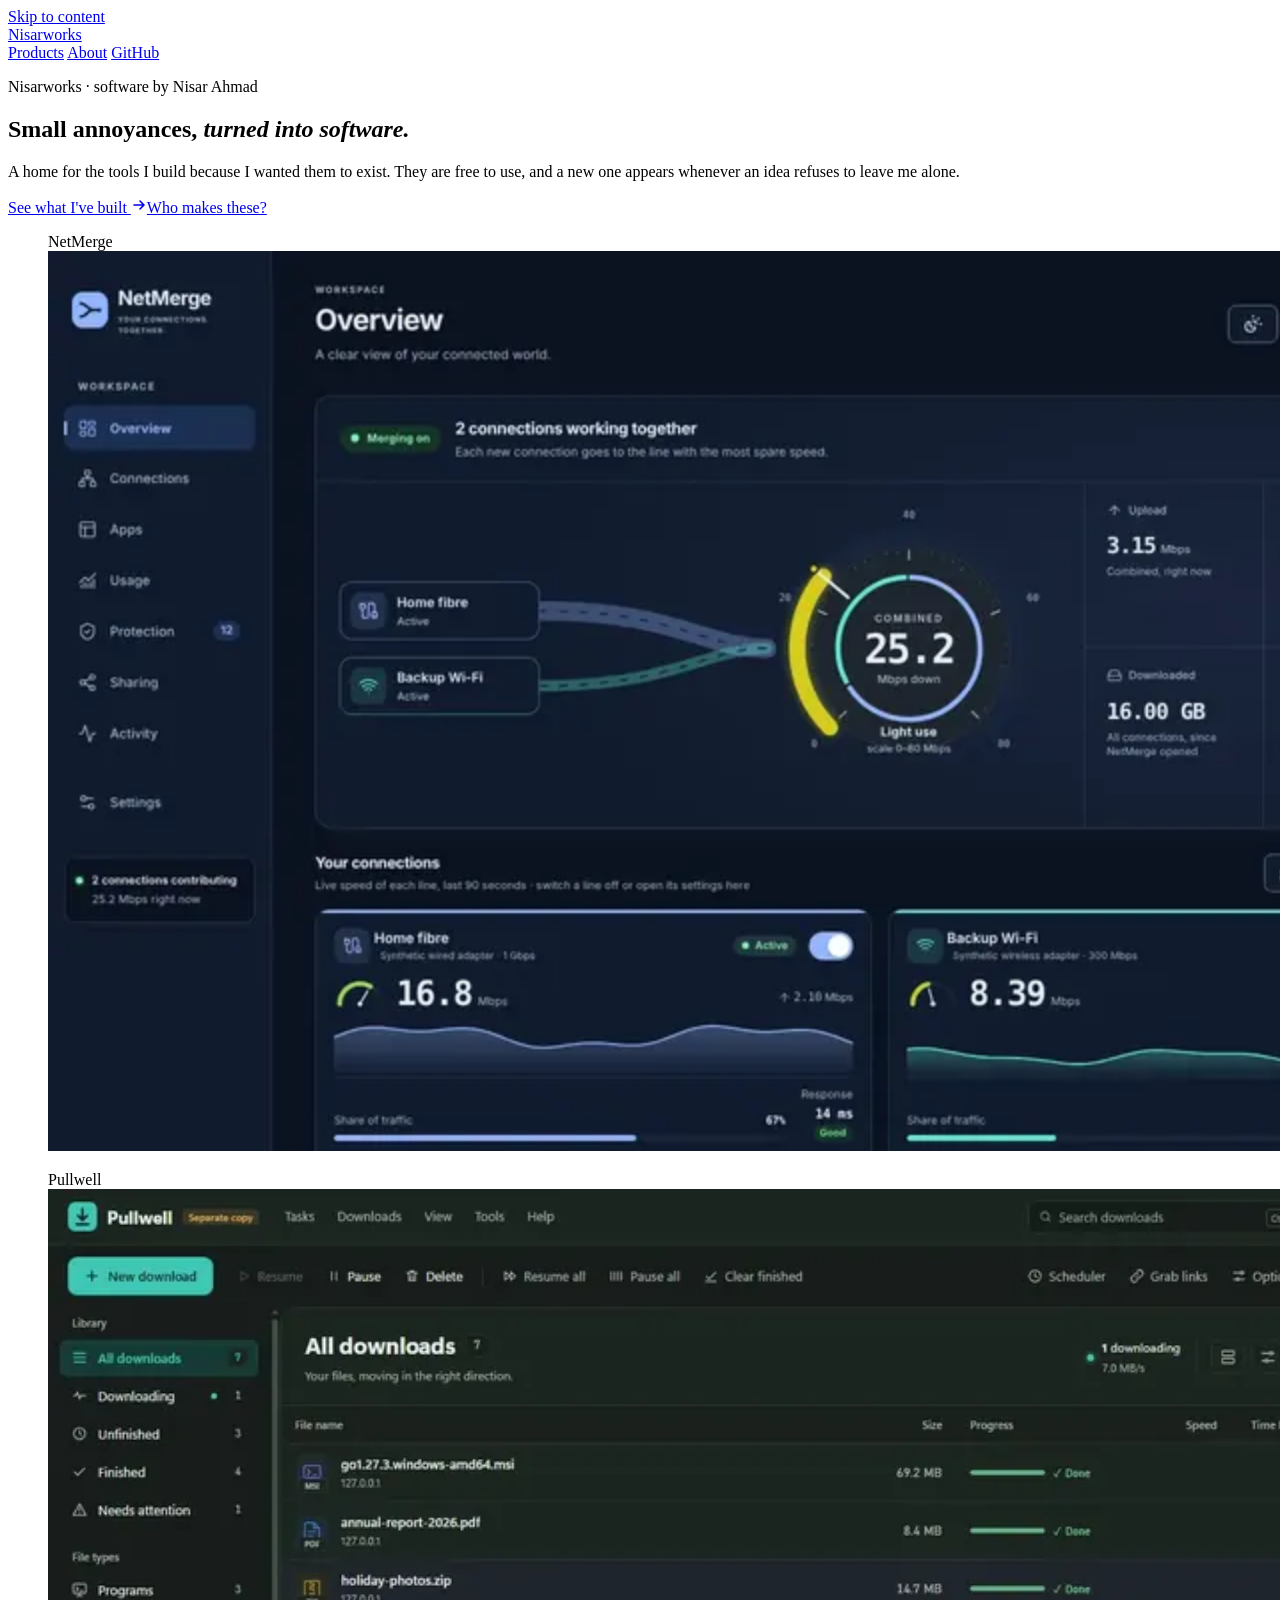
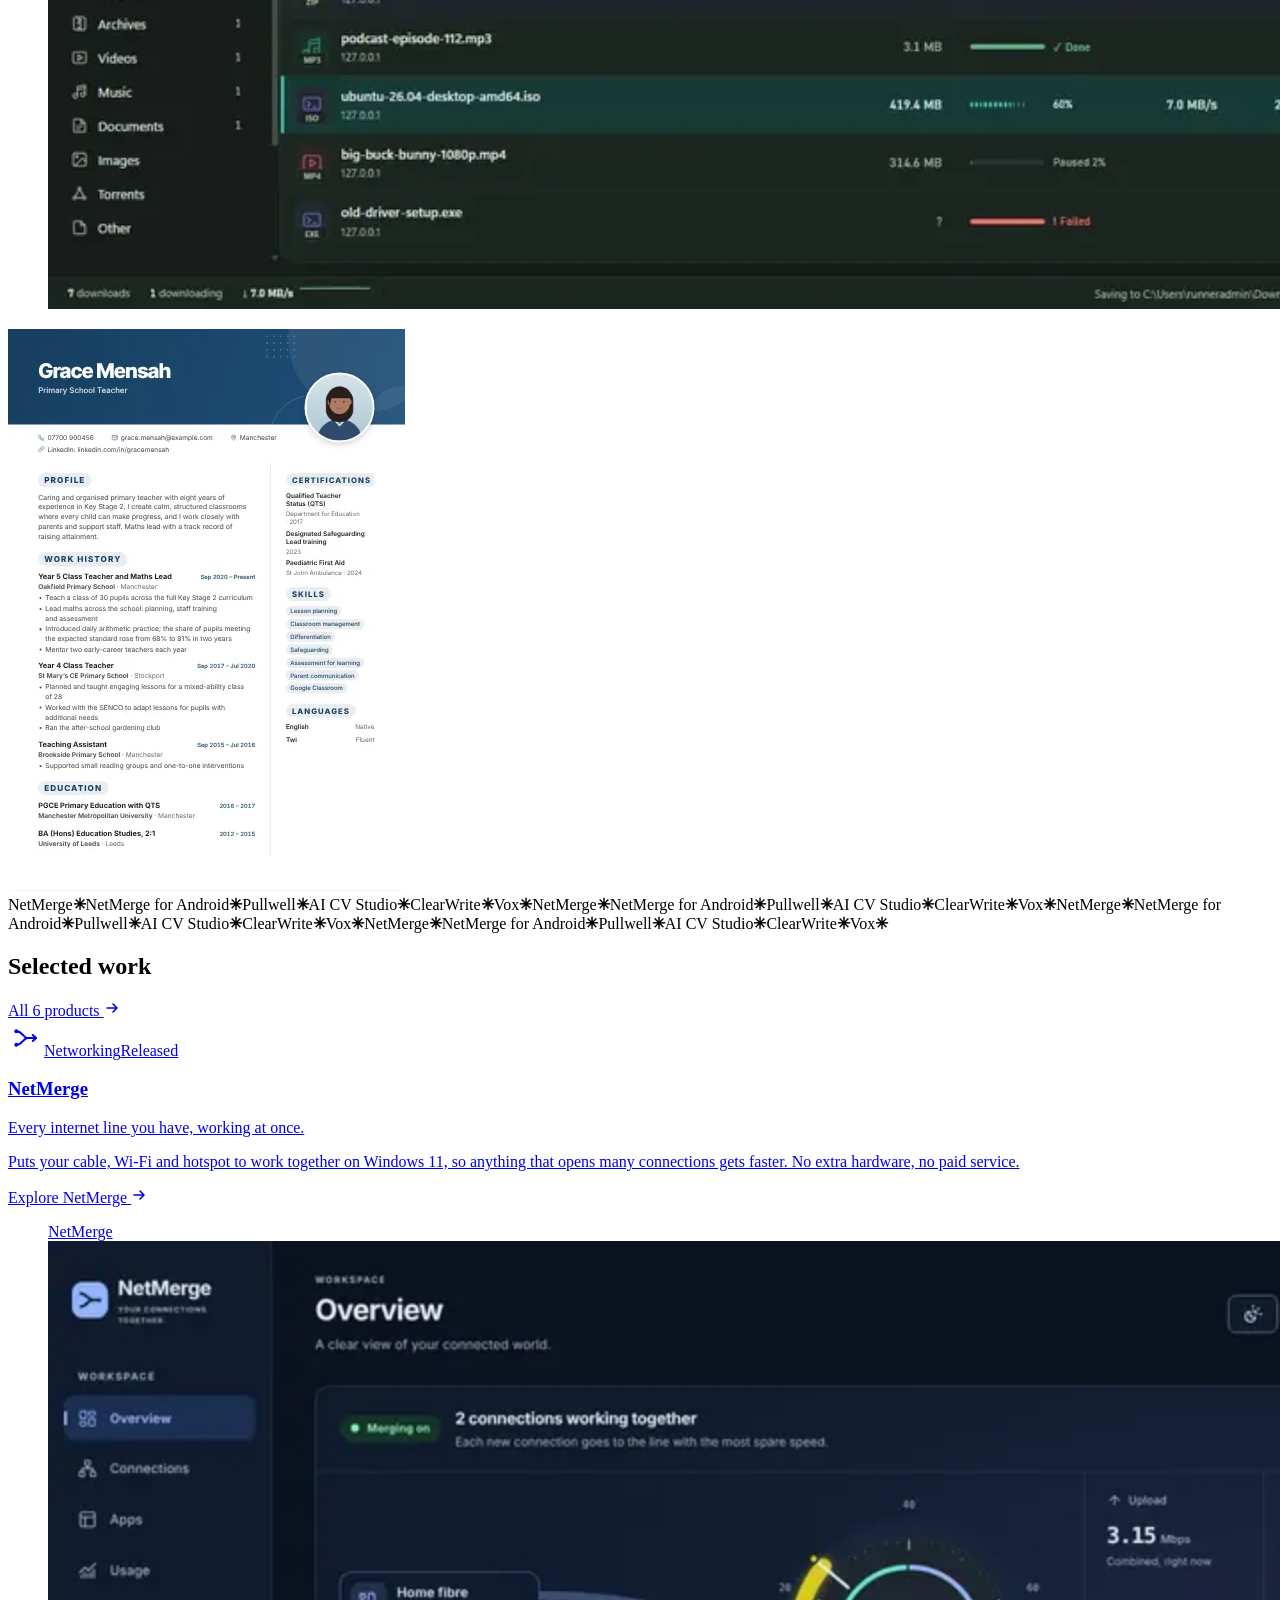
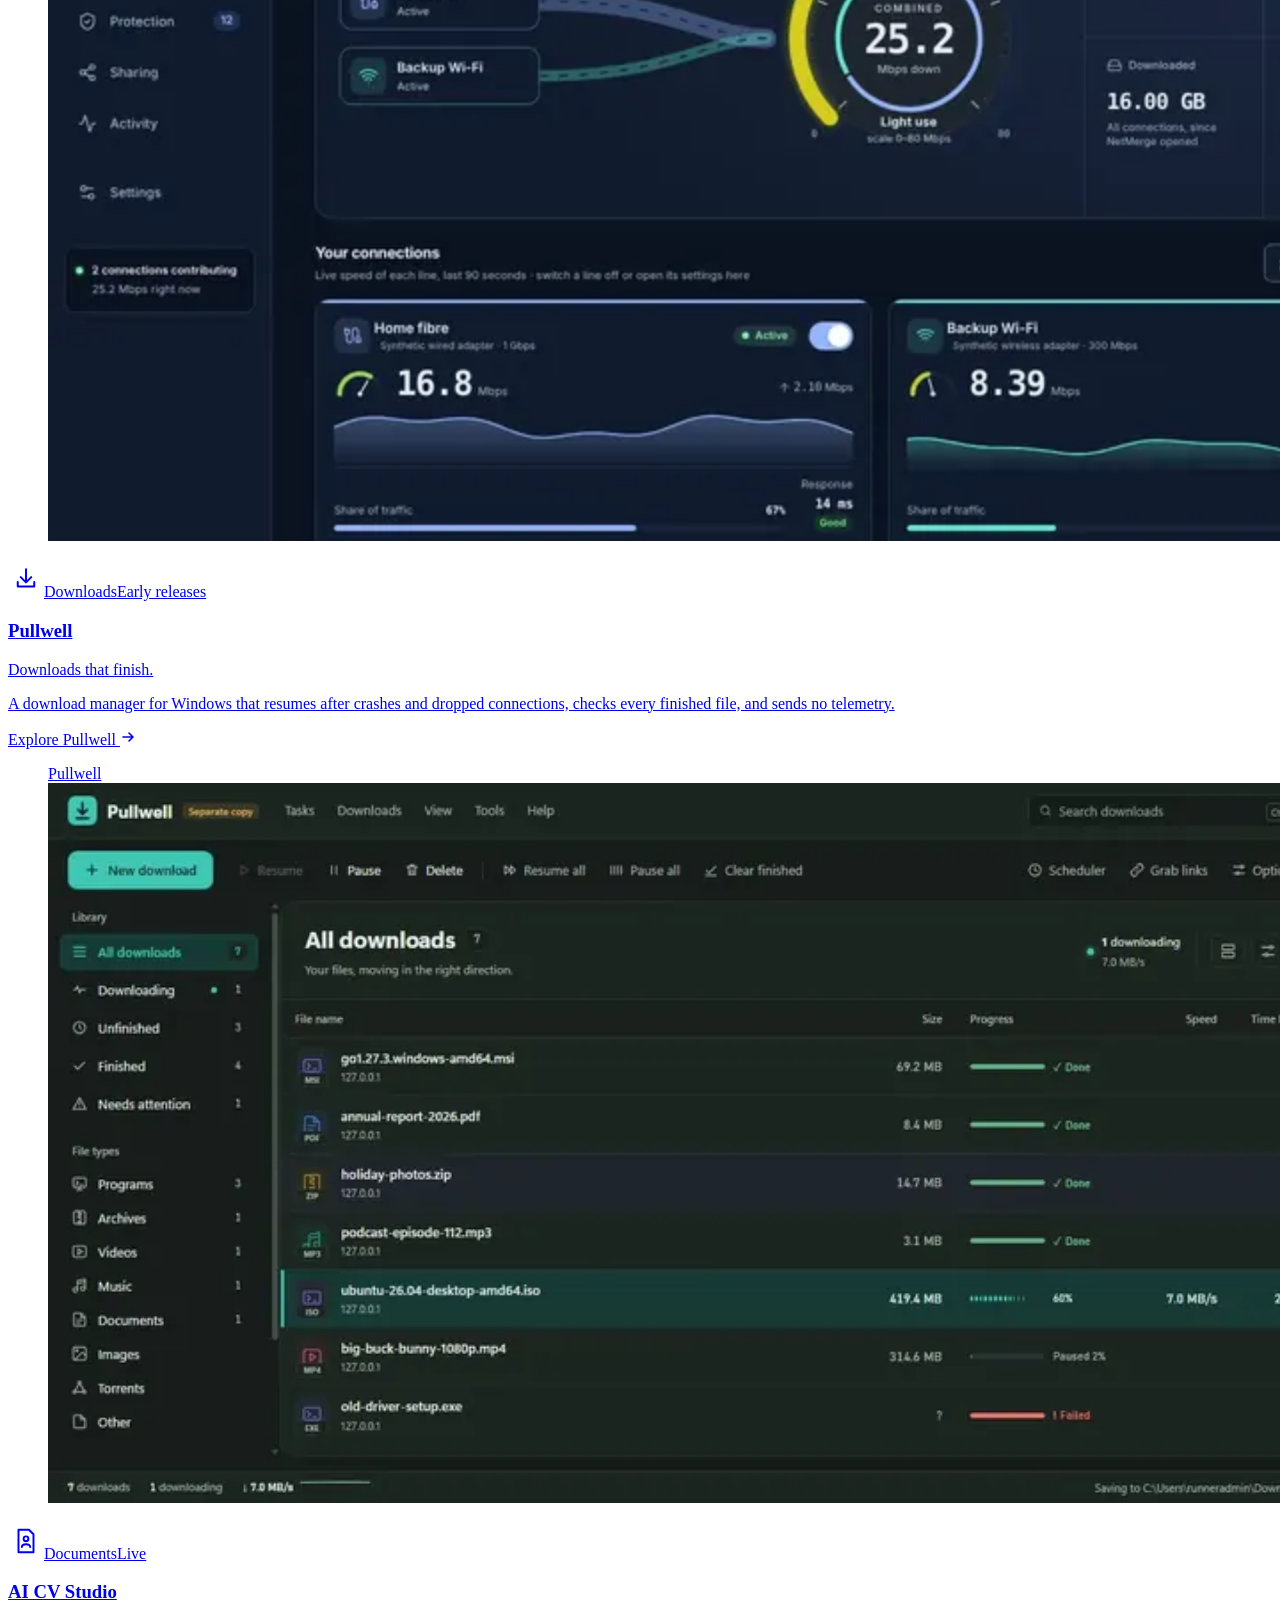
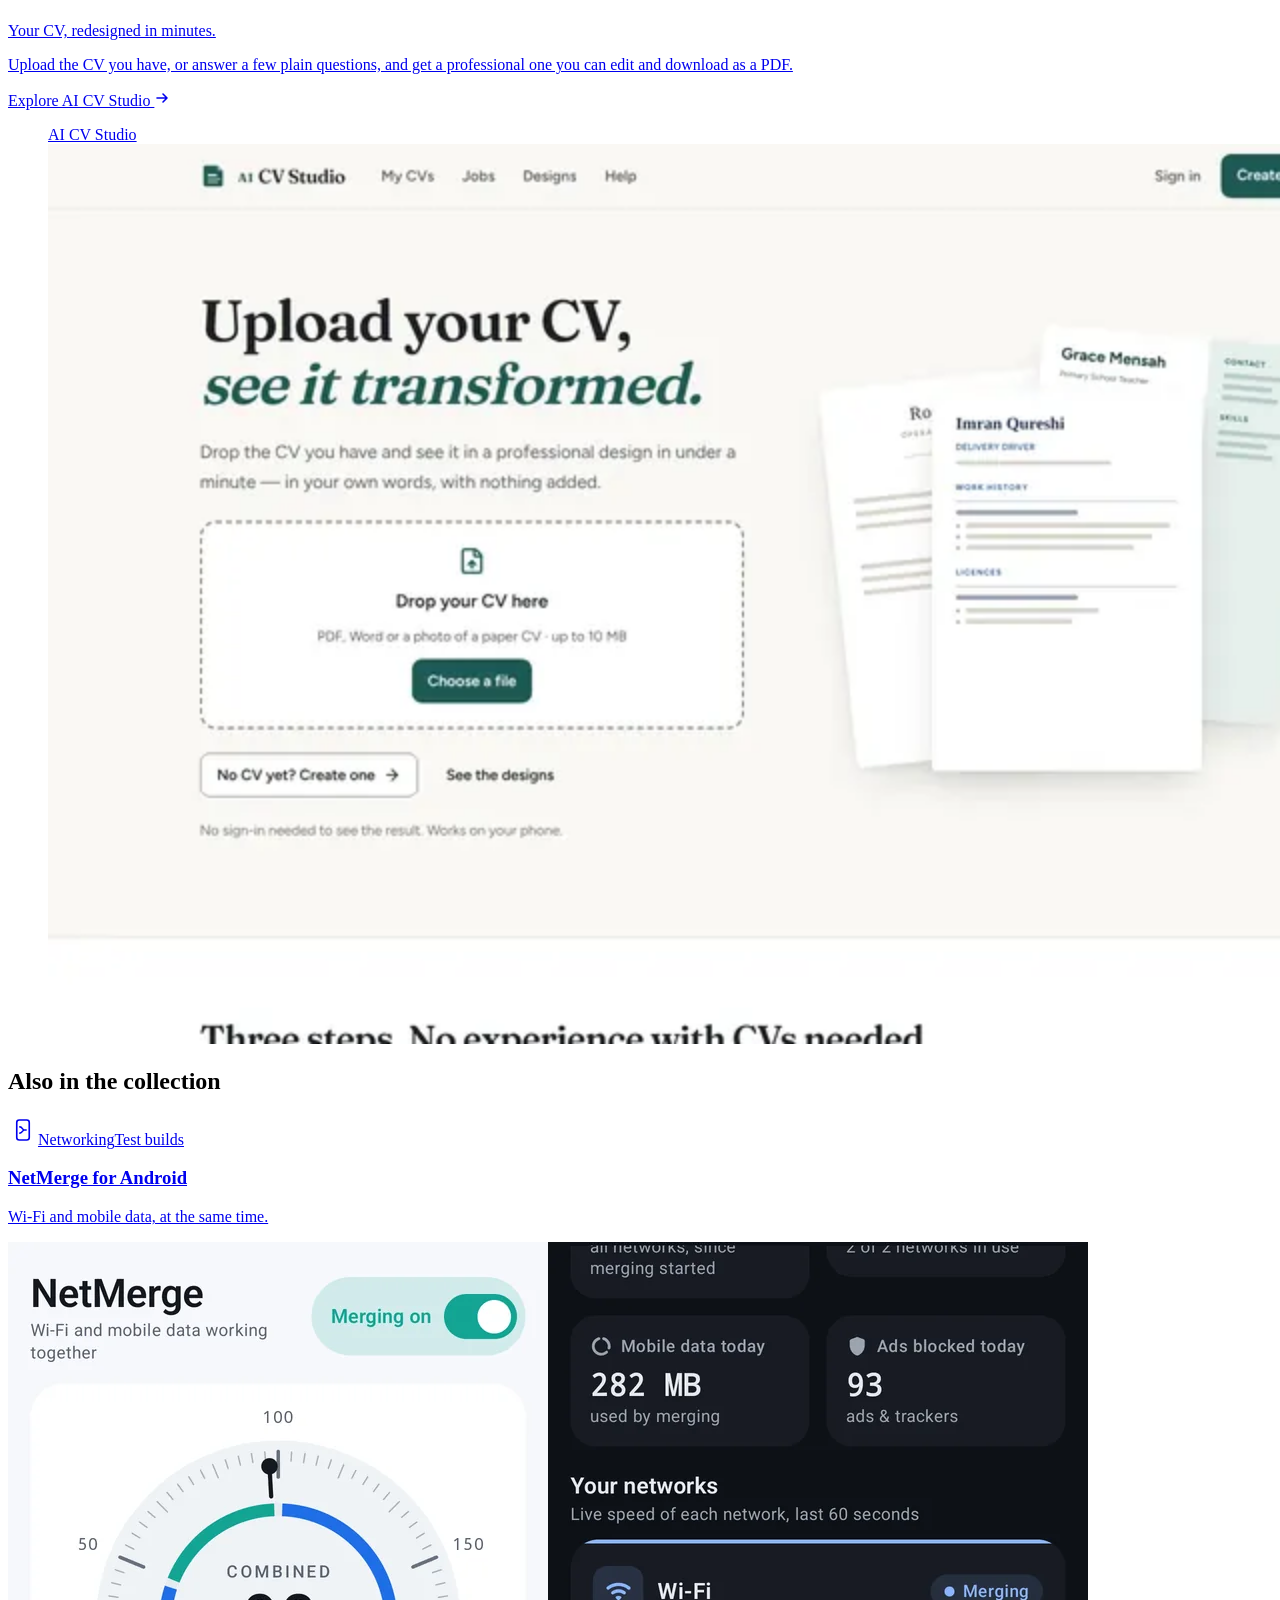
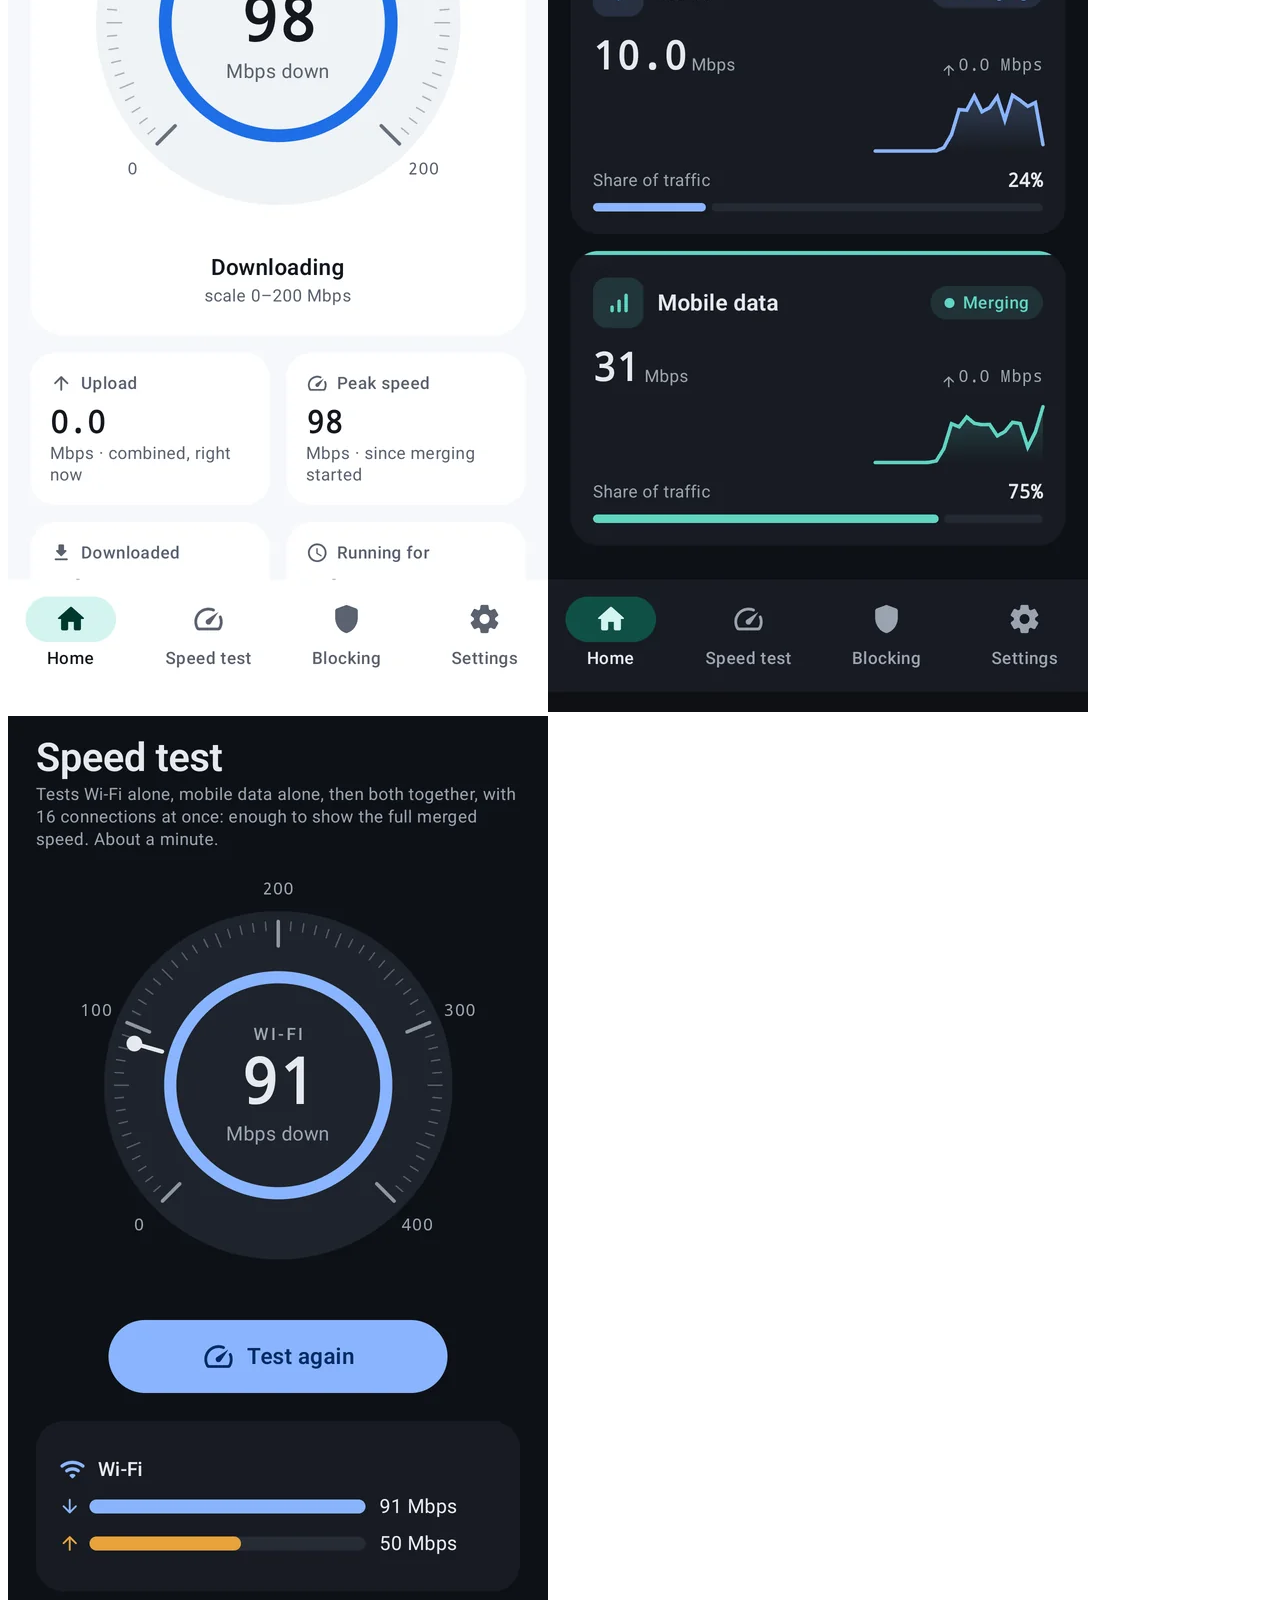
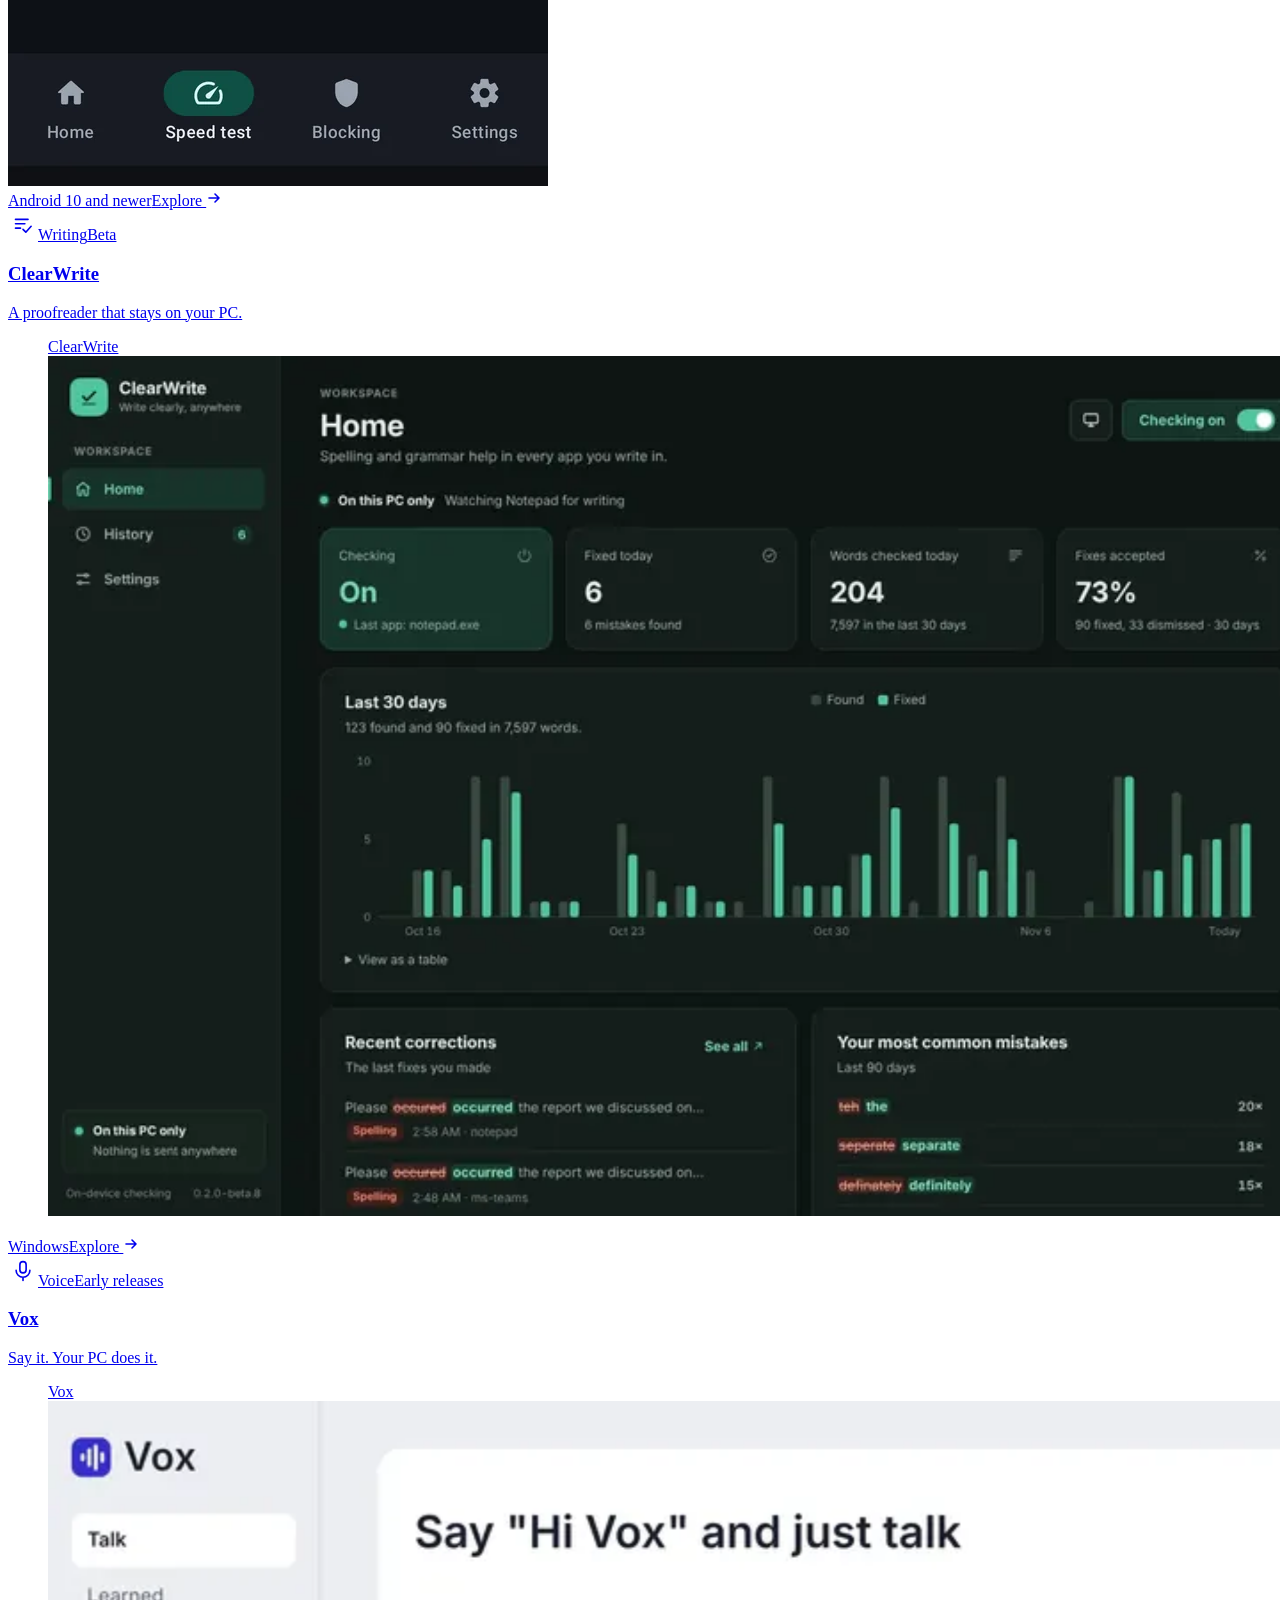
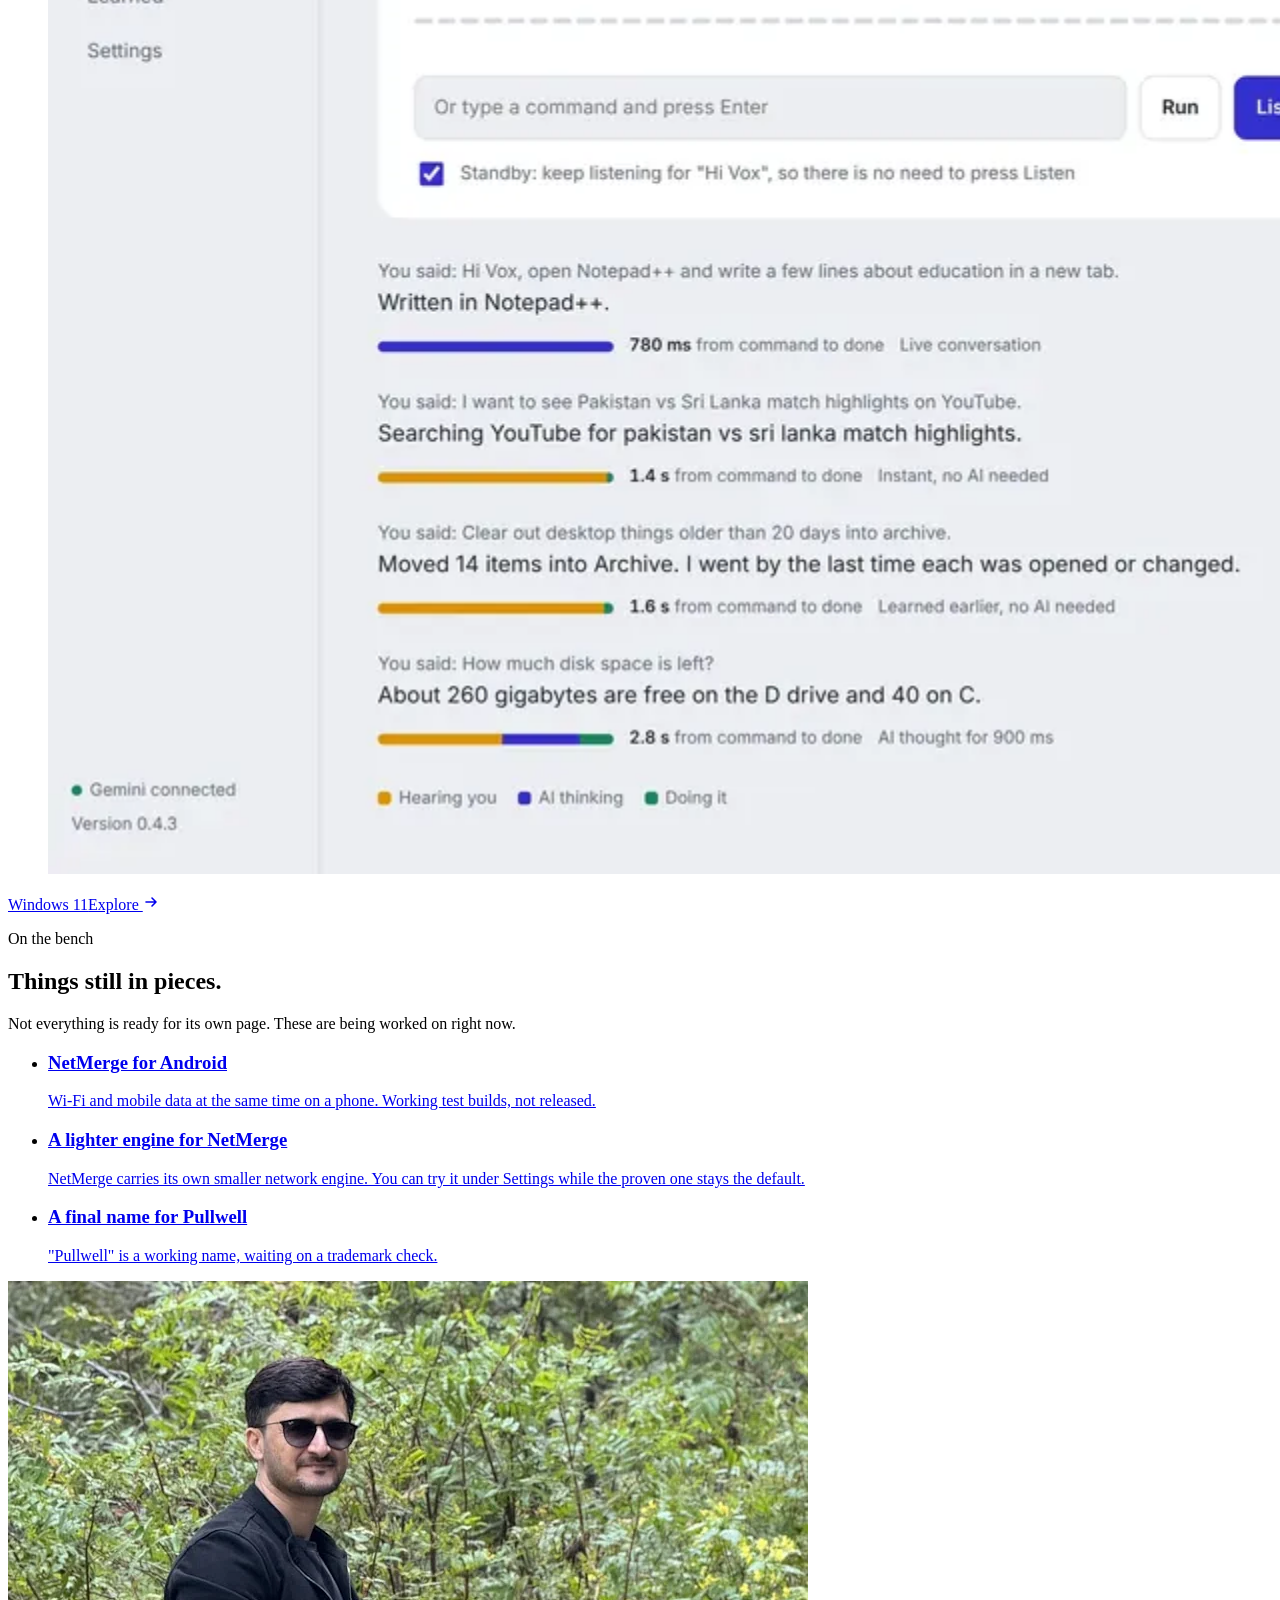
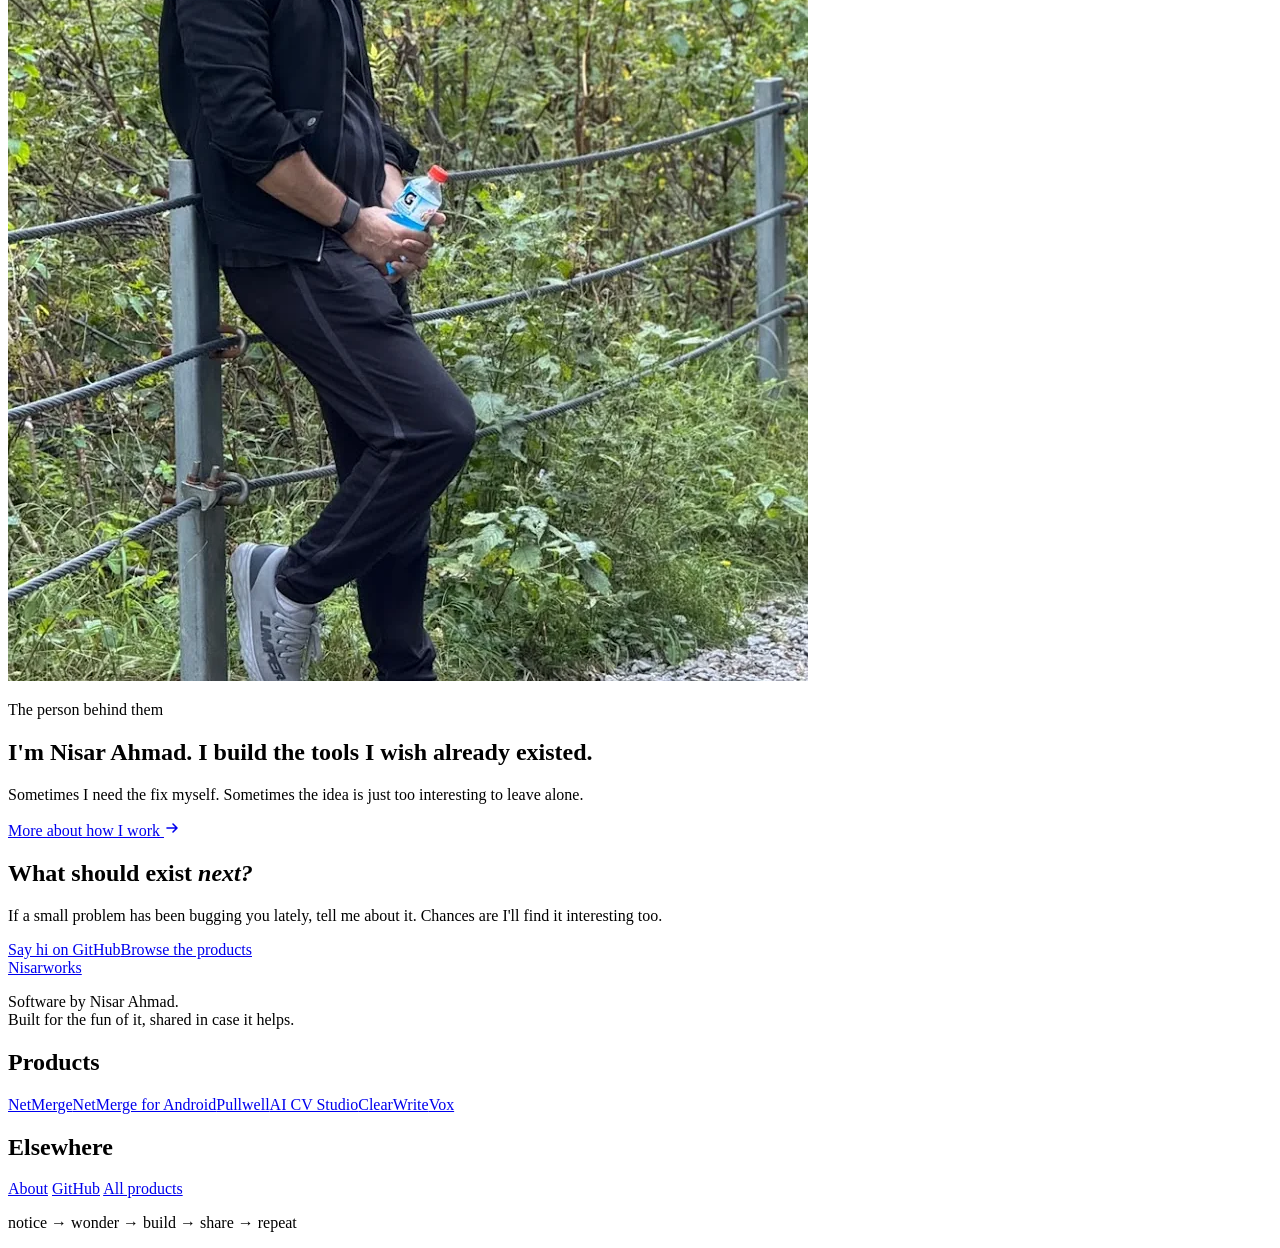
==== public/index.html @ a2be862e "Audit refinements: accessibility, media, accuracy and per-product storytelling - Contrast, touch tar" ====
<!DOCTYPE html>
<html lang="en">
<head>
<meta charset="utf-8">
<meta name="viewport" content="width=device-width, initial-scale=1">
<title>Nisarworks · Software by Nisar Ahmad</title>
<meta name="description" content="Nisarworks is the home of the software Nisar Ahmad builds: NetMerge, Pullwell, ClearWrite, Vox and AI CV Studio.">
<link rel="canonical" href="https://nisarworks.com/">
<meta property="og:title" content="Nisarworks · Software by Nisar Ahmad">
<meta property="og:description" content="Nisarworks is the home of the software Nisar Ahmad builds: NetMerge, Pullwell, ClearWrite, Vox and AI CV Studio.">
<meta property="og:type" content="website">
<meta property="og:url" content="https://nisarworks.com/">
<meta property="og:image" content="https://nisarworks.com/media/og/home.jpg">
<meta property="og:image:width" content="1200">
<meta property="og:image:height" content="630">
<meta name="twitter:card" content="summary_large_image">
<meta property="og:site_name" content="Nisarworks">
<meta name="theme-color" content="#0d0c0a">
<link rel="icon" href="/favicon.svg" type="image/svg+xml">
<link rel="preload" href="/fonts/instrument-serif-latin-400-normal.woff2" as="font" type="font/woff2" crossorigin>
<link rel="preload" href="/fonts/geist-latin-wght-normal.woff2" as="font" type="font/woff2" crossorigin>
<link rel="stylesheet" href="/assets/styles.ff5c0680.css">
<script type="application/ld+json">{"@context":"https://schema.org","@type":"WebSite","name":"Nisarworks","url":"https://nisarworks.com","description":"Nisarworks is the home of the software Nisar Ahmad builds: NetMerge, Pullwell, ClearWrite, Vox and AI CV Studio.","author":{"@type":"Person","name":"Nisar Ahmad","url":"https://nisarworks.com/about/"}}</script>
<script>document.documentElement.classList.add('js')</script>
</head>
<body>
<a class="skip" href="#main">Skip to content</a>
<div class="glow" aria-hidden="true"></div>

<header class="top">
  <a class="brand" href="/" aria-label="Nisarworks home"><span class="dot"></span>Nisarworks</a>
  <nav aria-label="Main">
    <a href="/products/">Products</a>
    <a href="/about/">About</a>
    <a href="https://github.com/nisar87">GitHub</a>
  </nav>
</header>
<main id="main">

<section class="hero">
  <div class="hero-text">
    <p class="eyebrow"><span class="dot"></span>Nisarworks · software by Nisar Ahmad</p>
    <h1>Small annoyances, <em>turned into software.</em></h1>
    <p class="hero-sub">A home for the tools I build because I wanted them to exist. They are free to use, and a new one appears whenever an idea refuses to leave me alone.</p>
    <div class="actions"><a class="btn btn-p" href="/products/">See what I've built <svg class="arr" viewBox="0 0 16 16" width="16" height="16" fill="none" stroke="currentColor" stroke-width="1.6" stroke-linecap="round" stroke-linejoin="round" aria-hidden="true"><path d="M3 8h10M9 4l4 4-4 4"/></svg></a><a class="btn" href="/about/">Who makes these?</a></div>
  </div>
  <div class="hero-stage" aria-hidden="true">
    <div class="stage-a">
<figure class="frame ">
  <div class="frame-bar" aria-hidden="true"><i></i><i></i><i></i><span>NetMerge</span></div>
  <img src="/media/netmerge/overview-cover.webp" srcset="/media/netmerge/overview-cover-720.webp 720w, /media/netmerge/overview-cover.webp 1440w" sizes="(max-width: 980px) 92vw, 640px" width="1440" height="900" alt="NetMerge overview in dark mode: two lines merged, a combined speed gauge and live traffic." fetchpriority="high">
</figure></div>
    <div class="stage-b">
<figure class="frame ">
  <div class="frame-bar" aria-hidden="true"><i></i><i></i><i></i><span>Pullwell</span></div>
  <img src="/media/pullwell/main-dark.webp" srcset="/media/pullwell/main-dark-720.webp 720w, /media/pullwell/main-dark.webp 1440w" sizes="(max-width: 980px) 92vw, 640px" width="1280" height="720" alt="Pullwell main window in dark mode with a list of downloads, one in progress." loading="lazy">
</figure></div>
    <img class="stage-c" src="/media/ai-cv-studio/vivid.webp" width="397" height="562" alt="" loading="lazy">
  </div>
</section>

<div class="ticker" aria-hidden="true"><div><span>NetMerge</span><b>✳</b><span>NetMerge for Android</span><b>✳</b><span>Pullwell</span><b>✳</b><span>AI CV Studio</span><b>✳</b><span>ClearWrite</span><b>✳</b><span>Vox</span><b>✳</b><span>NetMerge</span><b>✳</b><span>NetMerge for Android</span><b>✳</b><span>Pullwell</span><b>✳</b><span>AI CV Studio</span><b>✳</b><span>ClearWrite</span><b>✳</b><span>Vox</span><b>✳</b><span>NetMerge</span><b>✳</b><span>NetMerge for Android</span><b>✳</b><span>Pullwell</span><b>✳</b><span>AI CV Studio</span><b>✳</b><span>ClearWrite</span><b>✳</b><span>Vox</span><b>✳</b><span>NetMerge</span><b>✳</b><span>NetMerge for Android</span><b>✳</b><span>Pullwell</span><b>✳</b><span>AI CV Studio</span><b>✳</b><span>ClearWrite</span><b>✳</b><span>Vox</span><b>✳</b></div></div>

<section class="s features-home">
  <div class="s-head"><h2 class="h2">Selected work</h2><a class="link" href="/products/">All 6 products <svg class="arr" viewBox="0 0 16 16" width="16" height="16" fill="none" stroke="currentColor" stroke-width="1.6" stroke-linecap="round" stroke-linejoin="round" aria-hidden="true"><path d="M3 8h10M9 4l4 4-4 4"/></svg></a></div>
  
  <a class="showcase reveal" href="/products/netmerge/" style="--p:#7396ff;--p2:#f2c14e">
    <div class="showcase-text">
      <div class="p-id"><span class="mark" style="--p:#7396ff" aria-hidden="true"><svg viewBox="0 0 48 48" width="36" height="36" fill="none" stroke="currentColor" stroke-width="2.6" stroke-linecap="round" stroke-linejoin="round"><path d="M11 15C20 15 20 24 26 24M11 33C20 33 20 24 26 24H37"/><path d="M33 20l4.5 4-4.5 4"/><circle cx="11" cy="15" r="2.6" fill="currentColor" stroke="none"/><circle cx="11" cy="33" r="2.6" fill="currentColor" stroke="none"/></svg></span><span>Networking</span><span class="status status-released"><i></i>Released</span></div>
      <h3>NetMerge</h3>
      <p class="p-tag">Every internet line you have, working at once.</p>
      <p class="p-sum">Puts your cable, Wi-Fi and hotspot to work together on Windows 11, so anything that opens many connections gets faster. No extra hardware, no paid service.</p>
      <span class="go">Explore NetMerge <svg class="arr" viewBox="0 0 16 16" width="16" height="16" fill="none" stroke="currentColor" stroke-width="1.6" stroke-linecap="round" stroke-linejoin="round" aria-hidden="true"><path d="M3 8h10M9 4l4 4-4 4"/></svg></span>
    </div>
    <div class="showcase-art">
<figure class="frame ">
  <div class="frame-bar" aria-hidden="true"><i></i><i></i><i></i><span>NetMerge</span></div>
  <img src="/media/netmerge/overview-cover.webp" srcset="/media/netmerge/overview-cover-720.webp 720w, /media/netmerge/overview-cover.webp 1440w" sizes="(max-width: 980px) 92vw, 640px" width="1440" height="900" alt="NetMerge overview in dark mode: two lines merged, a combined speed gauge and live traffic." loading="lazy">
</figure></div>
  </a>
  <a class="showcase reveal flip" href="/products/pullwell/" style="--p:#35d2bd;--p2:#d9f27a">
    <div class="showcase-text">
      <div class="p-id"><span class="mark" style="--p:#35d2bd" aria-hidden="true"><svg viewBox="0 0 48 48" width="36" height="36" fill="none" stroke="currentColor" stroke-width="2.6" stroke-linecap="round" stroke-linejoin="round"><path d="M24 11v17M17 21.5l7 7 7-7"/><path d="M13 28v6h22v-6"/></svg></span><span>Downloads</span><span class="status status-early"><i></i>Early releases</span></div>
      <h3>Pullwell</h3>
      <p class="p-tag">Downloads that finish.</p>
      <p class="p-sum">A download manager for Windows that resumes after crashes and dropped connections, checks every finished file, and sends no telemetry.</p>
      <span class="go">Explore Pullwell <svg class="arr" viewBox="0 0 16 16" width="16" height="16" fill="none" stroke="currentColor" stroke-width="1.6" stroke-linecap="round" stroke-linejoin="round" aria-hidden="true"><path d="M3 8h10M9 4l4 4-4 4"/></svg></span>
    </div>
    <div class="showcase-art">
<figure class="frame ">
  <div class="frame-bar" aria-hidden="true"><i></i><i></i><i></i><span>Pullwell</span></div>
  <img src="/media/pullwell/main-dark.webp" srcset="/media/pullwell/main-dark-720.webp 720w, /media/pullwell/main-dark.webp 1440w" sizes="(max-width: 980px) 92vw, 640px" width="1280" height="720" alt="Pullwell main window in dark mode with a list of downloads, one in progress." loading="lazy">
</figure></div>
  </a>
  <a class="showcase reveal" href="/products/ai-cv-studio/" style="--p:#ecdcb8;--p2:#58b596">
    <div class="showcase-text">
      <div class="p-id"><span class="mark" style="--p:#ecdcb8" aria-hidden="true"><svg viewBox="0 0 48 48" width="36" height="36" fill="none" stroke="currentColor" stroke-width="2.6" stroke-linecap="round" stroke-linejoin="round"><path d="M14 9h14l6 6v24H14z"/><circle cx="24" cy="21" r="3.2"/><path d="M18.5 32c0-5 11-5 11 0"/></svg></span><span>Documents</span><span class="status status-live"><i></i>Live</span></div>
      <h3>AI CV Studio</h3>
      <p class="p-tag">Your CV, redesigned in minutes.</p>
      <p class="p-sum">Upload the CV you have, or answer a few plain questions, and get a professional one you can edit and download as a PDF.</p>
      <span class="go">Explore AI CV Studio <svg class="arr" viewBox="0 0 16 16" width="16" height="16" fill="none" stroke="currentColor" stroke-width="1.6" stroke-linecap="round" stroke-linejoin="round" aria-hidden="true"><path d="M3 8h10M9 4l4 4-4 4"/></svg></span>
    </div>
    <div class="showcase-art">
<figure class="frame ">
  <div class="frame-bar" aria-hidden="true"><i></i><i></i><i></i><span>AI CV Studio</span></div>
  <img src="/media/ai-cv-studio/home.webp" srcset="/media/ai-cv-studio/home-720.webp 720w, /media/ai-cv-studio/home.webp 1440w" sizes="(max-width: 980px) 92vw, 640px" width="1440" height="900" alt="AI CV Studio home page with an upload box and the line: Upload your CV, see it transformed." loading="lazy">
</figure></div>
  </a>
</section>

<section class="s">
  <div class="s-head"><h2 class="h2">Also in the collection</h2></div>
  <div class="grid grid-3">
<a class="card " href="/products/netmerge-android/" style="--p:#8ab4ff;--p2:#5fd4c4" data-platforms="android">
  <div class="card-top"><span class="mark" style="--p:#8ab4ff" aria-hidden="true"><svg viewBox="0 0 48 48" width="30" height="30" fill="none" stroke="currentColor" stroke-width="2.6" stroke-linecap="round" stroke-linejoin="round"><rect x="14" y="8" width="20" height="32" rx="4"/><path d="M19 19c4 0 4 5 7 5M19 29c4 0 4-5 7-5h3"/></svg></span><span class="card-cat">Networking</span><span class="status status-lab"><i></i>Test builds</span></div>
  <h3>NetMerge for Android</h3>
  <p>Wi-Fi and mobile data, at the same time.</p>
  <div class="card-cover"><div class="phones" role="img" aria-label="NetMerge for Android on a phone: the combined speed gauge, live speed per network, and the speed test."><img src="/media/netmerge-android/home-merging.webp" width="540" height="1070" alt="" loading="lazy"><img src="/media/netmerge-android/home-networks-dark.webp" width="540" height="1070" alt="" loading="lazy"><img src="/media/netmerge-android/speed-test.webp" width="540" height="1070" alt="" loading="lazy"></div></div>
  <span class="card-foot"><span>Android 10 and newer</span><span class="go">Explore <svg class="arr" viewBox="0 0 16 16" width="16" height="16" fill="none" stroke="currentColor" stroke-width="1.6" stroke-linecap="round" stroke-linejoin="round" aria-hidden="true"><path d="M3 8h10M9 4l4 4-4 4"/></svg></span></span>
</a>
<a class="card " href="/products/clearwrite/" style="--p:#5fd79f;--p2:#ff9d9d" data-platforms="windows">
  <div class="card-top"><span class="mark" style="--p:#5fd79f" aria-hidden="true"><svg viewBox="0 0 48 48" width="30" height="30" fill="none" stroke="currentColor" stroke-width="2.6" stroke-linecap="round" stroke-linejoin="round"><path d="M12 15h20M12 22h15M12 29h8"/><path d="M24 31l4.5 4.5L37 26"/></svg></span><span class="card-cat">Writing</span><span class="status status-beta"><i></i>Beta</span></div>
  <h3>ClearWrite</h3>
  <p>A proofreader that stays on your PC.</p>
  <div class="card-cover">
<figure class="frame ">
  <div class="frame-bar" aria-hidden="true"><i></i><i></i><i></i><span>ClearWrite</span></div>
  <img src="/media/clearwrite/home-dark.webp" srcset="/media/clearwrite/home-dark-720.webp 720w, /media/clearwrite/home-dark.webp 1440w" sizes="(max-width: 980px) 92vw, 640px" width="1280" height="860" alt="ClearWrite home in dark mode with mistakes fixed today and a 30-day chart." loading="lazy">
</figure></div>
  <span class="card-foot"><span>Windows</span><span class="go">Explore <svg class="arr" viewBox="0 0 16 16" width="16" height="16" fill="none" stroke="currentColor" stroke-width="1.6" stroke-linecap="round" stroke-linejoin="round" aria-hidden="true"><path d="M3 8h10M9 4l4 4-4 4"/></svg></span></span>
</a>
<a class="card " href="/products/vox/" style="--p:#a08fff;--p2:#f5a742" data-platforms="windows">
  <div class="card-top"><span class="mark" style="--p:#a08fff" aria-hidden="true"><svg viewBox="0 0 48 48" width="30" height="30" fill="none" stroke="currentColor" stroke-width="2.6" stroke-linecap="round" stroke-linejoin="round"><rect x="19" y="9" width="10" height="18" rx="5"/><path d="M13 23a11 11 0 0 0 22 0M24 34v5"/></svg></span><span class="card-cat">Voice</span><span class="status status-early"><i></i>Early releases</span></div>
  <h3>Vox</h3>
  <p>Say it. Your PC does it.</p>
  <div class="card-cover">
<figure class="frame ">
  <div class="frame-bar" aria-hidden="true"><i></i><i></i><i></i><span>Vox</span></div>
  <img src="/media/vox/talk.webp" srcset="/media/vox/talk-720.webp 720w, /media/vox/talk.webp 1440w" sizes="(max-width: 980px) 92vw, 640px" width="1440" height="1073" alt="The Vox Talk screen listing spoken commands, what Vox did and how long each took." loading="lazy">
</figure></div>
  <span class="card-foot"><span>Windows 11</span><span class="go">Explore <svg class="arr" viewBox="0 0 16 16" width="16" height="16" fill="none" stroke="currentColor" stroke-width="1.6" stroke-linecap="round" stroke-linejoin="round" aria-hidden="true"><path d="M3 8h10M9 4l4 4-4 4"/></svg></span></span>
</a></div>
</section>

<section class="s s-lab reveal">
  <div class="lab-head"><p class="eyebrow">On the bench</p><h2 class="h2">Things still in pieces.</h2><p class="lede">Not everything is ready for its own page. These are being worked on right now.</p></div>
  <ul class="lab"><li><a href="/products/netmerge-android/"><h3>NetMerge for Android</h3><p>Wi-Fi and mobile data at the same time on a phone. Working test builds, not released.</p></a></li><li><a href="/products/netmerge/"><h3>A lighter engine for NetMerge</h3><p>NetMerge carries its own smaller network engine. You can try it under Settings while the proven one stays the default.</p></a></li><li><a href="/products/pullwell/"><h3>A final name for Pullwell</h3><p>&quot;Pullwell&quot; is a working name, waiting on a trademark check.</p></a></li></ul>
</section>

<section class="s s-person reveal">
  <img src="/media/about/nisar-ahmad.webp" width="800" height="1000" alt="Nisar Ahmad leaning on a railing on a forest path." loading="lazy" decoding="async">
  <div>
    <p class="eyebrow">The person behind them</p>
    <h2 class="big">I'm Nisar Ahmad. I build the tools I wish already existed.</h2>
    <p class="lede">Sometimes I need the fix myself. Sometimes the idea is just too interesting to leave alone.</p>
    <a class="link" href="/about/">More about how I work <svg class="arr" viewBox="0 0 16 16" width="16" height="16" fill="none" stroke="currentColor" stroke-width="1.6" stroke-linecap="round" stroke-linejoin="round" aria-hidden="true"><path d="M3 8h10M9 4l4 4-4 4"/></svg></a>
  </div>
</section>

<section class="s s-end reveal">
  <h2>What should exist <em>next?</em></h2>
  <p class="lede">If a small problem has been bugging you lately, tell me about it. Chances are I'll find it interesting too.</p>
  <div class="actions"><a class="btn btn-p" href="https://github.com/nisar87">Say hi on GitHub</a><a class="btn" href="/products/">Browse the products</a></div>
</section>
</main>

<footer class="foot">
  <div class="foot-in">
    <div class="foot-brand">
      <a class="brand" href="/"><span class="dot"></span>Nisarworks</a>
      <p>Software by Nisar Ahmad.<br>Built for the fun of it, shared in case it helps.</p>
    </div>
    <nav aria-label="Products">
      <h2>Products</h2>
      <a href="/products/netmerge/">NetMerge</a><a href="/products/netmerge-android/">NetMerge for Android</a><a href="/products/pullwell/">Pullwell</a><a href="/products/ai-cv-studio/">AI CV Studio</a><a href="/products/clearwrite/">ClearWrite</a><a href="/products/vox/">Vox</a>
    </nav>
    <nav aria-label="Elsewhere">
      <h2>Elsewhere</h2>
      <a href="/about/">About</a>
      <a href="https://github.com/nisar87">GitHub</a>
      <a href="/products/">All products</a>
    </nav>
  </div>
  <p class="foot-loop" aria-hidden="true">notice <b>→</b> wonder <b>→</b> build <b>→</b> share <b>→</b> repeat</p>
</footer>
<script src="/assets/app.aa3befc7.js" defer></script>
</body>
</html>
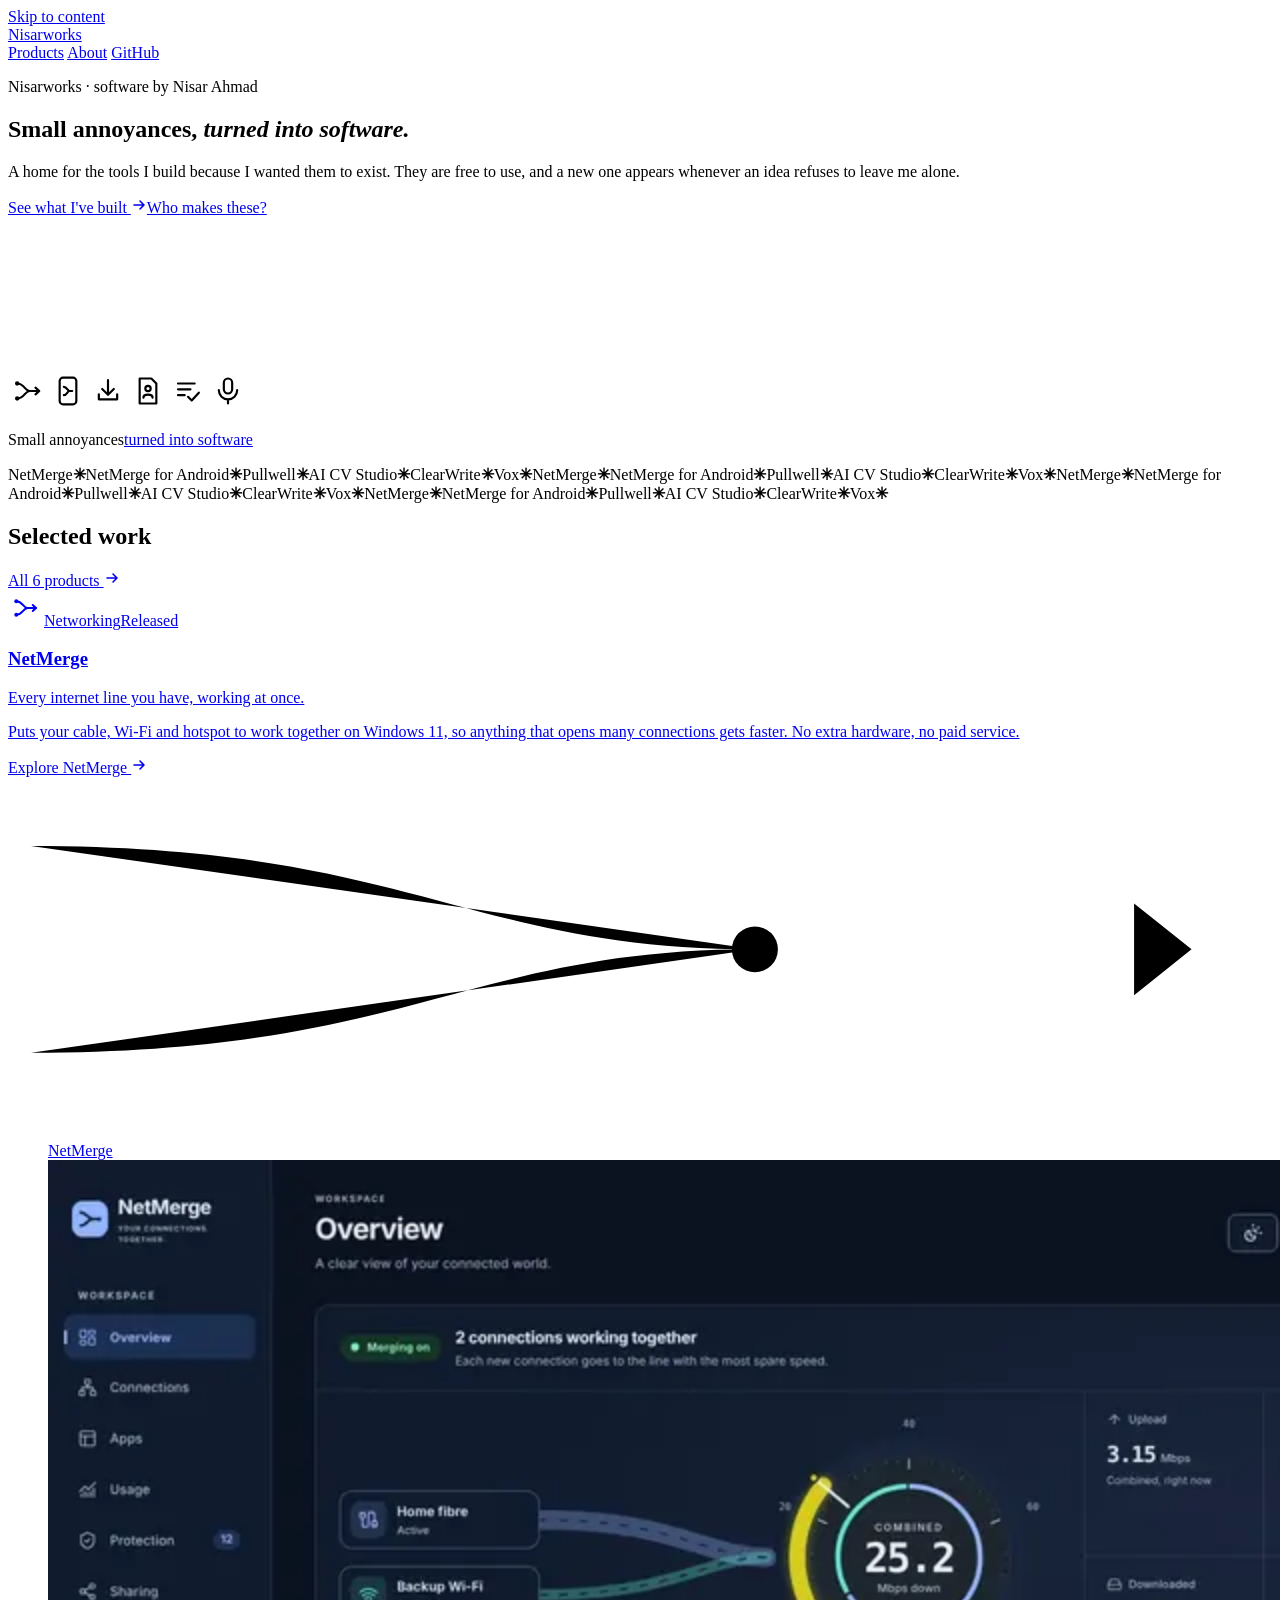
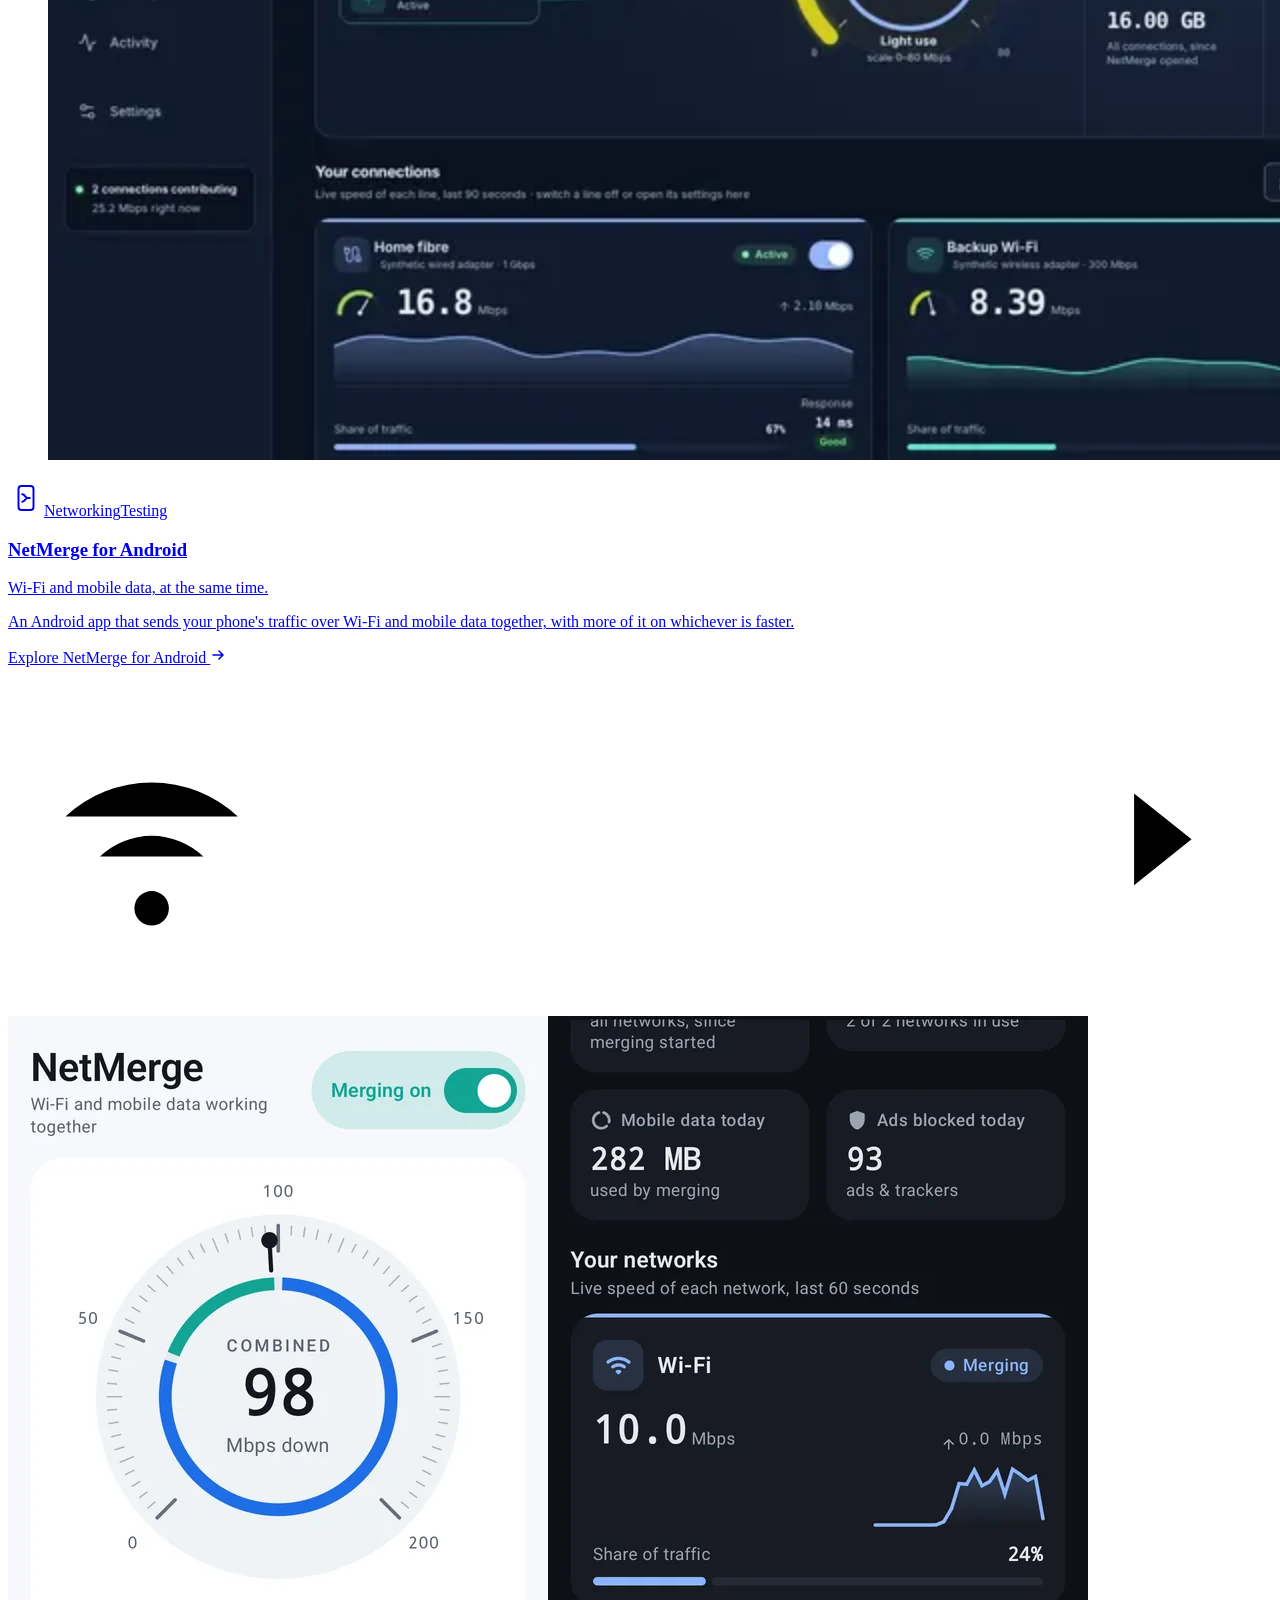
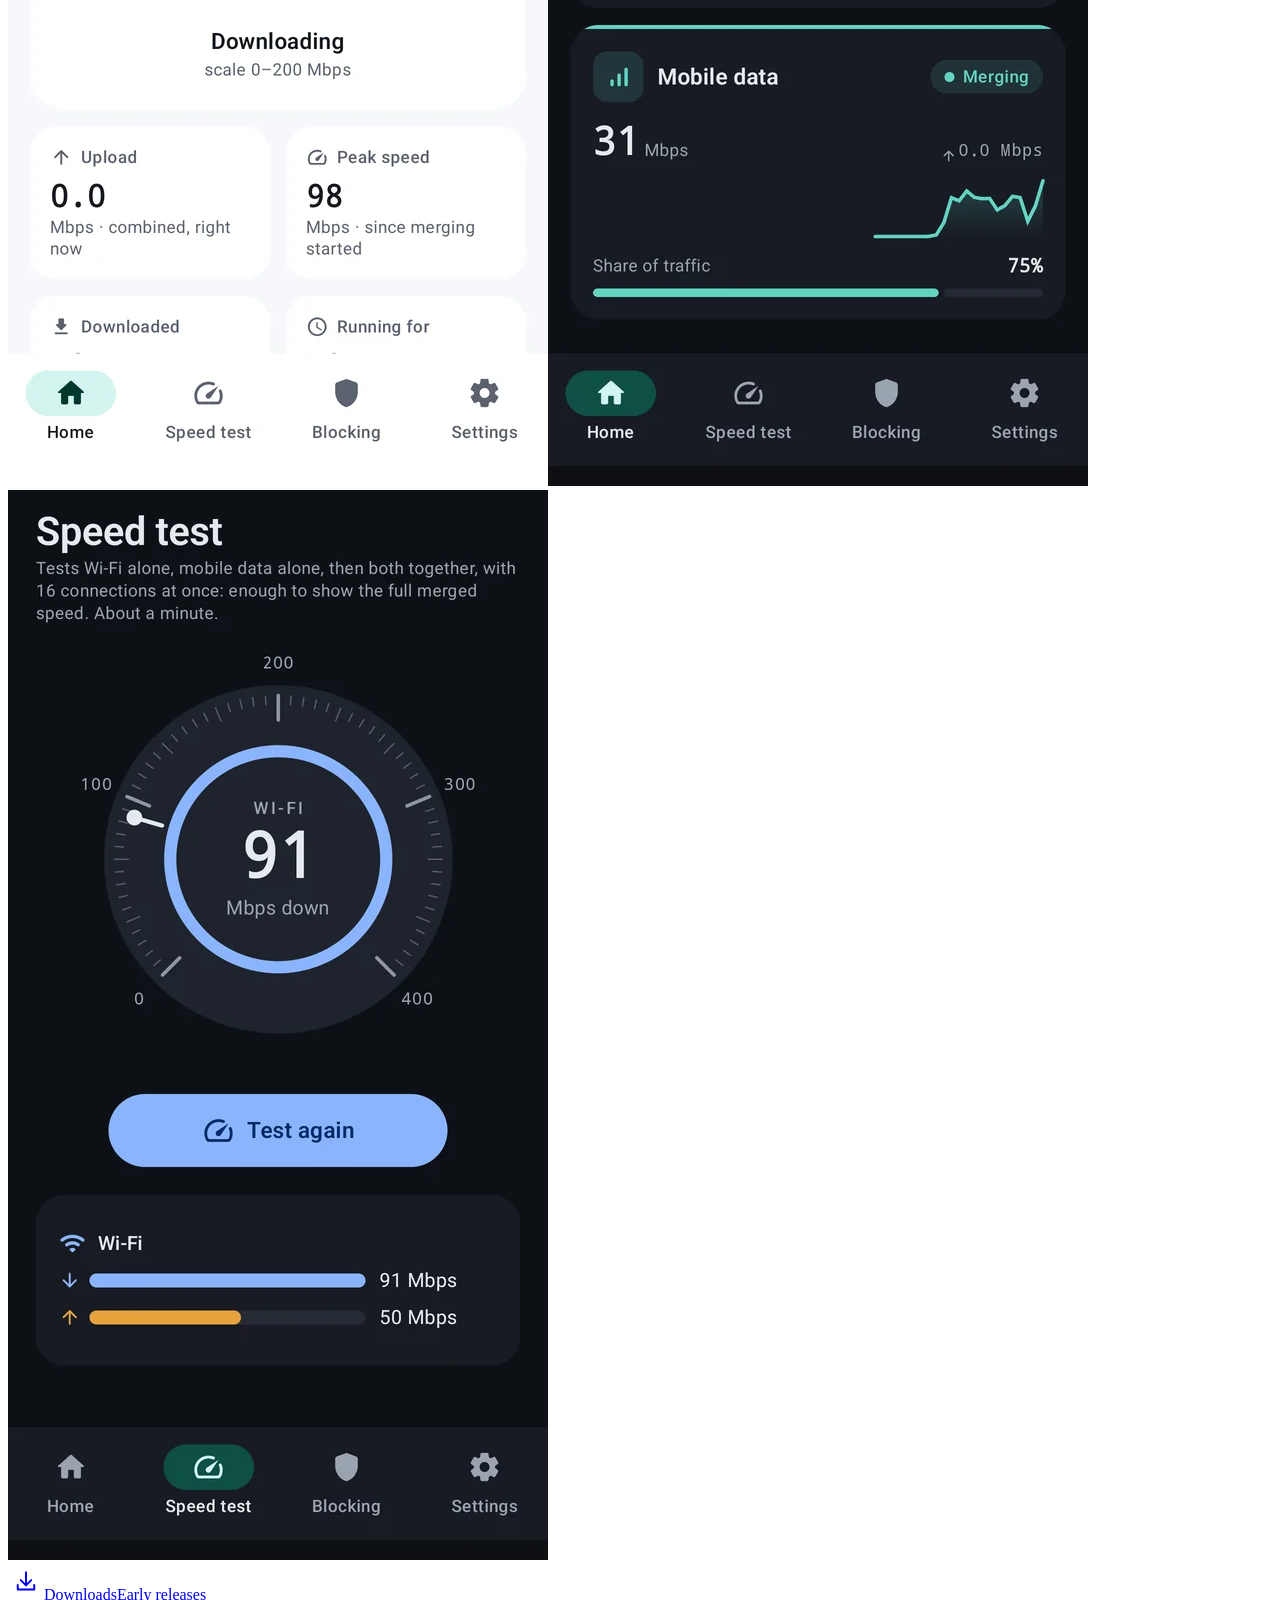
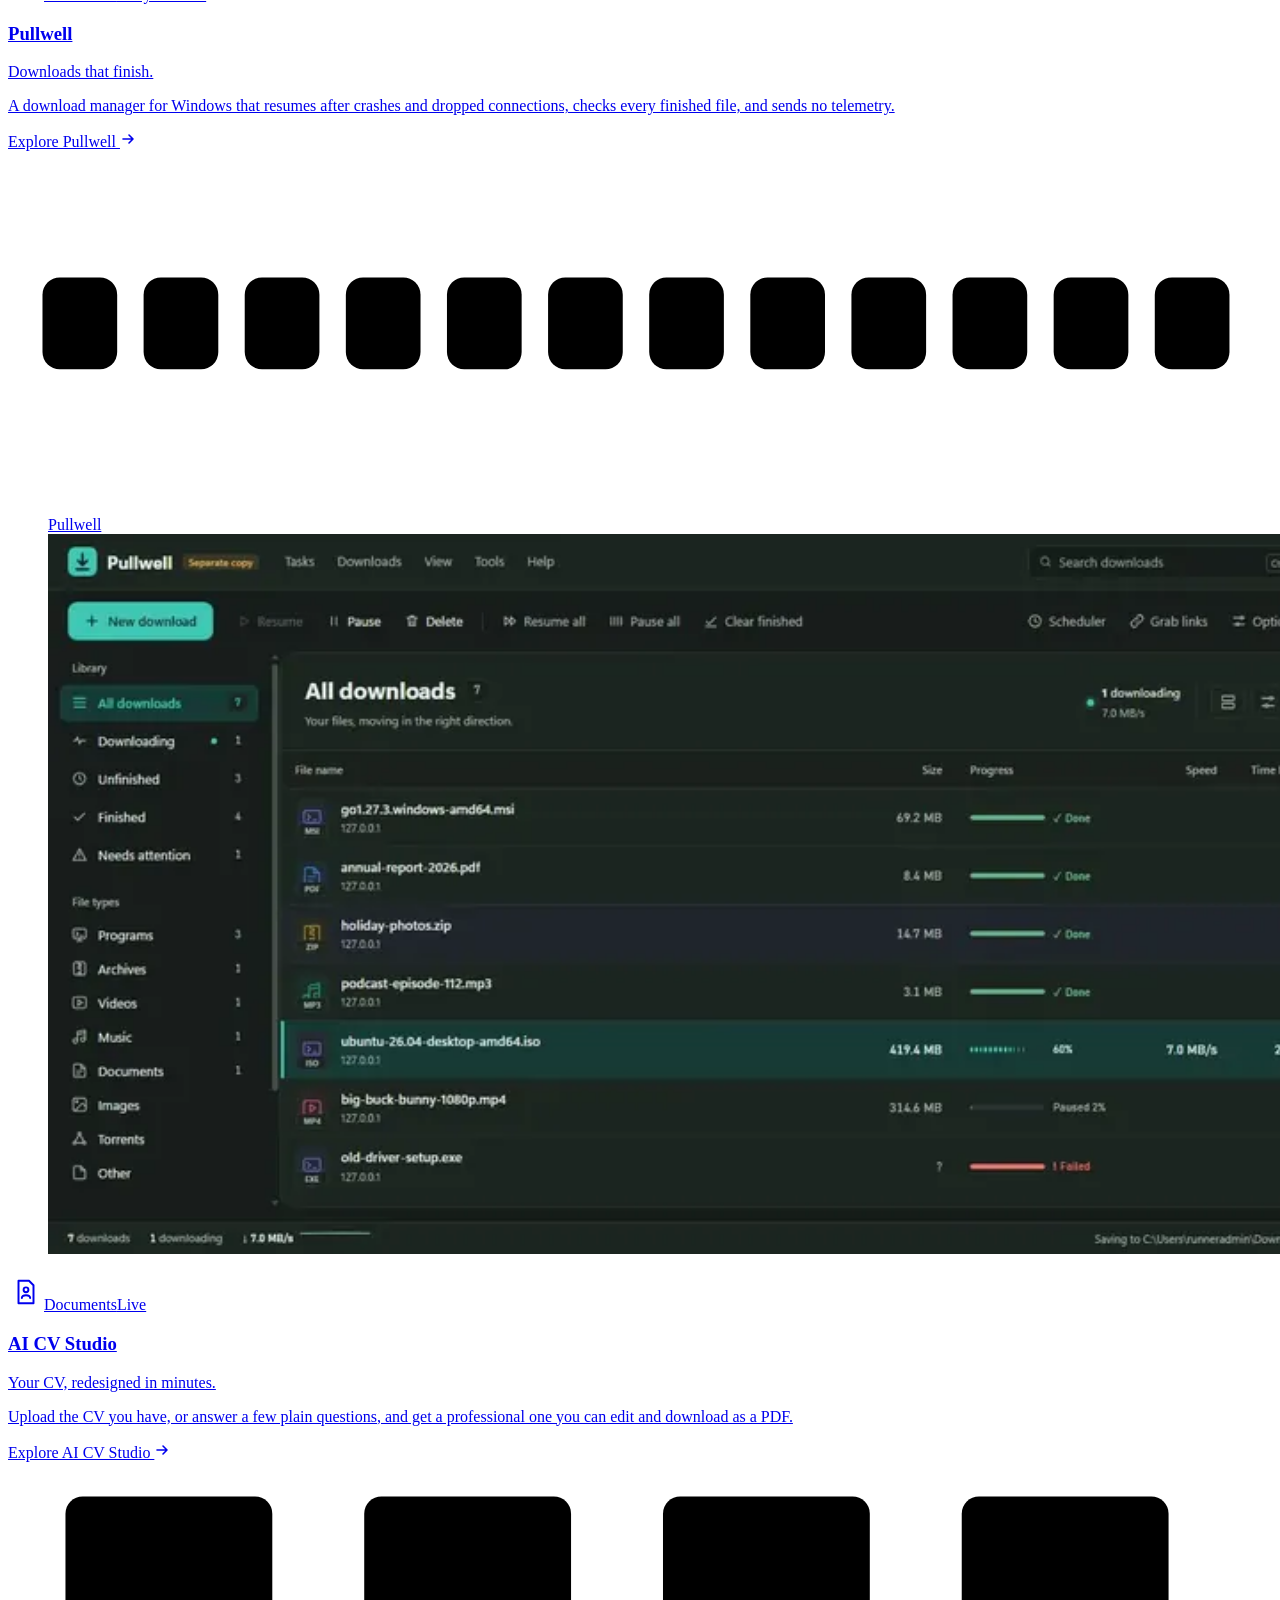
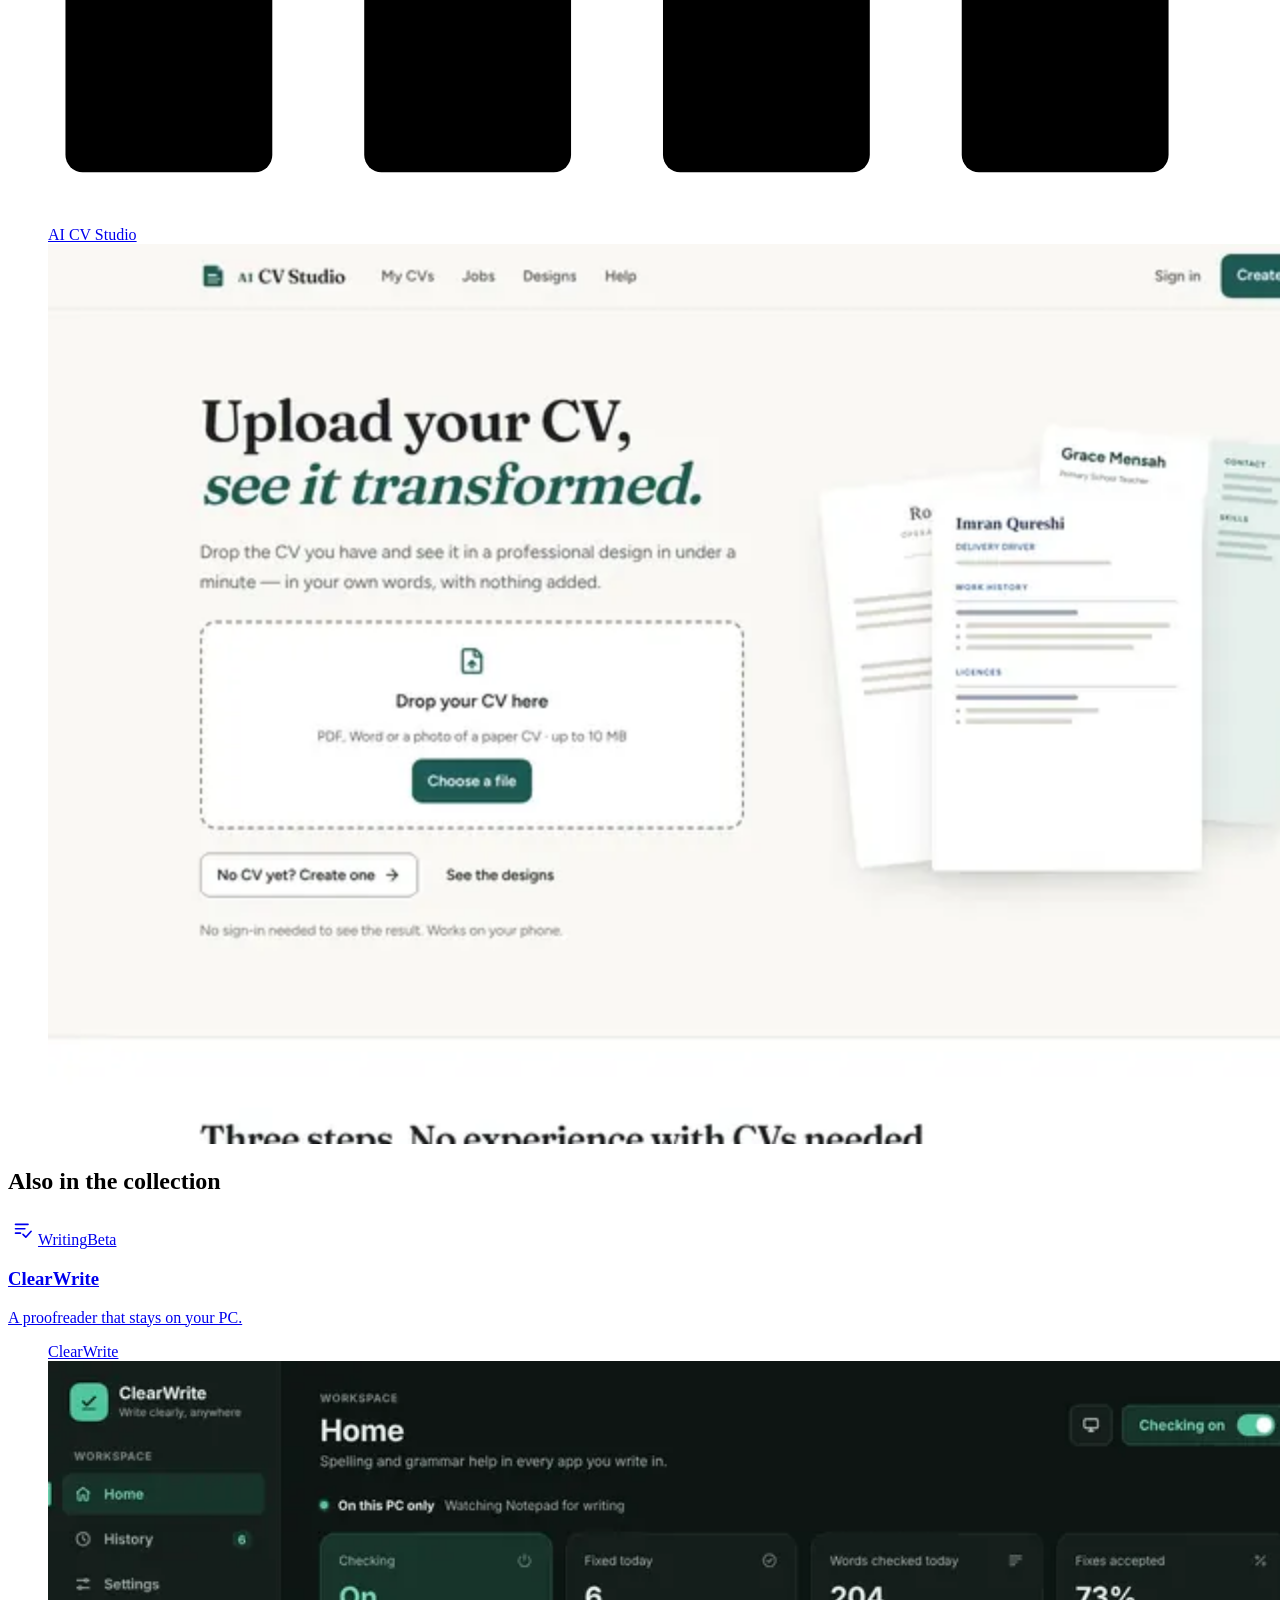
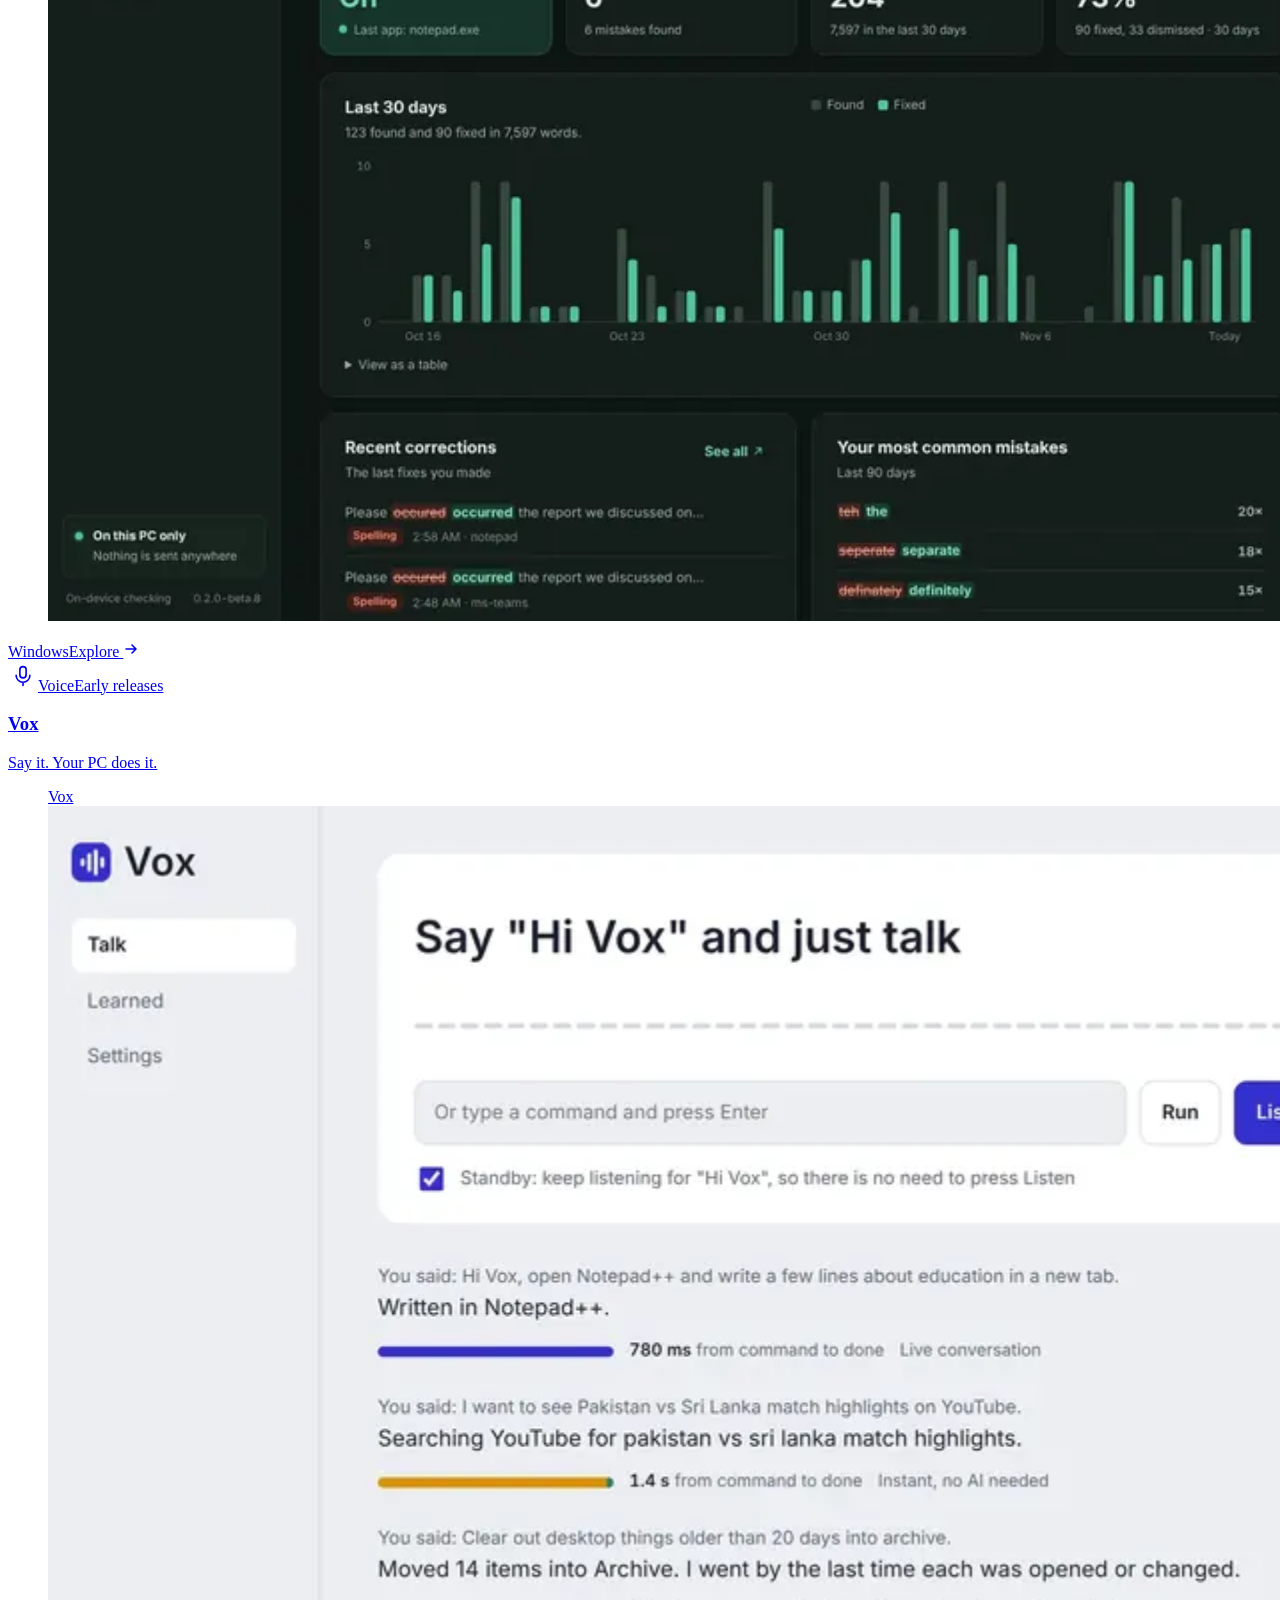
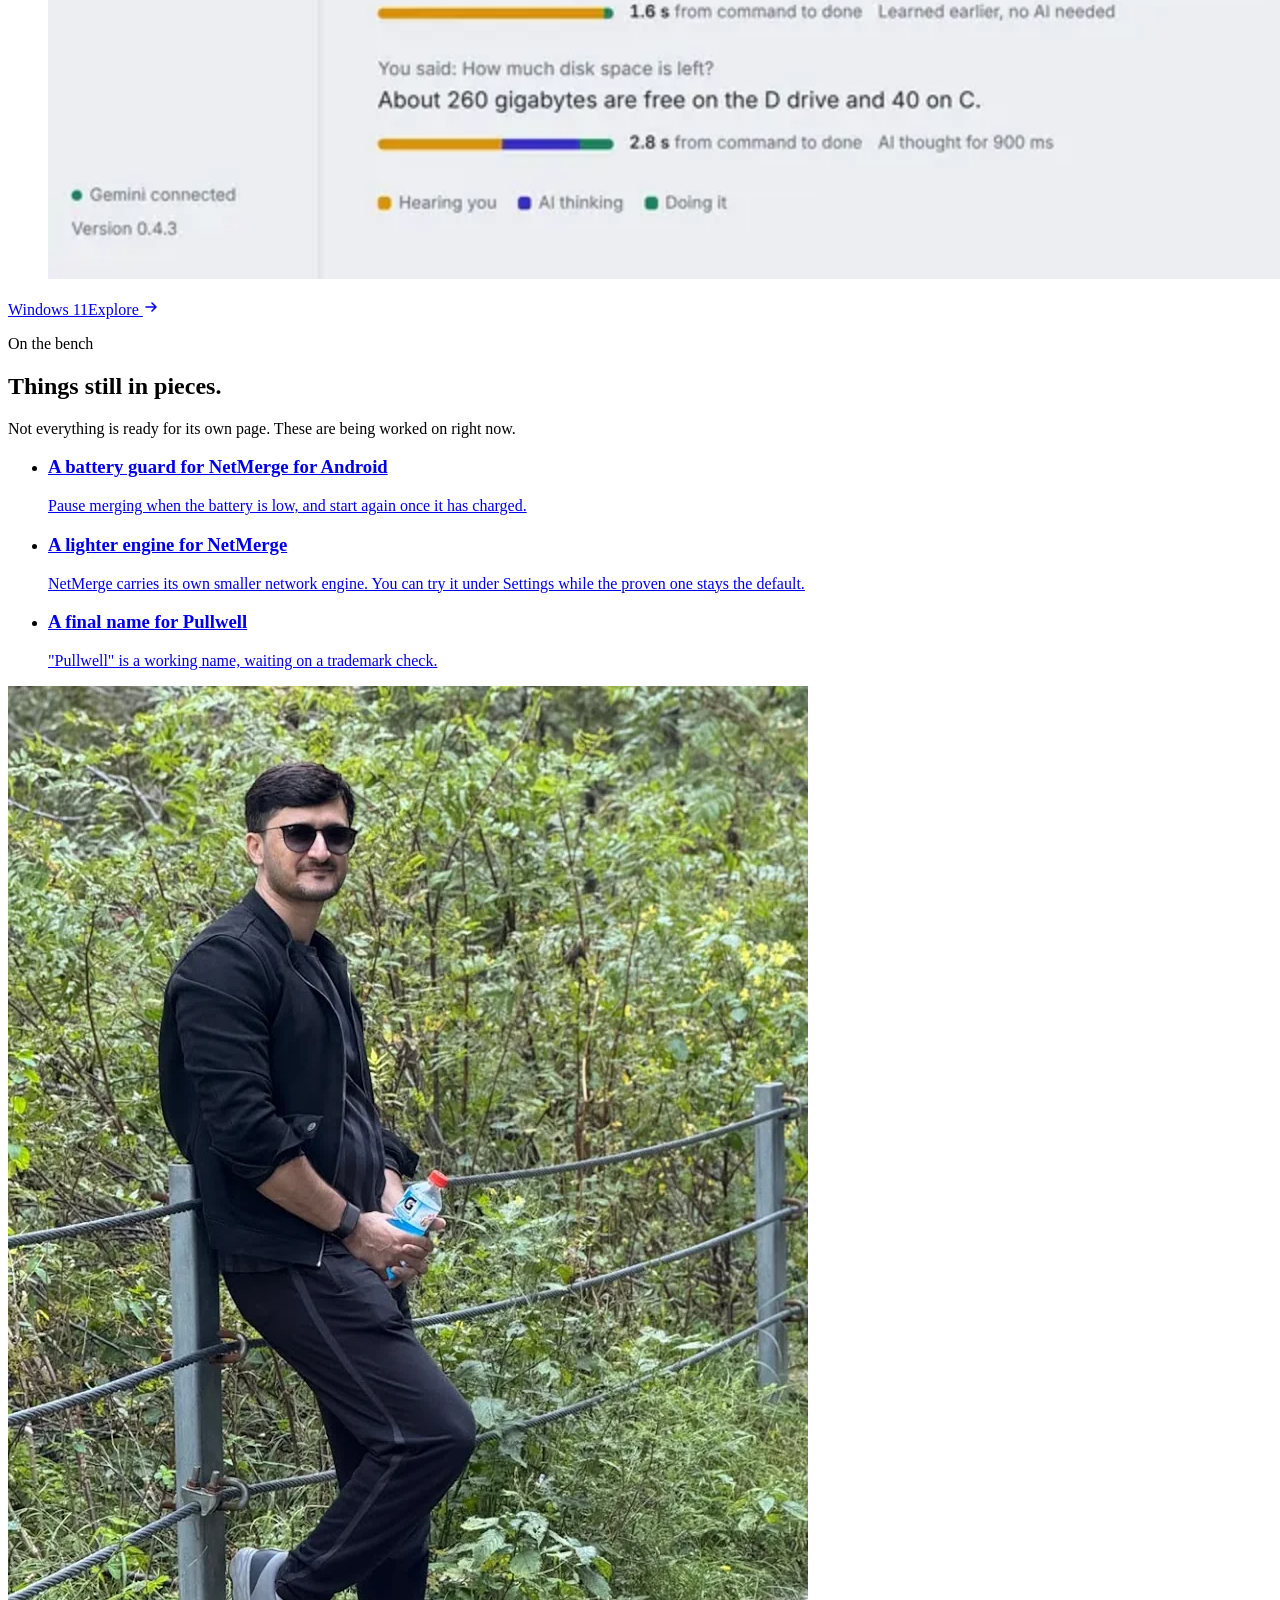
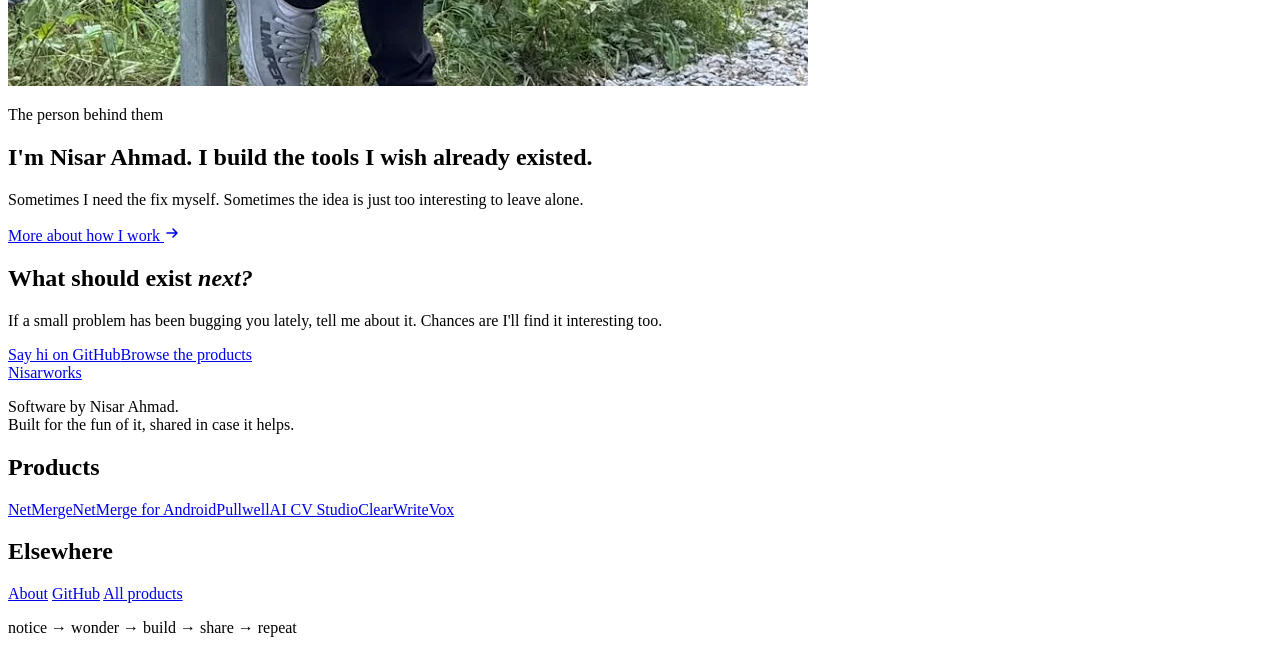
==== commit 565c62b0: "Creative upgrade: hero formation, About story, product motifs, Android promoted - Hero: loose specks" ====
--- a/public/index.html
+++ b/public/index.html
@@ -19,7 +19,7 @@
 <link rel="icon" href="/favicon.svg" type="image/svg+xml">
 <link rel="preload" href="/fonts/instrument-serif-latin-400-normal.woff2" as="font" type="font/woff2" crossorigin>
 <link rel="preload" href="/fonts/geist-latin-wght-normal.woff2" as="font" type="font/woff2" crossorigin>
-<link rel="stylesheet" href="/assets/styles.ff5c0680.css">
+<link rel="stylesheet" href="/assets/styles.6c14c39e.css">
 <script type="application/ld+json">{"@context":"https://schema.org","@type":"WebSite","name":"Nisarworks","url":"https://nisarworks.com","description":"Nisarworks is the home of the software Nisar Ahmad builds: NetMerge, Pullwell, ClearWrite, Vox and AI CV Studio.","author":{"@type":"Person","name":"Nisar Ahmad","url":"https://nisarworks.com/about/"}}</script>
 <script>document.documentElement.classList.add('js')</script>
 </head>
@@ -44,33 +44,27 @@
     <p class="hero-sub">A home for the tools I build because I wanted them to exist. They are free to use, and a new one appears whenever an idea refuses to leave me alone.</p>
     <div class="actions"><a class="btn btn-p" href="/products/">See what I've built <svg class="arr" viewBox="0 0 16 16" width="16" height="16" fill="none" stroke="currentColor" stroke-width="1.6" stroke-linecap="round" stroke-linejoin="round" aria-hidden="true"><path d="M3 8h10M9 4l4 4-4 4"/></svg></a><a class="btn" href="/about/">Who makes these?</a></div>
   </div>
-  <div class="hero-stage" aria-hidden="true">
-    <div class="stage-a">
-<figure class="frame ">
-  <div class="frame-bar" aria-hidden="true"><i></i><i></i><i></i><span>NetMerge</span></div>
-  <img src="/media/netmerge/overview-cover.webp" srcset="/media/netmerge/overview-cover-720.webp 720w, /media/netmerge/overview-cover.webp 1440w" sizes="(max-width: 980px) 92vw, 640px" width="1440" height="900" alt="NetMerge overview in dark mode: two lines merged, a combined speed gauge and live traffic." fetchpriority="high">
-</figure></div>
-    <div class="stage-b">
-<figure class="frame ">
-  <div class="frame-bar" aria-hidden="true"><i></i><i></i><i></i><span>Pullwell</span></div>
-  <img src="/media/pullwell/main-dark.webp" srcset="/media/pullwell/main-dark-720.webp 720w, /media/pullwell/main-dark.webp 1440w" sizes="(max-width: 980px) 92vw, 640px" width="1280" height="720" alt="Pullwell main window in dark mode with a list of downloads, one in progress." loading="lazy">
-</figure></div>
-    <img class="stage-c" src="/media/ai-cv-studio/vivid.webp" width="397" height="562" alt="" loading="lazy">
+  <div class="forge-wrap">
+    <div class="forge" aria-hidden="true"><canvas></canvas></div>
+    <div class="forge-fallback" aria-hidden="true"><span class="mark" style="--p:#7396ff" aria-hidden="true"><svg viewBox="0 0 48 48" width="40" height="40" fill="none" stroke="currentColor" stroke-width="2.6" stroke-linecap="round" stroke-linejoin="round"><path d="M11 15C20 15 20 24 26 24M11 33C20 33 20 24 26 24H37"/><path d="M33 20l4.5 4-4.5 4"/><circle cx="11" cy="15" r="2.6" fill="currentColor" stroke="none"/><circle cx="11" cy="33" r="2.6" fill="currentColor" stroke="none"/></svg></span><span class="mark" style="--p:#8ab4ff" aria-hidden="true"><svg viewBox="0 0 48 48" width="40" height="40" fill="none" stroke="currentColor" stroke-width="2.6" stroke-linecap="round" stroke-linejoin="round"><rect x="14" y="8" width="20" height="32" rx="4"/><path d="M19 19c4 0 4 5 7 5M19 29c4 0 4-5 7-5h3"/></svg></span><span class="mark" style="--p:#35d2bd" aria-hidden="true"><svg viewBox="0 0 48 48" width="40" height="40" fill="none" stroke="currentColor" stroke-width="2.6" stroke-linecap="round" stroke-linejoin="round"><path d="M24 11v17M17 21.5l7 7 7-7"/><path d="M13 28v6h22v-6"/></svg></span><span class="mark" style="--p:#ecdcb8" aria-hidden="true"><svg viewBox="0 0 48 48" width="40" height="40" fill="none" stroke="currentColor" stroke-width="2.6" stroke-linecap="round" stroke-linejoin="round"><path d="M14 9h14l6 6v24H14z"/><circle cx="24" cy="21" r="3.2"/><path d="M18.5 32c0-5 11-5 11 0"/></svg></span><span class="mark" style="--p:#5fd79f" aria-hidden="true"><svg viewBox="0 0 48 48" width="40" height="40" fill="none" stroke="currentColor" stroke-width="2.6" stroke-linecap="round" stroke-linejoin="round"><path d="M12 15h20M12 22h15M12 29h8"/><path d="M24 31l4.5 4.5L37 26"/></svg></span><span class="mark" style="--p:#a08fff" aria-hidden="true"><svg viewBox="0 0 48 48" width="40" height="40" fill="none" stroke="currentColor" stroke-width="2.6" stroke-linecap="round" stroke-linejoin="round"><rect x="19" y="9" width="10" height="18" rx="5"/><path d="M13 23a11 11 0 0 0 22 0M24 34v5"/></svg></span></div>
+    <p class="forge-cap" aria-hidden="true"><span class="forge-q">Small annoyances</span><a class="forge-a" tabindex="-1" href="/products/">turned into software</a></p>
   </div>
+  <script type="application/json" id="forge-data">[{"name":"NetMerge","slug":"netmerge","accent":"#7396ff","mark":"\u003cpath d=\"M11 15C20 15 20 24 26 24M11 33C20 33 20 24 26 24H37\"/>\u003cpath d=\"M33 20l4.5 4-4.5 4\"/>\u003ccircle cx=\"11\" cy=\"15\" r=\"2.6\" fill=\"currentColor\" stroke=\"none\"/>\u003ccircle cx=\"11\" cy=\"33\" r=\"2.6\" fill=\"currentColor\" stroke=\"none\"/>","q":"Two connections at home. One doing all the work."},{"name":"NetMerge for Android","slug":"netmerge-android","accent":"#8ab4ff","mark":"\u003crect x=\"14\" y=\"8\" width=\"20\" height=\"32\" rx=\"4\"/>\u003cpath d=\"M19 19c4 0 4 5 7 5M19 29c4 0 4-5 7-5h3\"/>","q":"A phone with two ways online, using one."},{"name":"Pullwell","slug":"pullwell","accent":"#35d2bd","mark":"\u003cpath d=\"M24 11v17M17 21.5l7 7 7-7\"/>\u003cpath d=\"M13 28v6h22v-6\"/>","q":"A download that dies at 94%."},{"name":"AI CV Studio","slug":"ai-cv-studio","accent":"#ecdcb8","mark":"\u003cpath d=\"M14 9h14l6 6v24H14z\"/>\u003ccircle cx=\"24\" cy=\"21\" r=\"3.2\"/>\u003cpath d=\"M18.5 32c0-5 11-5 11 0\"/>","q":"Good experience, hidden behind a tired CV."},{"name":"ClearWrite","slug":"clearwrite","accent":"#5fd79f","mark":"\u003cpath d=\"M12 15h20M12 22h15M12 29h8\"/>\u003cpath d=\"M24 31l4.5 4.5L37 26\"/>","q":"A spell check that wants my writing sent away."},{"name":"Vox","slug":"vox","accent":"#a08fff","mark":"\u003crect x=\"19\" y=\"9\" width=\"10\" height=\"18\" rx=\"5\"/>\u003cpath d=\"M13 23a11 11 0 0 0 22 0M24 34v5\"/>","q":"Doing by hand what I could just say."}]</script>
 </section>
 
 <div class="ticker" aria-hidden="true"><div><span>NetMerge</span><b>✳</b><span>NetMerge for Android</span><b>✳</b><span>Pullwell</span><b>✳</b><span>AI CV Studio</span><b>✳</b><span>ClearWrite</span><b>✳</b><span>Vox</span><b>✳</b><span>NetMerge</span><b>✳</b><span>NetMerge for Android</span><b>✳</b><span>Pullwell</span><b>✳</b><span>AI CV Studio</span><b>✳</b><span>ClearWrite</span><b>✳</b><span>Vox</span><b>✳</b><span>NetMerge</span><b>✳</b><span>NetMerge for Android</span><b>✳</b><span>Pullwell</span><b>✳</b><span>AI CV Studio</span><b>✳</b><span>ClearWrite</span><b>✳</b><span>Vox</span><b>✳</b><span>NetMerge</span><b>✳</b><span>NetMerge for Android</span><b>✳</b><span>Pullwell</span><b>✳</b><span>AI CV Studio</span><b>✳</b><span>ClearWrite</span><b>✳</b><span>Vox</span><b>✳</b></div></div>
 
-<section class="s features-home">
+<section class="s features-home" style="--n:4">
   <div class="s-head"><h2 class="h2">Selected work</h2><a class="link" href="/products/">All 6 products <svg class="arr" viewBox="0 0 16 16" width="16" height="16" fill="none" stroke="currentColor" stroke-width="1.6" stroke-linecap="round" stroke-linejoin="round" aria-hidden="true"><path d="M3 8h10M9 4l4 4-4 4"/></svg></a></div>
   
-  <a class="showcase reveal" href="/products/netmerge/" style="--p:#7396ff;--p2:#f2c14e">
+  <a class="showcase reveal" href="/products/netmerge/" style="--p:#7396ff;--p2:#f2c14e;--i:0">
     <div class="showcase-text">
       <div class="p-id"><span class="mark" style="--p:#7396ff" aria-hidden="true"><svg viewBox="0 0 48 48" width="36" height="36" fill="none" stroke="currentColor" stroke-width="2.6" stroke-linecap="round" stroke-linejoin="round"><path d="M11 15C20 15 20 24 26 24M11 33C20 33 20 24 26 24H37"/><path d="M33 20l4.5 4-4.5 4"/><circle cx="11" cy="15" r="2.6" fill="currentColor" stroke="none"/><circle cx="11" cy="33" r="2.6" fill="currentColor" stroke="none"/></svg></span><span>Networking</span><span class="status status-released"><i></i>Released</span></div>
       <h3>NetMerge</h3>
       <p class="p-tag">Every internet line you have, working at once.</p>
       <p class="p-sum">Puts your cable, Wi-Fi and hotspot to work together on Windows 11, so anything that opens many connections gets faster. No extra hardware, no paid service.</p>
       <span class="go">Explore NetMerge <svg class="arr" viewBox="0 0 16 16" width="16" height="16" fill="none" stroke="currentColor" stroke-width="1.6" stroke-linecap="round" stroke-linejoin="round" aria-hidden="true"><path d="M3 8h10M9 4l4 4-4 4"/></svg></span>
+      <span class="motif" aria-hidden="true"><svg viewBox="0 0 220 60"><path class="m-dash" d="M4 12C70 12 80 30 130 30"/><path class="m-dash m-2" d="M4 48C70 48 80 30 130 30"/><path d="M130 30H206M196 22l10 8-10 8"/><circle cx="130" cy="30" r="4" class="m-fill"/></svg></span>
     </div>
     <div class="showcase-art">
 <figure class="frame ">
@@ -78,13 +72,25 @@
   <img src="/media/netmerge/overview-cover.webp" srcset="/media/netmerge/overview-cover-720.webp 720w, /media/netmerge/overview-cover.webp 1440w" sizes="(max-width: 980px) 92vw, 640px" width="1440" height="900" alt="NetMerge overview in dark mode: two lines merged, a combined speed gauge and live traffic." loading="lazy">
 </figure></div>
   </a>
-  <a class="showcase reveal flip" href="/products/pullwell/" style="--p:#35d2bd;--p2:#d9f27a">
+  <a class="showcase reveal flip" href="/products/netmerge-android/" style="--p:#8ab4ff;--p2:#5fd4c4;--i:1">
+    <div class="showcase-text">
+      <div class="p-id"><span class="mark" style="--p:#8ab4ff" aria-hidden="true"><svg viewBox="0 0 48 48" width="36" height="36" fill="none" stroke="currentColor" stroke-width="2.6" stroke-linecap="round" stroke-linejoin="round"><rect x="14" y="8" width="20" height="32" rx="4"/><path d="M19 19c4 0 4 5 7 5M19 29c4 0 4-5 7-5h3"/></svg></span><span>Networking</span><span class="status status-testing"><i></i>Testing</span></div>
+      <h3>NetMerge for Android</h3>
+      <p class="p-tag">Wi-Fi and mobile data, at the same time.</p>
+      <p class="p-sum">An Android app that sends your phone's traffic over Wi-Fi and mobile data together, with more of it on whichever is faster.</p>
+      <span class="go">Explore NetMerge for Android <svg class="arr" viewBox="0 0 16 16" width="16" height="16" fill="none" stroke="currentColor" stroke-width="1.6" stroke-linecap="round" stroke-linejoin="round" aria-hidden="true"><path d="M3 8h10M9 4l4 4-4 4"/></svg></span>
+      <span class="motif" aria-hidden="true"><svg viewBox="0 0 220 60"><path class="m-blink" d="M10 26a22 22 0 0 1 30 0M16 33a13 13 0 0 1 18 0"/><circle cx="25" cy="42" r="3" class="m-fill"/><path class="m-2 m-blink m-late" d="M62 46v-6M70 46V34M78 46V26M86 46V18"/><path class="m-dash" d="M100 30H206M196 22l10 8-10 8"/></svg></span>
+    </div>
+    <div class="showcase-art"><div class="phones" role="img" aria-label="NetMerge for Android on a phone: the combined speed gauge, live speed per network, and the speed test."><img src="/media/netmerge-android/home-merging.webp" width="540" height="1070" alt="" loading="lazy"><img src="/media/netmerge-android/home-networks-dark.webp" width="540" height="1070" alt="" loading="lazy"><img src="/media/netmerge-android/speed-test.webp" width="540" height="1070" alt="" loading="lazy"></div></div>
+  </a>
+  <a class="showcase reveal" href="/products/pullwell/" style="--p:#35d2bd;--p2:#d9f27a;--i:2">
     <div class="showcase-text">
       <div class="p-id"><span class="mark" style="--p:#35d2bd" aria-hidden="true"><svg viewBox="0 0 48 48" width="36" height="36" fill="none" stroke="currentColor" stroke-width="2.6" stroke-linecap="round" stroke-linejoin="round"><path d="M24 11v17M17 21.5l7 7 7-7"/><path d="M13 28v6h22v-6"/></svg></span><span>Downloads</span><span class="status status-early"><i></i>Early releases</span></div>
       <h3>Pullwell</h3>
       <p class="p-tag">Downloads that finish.</p>
       <p class="p-sum">A download manager for Windows that resumes after crashes and dropped connections, checks every finished file, and sends no telemetry.</p>
       <span class="go">Explore Pullwell <svg class="arr" viewBox="0 0 16 16" width="16" height="16" fill="none" stroke="currentColor" stroke-width="1.6" stroke-linecap="round" stroke-linejoin="round" aria-hidden="true"><path d="M3 8h10M9 4l4 4-4 4"/></svg></span>
+      <span class="motif" aria-hidden="true"><svg viewBox="0 0 220 60"><rect class="m-seg" style="--d:0.00s" x="6" y="22" width="13" height="16" rx="3"/><rect class="m-seg" style="--d:0.18s" x="23.6" y="22" width="13" height="16" rx="3"/><rect class="m-seg" style="--d:0.36s" x="41.2" y="22" width="13" height="16" rx="3"/><rect class="m-seg" style="--d:0.54s" x="58.800000000000004" y="22" width="13" height="16" rx="3"/><rect class="m-seg" style="--d:0.72s" x="76.4" y="22" width="13" height="16" rx="3"/><rect class="m-seg" style="--d:0.90s" x="94" y="22" width="13" height="16" rx="3"/><rect class="m-seg" style="--d:1.08s" x="111.60000000000001" y="22" width="13" height="16" rx="3"/><rect class="m-seg" style="--d:1.26s" x="129.20000000000002" y="22" width="13" height="16" rx="3"/><rect class="m-seg" style="--d:1.44s" x="146.8" y="22" width="13" height="16" rx="3"/><rect class="m-seg" style="--d:1.62s" x="164.4" y="22" width="13" height="16" rx="3"/><rect class="m-seg" style="--d:1.80s" x="182" y="22" width="13" height="16" rx="3"/><rect class="m-seg" style="--d:1.98s" x="199.60000000000002" y="22" width="13" height="16" rx="3"/></svg></span>
     </div>
     <div class="showcase-art">
 <figure class="frame ">
@@ -92,13 +98,14 @@
   <img src="/media/pullwell/main-dark.webp" srcset="/media/pullwell/main-dark-720.webp 720w, /media/pullwell/main-dark.webp 1440w" sizes="(max-width: 980px) 92vw, 640px" width="1280" height="720" alt="Pullwell main window in dark mode with a list of downloads, one in progress." loading="lazy">
 </figure></div>
   </a>
-  <a class="showcase reveal" href="/products/ai-cv-studio/" style="--p:#ecdcb8;--p2:#58b596">
+  <a class="showcase reveal flip" href="/products/ai-cv-studio/" style="--p:#ecdcb8;--p2:#58b596;--i:3">
     <div class="showcase-text">
       <div class="p-id"><span class="mark" style="--p:#ecdcb8" aria-hidden="true"><svg viewBox="0 0 48 48" width="36" height="36" fill="none" stroke="currentColor" stroke-width="2.6" stroke-linecap="round" stroke-linejoin="round"><path d="M14 9h14l6 6v24H14z"/><circle cx="24" cy="21" r="3.2"/><path d="M18.5 32c0-5 11-5 11 0"/></svg></span><span>Documents</span><span class="status status-live"><i></i>Live</span></div>
       <h3>AI CV Studio</h3>
       <p class="p-tag">Your CV, redesigned in minutes.</p>
       <p class="p-sum">Upload the CV you have, or answer a few plain questions, and get a professional one you can edit and download as a PDF.</p>
       <span class="go">Explore AI CV Studio <svg class="arr" viewBox="0 0 16 16" width="16" height="16" fill="none" stroke="currentColor" stroke-width="1.6" stroke-linecap="round" stroke-linejoin="round" aria-hidden="true"><path d="M3 8h10M9 4l4 4-4 4"/></svg></span>
+      <span class="motif" aria-hidden="true"><svg viewBox="0 0 220 60"><g class="m-page" style="--d:0s"><rect x="10" y="6" width="36" height="48" rx="3"/><path d="M17 18h22M17 26h22M17 34h14"/></g><g class="m-page m-2" style="--d:.5s"><rect x="62" y="6" width="36" height="48" rx="3"/><path d="M69 16h10v10H69zM84 18h8M84 24h8M69 34h22M69 42h16"/></g><g class="m-page" style="--d:1s"><rect x="114" y="6" width="36" height="48" rx="3"/><path d="M114 20h36M121 30h22M121 38h22M121 46h12"/></g><g class="m-page m-2" style="--d:1.5s"><rect x="166" y="6" width="36" height="48" rx="3"/><path d="M178 6v48M184 18h12M184 26h12M184 34h8"/></g></svg></span>
     </div>
     <div class="showcase-art">
 <figure class="frame ">
@@ -110,14 +117,7 @@
 
 <section class="s">
   <div class="s-head"><h2 class="h2">Also in the collection</h2></div>
-  <div class="grid grid-3">
-<a class="card " href="/products/netmerge-android/" style="--p:#8ab4ff;--p2:#5fd4c4" data-platforms="android">
-  <div class="card-top"><span class="mark" style="--p:#8ab4ff" aria-hidden="true"><svg viewBox="0 0 48 48" width="30" height="30" fill="none" stroke="currentColor" stroke-width="2.6" stroke-linecap="round" stroke-linejoin="round"><rect x="14" y="8" width="20" height="32" rx="4"/><path d="M19 19c4 0 4 5 7 5M19 29c4 0 4-5 7-5h3"/></svg></span><span class="card-cat">Networking</span><span class="status status-lab"><i></i>Test builds</span></div>
-  <h3>NetMerge for Android</h3>
-  <p>Wi-Fi and mobile data, at the same time.</p>
-  <div class="card-cover"><div class="phones" role="img" aria-label="NetMerge for Android on a phone: the combined speed gauge, live speed per network, and the speed test."><img src="/media/netmerge-android/home-merging.webp" width="540" height="1070" alt="" loading="lazy"><img src="/media/netmerge-android/home-networks-dark.webp" width="540" height="1070" alt="" loading="lazy"><img src="/media/netmerge-android/speed-test.webp" width="540" height="1070" alt="" loading="lazy"></div></div>
-  <span class="card-foot"><span>Android 10 and newer</span><span class="go">Explore <svg class="arr" viewBox="0 0 16 16" width="16" height="16" fill="none" stroke="currentColor" stroke-width="1.6" stroke-linecap="round" stroke-linejoin="round" aria-hidden="true"><path d="M3 8h10M9 4l4 4-4 4"/></svg></span></span>
-</a>
+  <div class="grid grid-2">
 <a class="card " href="/products/clearwrite/" style="--p:#5fd79f;--p2:#ff9d9d" data-platforms="windows">
   <div class="card-top"><span class="mark" style="--p:#5fd79f" aria-hidden="true"><svg viewBox="0 0 48 48" width="30" height="30" fill="none" stroke="currentColor" stroke-width="2.6" stroke-linecap="round" stroke-linejoin="round"><path d="M12 15h20M12 22h15M12 29h8"/><path d="M24 31l4.5 4.5L37 26"/></svg></span><span class="card-cat">Writing</span><span class="status status-beta"><i></i>Beta</span></div>
   <h3>ClearWrite</h3>
@@ -144,7 +144,7 @@
 
 <section class="s s-lab reveal">
   <div class="lab-head"><p class="eyebrow">On the bench</p><h2 class="h2">Things still in pieces.</h2><p class="lede">Not everything is ready for its own page. These are being worked on right now.</p></div>
-  <ul class="lab"><li><a href="/products/netmerge-android/"><h3>NetMerge for Android</h3><p>Wi-Fi and mobile data at the same time on a phone. Working test builds, not released.</p></a></li><li><a href="/products/netmerge/"><h3>A lighter engine for NetMerge</h3><p>NetMerge carries its own smaller network engine. You can try it under Settings while the proven one stays the default.</p></a></li><li><a href="/products/pullwell/"><h3>A final name for Pullwell</h3><p>&quot;Pullwell&quot; is a working name, waiting on a trademark check.</p></a></li></ul>
+  <ul class="lab"><li><a href="/products/netmerge-android/"><h3>A battery guard for NetMerge for Android</h3><p>Pause merging when the battery is low, and start again once it has charged.</p></a></li><li><a href="/products/netmerge/"><h3>A lighter engine for NetMerge</h3><p>NetMerge carries its own smaller network engine. You can try it under Settings while the proven one stays the default.</p></a></li><li><a href="/products/pullwell/"><h3>A final name for Pullwell</h3><p>&quot;Pullwell&quot; is a working name, waiting on a trademark check.</p></a></li></ul>
 </section>
 
 <section class="s s-person reveal">
@@ -183,6 +183,6 @@
   </div>
   <p class="foot-loop" aria-hidden="true">notice <b>→</b> wonder <b>→</b> build <b>→</b> share <b>→</b> repeat</p>
 </footer>
-<script src="/assets/app.aa3befc7.js" defer></script>
+<script src="/assets/app.a8a23ed9.js" defer></script>
 </body>
 </html>
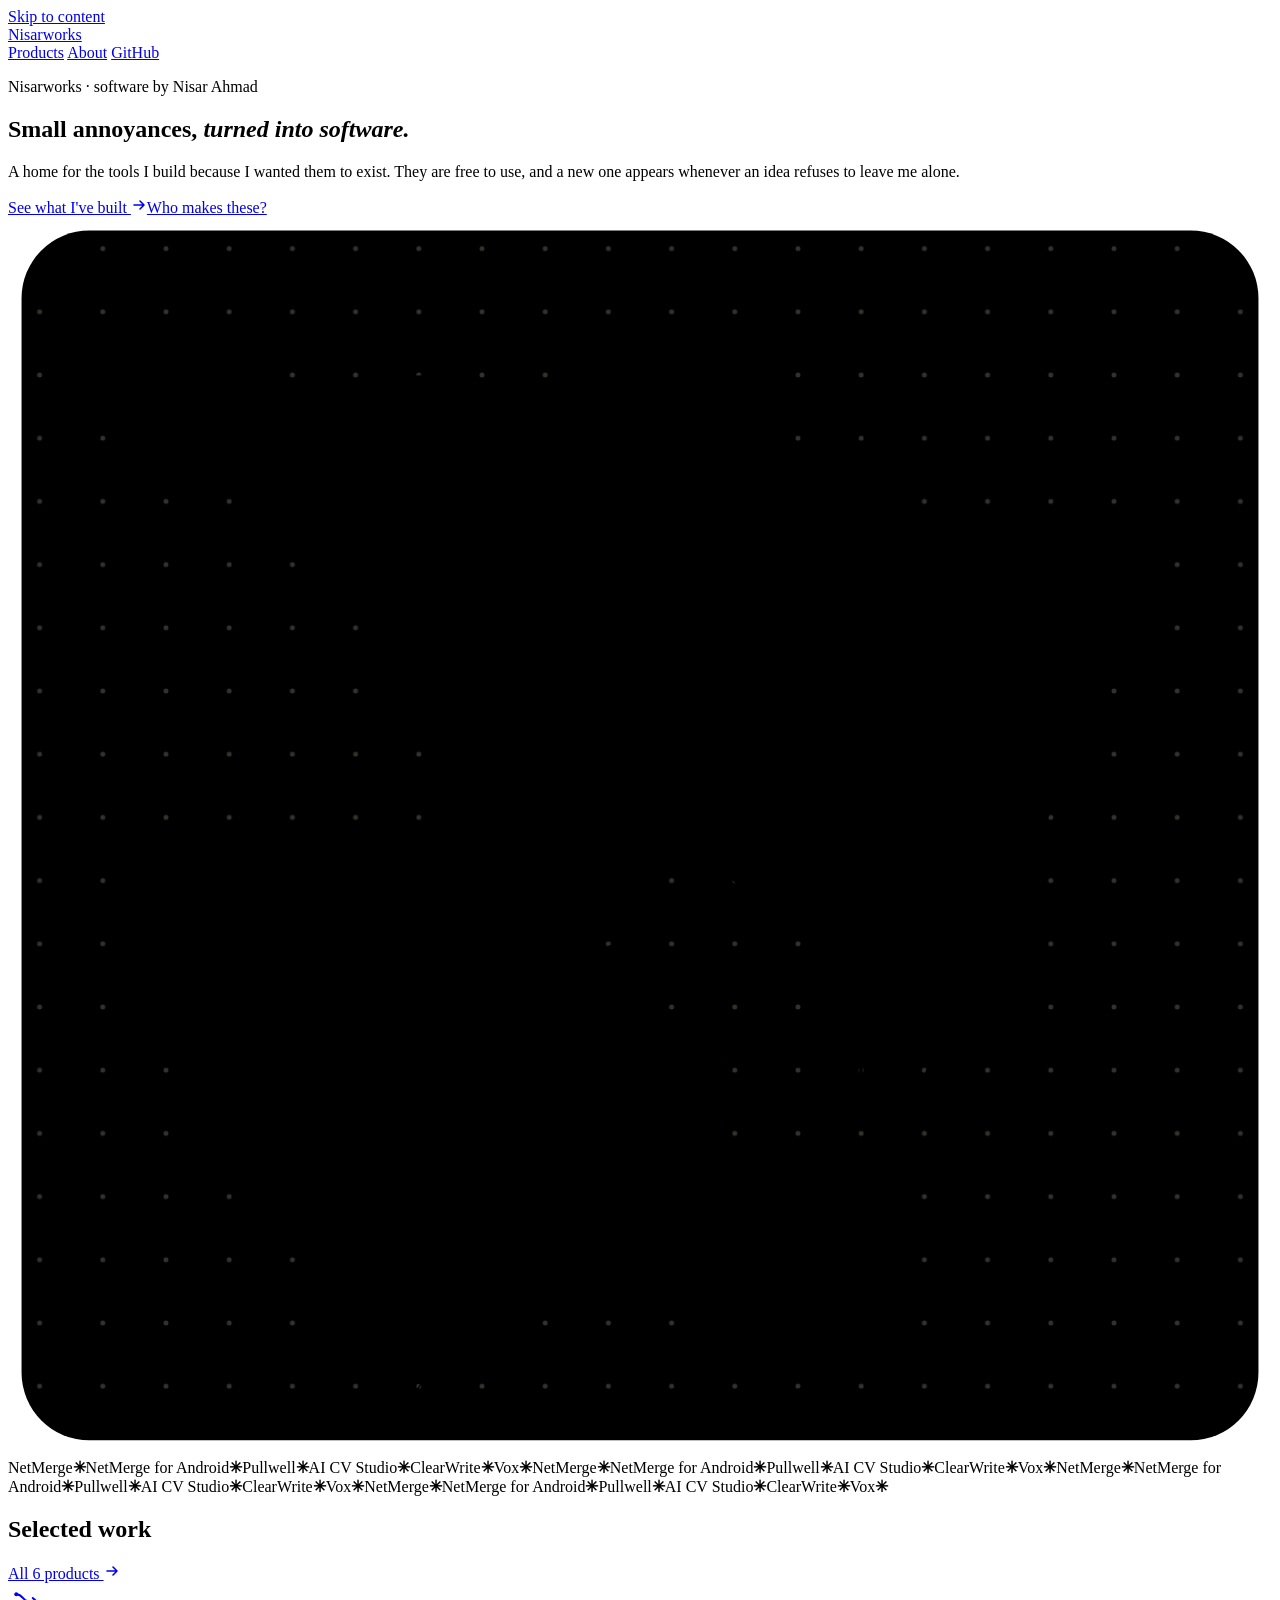
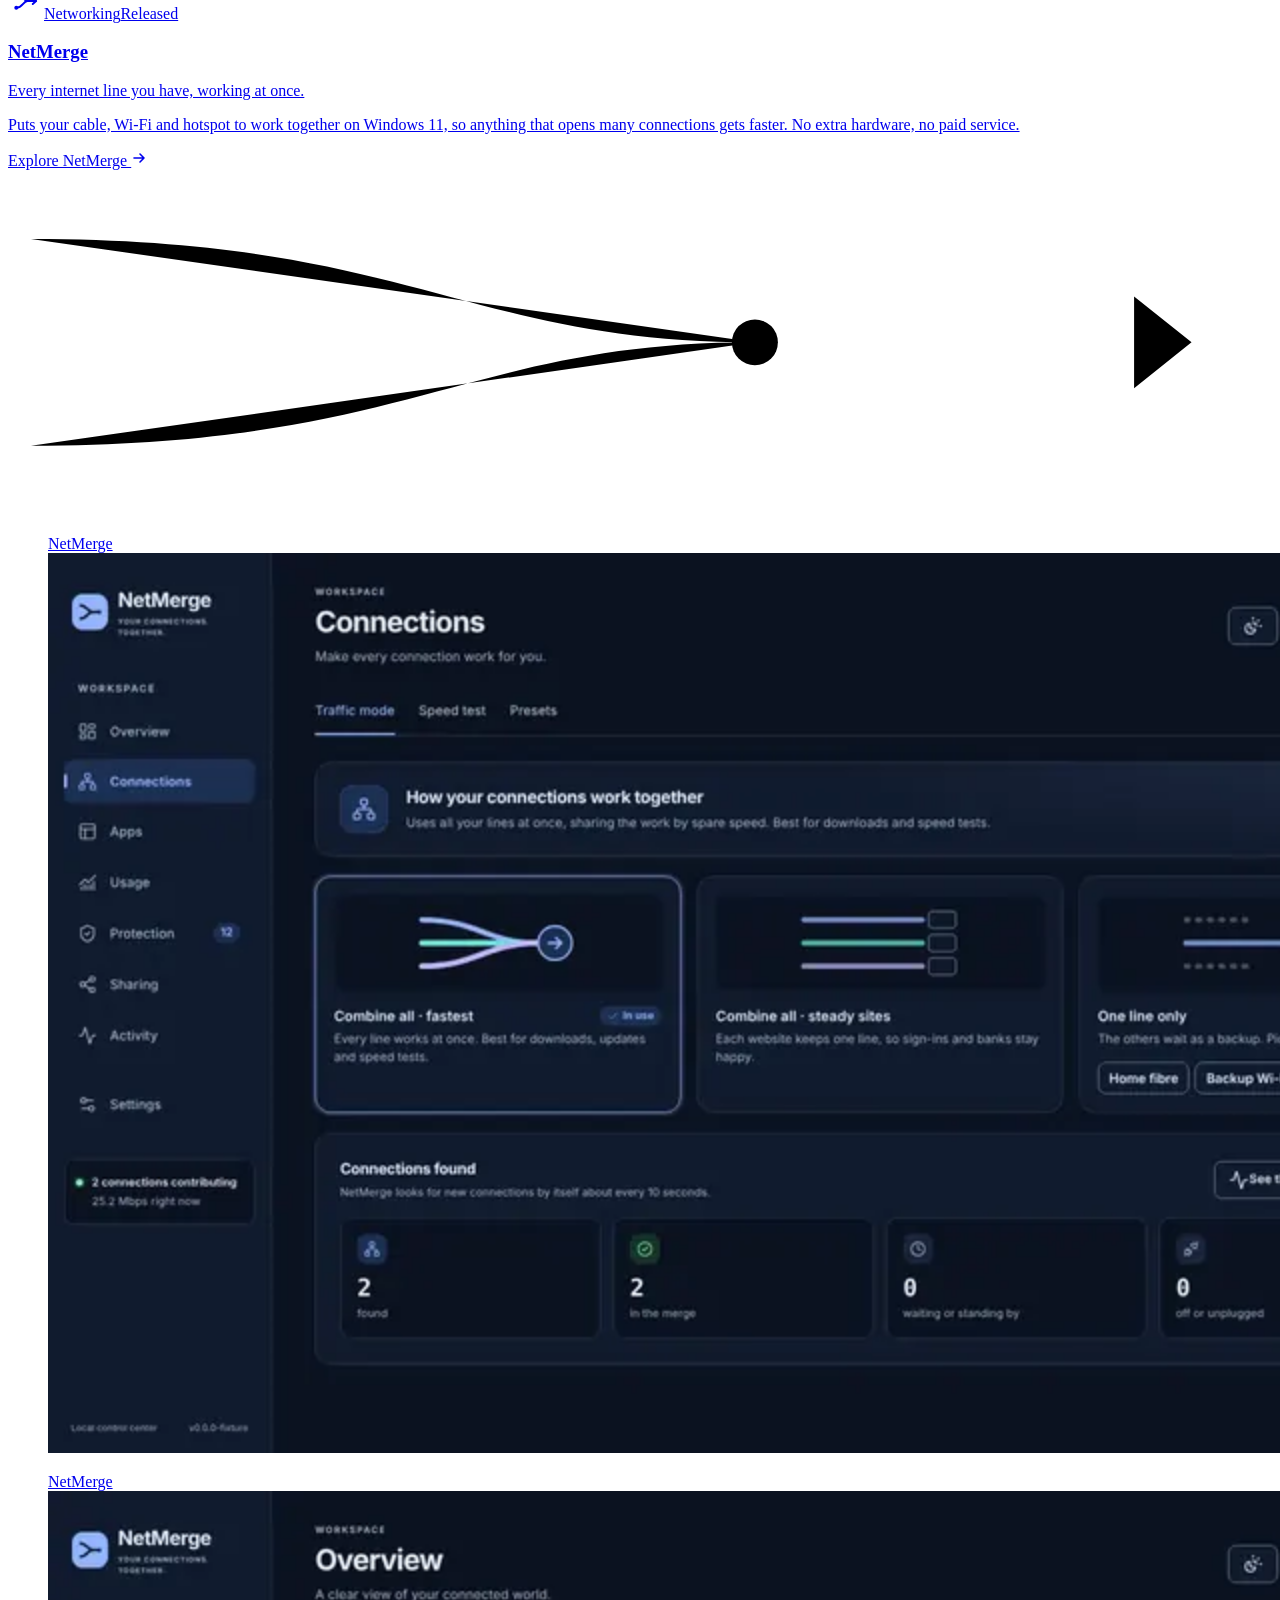
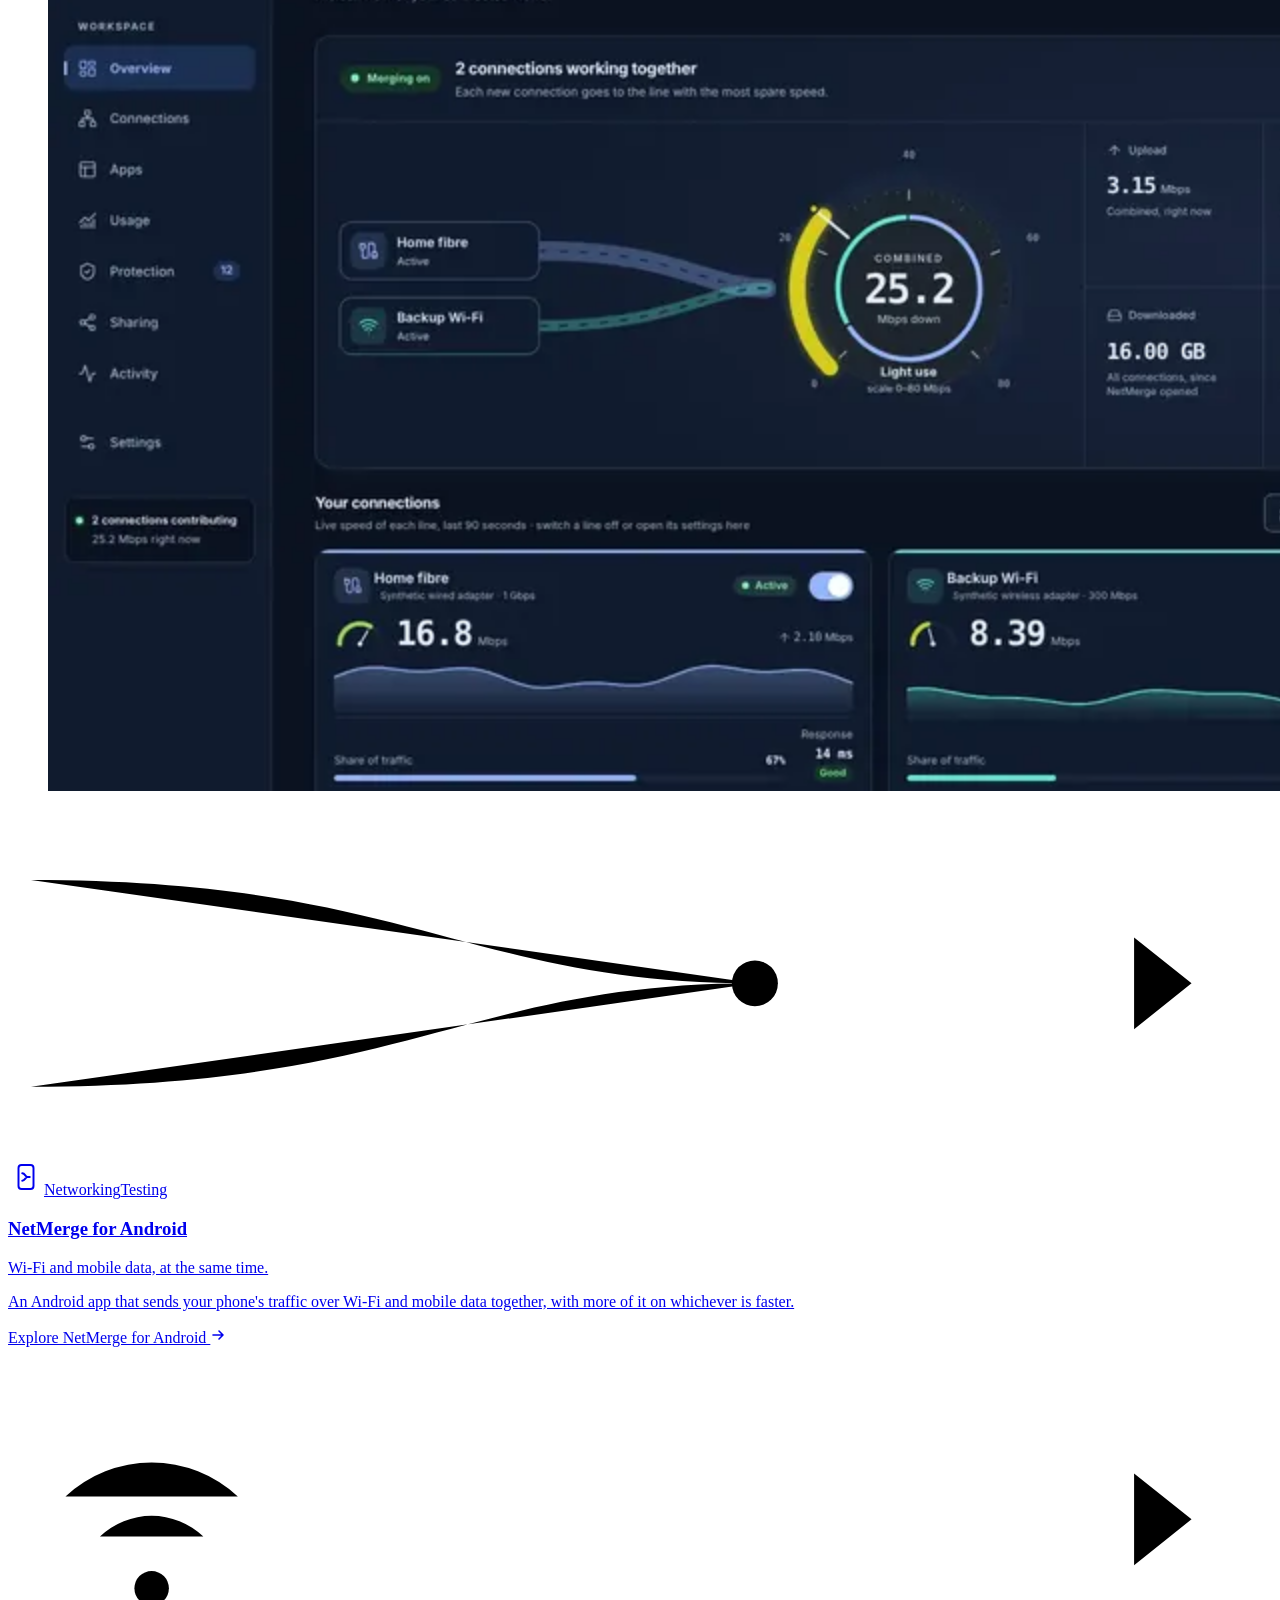
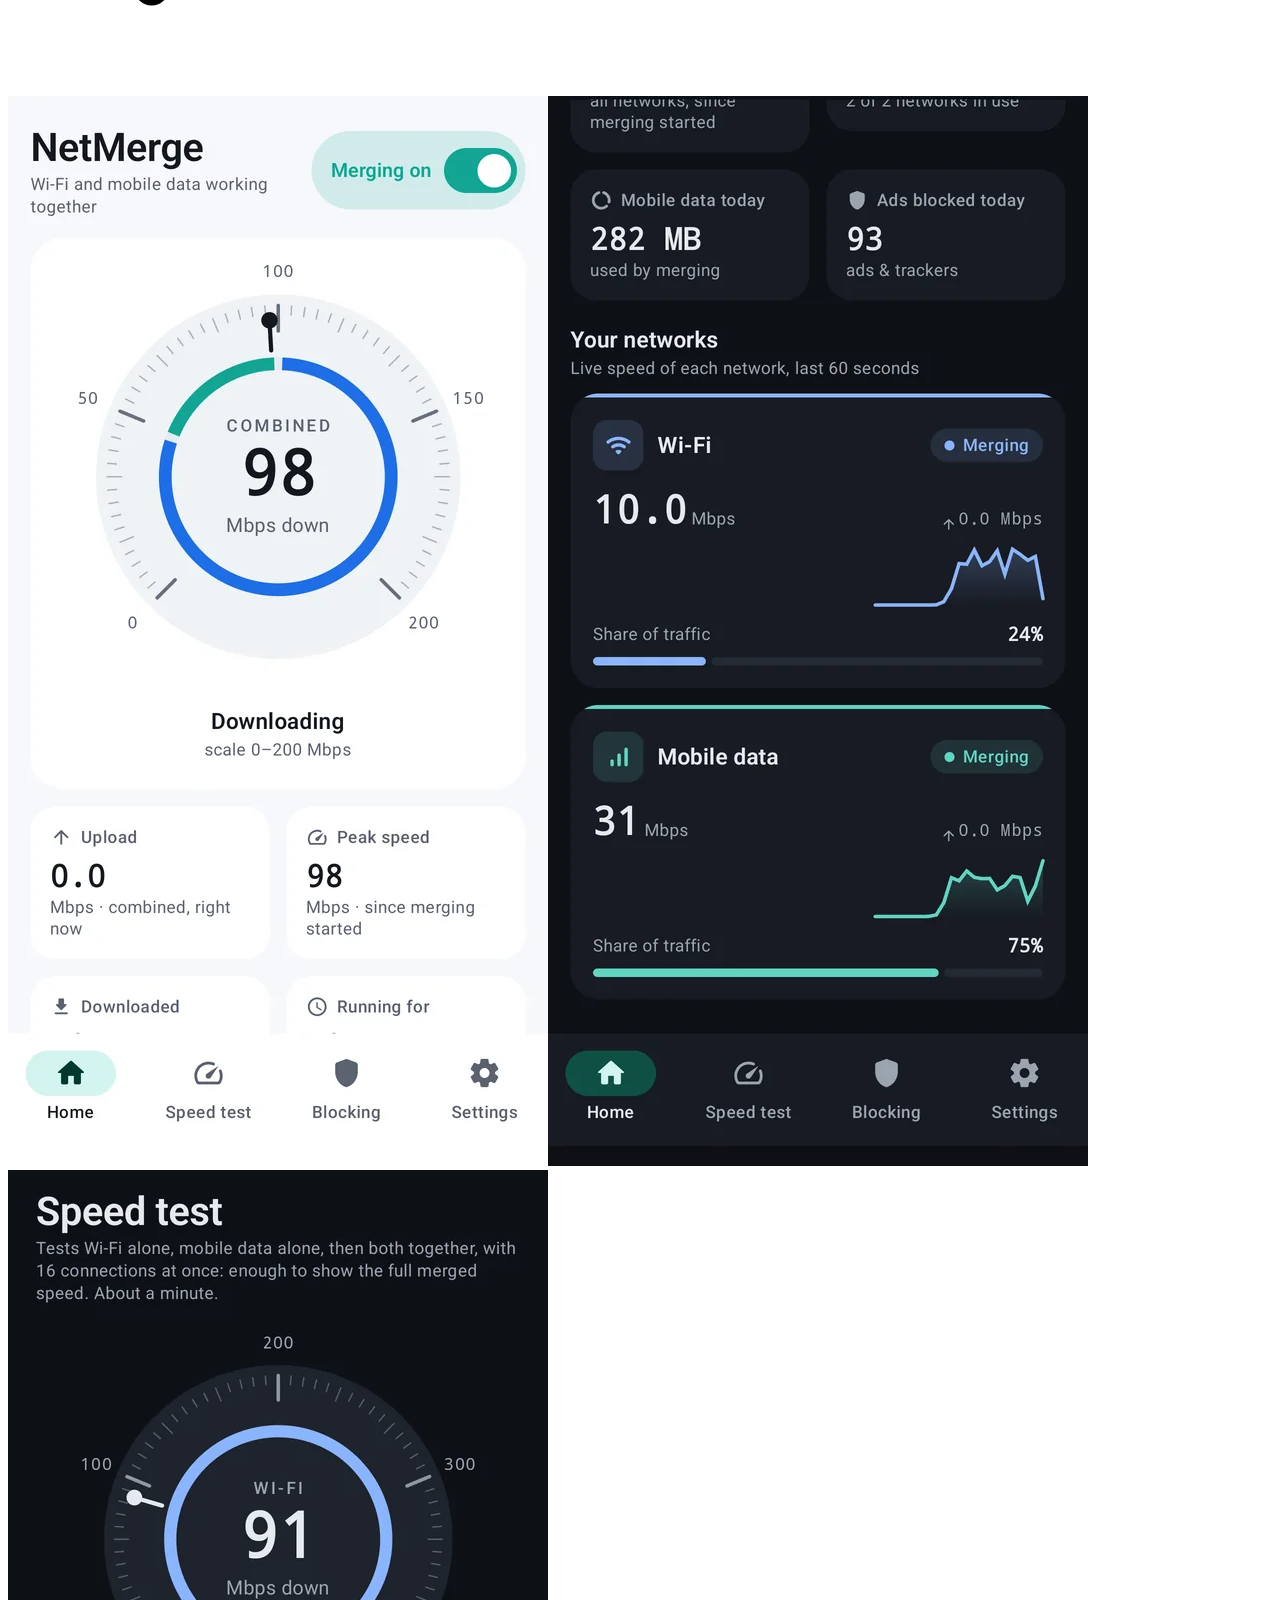
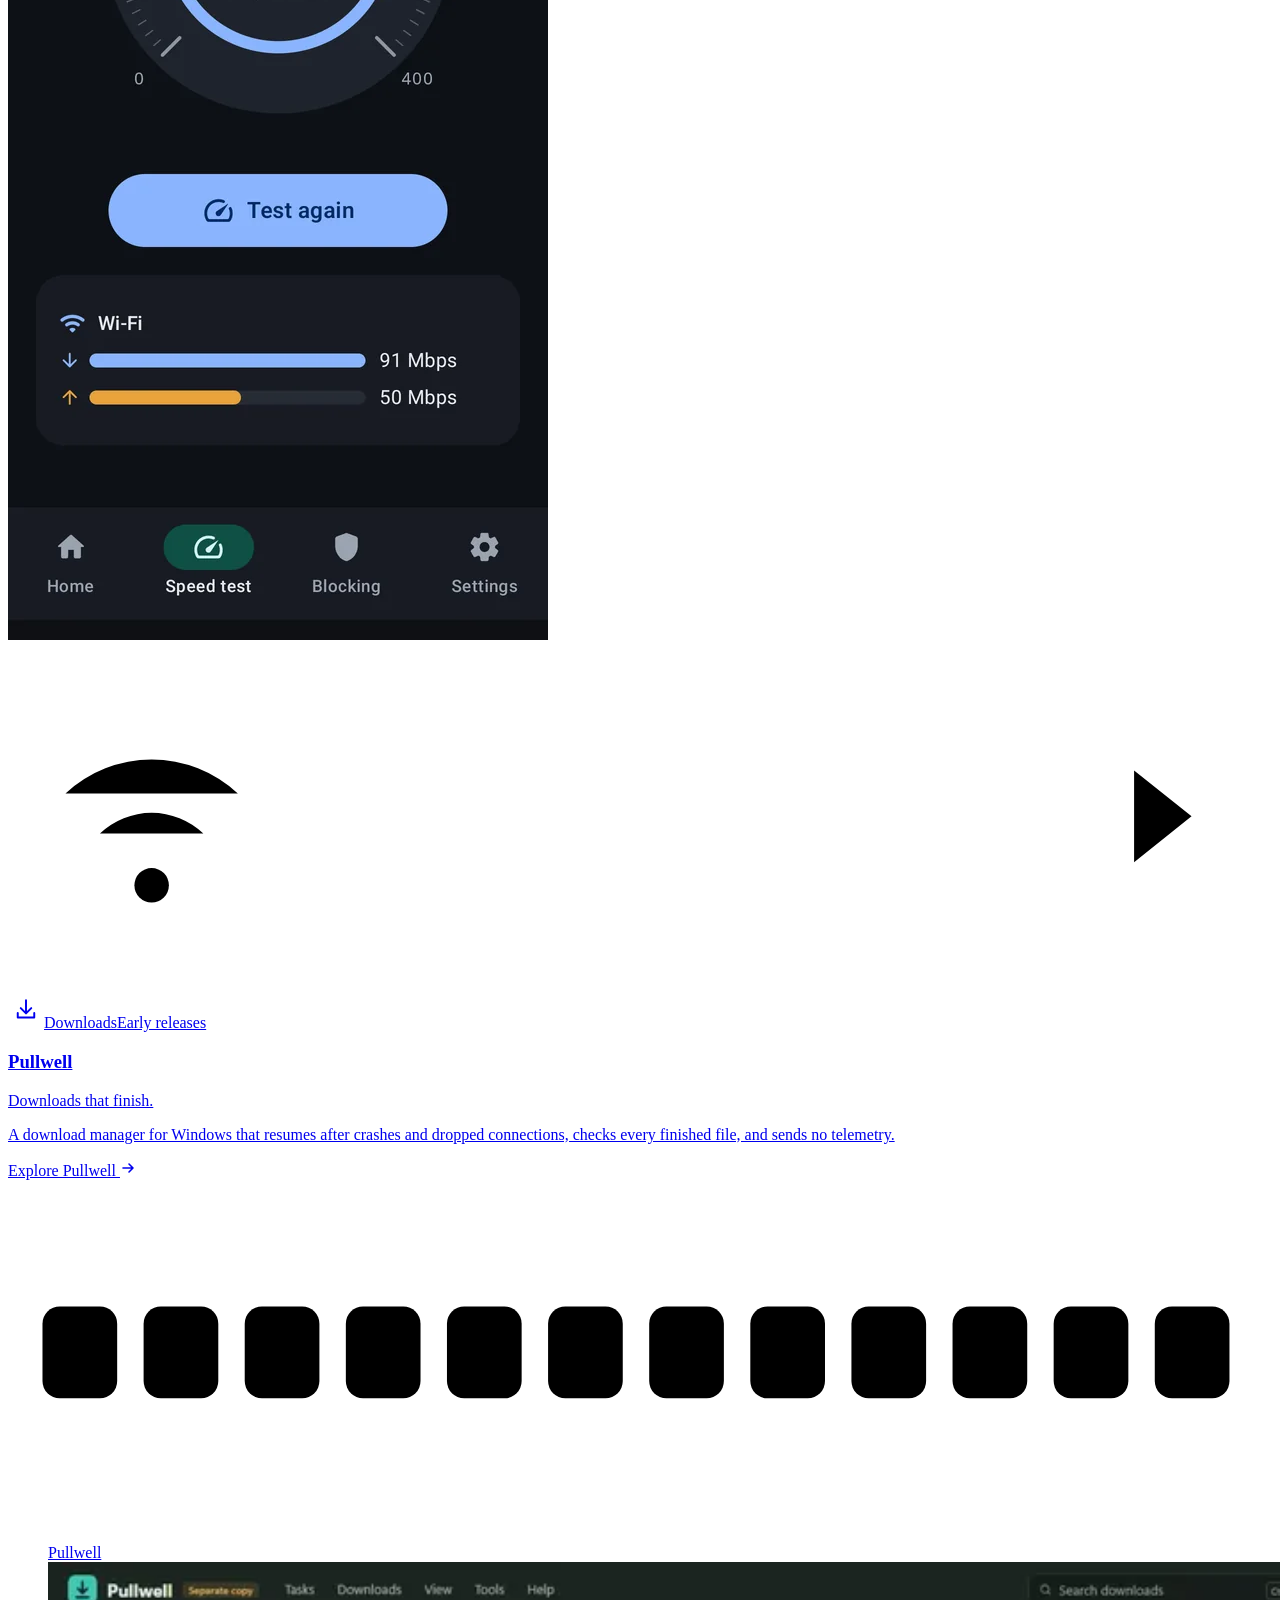
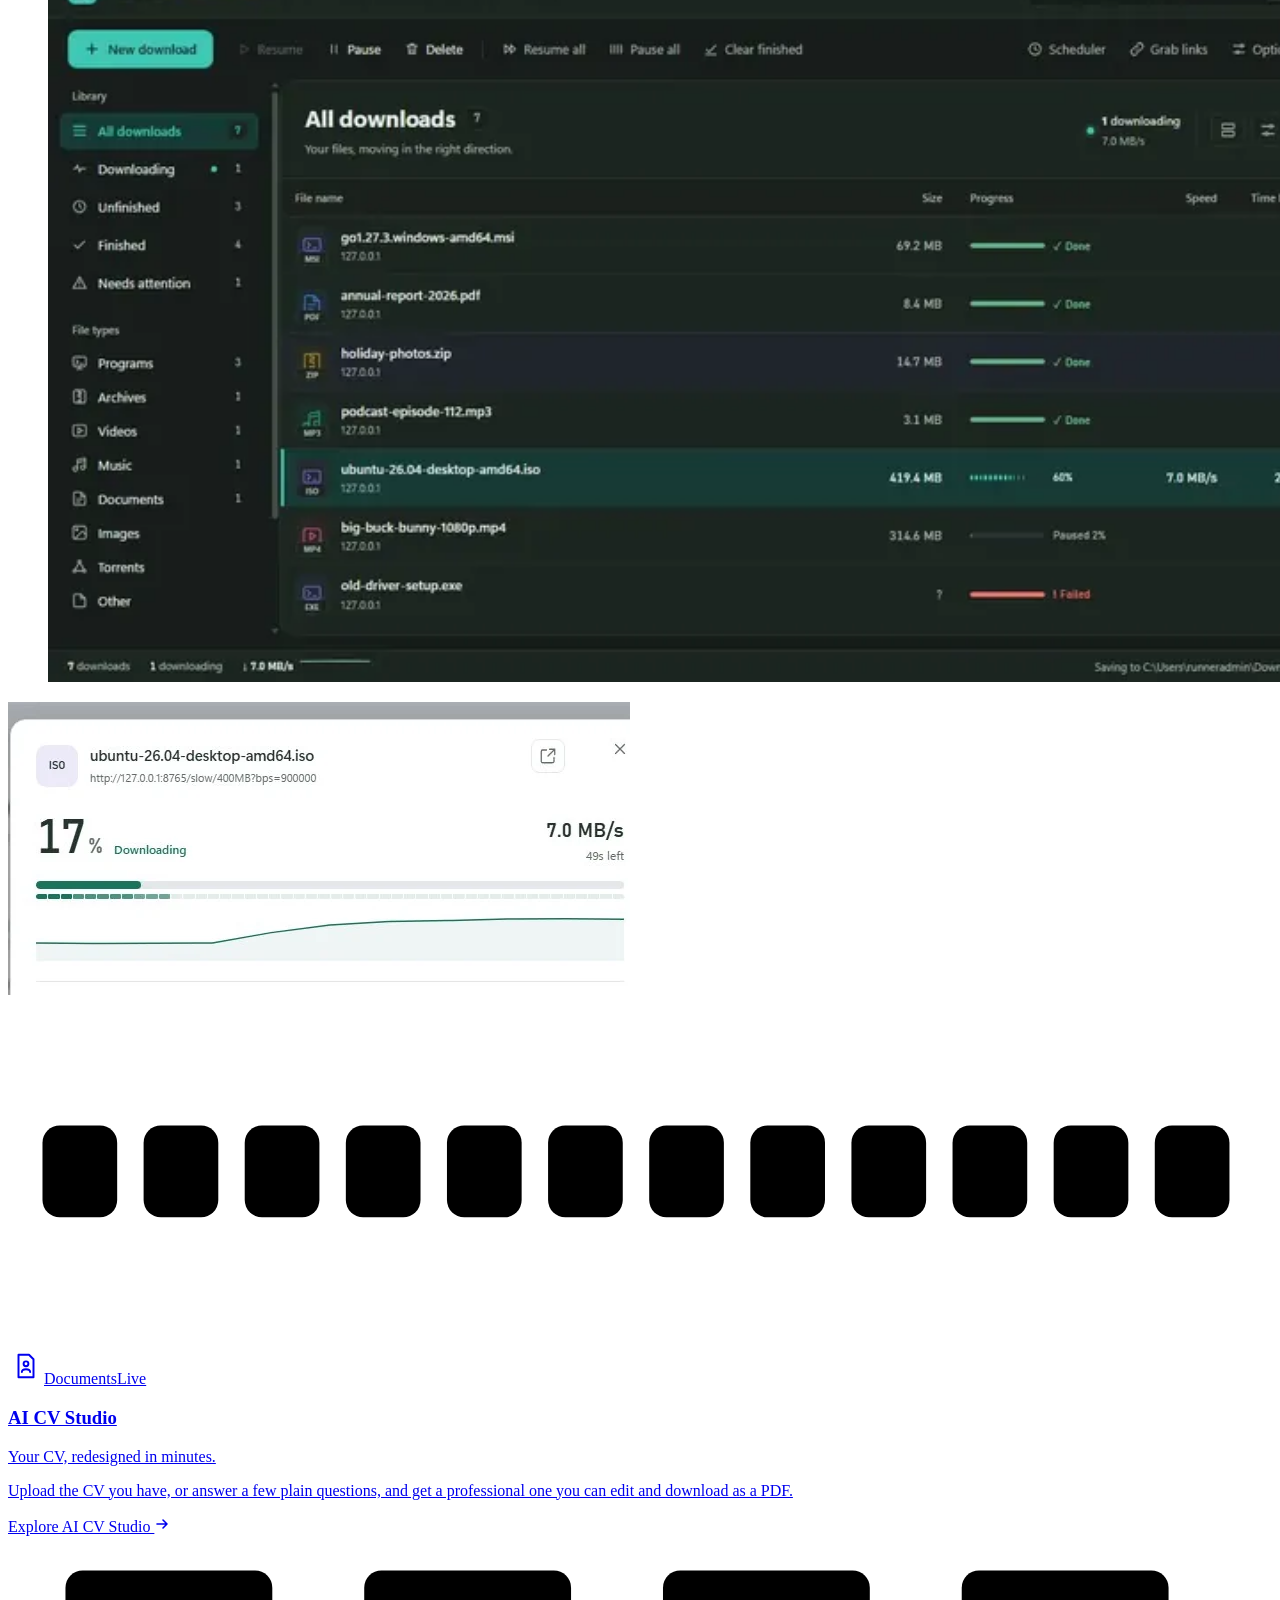
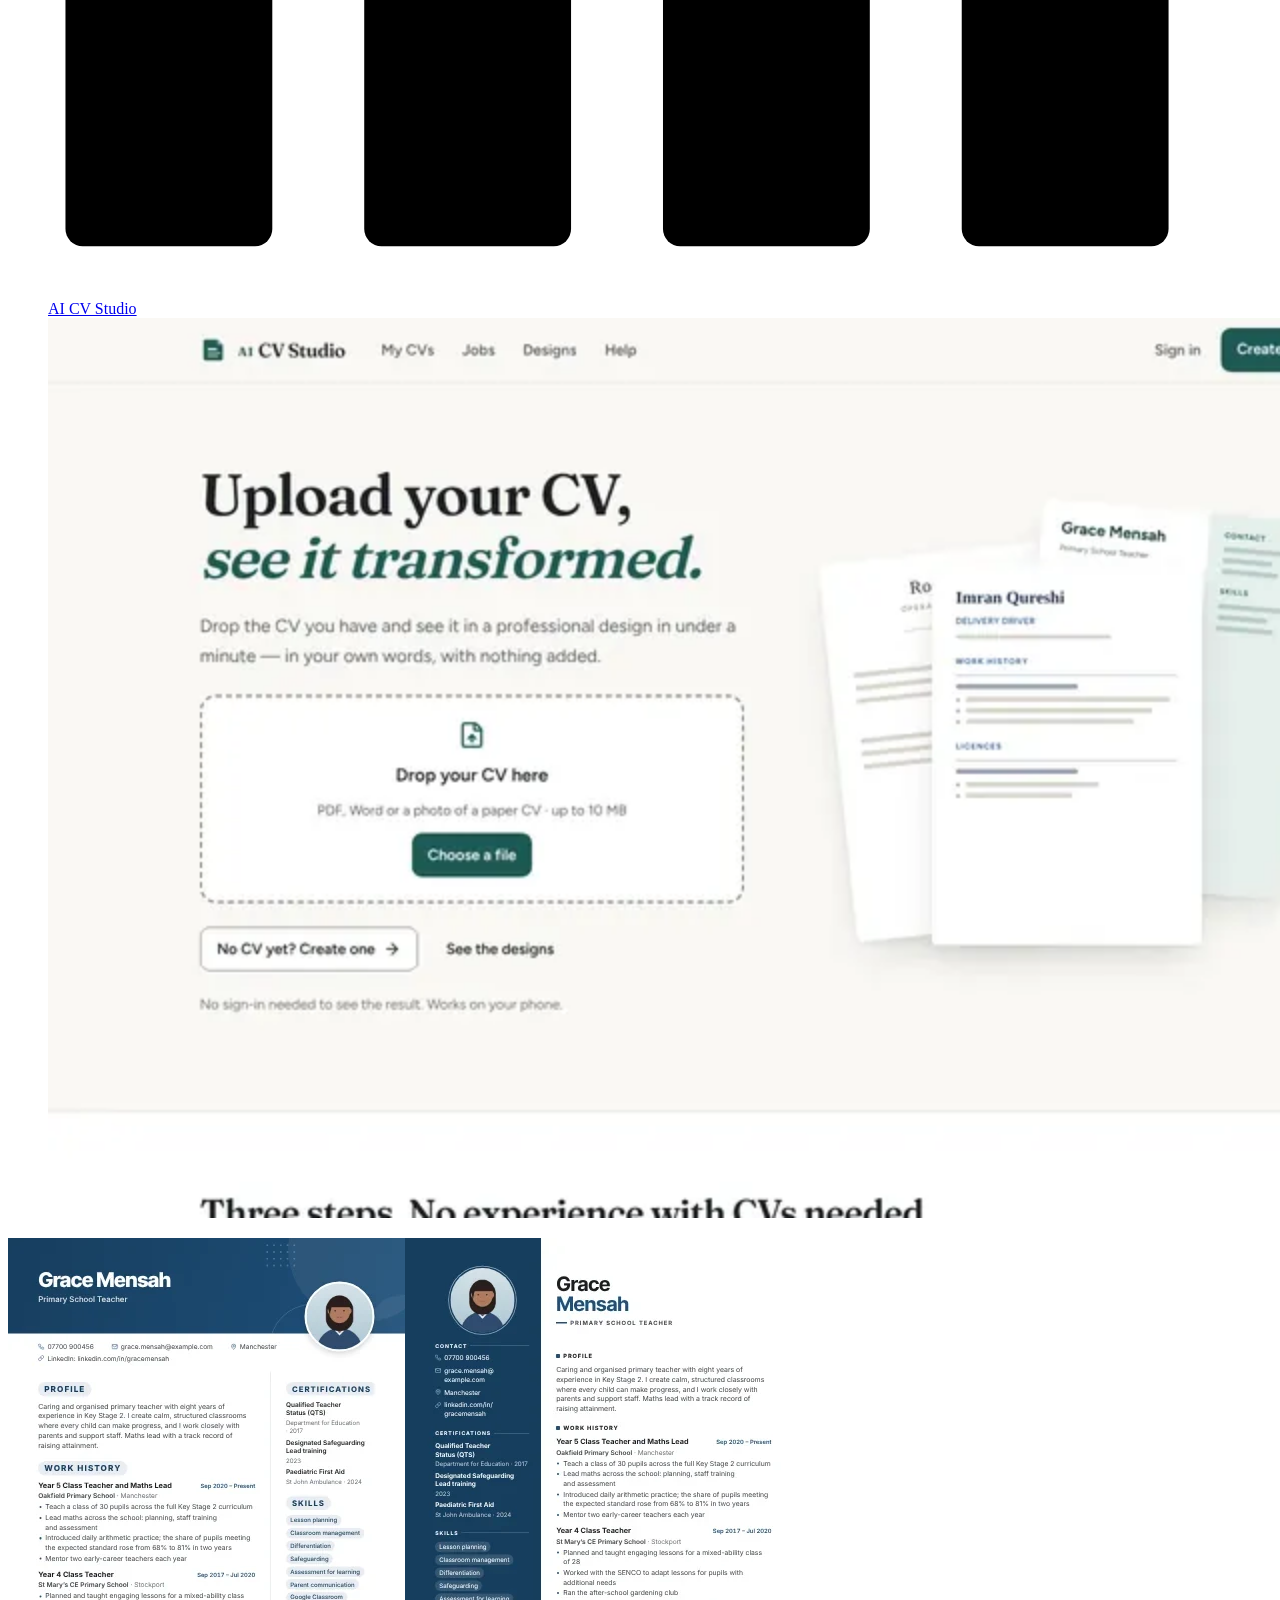
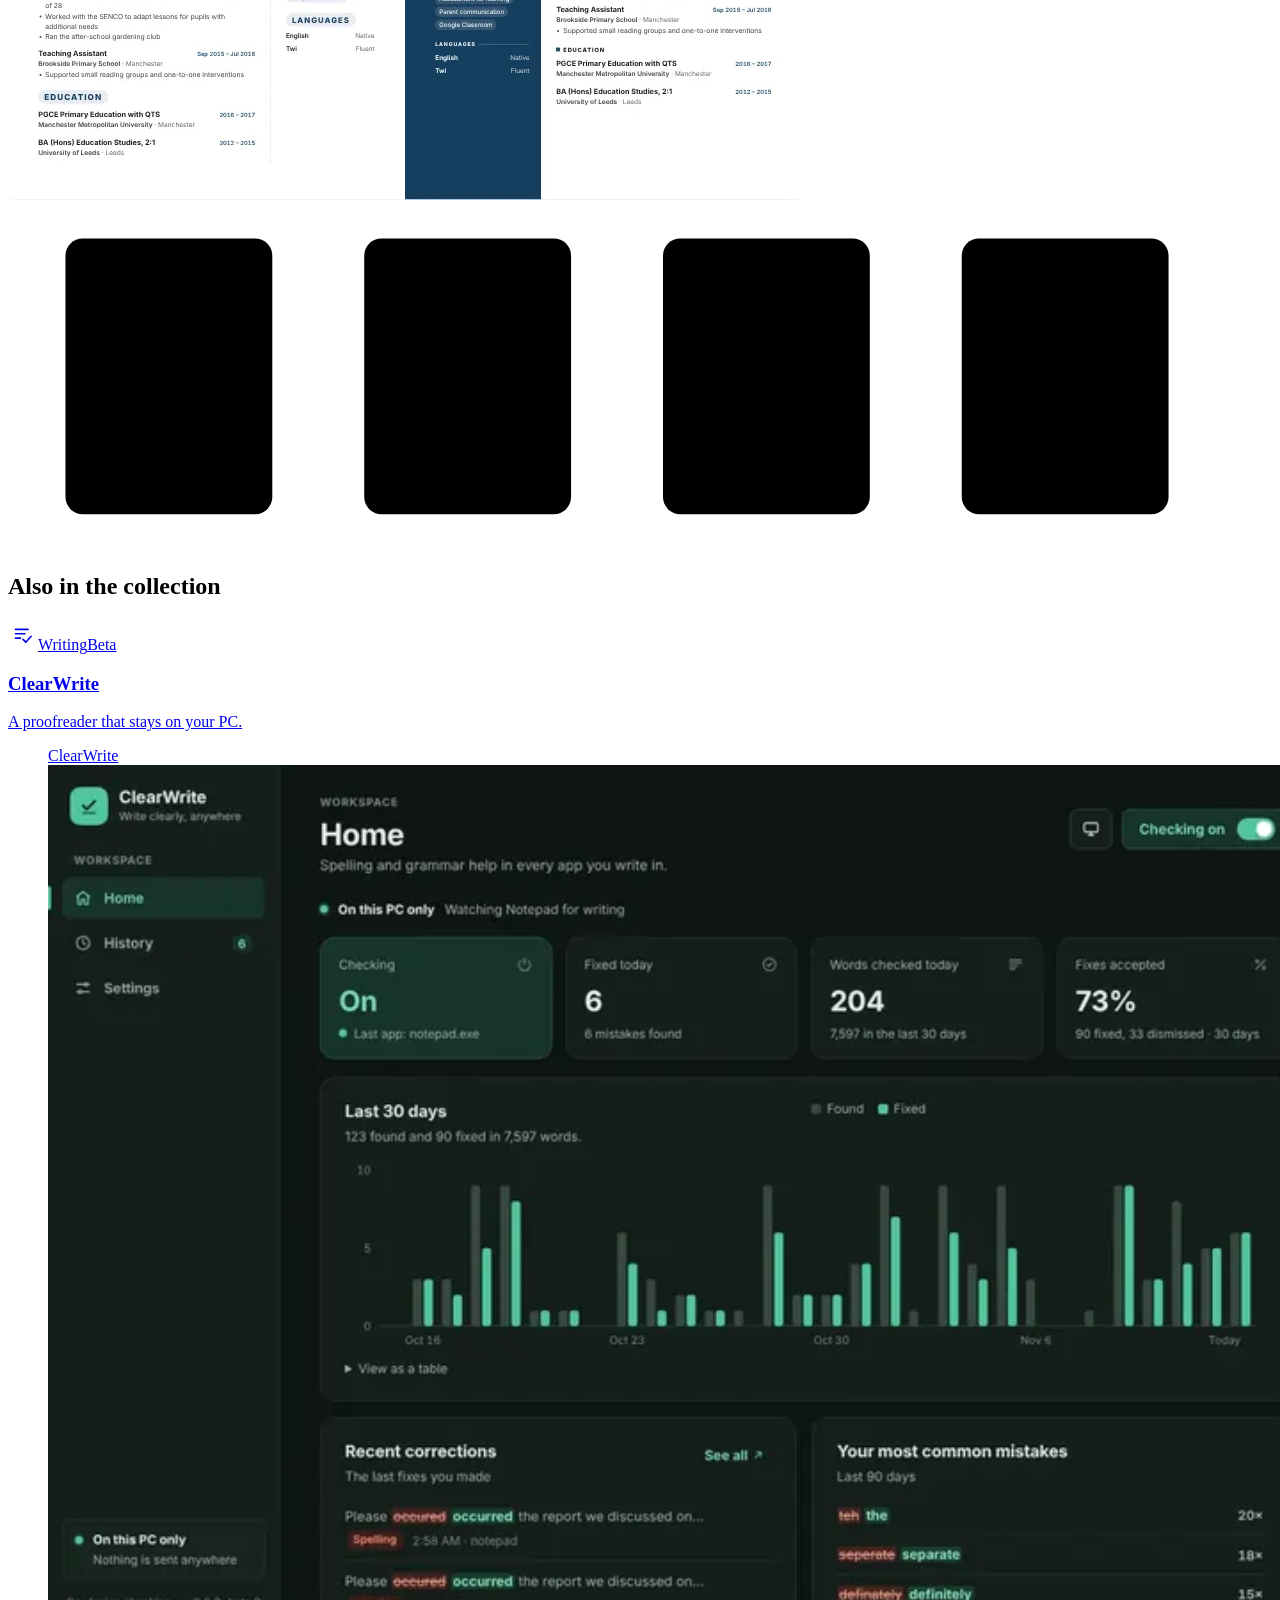
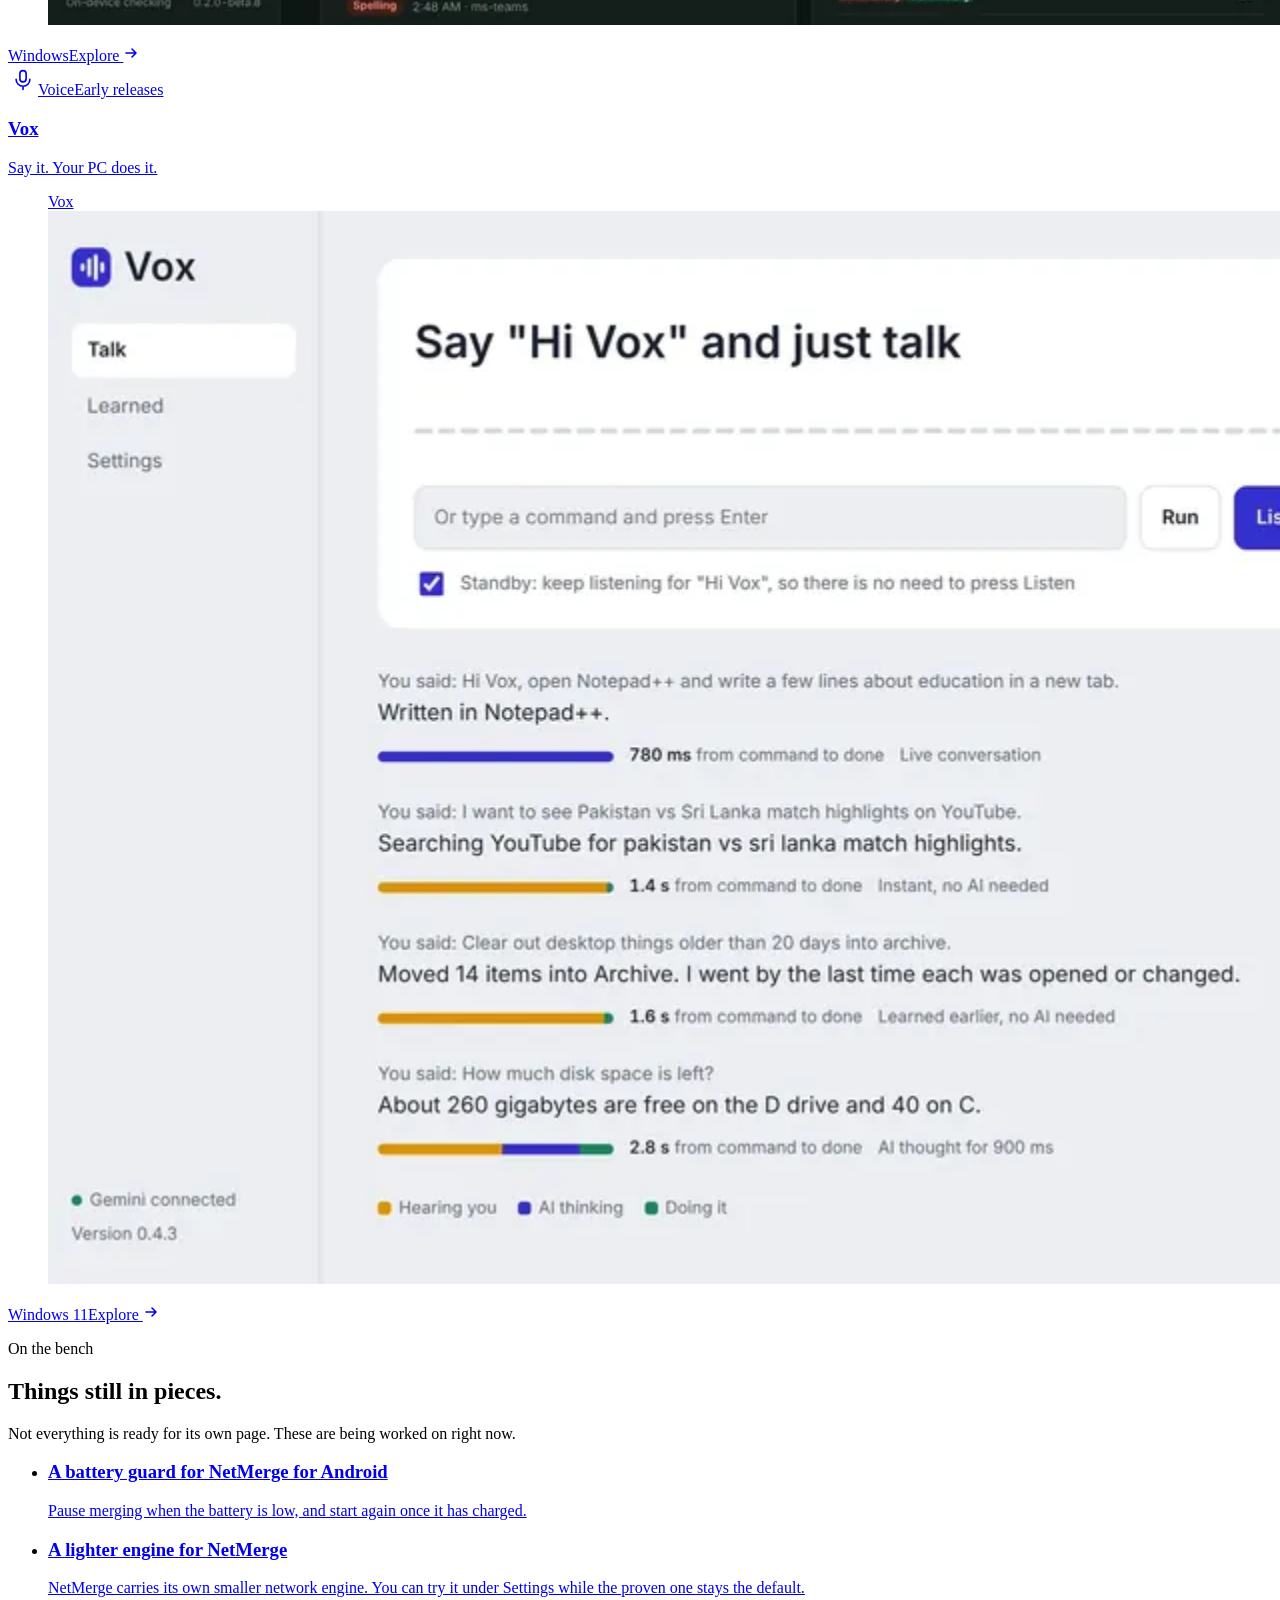
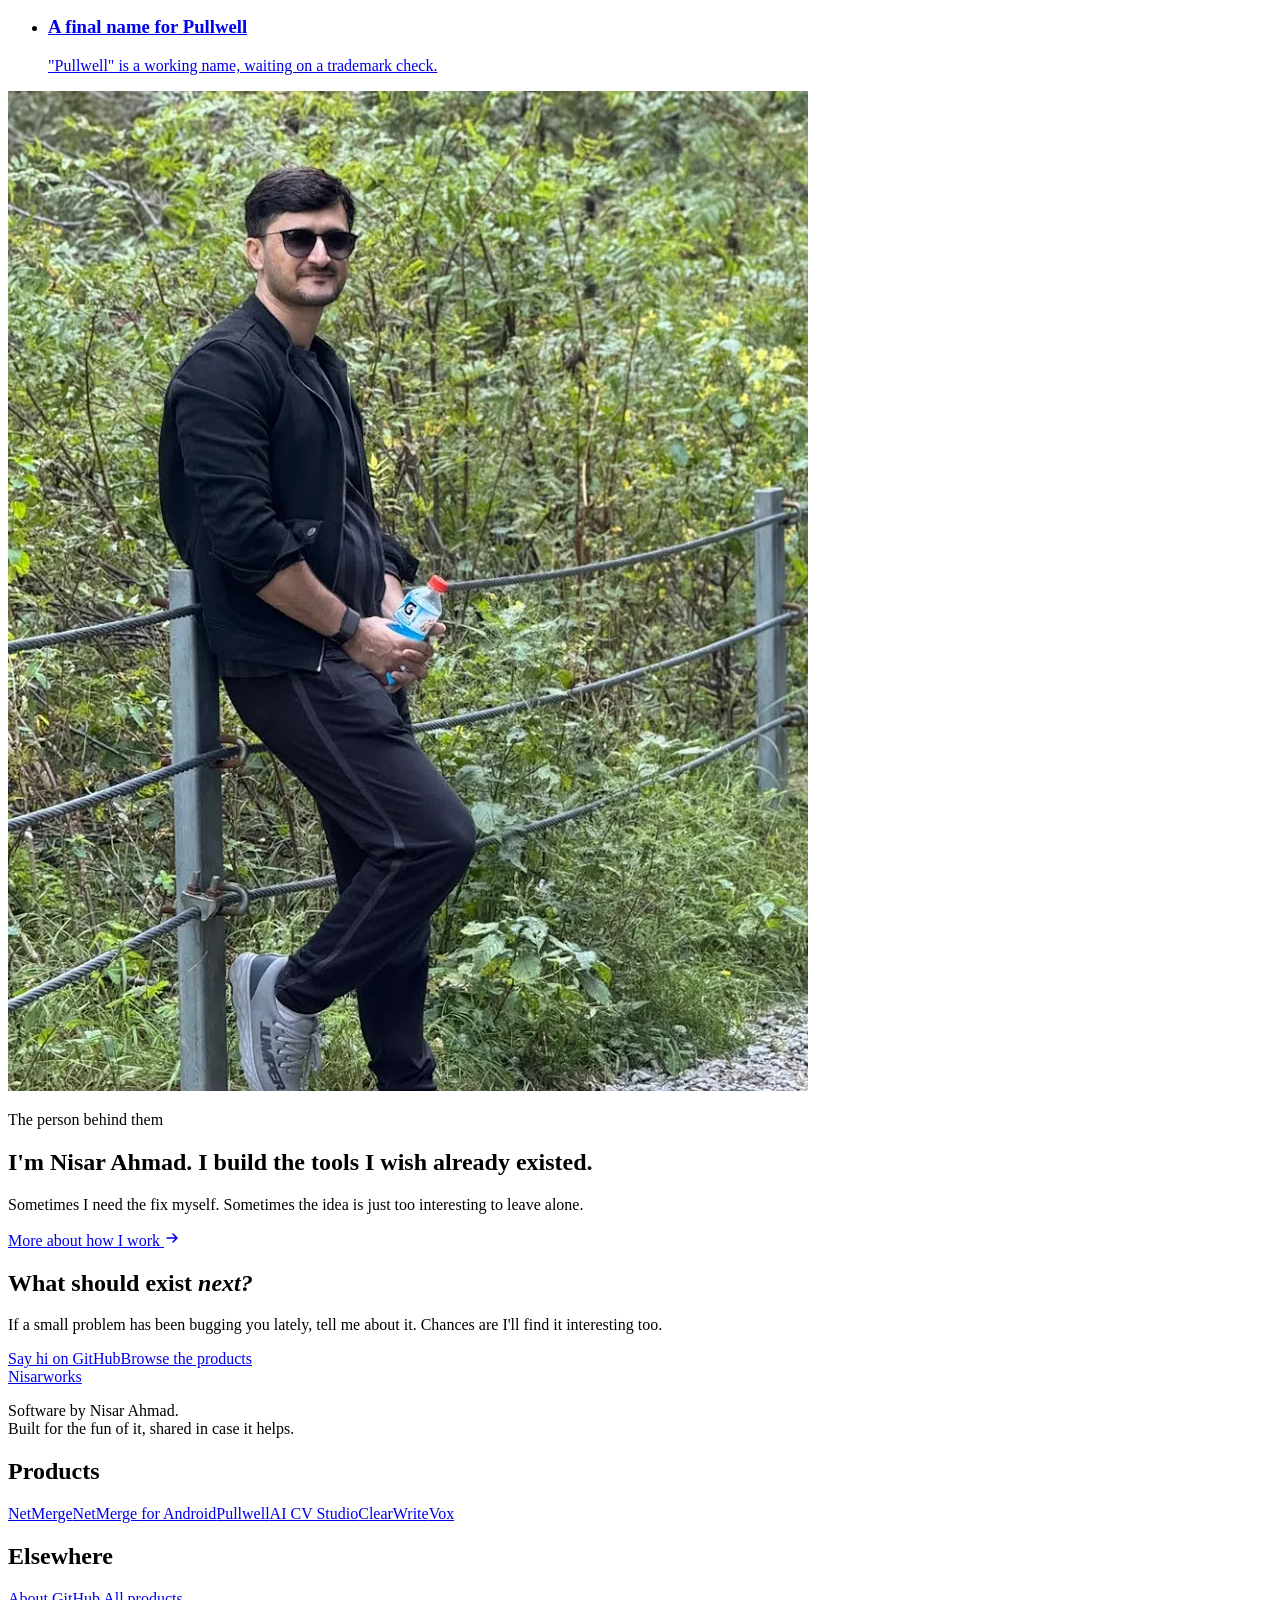
==== commit d29be9d4: "Final refinement pass on the review branch - Hero: a drawn workbench where a tangle unwinds into a t" ====
--- a/public/index.html
+++ b/public/index.html
@@ -19,7 +19,7 @@
 <link rel="icon" href="/favicon.svg" type="image/svg+xml">
 <link rel="preload" href="/fonts/instrument-serif-latin-400-normal.woff2" as="font" type="font/woff2" crossorigin>
 <link rel="preload" href="/fonts/geist-latin-wght-normal.woff2" as="font" type="font/woff2" crossorigin>
-<link rel="stylesheet" href="/assets/styles.6c14c39e.css">
+<link rel="stylesheet" href="/assets/styles.c71067a8.css">
 <script type="application/ld+json">{"@context":"https://schema.org","@type":"WebSite","name":"Nisarworks","url":"https://nisarworks.com","description":"Nisarworks is the home of the software Nisar Ahmad builds: NetMerge, Pullwell, ClearWrite, Vox and AI CV Studio.","author":{"@type":"Person","name":"Nisar Ahmad","url":"https://nisarworks.com/about/"}}</script>
 <script>document.documentElement.classList.add('js')</script>
 </head>
@@ -44,12 +44,45 @@
     <p class="hero-sub">A home for the tools I build because I wanted them to exist. They are free to use, and a new one appears whenever an idea refuses to leave me alone.</p>
     <div class="actions"><a class="btn btn-p" href="/products/">See what I've built <svg class="arr" viewBox="0 0 16 16" width="16" height="16" fill="none" stroke="currentColor" stroke-width="1.6" stroke-linecap="round" stroke-linejoin="round" aria-hidden="true"><path d="M3 8h10M9 4l4 4-4 4"/></svg></a><a class="btn" href="/about/">Who makes these?</a></div>
   </div>
-  <div class="forge-wrap">
-    <div class="forge" aria-hidden="true"><canvas></canvas></div>
-    <div class="forge-fallback" aria-hidden="true"><span class="mark" style="--p:#7396ff" aria-hidden="true"><svg viewBox="0 0 48 48" width="40" height="40" fill="none" stroke="currentColor" stroke-width="2.6" stroke-linecap="round" stroke-linejoin="round"><path d="M11 15C20 15 20 24 26 24M11 33C20 33 20 24 26 24H37"/><path d="M33 20l4.5 4-4.5 4"/><circle cx="11" cy="15" r="2.6" fill="currentColor" stroke="none"/><circle cx="11" cy="33" r="2.6" fill="currentColor" stroke="none"/></svg></span><span class="mark" style="--p:#8ab4ff" aria-hidden="true"><svg viewBox="0 0 48 48" width="40" height="40" fill="none" stroke="currentColor" stroke-width="2.6" stroke-linecap="round" stroke-linejoin="round"><rect x="14" y="8" width="20" height="32" rx="4"/><path d="M19 19c4 0 4 5 7 5M19 29c4 0 4-5 7-5h3"/></svg></span><span class="mark" style="--p:#35d2bd" aria-hidden="true"><svg viewBox="0 0 48 48" width="40" height="40" fill="none" stroke="currentColor" stroke-width="2.6" stroke-linecap="round" stroke-linejoin="round"><path d="M24 11v17M17 21.5l7 7 7-7"/><path d="M13 28v6h22v-6"/></svg></span><span class="mark" style="--p:#ecdcb8" aria-hidden="true"><svg viewBox="0 0 48 48" width="40" height="40" fill="none" stroke="currentColor" stroke-width="2.6" stroke-linecap="round" stroke-linejoin="round"><path d="M14 9h14l6 6v24H14z"/><circle cx="24" cy="21" r="3.2"/><path d="M18.5 32c0-5 11-5 11 0"/></svg></span><span class="mark" style="--p:#5fd79f" aria-hidden="true"><svg viewBox="0 0 48 48" width="40" height="40" fill="none" stroke="currentColor" stroke-width="2.6" stroke-linecap="round" stroke-linejoin="round"><path d="M12 15h20M12 22h15M12 29h8"/><path d="M24 31l4.5 4.5L37 26"/></svg></span><span class="mark" style="--p:#a08fff" aria-hidden="true"><svg viewBox="0 0 48 48" width="40" height="40" fill="none" stroke="currentColor" stroke-width="2.6" stroke-linecap="round" stroke-linejoin="round"><rect x="19" y="9" width="10" height="18" rx="5"/><path d="M13 23a11 11 0 0 0 22 0M24 34v5"/></svg></span></div>
-    <p class="forge-cap" aria-hidden="true"><span class="forge-q">Small annoyances</span><a class="forge-a" tabindex="-1" href="/products/">turned into software</a></p>
-  </div>
-  <script type="application/json" id="forge-data">[{"name":"NetMerge","slug":"netmerge","accent":"#7396ff","mark":"\u003cpath d=\"M11 15C20 15 20 24 26 24M11 33C20 33 20 24 26 24H37\"/>\u003cpath d=\"M33 20l4.5 4-4.5 4\"/>\u003ccircle cx=\"11\" cy=\"15\" r=\"2.6\" fill=\"currentColor\" stroke=\"none\"/>\u003ccircle cx=\"11\" cy=\"33\" r=\"2.6\" fill=\"currentColor\" stroke=\"none\"/>","q":"Two connections at home. One doing all the work."},{"name":"NetMerge for Android","slug":"netmerge-android","accent":"#8ab4ff","mark":"\u003crect x=\"14\" y=\"8\" width=\"20\" height=\"32\" rx=\"4\"/>\u003cpath d=\"M19 19c4 0 4 5 7 5M19 29c4 0 4-5 7-5h3\"/>","q":"A phone with two ways online, using one."},{"name":"Pullwell","slug":"pullwell","accent":"#35d2bd","mark":"\u003cpath d=\"M24 11v17M17 21.5l7 7 7-7\"/>\u003cpath d=\"M13 28v6h22v-6\"/>","q":"A download that dies at 94%."},{"name":"AI CV Studio","slug":"ai-cv-studio","accent":"#ecdcb8","mark":"\u003cpath d=\"M14 9h14l6 6v24H14z\"/>\u003ccircle cx=\"24\" cy=\"21\" r=\"3.2\"/>\u003cpath d=\"M18.5 32c0-5 11-5 11 0\"/>","q":"Good experience, hidden behind a tired CV."},{"name":"ClearWrite","slug":"clearwrite","accent":"#5fd79f","mark":"\u003cpath d=\"M12 15h20M12 22h15M12 29h8\"/>\u003cpath d=\"M24 31l4.5 4.5L37 26\"/>","q":"A spell check that wants my writing sent away."},{"name":"Vox","slug":"vox","accent":"#a08fff","mark":"\u003crect x=\"19\" y=\"9\" width=\"10\" height=\"18\" rx=\"5\"/>\u003cpath d=\"M13 23a11 11 0 0 0 22 0M24 34v5\"/>","q":"Doing by hand what I could just say."}]</script>
+  
+<div class="bench-wrap">
+<svg class="bench" viewBox="0 0 560 548" aria-label="A tangle of thread unwinds and runs through each finished tool, with one empty place left for the next.">
+  <defs><pattern id="pegs" width="28" height="28" patternUnits="userSpaceOnUse"><circle cx="14" cy="14" r="1.1" fill="#34302a"/></pattern></defs>
+  <rect class="b-board" x="6" y="6" width="548" height="536" rx="30"/>
+  <rect x="6" y="6" width="548" height="536" rx="30" fill="url(#pegs)"/>
+  <path class="b-tangle" d="M28 84C22 44 84 30 92 66S44 112 38 78 96 40 104 76 60 122 52 92 84 78 96 96"/>
+  <path class="b-thread" pathLength="1" d="M96 96C170 56 228 66 290 100S426 104 452 172 470 294 402 322 300 230 240 268 128 252 100 332 94 444 172 462 306 502 358 462"/>
+  <circle class="b-spark" r="4.5" style="offset-path:path('M96 96C170 56 228 66 290 100S426 104 452 172 470 294 402 322 300 230 240 268 128 252 100 332 94 444 172 462 306 502 358 462')"/>
+  
+  <a href="/products/netmerge/" aria-label="NetMerge: Every internet line you have, working at once." style="--p:#7396ff;--d:0">
+    <g transform="translate(248 58)"><g class="b-tile"><rect width="84" height="84" rx="22"/><g class="b-mark" transform="translate(18 18)" fill="none" stroke="currentColor" stroke-width="2.6" stroke-linecap="round" stroke-linejoin="round"><path d="M11 15C20 15 20 24 26 24M11 33C20 33 20 24 26 24H37"/><path d="M33 20l4.5 4-4.5 4"/><circle cx="11" cy="15" r="2.6" fill="currentColor" stroke="none"/><circle cx="11" cy="33" r="2.6" fill="currentColor" stroke="none"/></g></g></g>
+    <text x="290" y="162" text-anchor="middle">NetMerge</text>
+  </a>
+  <a href="/products/netmerge-android/" aria-label="NetMerge for Android: Wi-Fi and mobile data, at the same time." style="--p:#8ab4ff;--d:1">
+    <g transform="translate(410 130)"><g class="b-tile"><rect width="84" height="84" rx="22"/><g class="b-mark" transform="translate(18 18)" fill="none" stroke="currentColor" stroke-width="2.6" stroke-linecap="round" stroke-linejoin="round"><rect x="14" y="8" width="20" height="32" rx="4"/><path d="M19 19c4 0 4 5 7 5M19 29c4 0 4-5 7-5h3"/></g></g></g>
+    <text x="452" y="234" text-anchor="middle">NetMerge for Android</text>
+  </a>
+  <a href="/products/pullwell/" aria-label="Pullwell: Downloads that finish." style="--p:#35d2bd;--d:2">
+    <g transform="translate(360 280)"><g class="b-tile"><rect width="84" height="84" rx="22"/><g class="b-mark" transform="translate(18 18)" fill="none" stroke="currentColor" stroke-width="2.6" stroke-linecap="round" stroke-linejoin="round"><path d="M24 11v17M17 21.5l7 7 7-7"/><path d="M13 28v6h22v-6"/></g></g></g>
+    <text x="402" y="384" text-anchor="middle">Pullwell</text>
+  </a>
+  <a href="/products/ai-cv-studio/" aria-label="AI CV Studio: Your CV, redesigned in minutes." style="--p:#ecdcb8;--d:3">
+    <g transform="translate(198 226)"><g class="b-tile"><rect width="84" height="84" rx="22"/><g class="b-mark" transform="translate(18 18)" fill="none" stroke="currentColor" stroke-width="2.6" stroke-linecap="round" stroke-linejoin="round"><path d="M14 9h14l6 6v24H14z"/><circle cx="24" cy="21" r="3.2"/><path d="M18.5 32c0-5 11-5 11 0"/></g></g></g>
+    <text x="240" y="330" text-anchor="middle">AI CV Studio</text>
+  </a>
+  <a href="/products/clearwrite/" aria-label="ClearWrite: A proofreader that stays on your PC." style="--p:#5fd79f;--d:4">
+    <g transform="translate(58 290)"><g class="b-tile"><rect width="84" height="84" rx="22"/><g class="b-mark" transform="translate(18 18)" fill="none" stroke="currentColor" stroke-width="2.6" stroke-linecap="round" stroke-linejoin="round"><path d="M12 15h20M12 22h15M12 29h8"/><path d="M24 31l4.5 4.5L37 26"/></g></g></g>
+    <text x="100" y="394" text-anchor="middle">ClearWrite</text>
+  </a>
+  <a href="/products/vox/" aria-label="Vox: Say it. Your PC does it." style="--p:#a08fff;--d:5">
+    <g transform="translate(130 420)"><g class="b-tile"><rect width="84" height="84" rx="22"/><g class="b-mark" transform="translate(18 18)" fill="none" stroke="currentColor" stroke-width="2.6" stroke-linecap="round" stroke-linejoin="round"><rect x="19" y="9" width="10" height="18" rx="5"/><path d="M13 23a11 11 0 0 0 22 0M24 34v5"/></g></g></g>
+    <text x="172" y="524" text-anchor="middle">Vox</text>
+  </a>
+  <g transform="translate(316 420)"><rect class="b-next" width="84" height="84" rx="22"/><text class="b-q" x="42" y="55" text-anchor="middle">?</text></g>
+  <text class="b-note" x="26" y="150">a small annoyance</text>
+  <text class="b-note" x="358" y="526" text-anchor="middle">next?</text>
+</svg>
+</div>
 </section>
 
 <div class="ticker" aria-hidden="true"><div><span>NetMerge</span><b>✳</b><span>NetMerge for Android</span><b>✳</b><span>Pullwell</span><b>✳</b><span>AI CV Studio</span><b>✳</b><span>ClearWrite</span><b>✳</b><span>Vox</span><b>✳</b><span>NetMerge</span><b>✳</b><span>NetMerge for Android</span><b>✳</b><span>Pullwell</span><b>✳</b><span>AI CV Studio</span><b>✳</b><span>ClearWrite</span><b>✳</b><span>Vox</span><b>✳</b><span>NetMerge</span><b>✳</b><span>NetMerge for Android</span><b>✳</b><span>Pullwell</span><b>✳</b><span>AI CV Studio</span><b>✳</b><span>ClearWrite</span><b>✳</b><span>Vox</span><b>✳</b><span>NetMerge</span><b>✳</b><span>NetMerge for Android</span><b>✳</b><span>Pullwell</span><b>✳</b><span>AI CV Studio</span><b>✳</b><span>ClearWrite</span><b>✳</b><span>Vox</span><b>✳</b></div></div>
@@ -66,11 +99,16 @@
       <span class="go">Explore NetMerge <svg class="arr" viewBox="0 0 16 16" width="16" height="16" fill="none" stroke="currentColor" stroke-width="1.6" stroke-linecap="round" stroke-linejoin="round" aria-hidden="true"><path d="M3 8h10M9 4l4 4-4 4"/></svg></span>
       <span class="motif" aria-hidden="true"><svg viewBox="0 0 220 60"><path class="m-dash" d="M4 12C70 12 80 30 130 30"/><path class="m-dash m-2" d="M4 48C70 48 80 30 130 30"/><path d="M130 30H206M196 22l10 8-10 8"/><circle cx="130" cy="30" r="4" class="m-fill"/></svg></span>
     </div>
-    <div class="showcase-art">
+    <div class="showcase-art"><div class="stage stage-behind"><div class="st-behind">
+<figure class="frame ">
+  <div class="frame-bar" aria-hidden="true"><i></i><i></i><i></i><span>NetMerge</span></div>
+  <img src="/media/netmerge/connections-dark.webp" srcset="/media/netmerge/connections-dark-720.webp 720w, /media/netmerge/connections-dark.webp 1440w" sizes="(max-width: 980px) 92vw, 640px" width="1440" height="900" alt="" loading="lazy">
+</figure></div>
 <figure class="frame ">
   <div class="frame-bar" aria-hidden="true"><i></i><i></i><i></i><span>NetMerge</span></div>
   <img src="/media/netmerge/overview-cover.webp" srcset="/media/netmerge/overview-cover-720.webp 720w, /media/netmerge/overview-cover.webp 1440w" sizes="(max-width: 980px) 92vw, 640px" width="1440" height="900" alt="NetMerge overview in dark mode: two lines merged, a combined speed gauge and live traffic." loading="lazy">
-</figure></div>
+</figure></div></div>
+    <span class="motif-bg" aria-hidden="true"><svg viewBox="0 0 220 60"><path class="m-dash" d="M4 12C70 12 80 30 130 30"/><path class="m-dash m-2" d="M4 48C70 48 80 30 130 30"/><path d="M130 30H206M196 22l10 8-10 8"/><circle cx="130" cy="30" r="4" class="m-fill"/></svg></span>
   </a>
   <a class="showcase reveal flip" href="/products/netmerge-android/" style="--p:#8ab4ff;--p2:#5fd4c4;--i:1">
     <div class="showcase-text">
@@ -82,6 +120,7 @@
       <span class="motif" aria-hidden="true"><svg viewBox="0 0 220 60"><path class="m-blink" d="M10 26a22 22 0 0 1 30 0M16 33a13 13 0 0 1 18 0"/><circle cx="25" cy="42" r="3" class="m-fill"/><path class="m-2 m-blink m-late" d="M62 46v-6M70 46V34M78 46V26M86 46V18"/><path class="m-dash" d="M100 30H206M196 22l10 8-10 8"/></svg></span>
     </div>
     <div class="showcase-art"><div class="phones" role="img" aria-label="NetMerge for Android on a phone: the combined speed gauge, live speed per network, and the speed test."><img src="/media/netmerge-android/home-merging.webp" width="540" height="1070" alt="" loading="lazy"><img src="/media/netmerge-android/home-networks-dark.webp" width="540" height="1070" alt="" loading="lazy"><img src="/media/netmerge-android/speed-test.webp" width="540" height="1070" alt="" loading="lazy"></div></div>
+    <span class="motif-bg" aria-hidden="true"><svg viewBox="0 0 220 60"><path class="m-blink" d="M10 26a22 22 0 0 1 30 0M16 33a13 13 0 0 1 18 0"/><circle cx="25" cy="42" r="3" class="m-fill"/><path class="m-2 m-blink m-late" d="M62 46v-6M70 46V34M78 46V26M86 46V18"/><path class="m-dash" d="M100 30H206M196 22l10 8-10 8"/></svg></span>
   </a>
   <a class="showcase reveal" href="/products/pullwell/" style="--p:#35d2bd;--p2:#d9f27a;--i:2">
     <div class="showcase-text">
@@ -92,11 +131,12 @@
       <span class="go">Explore Pullwell <svg class="arr" viewBox="0 0 16 16" width="16" height="16" fill="none" stroke="currentColor" stroke-width="1.6" stroke-linecap="round" stroke-linejoin="round" aria-hidden="true"><path d="M3 8h10M9 4l4 4-4 4"/></svg></span>
       <span class="motif" aria-hidden="true"><svg viewBox="0 0 220 60"><rect class="m-seg" style="--d:0.00s" x="6" y="22" width="13" height="16" rx="3"/><rect class="m-seg" style="--d:0.18s" x="23.6" y="22" width="13" height="16" rx="3"/><rect class="m-seg" style="--d:0.36s" x="41.2" y="22" width="13" height="16" rx="3"/><rect class="m-seg" style="--d:0.54s" x="58.800000000000004" y="22" width="13" height="16" rx="3"/><rect class="m-seg" style="--d:0.72s" x="76.4" y="22" width="13" height="16" rx="3"/><rect class="m-seg" style="--d:0.90s" x="94" y="22" width="13" height="16" rx="3"/><rect class="m-seg" style="--d:1.08s" x="111.60000000000001" y="22" width="13" height="16" rx="3"/><rect class="m-seg" style="--d:1.26s" x="129.20000000000002" y="22" width="13" height="16" rx="3"/><rect class="m-seg" style="--d:1.44s" x="146.8" y="22" width="13" height="16" rx="3"/><rect class="m-seg" style="--d:1.62s" x="164.4" y="22" width="13" height="16" rx="3"/><rect class="m-seg" style="--d:1.80s" x="182" y="22" width="13" height="16" rx="3"/><rect class="m-seg" style="--d:1.98s" x="199.60000000000002" y="22" width="13" height="16" rx="3"/></svg></span>
     </div>
-    <div class="showcase-art">
+    <div class="showcase-art"><div class="stage stage-inset">
 <figure class="frame ">
   <div class="frame-bar" aria-hidden="true"><i></i><i></i><i></i><span>Pullwell</span></div>
   <img src="/media/pullwell/main-dark.webp" srcset="/media/pullwell/main-dark-720.webp 720w, /media/pullwell/main-dark.webp 1440w" sizes="(max-width: 980px) 92vw, 640px" width="1280" height="720" alt="Pullwell main window in dark mode with a list of downloads, one in progress." loading="lazy">
-</figure></div>
+</figure><img class="st-inset" src="/media/pullwell/progress-crop.webp" width="622" height="293" alt="" loading="lazy"></div></div>
+    <span class="motif-bg" aria-hidden="true"><svg viewBox="0 0 220 60"><rect class="m-seg" style="--d:0.00s" x="6" y="22" width="13" height="16" rx="3"/><rect class="m-seg" style="--d:0.18s" x="23.6" y="22" width="13" height="16" rx="3"/><rect class="m-seg" style="--d:0.36s" x="41.2" y="22" width="13" height="16" rx="3"/><rect class="m-seg" style="--d:0.54s" x="58.800000000000004" y="22" width="13" height="16" rx="3"/><rect class="m-seg" style="--d:0.72s" x="76.4" y="22" width="13" height="16" rx="3"/><rect class="m-seg" style="--d:0.90s" x="94" y="22" width="13" height="16" rx="3"/><rect class="m-seg" style="--d:1.08s" x="111.60000000000001" y="22" width="13" height="16" rx="3"/><rect class="m-seg" style="--d:1.26s" x="129.20000000000002" y="22" width="13" height="16" rx="3"/><rect class="m-seg" style="--d:1.44s" x="146.8" y="22" width="13" height="16" rx="3"/><rect class="m-seg" style="--d:1.62s" x="164.4" y="22" width="13" height="16" rx="3"/><rect class="m-seg" style="--d:1.80s" x="182" y="22" width="13" height="16" rx="3"/><rect class="m-seg" style="--d:1.98s" x="199.60000000000002" y="22" width="13" height="16" rx="3"/></svg></span>
   </a>
   <a class="showcase reveal flip" href="/products/ai-cv-studio/" style="--p:#ecdcb8;--p2:#58b596;--i:3">
     <div class="showcase-text">
@@ -107,11 +147,12 @@
       <span class="go">Explore AI CV Studio <svg class="arr" viewBox="0 0 16 16" width="16" height="16" fill="none" stroke="currentColor" stroke-width="1.6" stroke-linecap="round" stroke-linejoin="round" aria-hidden="true"><path d="M3 8h10M9 4l4 4-4 4"/></svg></span>
       <span class="motif" aria-hidden="true"><svg viewBox="0 0 220 60"><g class="m-page" style="--d:0s"><rect x="10" y="6" width="36" height="48" rx="3"/><path d="M17 18h22M17 26h22M17 34h14"/></g><g class="m-page m-2" style="--d:.5s"><rect x="62" y="6" width="36" height="48" rx="3"/><path d="M69 16h10v10H69zM84 18h8M84 24h8M69 34h22M69 42h16"/></g><g class="m-page" style="--d:1s"><rect x="114" y="6" width="36" height="48" rx="3"/><path d="M114 20h36M121 30h22M121 38h22M121 46h12"/></g><g class="m-page m-2" style="--d:1.5s"><rect x="166" y="6" width="36" height="48" rx="3"/><path d="M178 6v48M184 18h12M184 26h12M184 34h8"/></g></svg></span>
     </div>
-    <div class="showcase-art">
+    <div class="showcase-art"><div class="stage stage-sheets">
 <figure class="frame ">
   <div class="frame-bar" aria-hidden="true"><i></i><i></i><i></i><span>AI CV Studio</span></div>
   <img src="/media/ai-cv-studio/home.webp" srcset="/media/ai-cv-studio/home-720.webp 720w, /media/ai-cv-studio/home.webp 1440w" sizes="(max-width: 980px) 92vw, 640px" width="1440" height="900" alt="AI CV Studio home page with an upload box and the line: Upload your CV, see it transformed." loading="lazy">
-</figure></div>
+</figure><div class="st-sheets"><img src="/media/ai-cv-studio/vivid.webp" width="397" height="562" alt="" loading="lazy"><img src="/media/ai-cv-studio/atelier.webp" width="397" height="562" alt="" loading="lazy"></div></div></div>
+    <span class="motif-bg" aria-hidden="true"><svg viewBox="0 0 220 60"><g class="m-page" style="--d:0s"><rect x="10" y="6" width="36" height="48" rx="3"/><path d="M17 18h22M17 26h22M17 34h14"/></g><g class="m-page m-2" style="--d:.5s"><rect x="62" y="6" width="36" height="48" rx="3"/><path d="M69 16h10v10H69zM84 18h8M84 24h8M69 34h22M69 42h16"/></g><g class="m-page" style="--d:1s"><rect x="114" y="6" width="36" height="48" rx="3"/><path d="M114 20h36M121 30h22M121 38h22M121 46h12"/></g><g class="m-page m-2" style="--d:1.5s"><rect x="166" y="6" width="36" height="48" rx="3"/><path d="M178 6v48M184 18h12M184 26h12M184 34h8"/></g></svg></span>
   </a>
 </section>
 
@@ -183,6 +224,6 @@
   </div>
   <p class="foot-loop" aria-hidden="true">notice <b>→</b> wonder <b>→</b> build <b>→</b> share <b>→</b> repeat</p>
 </footer>
-<script src="/assets/app.a8a23ed9.js" defer></script>
+<script src="/assets/app.d4180721.js" defer></script>
 </body>
 </html>
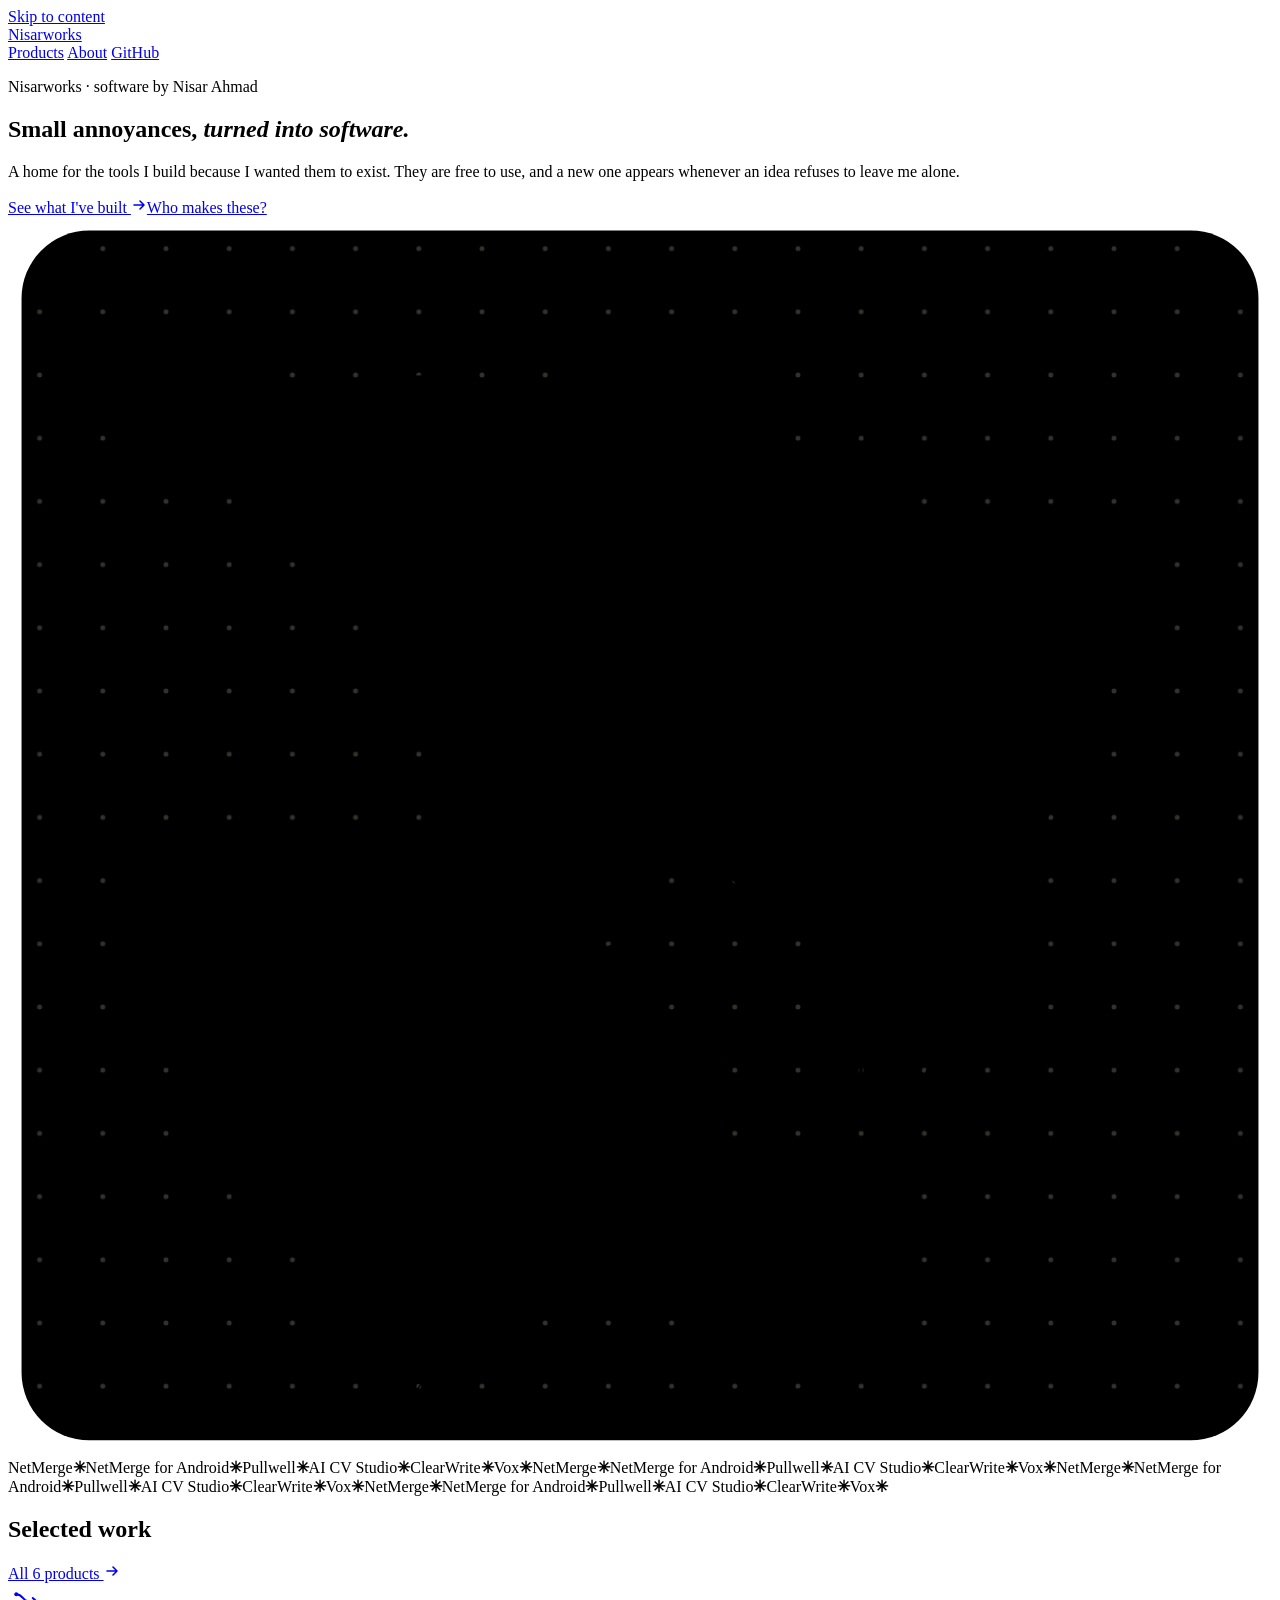
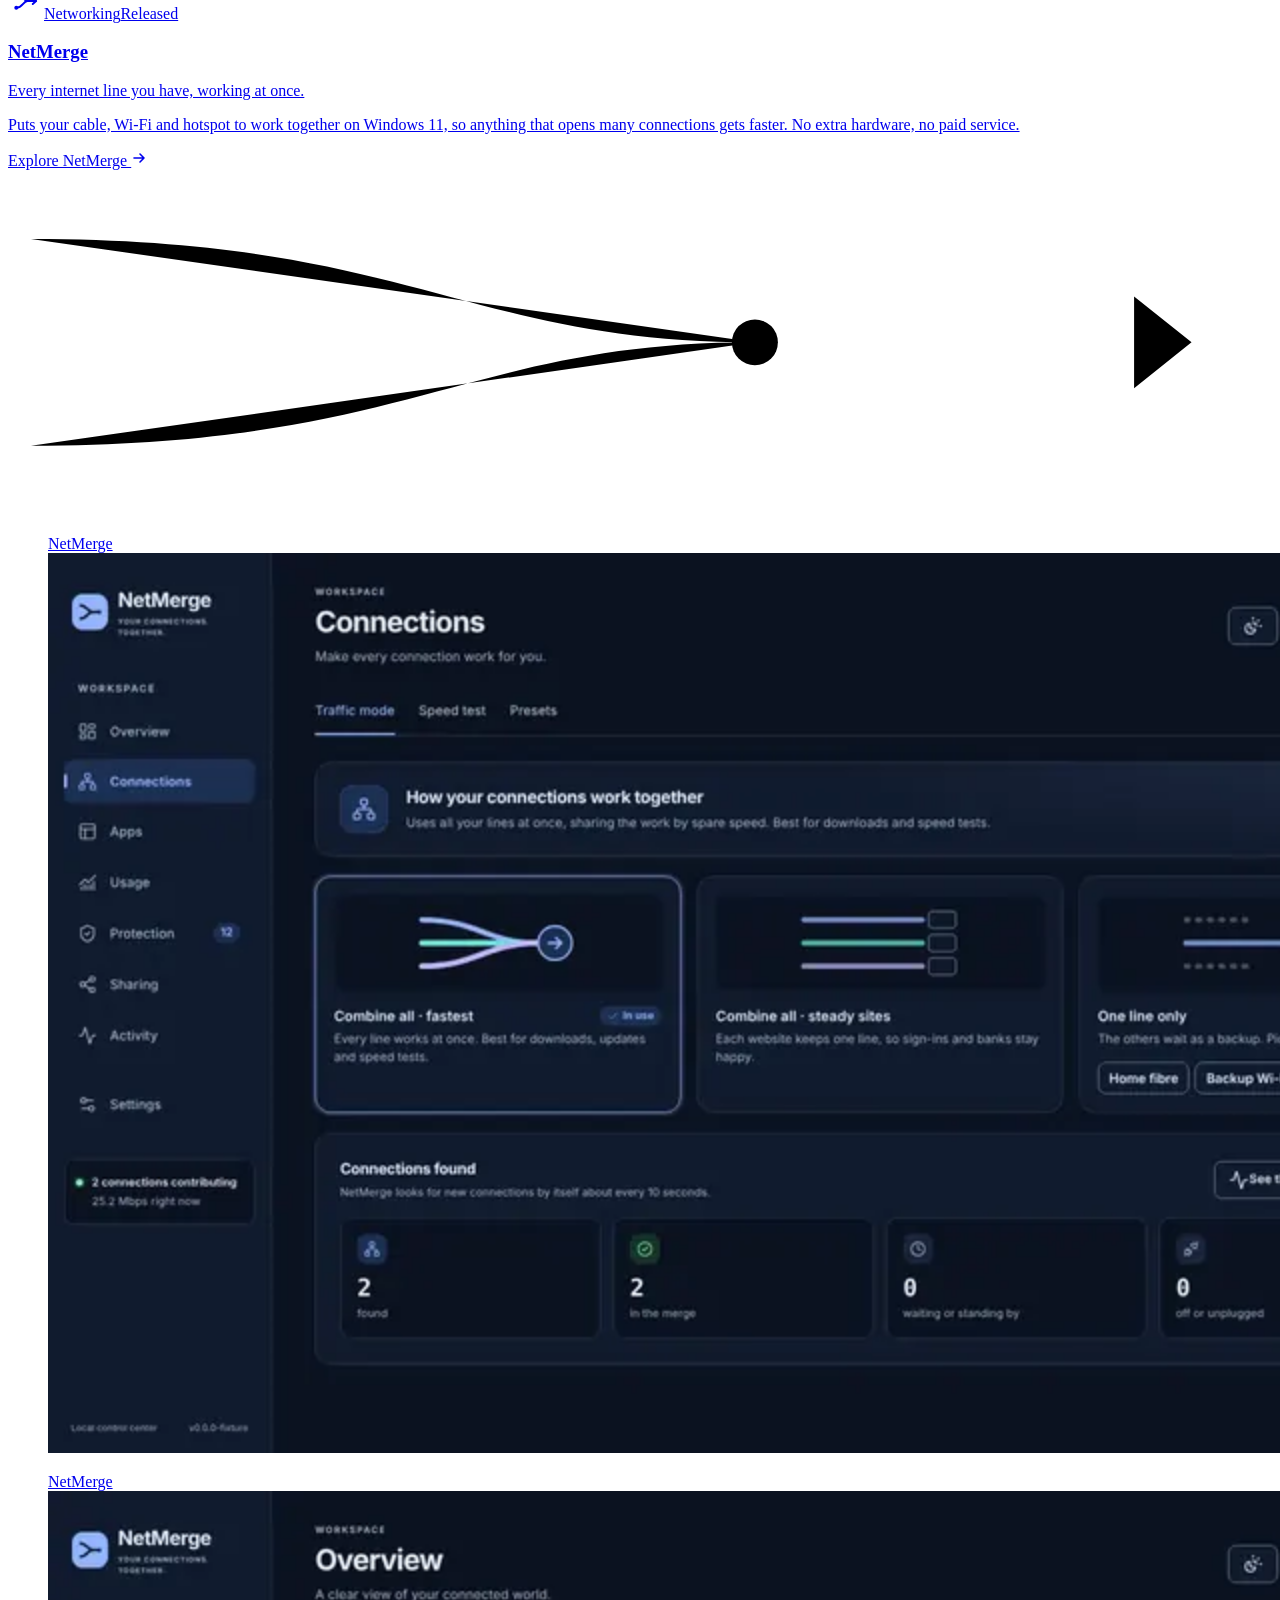
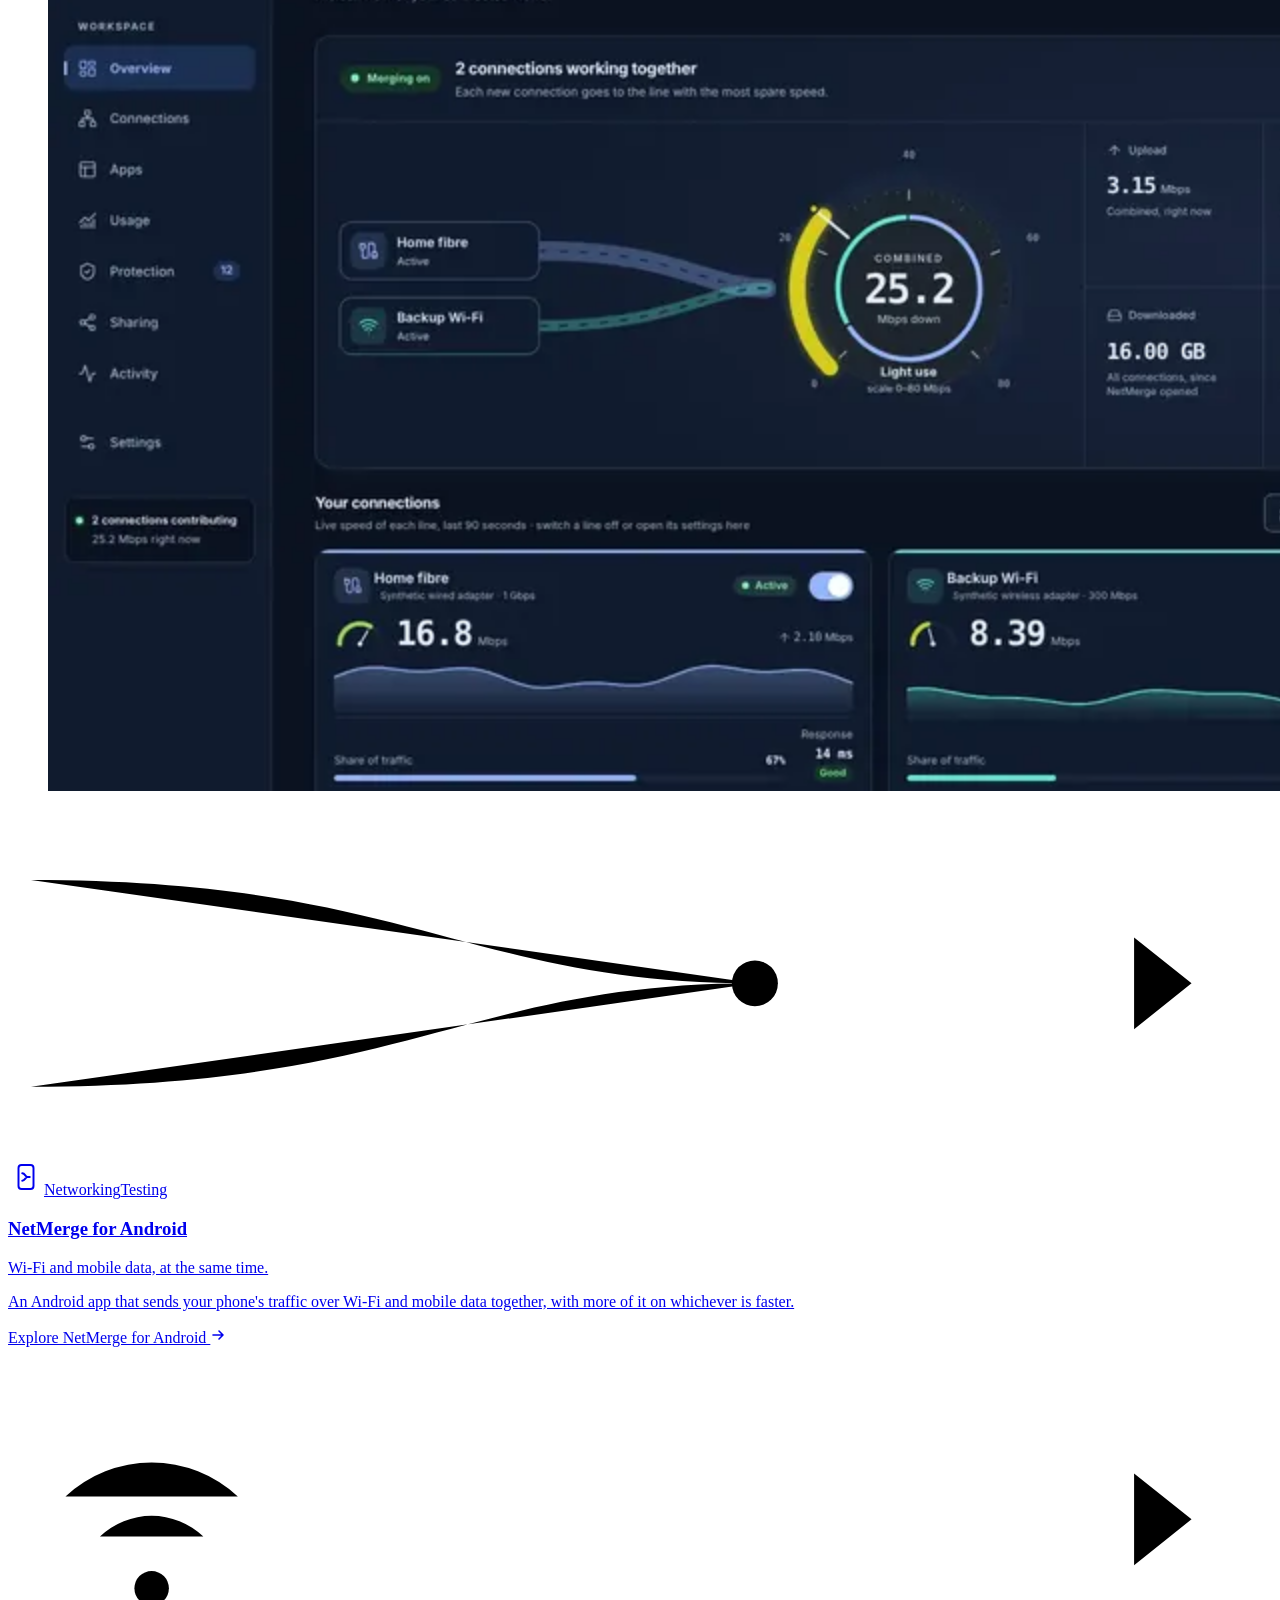
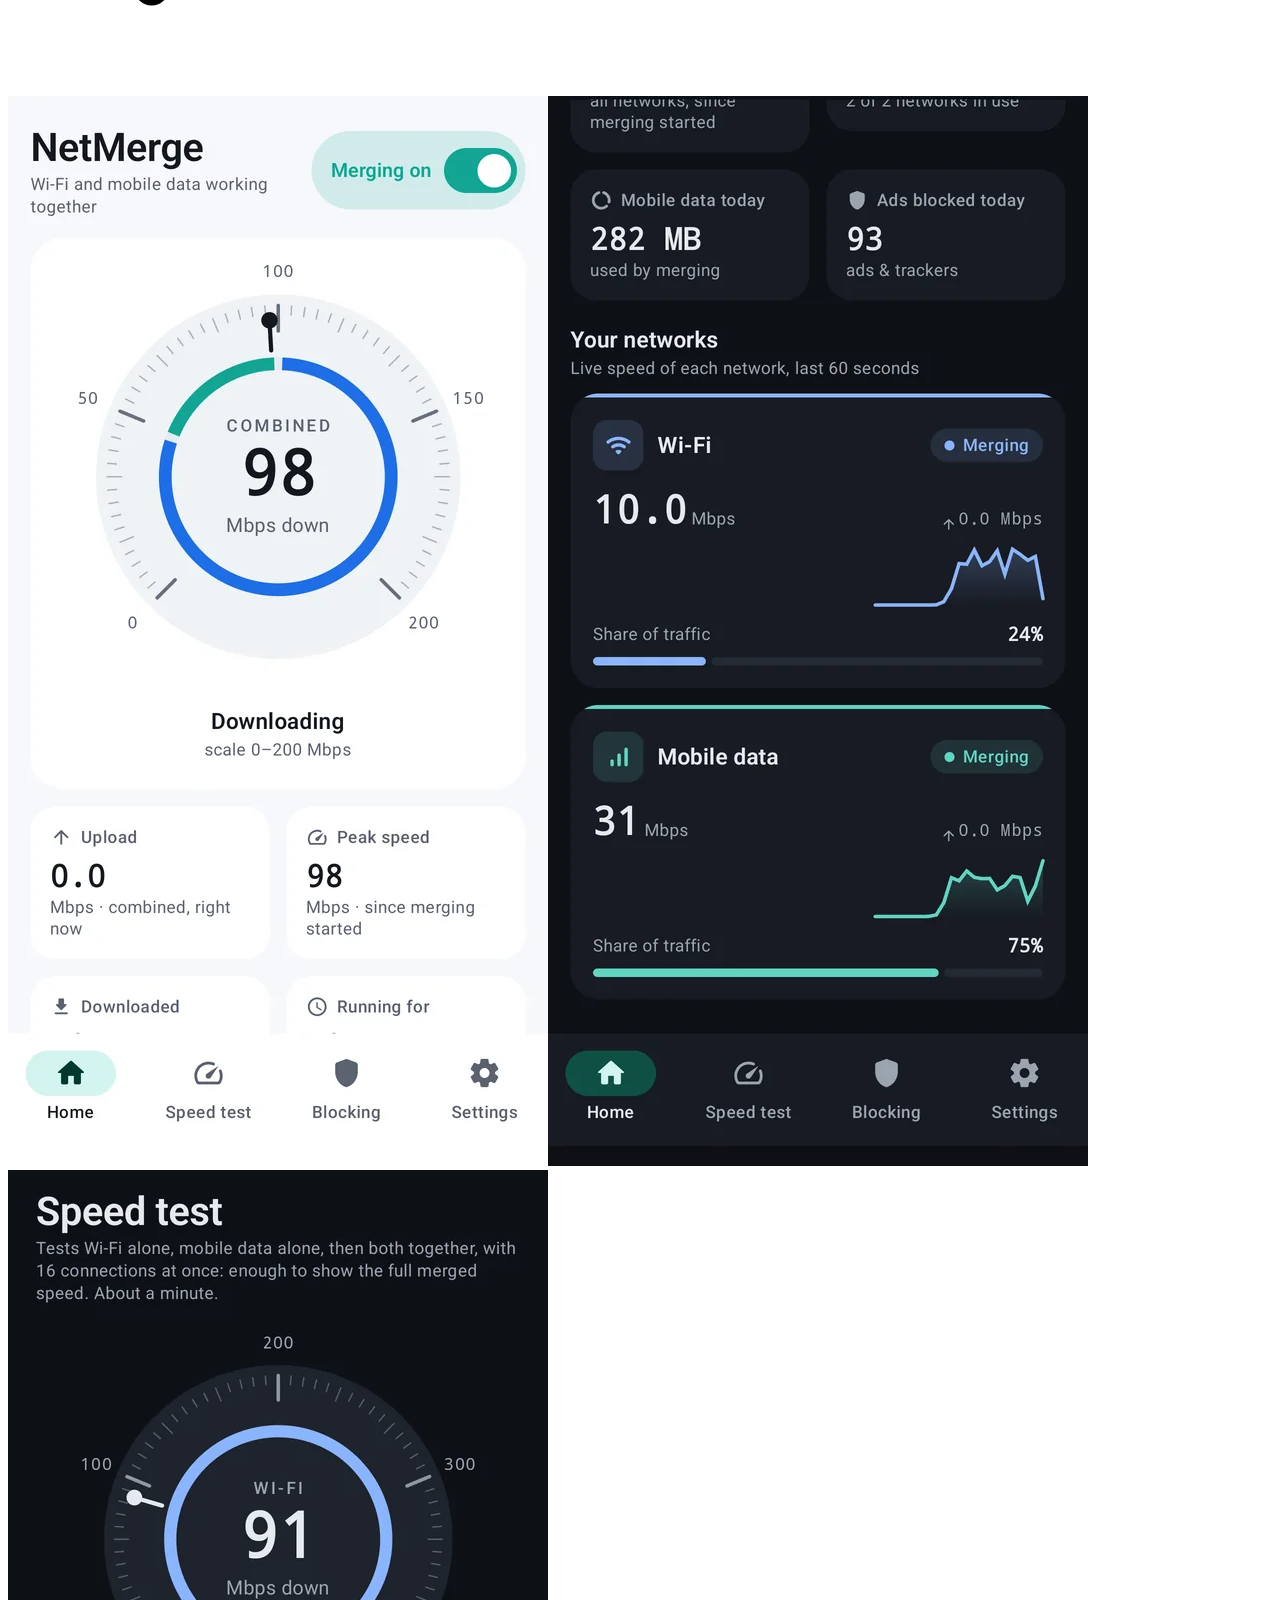
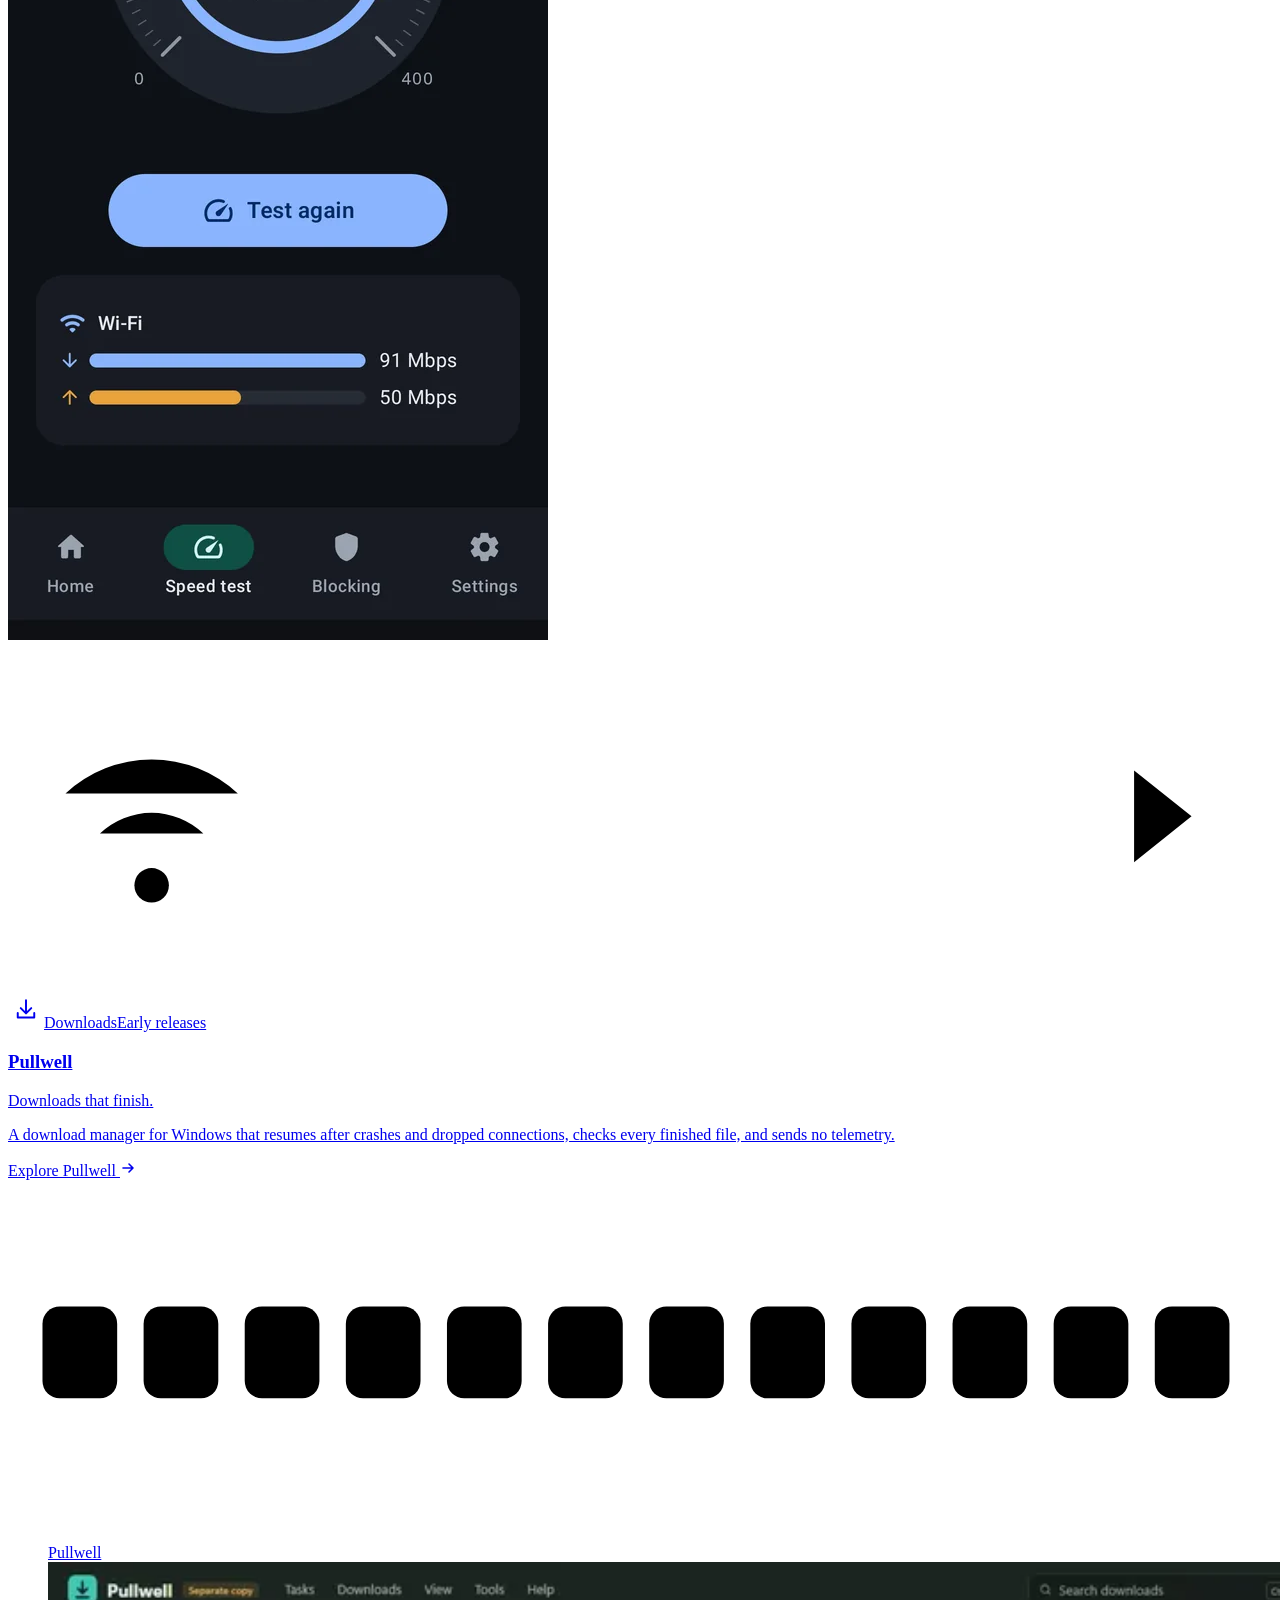
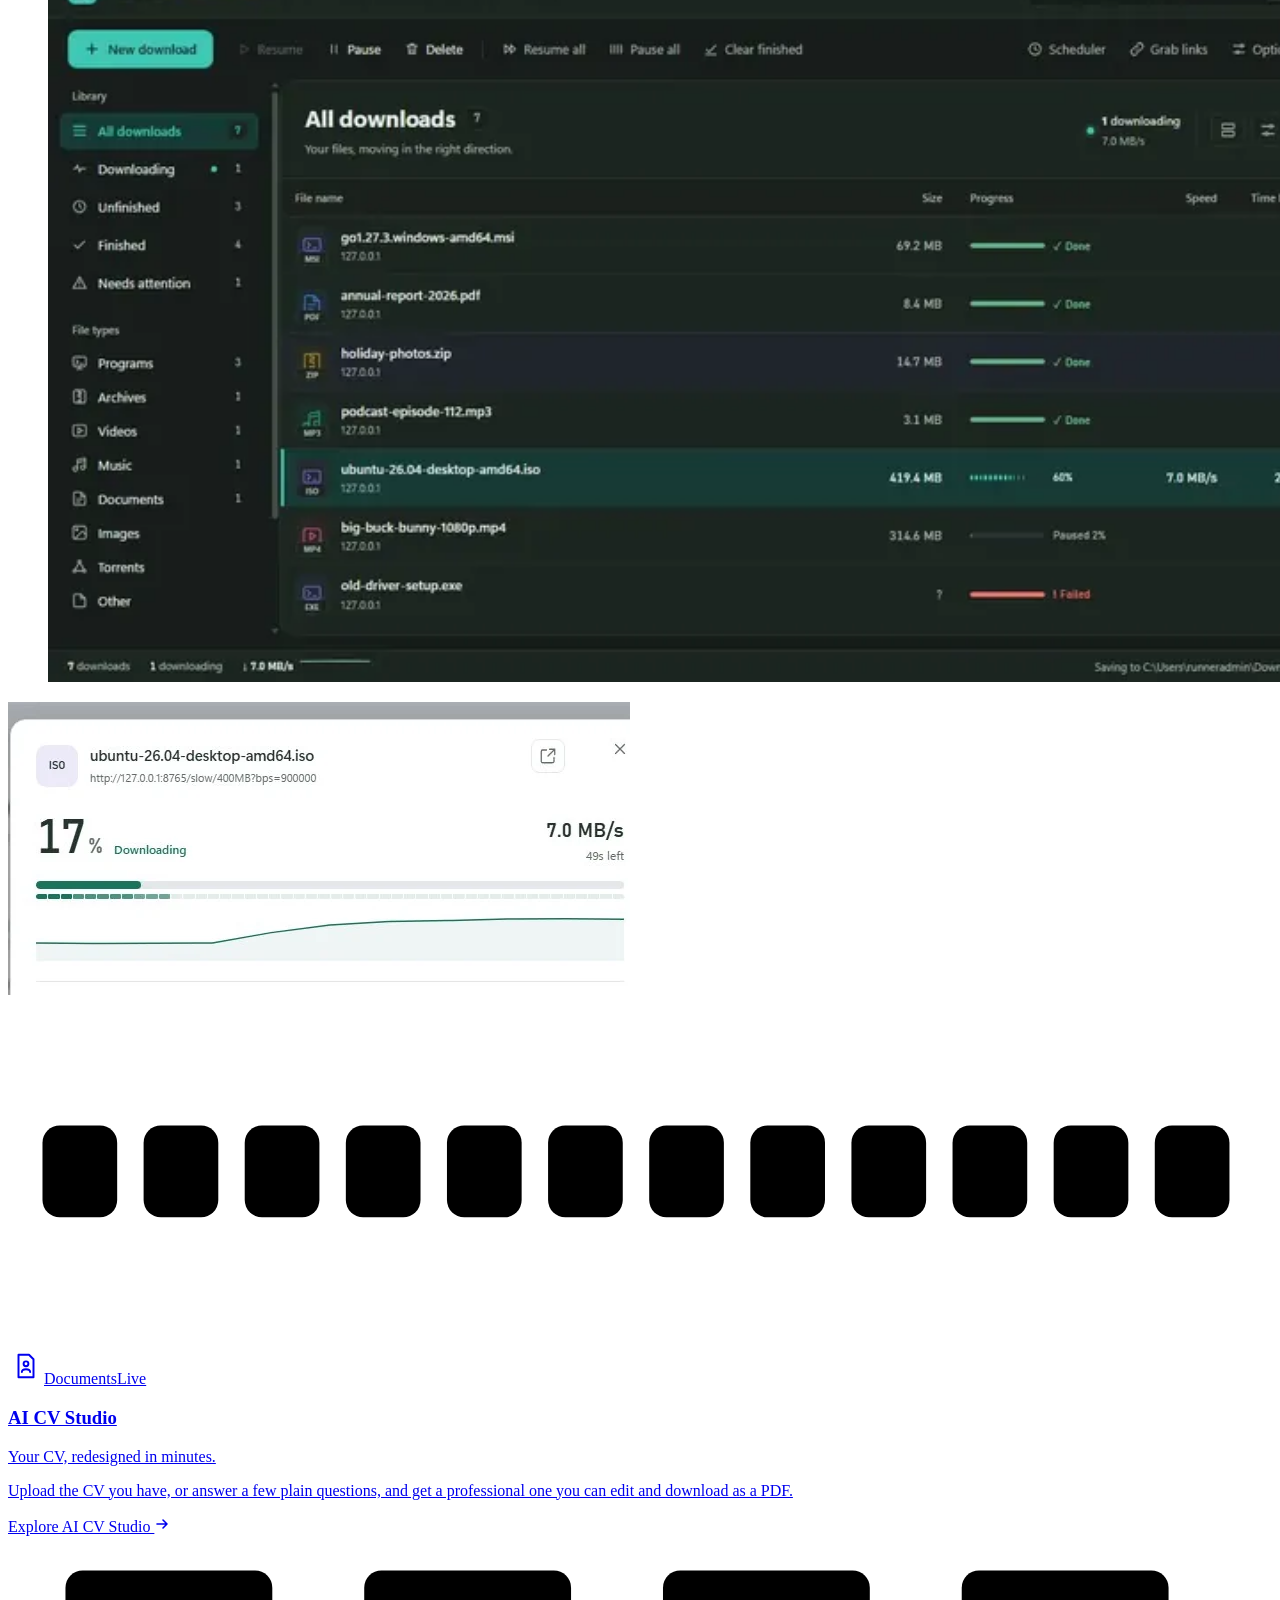
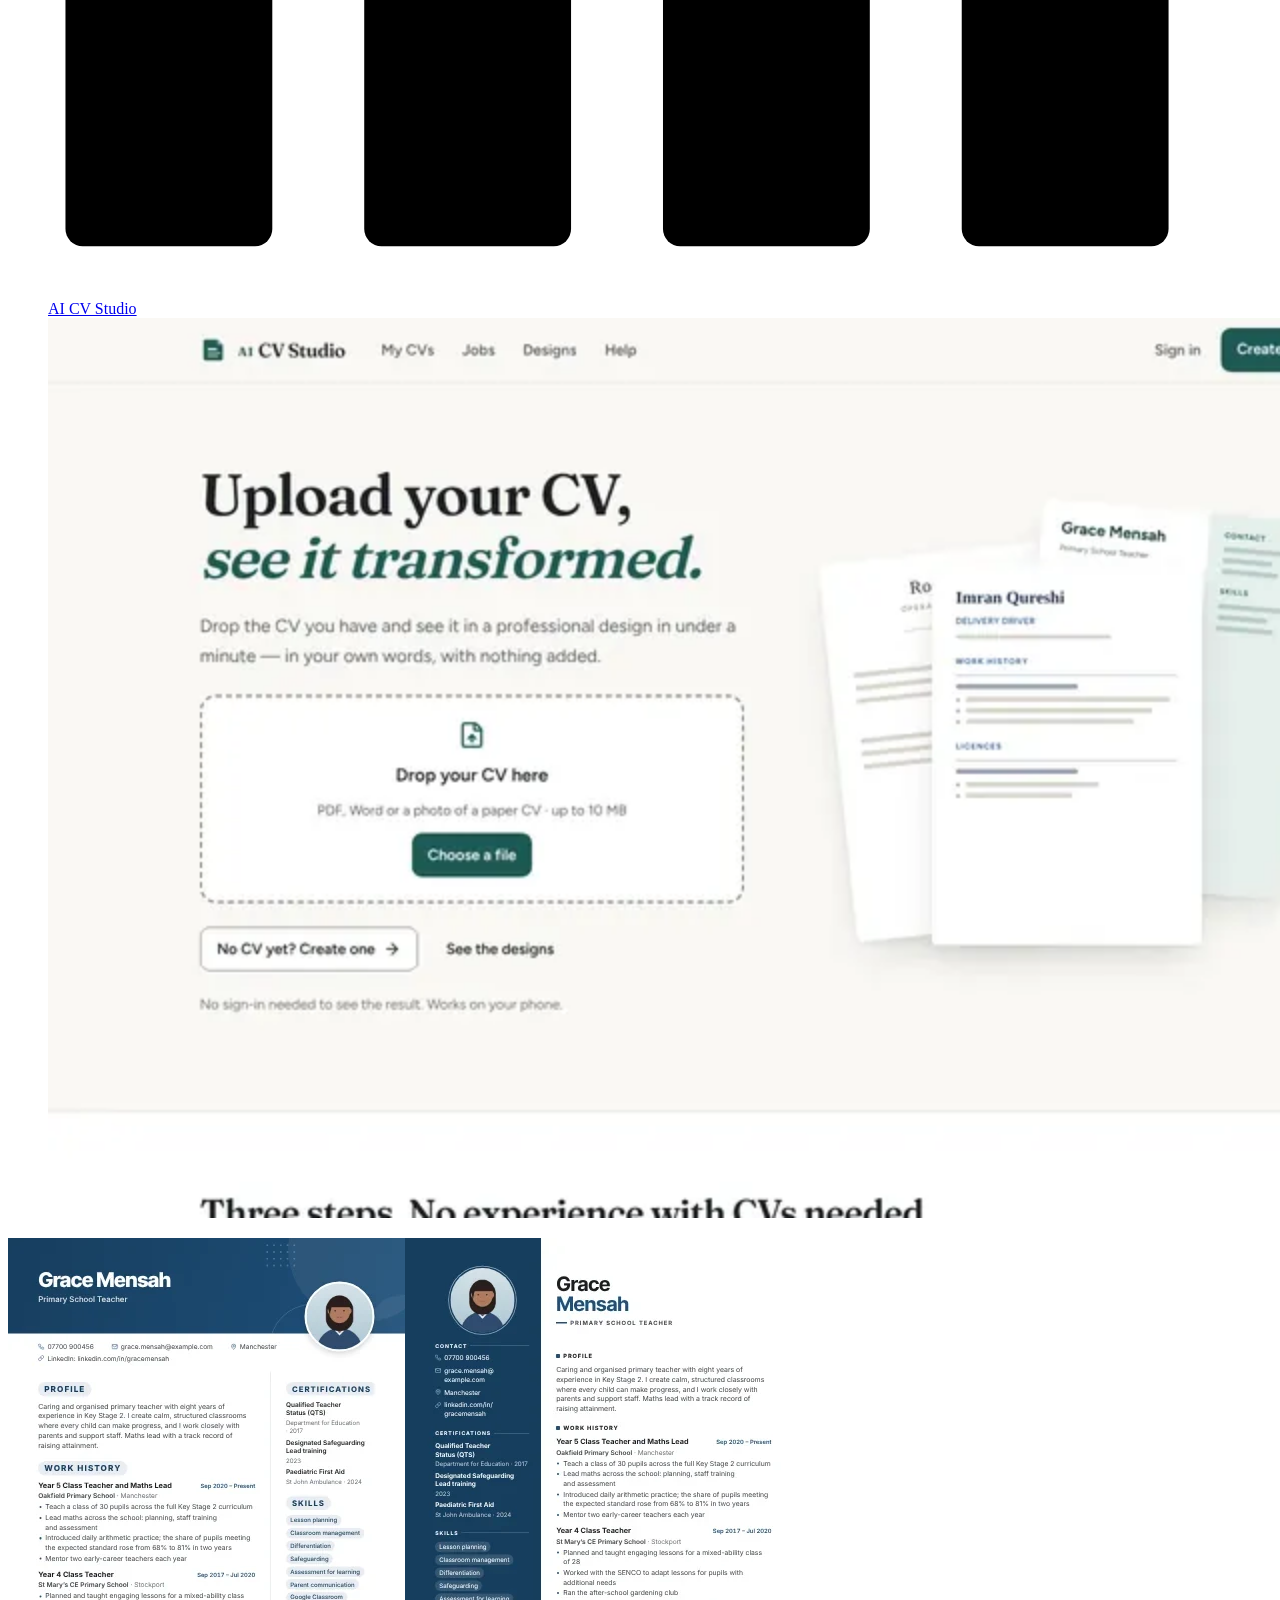
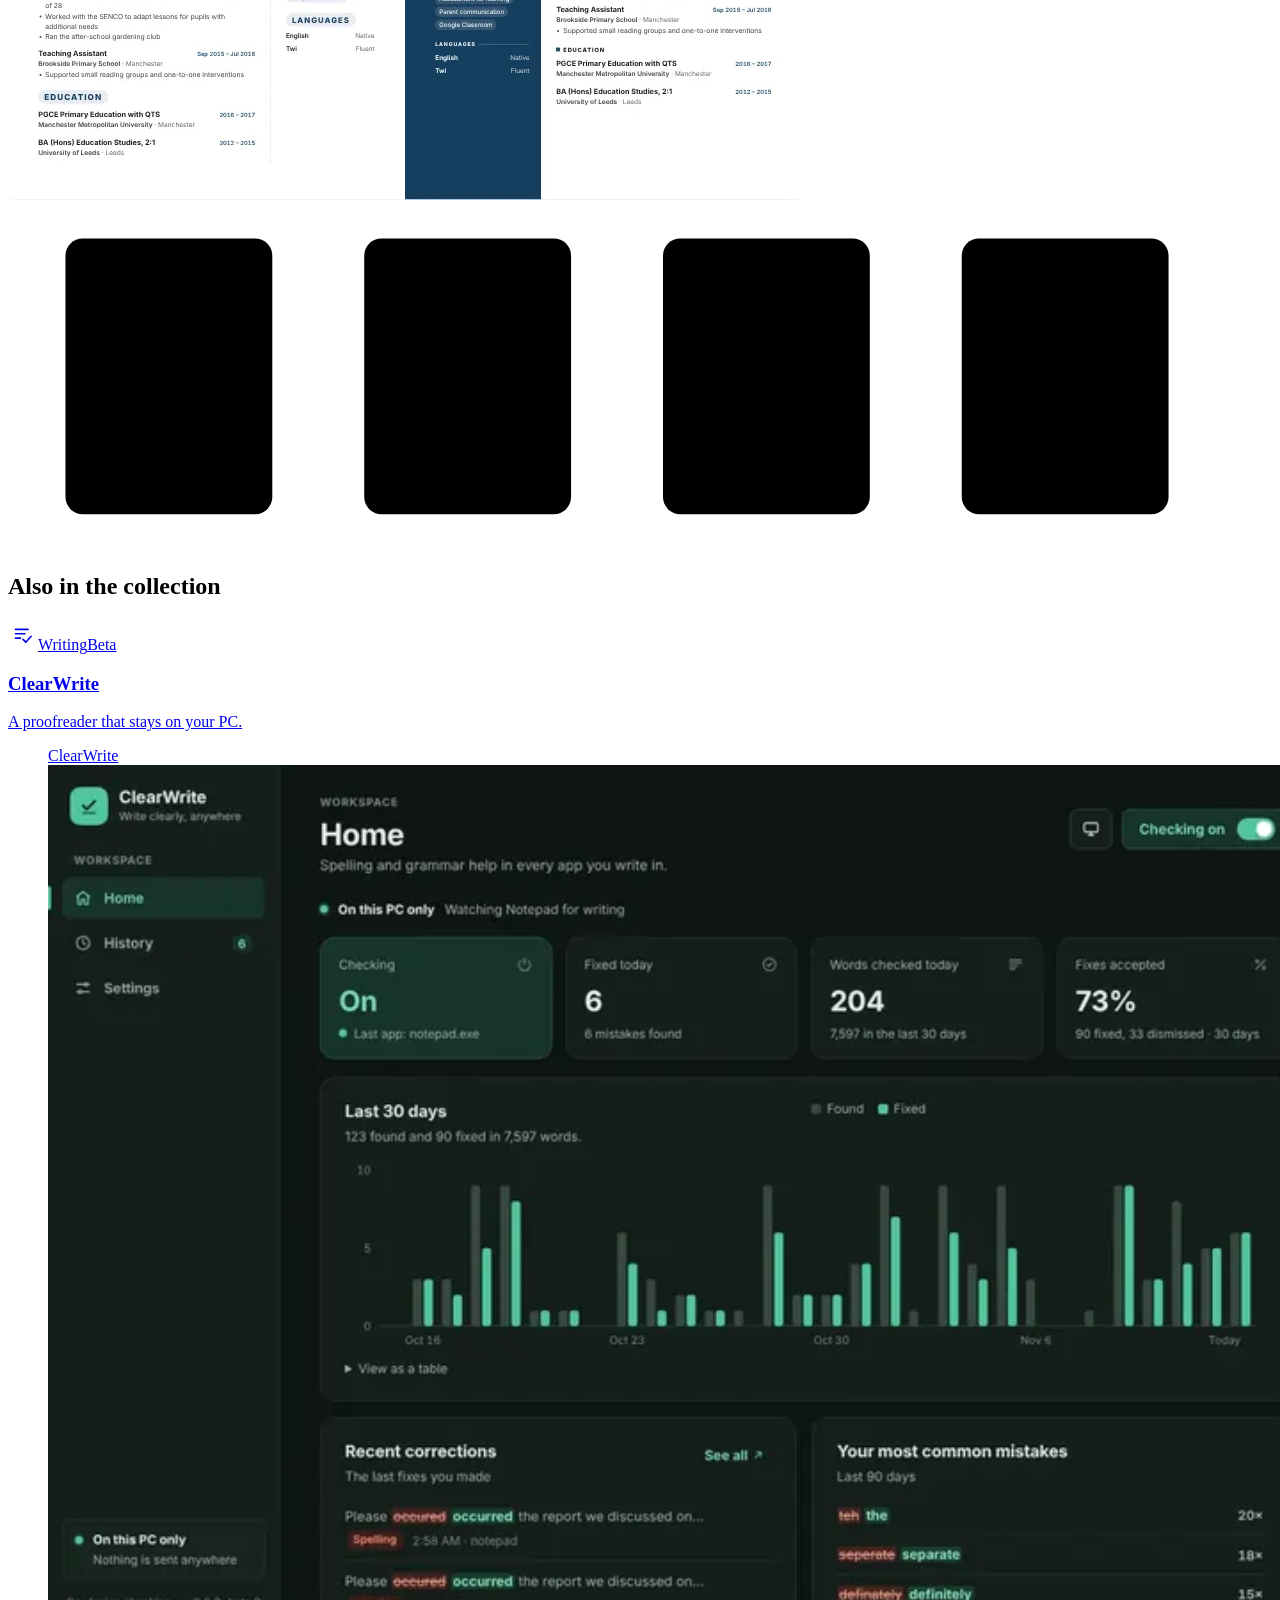
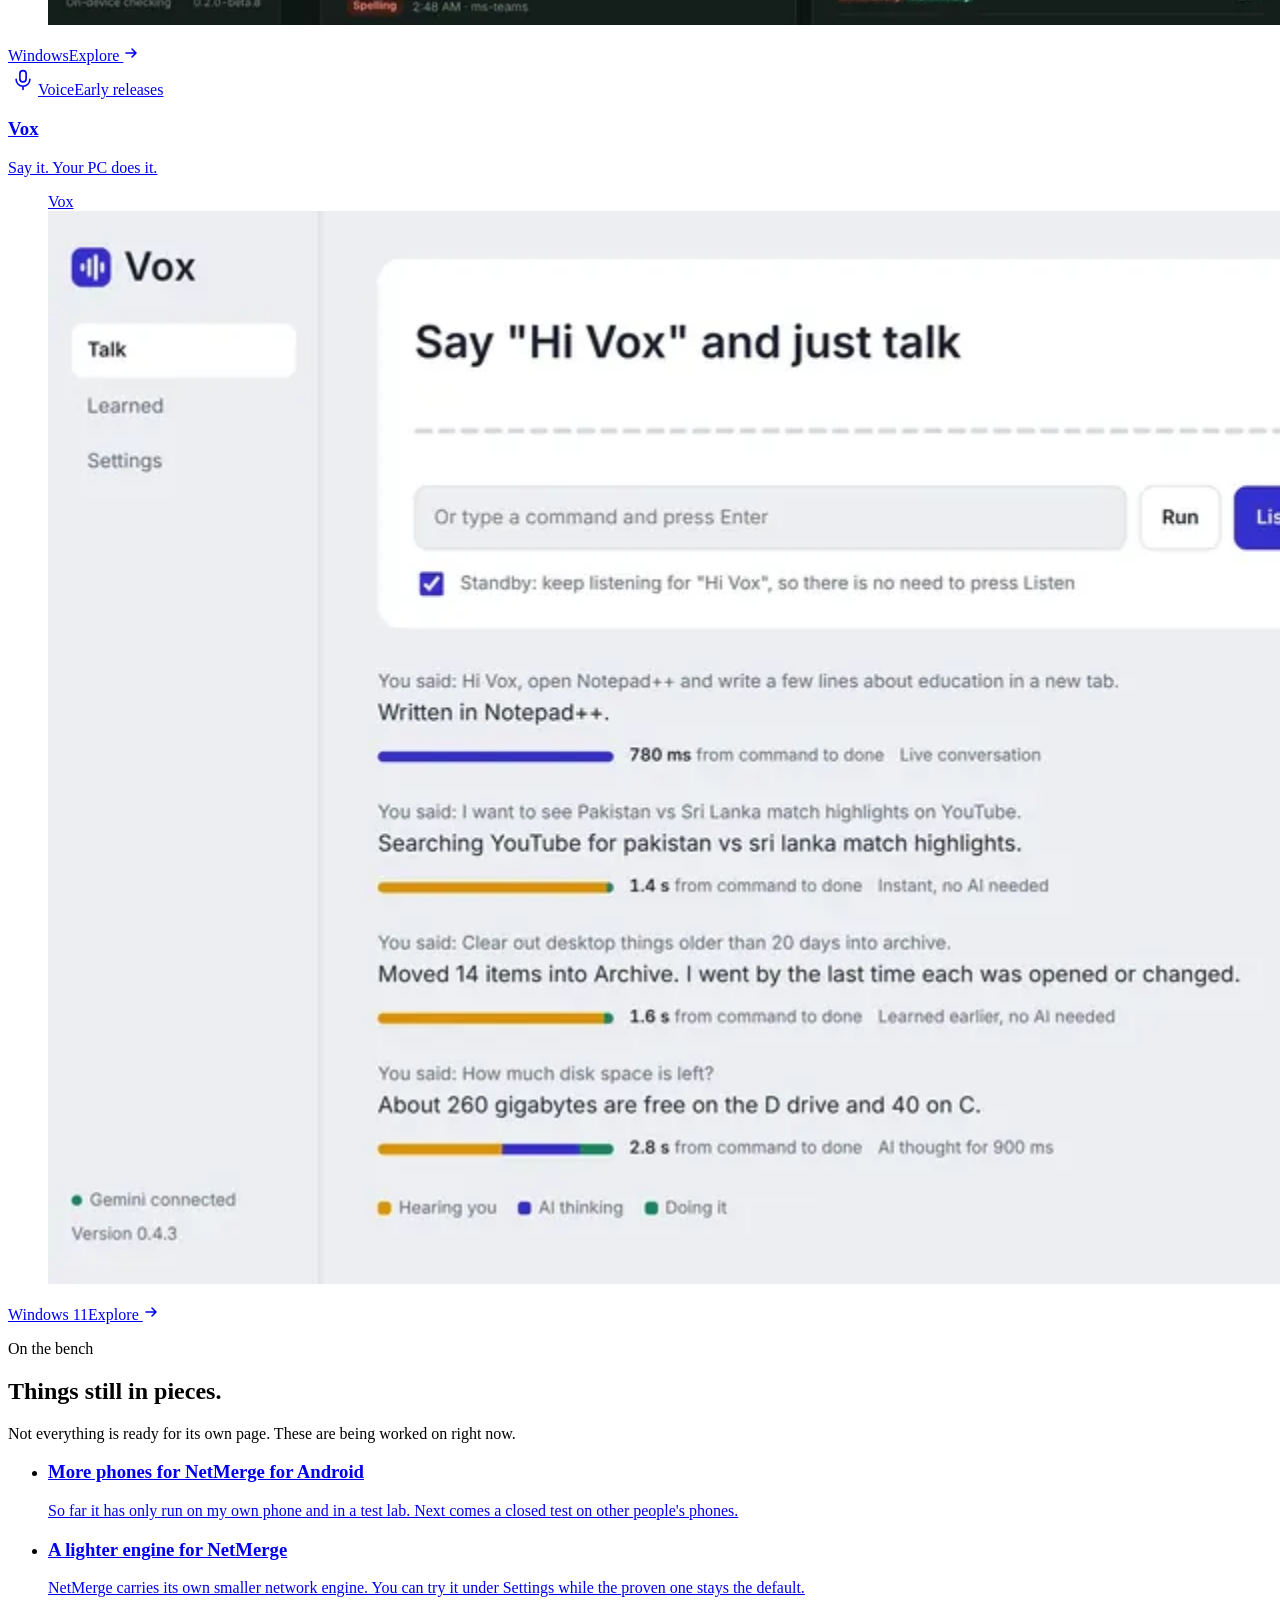
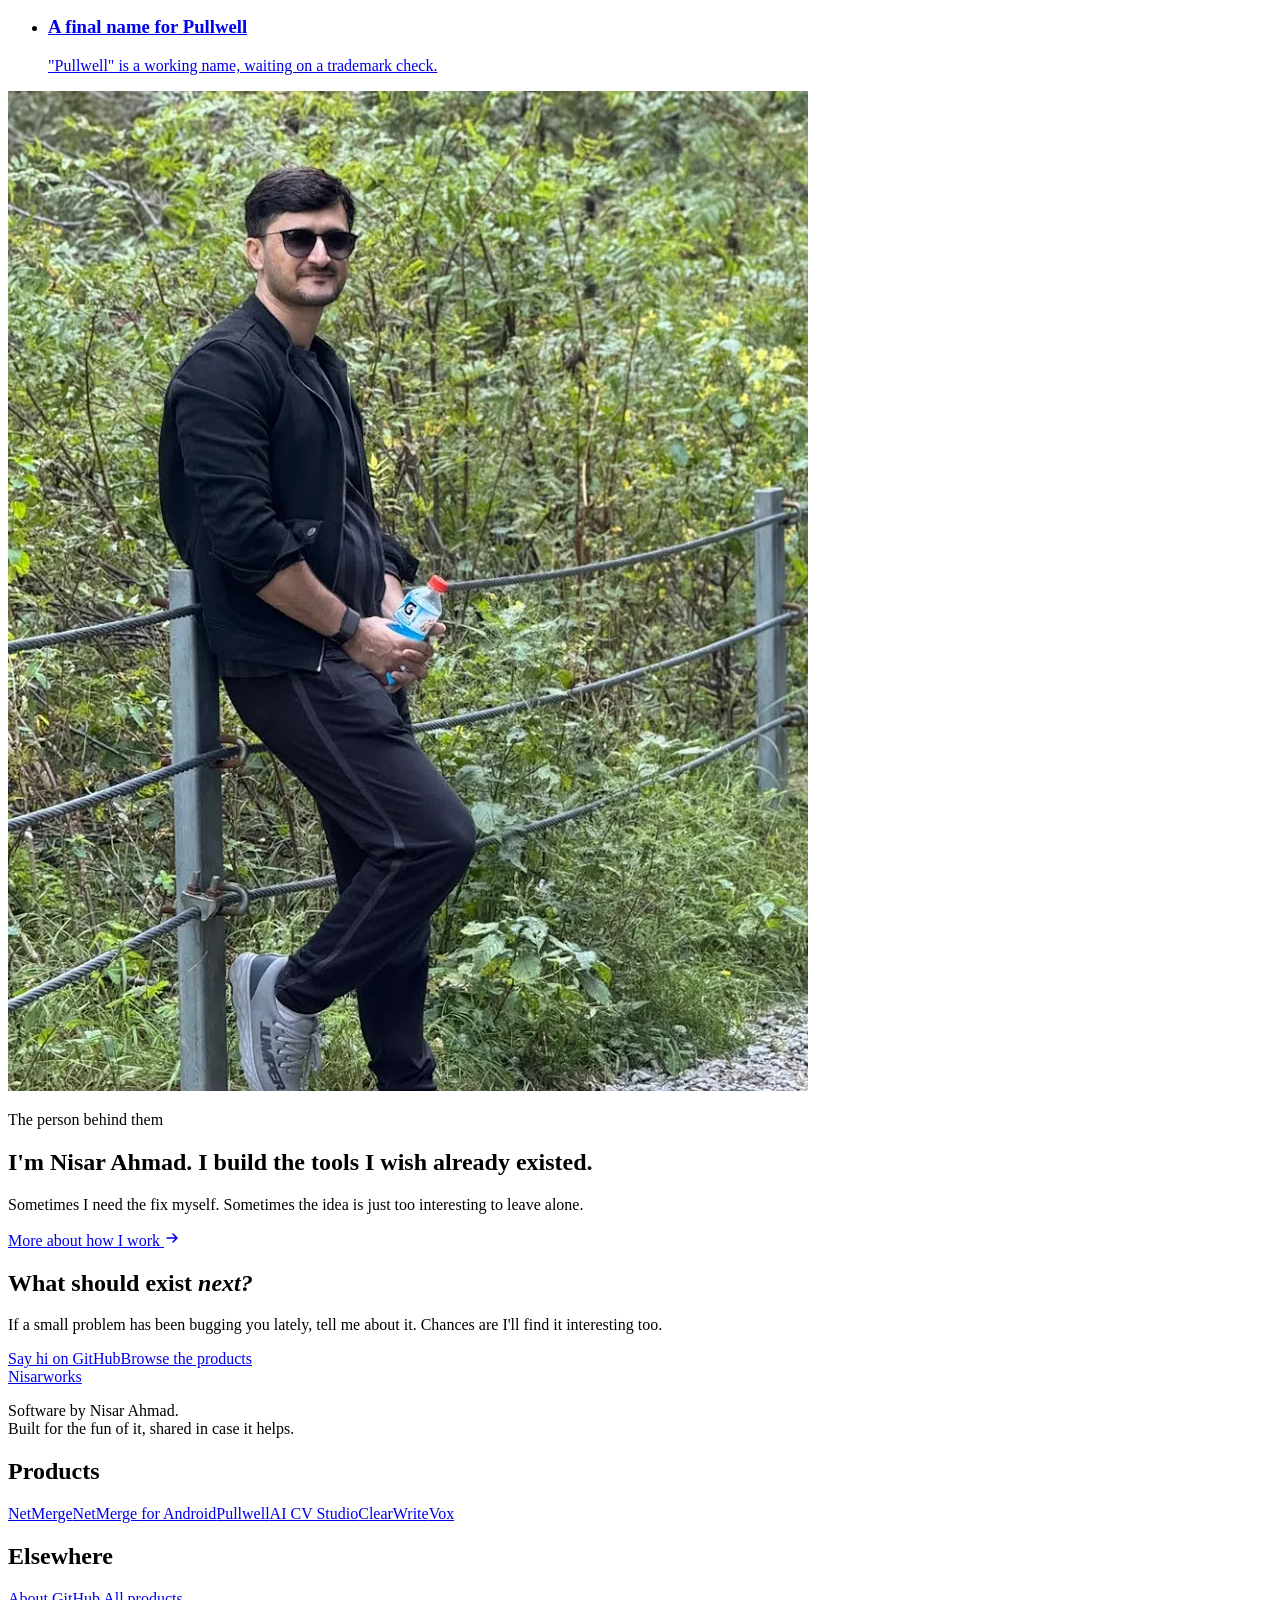
==== commit 96a0f81d: "NetMerge for Android: bring the page up to date with the repo Features, test coverage, limits and re" ====
--- a/public/index.html
+++ b/public/index.html
@@ -19,7 +19,7 @@
 <link rel="icon" href="/favicon.svg" type="image/svg+xml">
 <link rel="preload" href="/fonts/instrument-serif-latin-400-normal.woff2" as="font" type="font/woff2" crossorigin>
 <link rel="preload" href="/fonts/geist-latin-wght-normal.woff2" as="font" type="font/woff2" crossorigin>
-<link rel="stylesheet" href="/assets/styles.c71067a8.css">
+<link rel="stylesheet" href="/assets/styles.0420994c.css">
 <script type="application/ld+json">{"@context":"https://schema.org","@type":"WebSite","name":"Nisarworks","url":"https://nisarworks.com","description":"Nisarworks is the home of the software Nisar Ahmad builds: NetMerge, Pullwell, ClearWrite, Vox and AI CV Studio.","author":{"@type":"Person","name":"Nisar Ahmad","url":"https://nisarworks.com/about/"}}</script>
 <script>document.documentElement.classList.add('js')</script>
 </head>
@@ -119,7 +119,7 @@
       <span class="go">Explore NetMerge for Android <svg class="arr" viewBox="0 0 16 16" width="16" height="16" fill="none" stroke="currentColor" stroke-width="1.6" stroke-linecap="round" stroke-linejoin="round" aria-hidden="true"><path d="M3 8h10M9 4l4 4-4 4"/></svg></span>
       <span class="motif" aria-hidden="true"><svg viewBox="0 0 220 60"><path class="m-blink" d="M10 26a22 22 0 0 1 30 0M16 33a13 13 0 0 1 18 0"/><circle cx="25" cy="42" r="3" class="m-fill"/><path class="m-2 m-blink m-late" d="M62 46v-6M70 46V34M78 46V26M86 46V18"/><path class="m-dash" d="M100 30H206M196 22l10 8-10 8"/></svg></span>
     </div>
-    <div class="showcase-art"><div class="phones" role="img" aria-label="NetMerge for Android on a phone: the combined speed gauge, live speed per network, and the speed test."><img src="/media/netmerge-android/home-merging.webp" width="540" height="1070" alt="" loading="lazy"><img src="/media/netmerge-android/home-networks-dark.webp" width="540" height="1070" alt="" loading="lazy"><img src="/media/netmerge-android/speed-test.webp" width="540" height="1070" alt="" loading="lazy"></div></div>
+    <div class="showcase-art"><div class="phones" role="img" aria-label="NetMerge for Android on a phone: the combined speed gauge, live speed per network, and the speed test."><span class="device"><img src="/media/netmerge-android/home-merging.webp" width="540" height="1070" alt="" loading="lazy"></span><span class="device"><img src="/media/netmerge-android/home-networks-dark.webp" width="540" height="1070" alt="" loading="lazy"></span><span class="device"><img src="/media/netmerge-android/speed-test.webp" width="540" height="1070" alt="" loading="lazy"></span></div></div>
     <span class="motif-bg" aria-hidden="true"><svg viewBox="0 0 220 60"><path class="m-blink" d="M10 26a22 22 0 0 1 30 0M16 33a13 13 0 0 1 18 0"/><circle cx="25" cy="42" r="3" class="m-fill"/><path class="m-2 m-blink m-late" d="M62 46v-6M70 46V34M78 46V26M86 46V18"/><path class="m-dash" d="M100 30H206M196 22l10 8-10 8"/></svg></span>
   </a>
   <a class="showcase reveal" href="/products/pullwell/" style="--p:#35d2bd;--p2:#d9f27a;--i:2">
@@ -185,11 +185,11 @@
 
 <section class="s s-lab reveal">
   <div class="lab-head"><p class="eyebrow">On the bench</p><h2 class="h2">Things still in pieces.</h2><p class="lede">Not everything is ready for its own page. These are being worked on right now.</p></div>
-  <ul class="lab"><li><a href="/products/netmerge-android/"><h3>A battery guard for NetMerge for Android</h3><p>Pause merging when the battery is low, and start again once it has charged.</p></a></li><li><a href="/products/netmerge/"><h3>A lighter engine for NetMerge</h3><p>NetMerge carries its own smaller network engine. You can try it under Settings while the proven one stays the default.</p></a></li><li><a href="/products/pullwell/"><h3>A final name for Pullwell</h3><p>&quot;Pullwell&quot; is a working name, waiting on a trademark check.</p></a></li></ul>
+  <ul class="lab"><li><a href="/products/netmerge-android/"><h3>More phones for NetMerge for Android</h3><p>So far it has only run on my own phone and in a test lab. Next comes a closed test on other people's phones.</p></a></li><li><a href="/products/netmerge/"><h3>A lighter engine for NetMerge</h3><p>NetMerge carries its own smaller network engine. You can try it under Settings while the proven one stays the default.</p></a></li><li><a href="/products/pullwell/"><h3>A final name for Pullwell</h3><p>&quot;Pullwell&quot; is a working name, waiting on a trademark check.</p></a></li></ul>
 </section>
 
 <section class="s s-person reveal">
-  <img src="/media/about/nisar-ahmad.webp" width="800" height="1000" alt="Nisar Ahmad leaning on a railing on a forest path." loading="lazy" decoding="async">
+  <a class="arch arch-s" href="/about/" aria-label="About Nisar Ahmad"><img src="/media/about/nisar-ahmad.webp" width="800" height="1000" alt="Nisar Ahmad leaning on a railing on a forest path." loading="lazy"></a>
   <div>
     <p class="eyebrow">The person behind them</p>
     <h2 class="big">I'm Nisar Ahmad. I build the tools I wish already existed.</h2>
@@ -224,6 +224,6 @@
   </div>
   <p class="foot-loop" aria-hidden="true">notice <b>→</b> wonder <b>→</b> build <b>→</b> share <b>→</b> repeat</p>
 </footer>
-<script src="/assets/app.d4180721.js" defer></script>
+<script src="/assets/app.8113954e.js" defer></script>
 </body>
 </html>
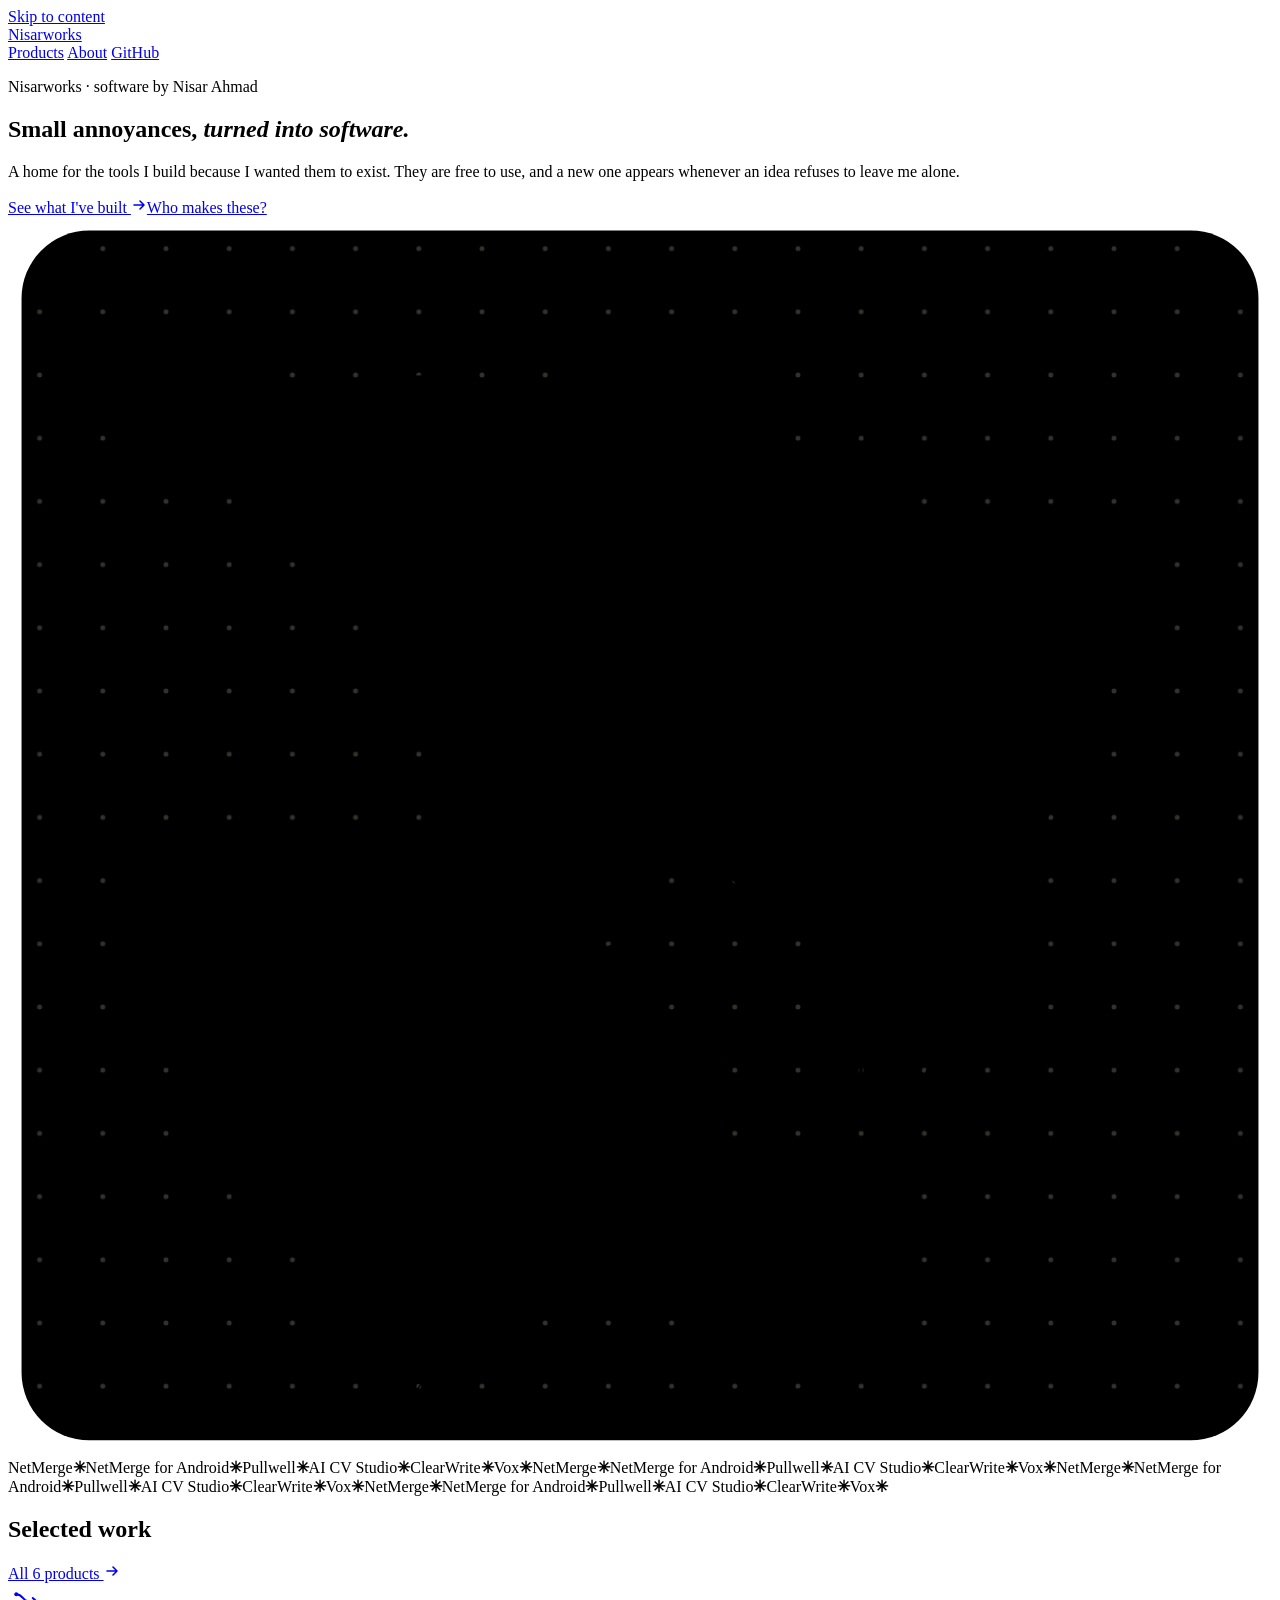
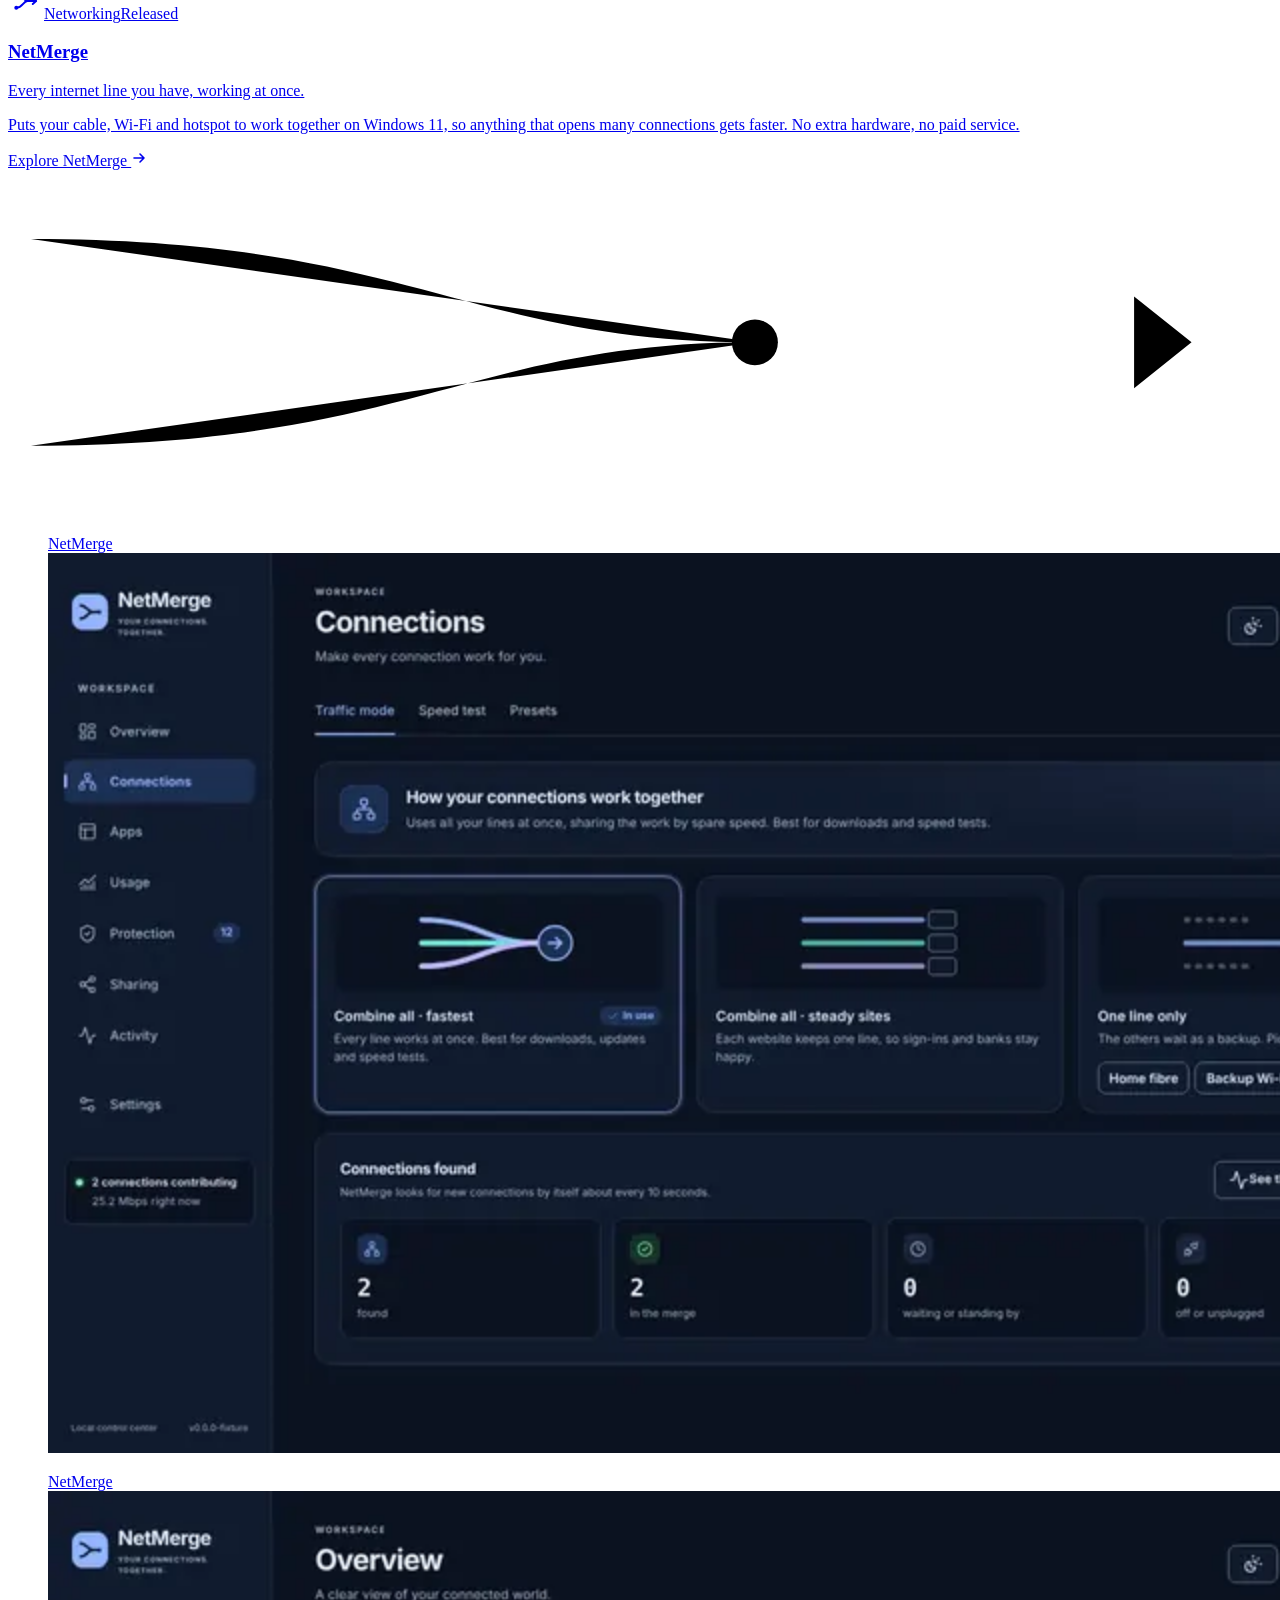
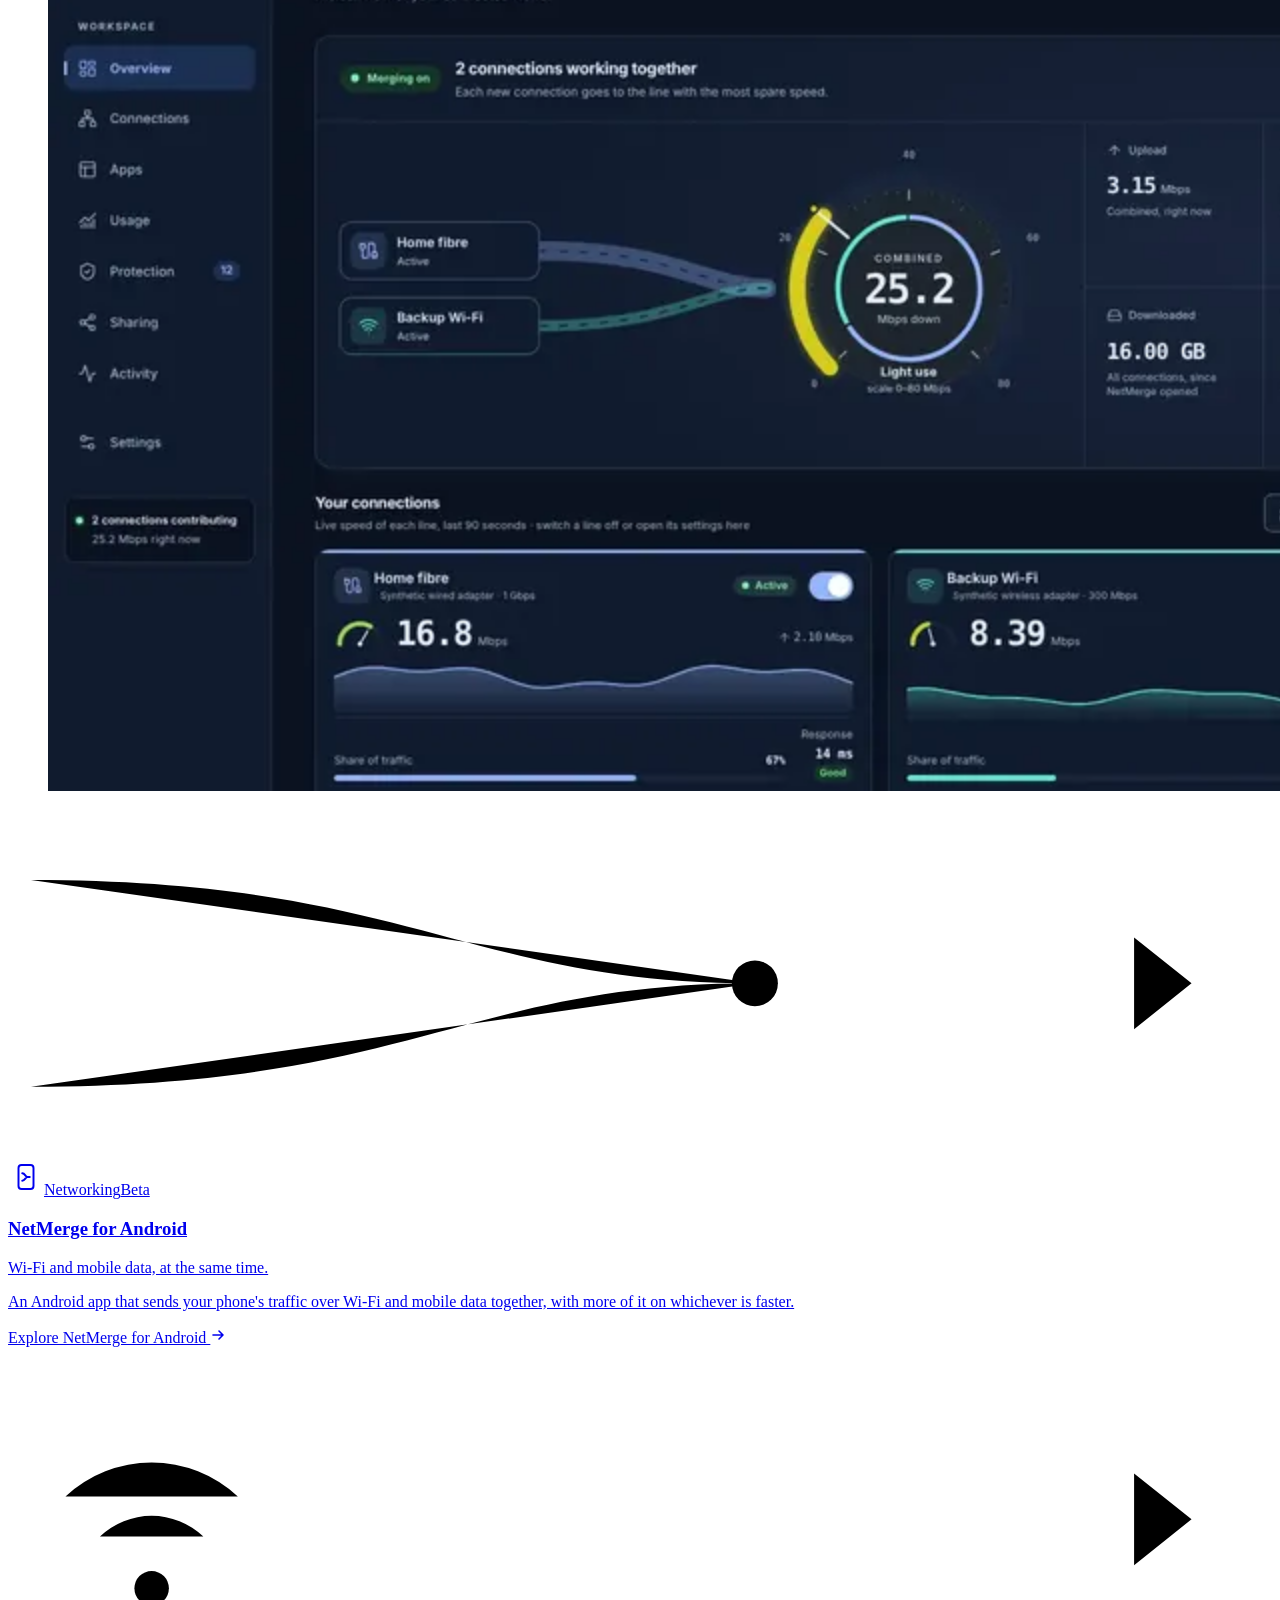
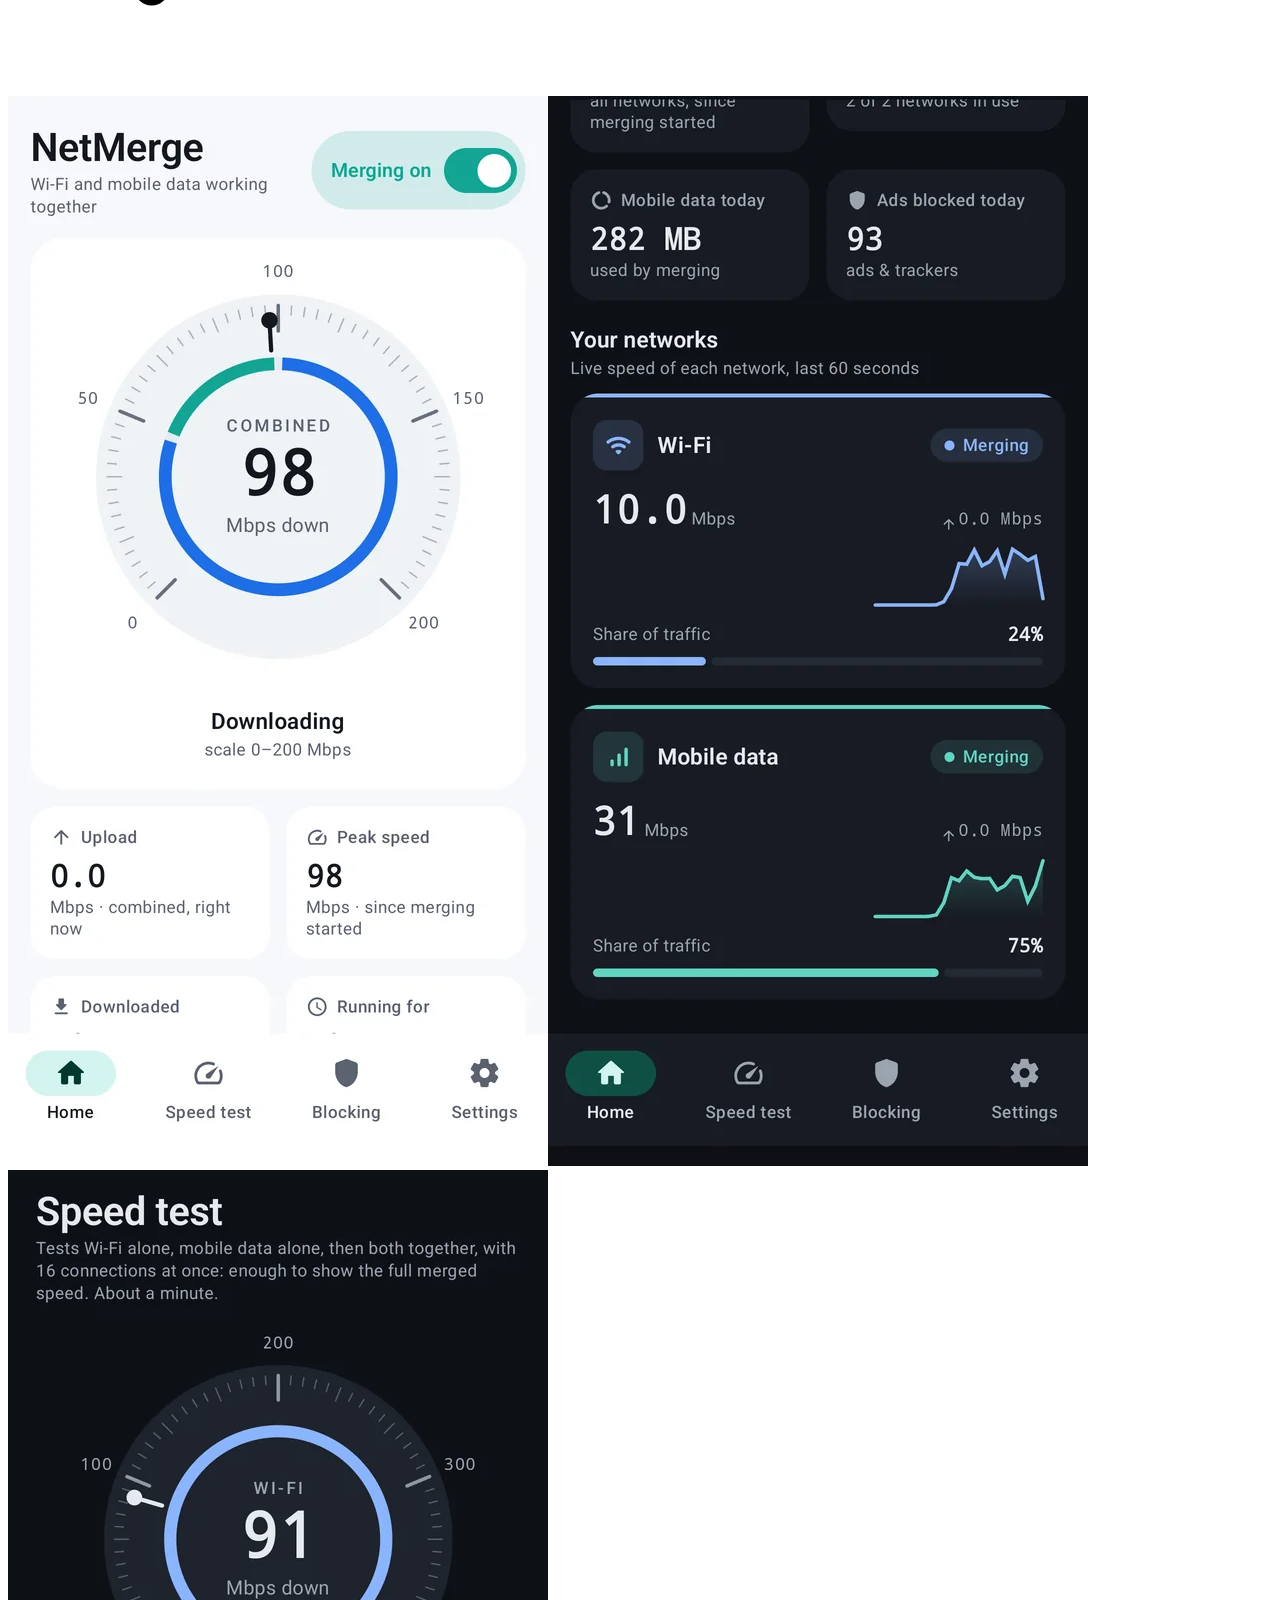
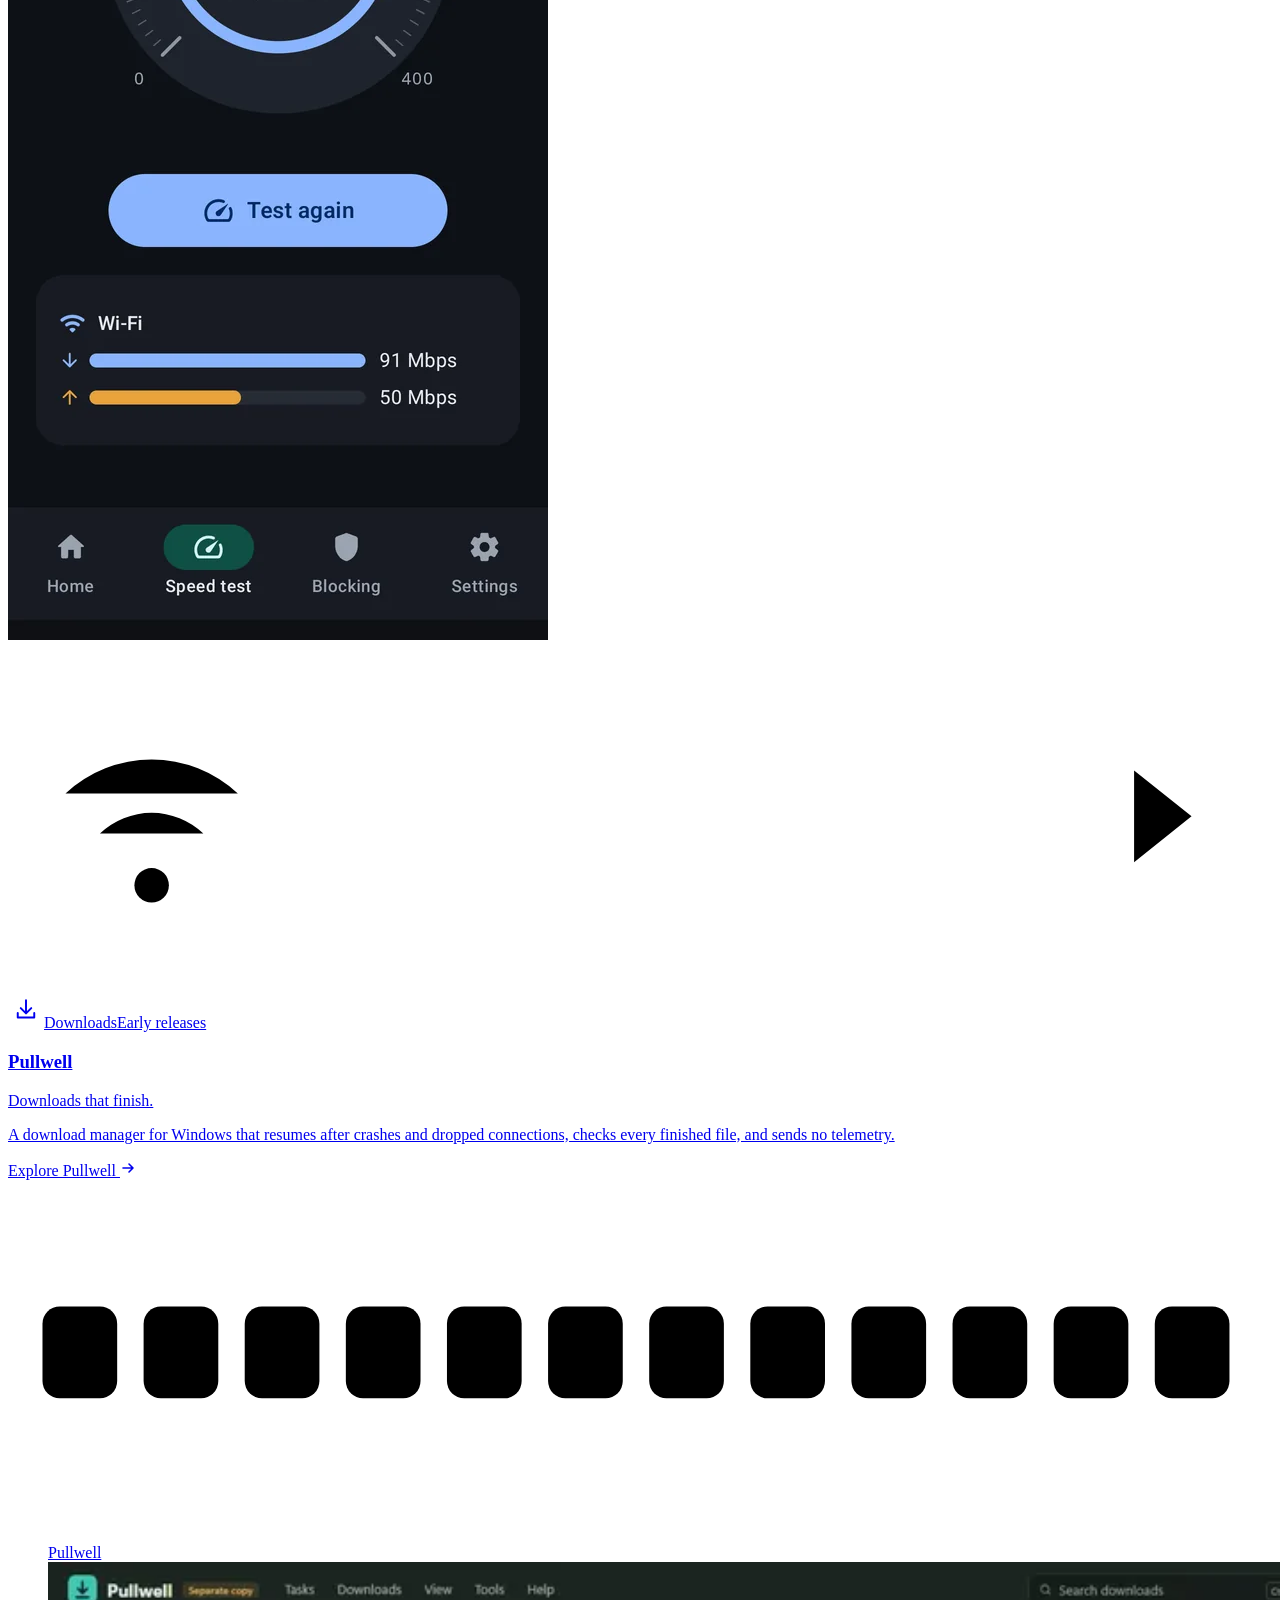
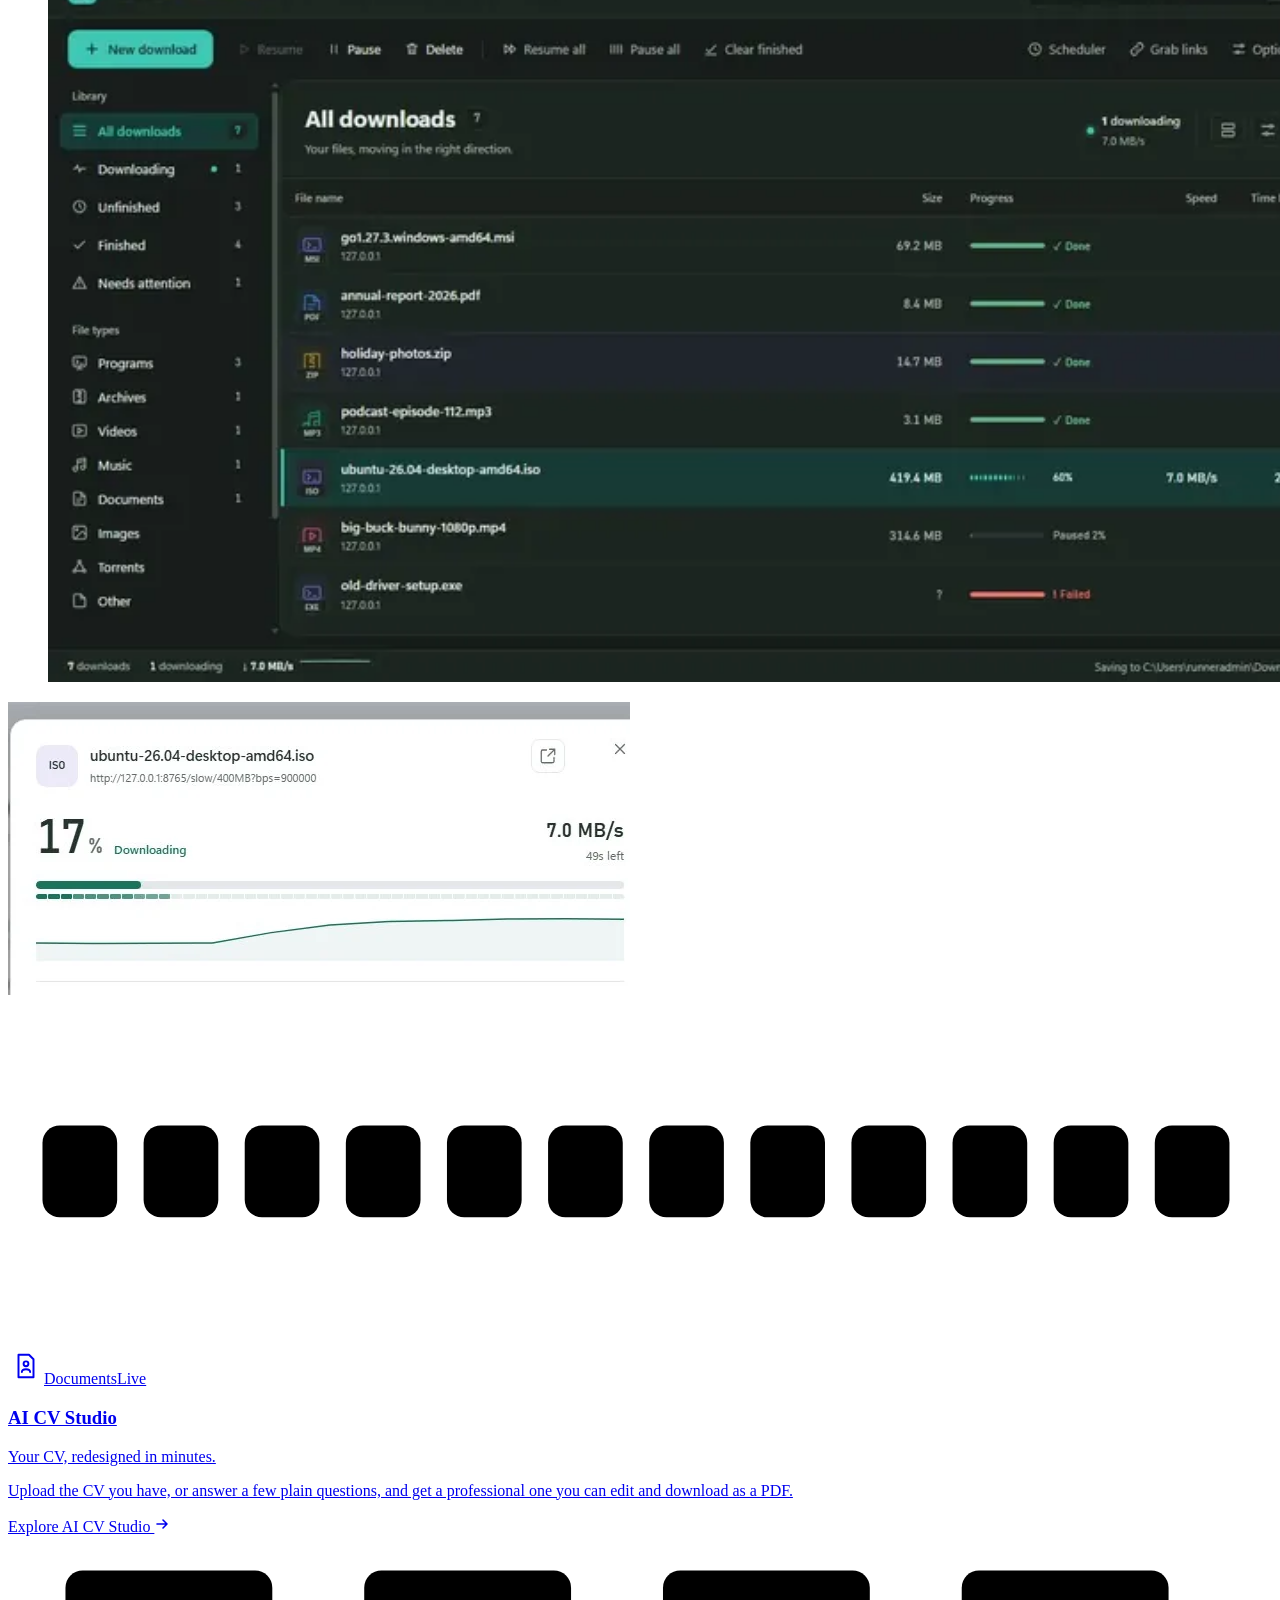
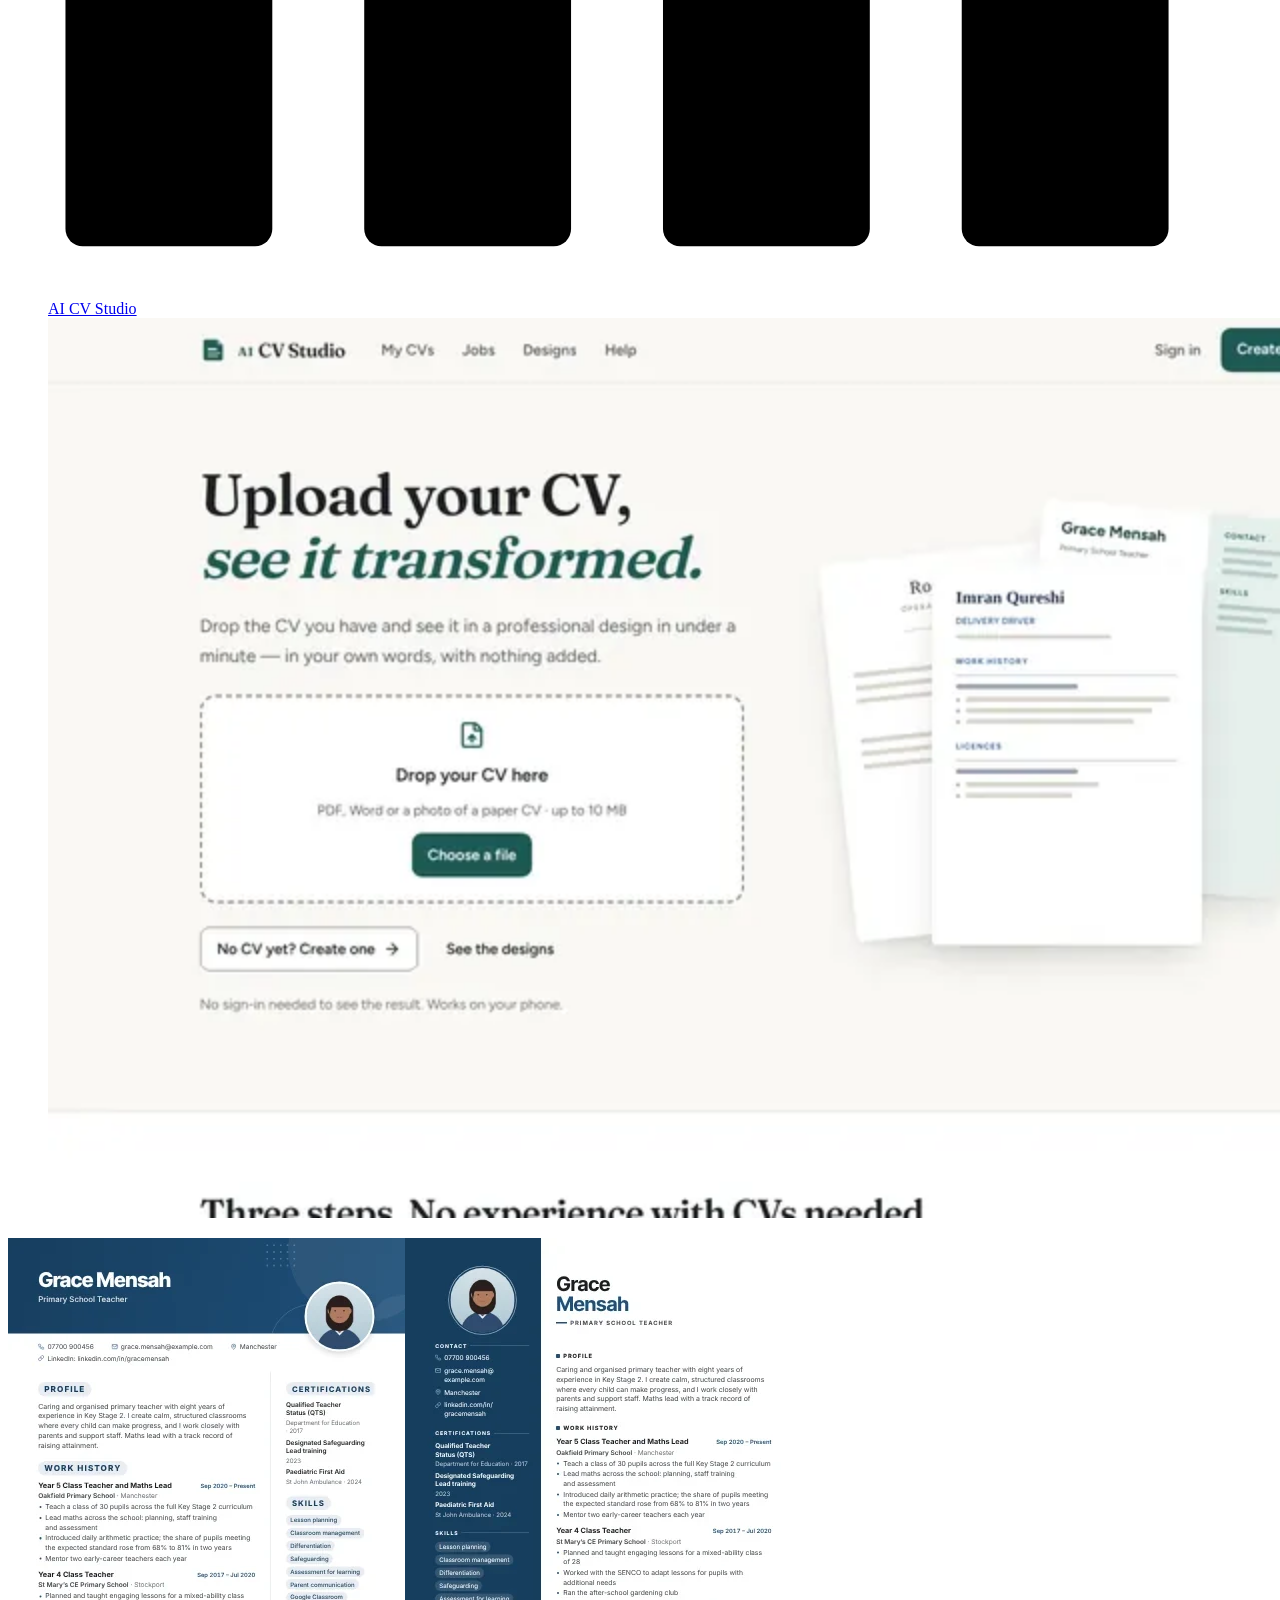
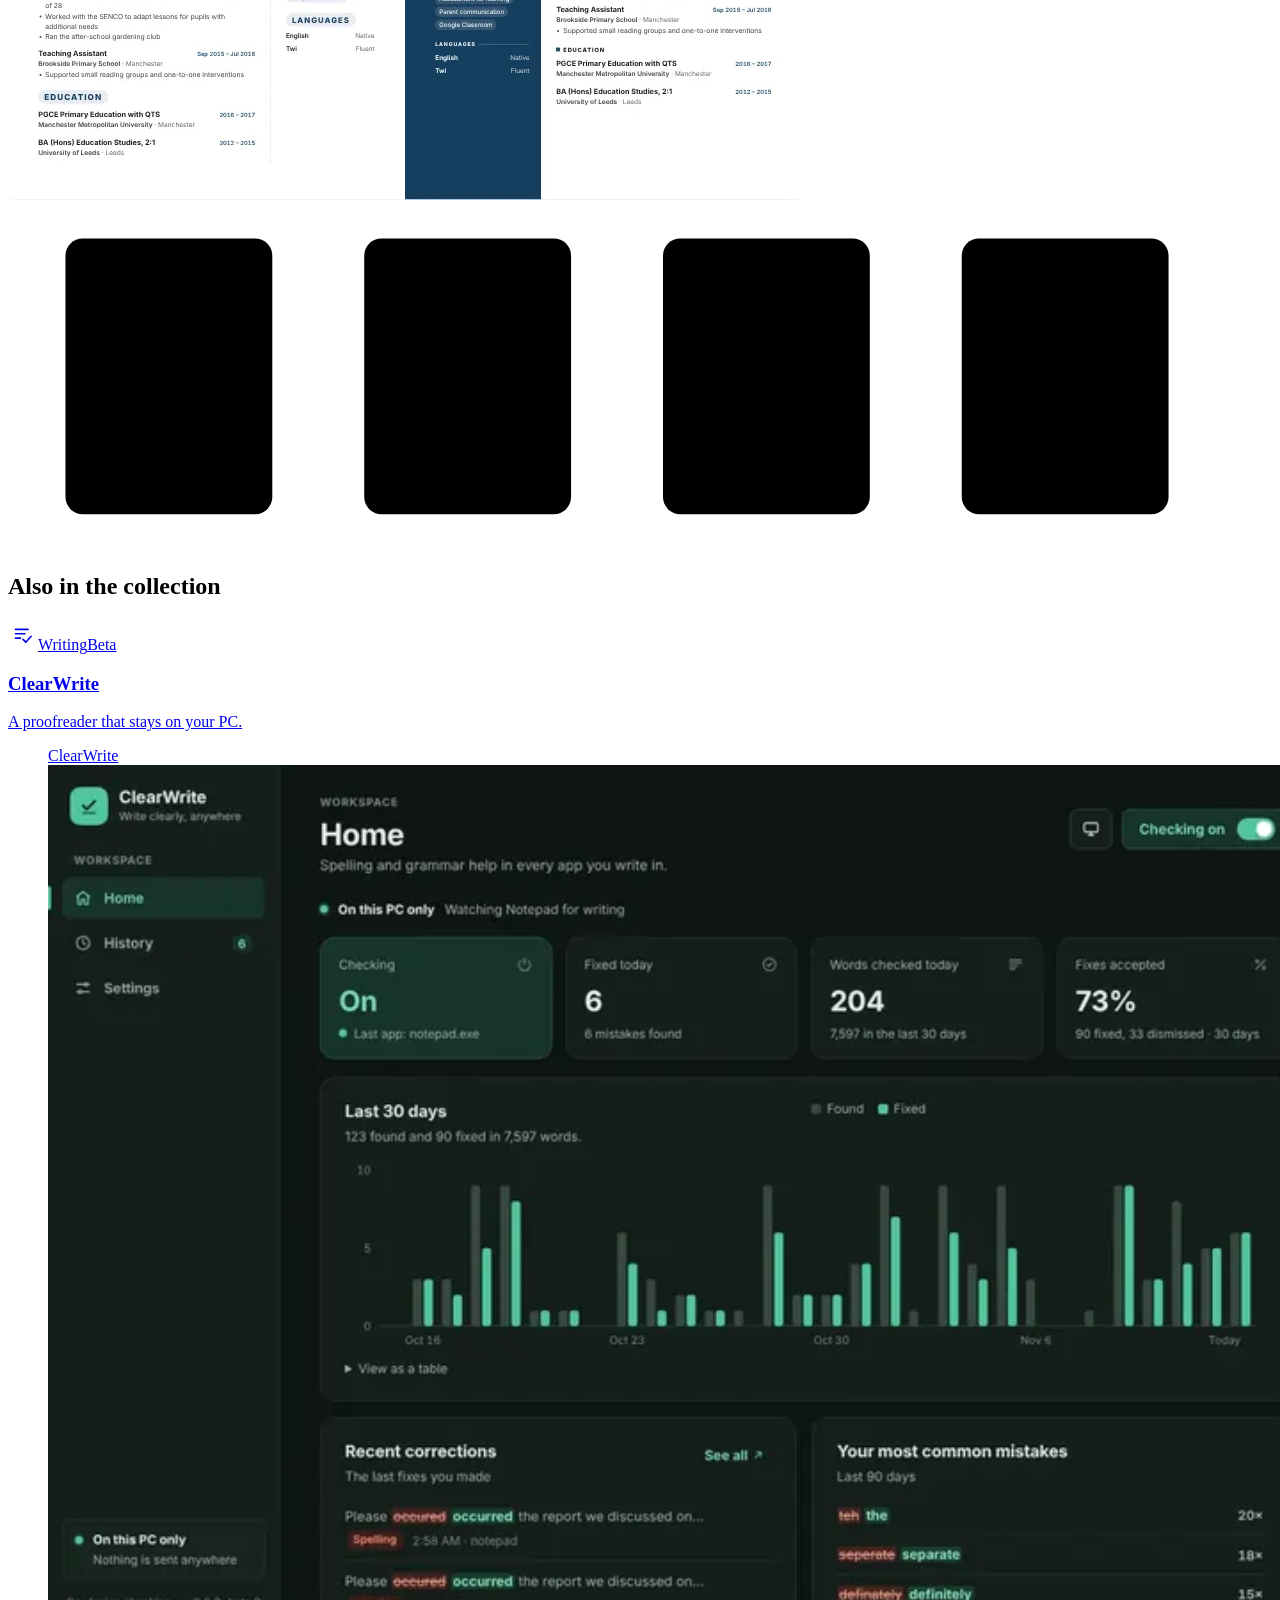
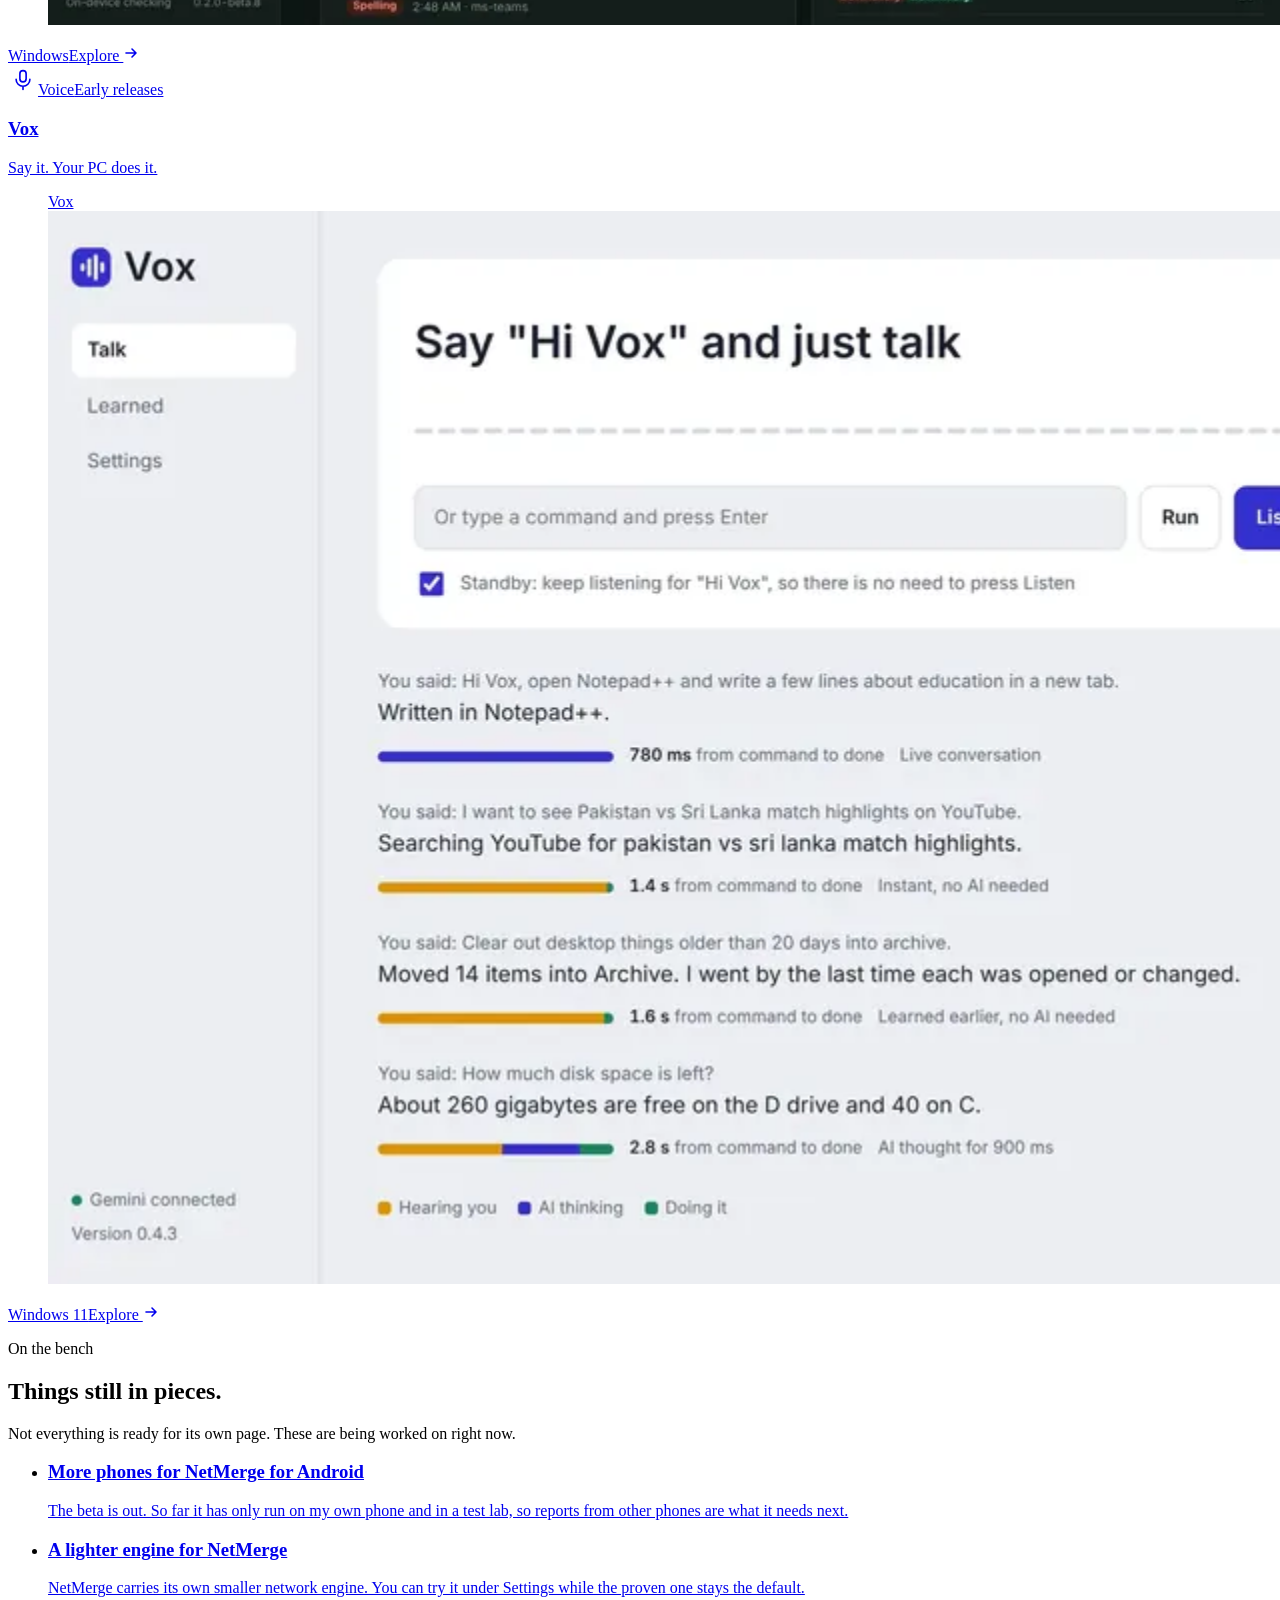
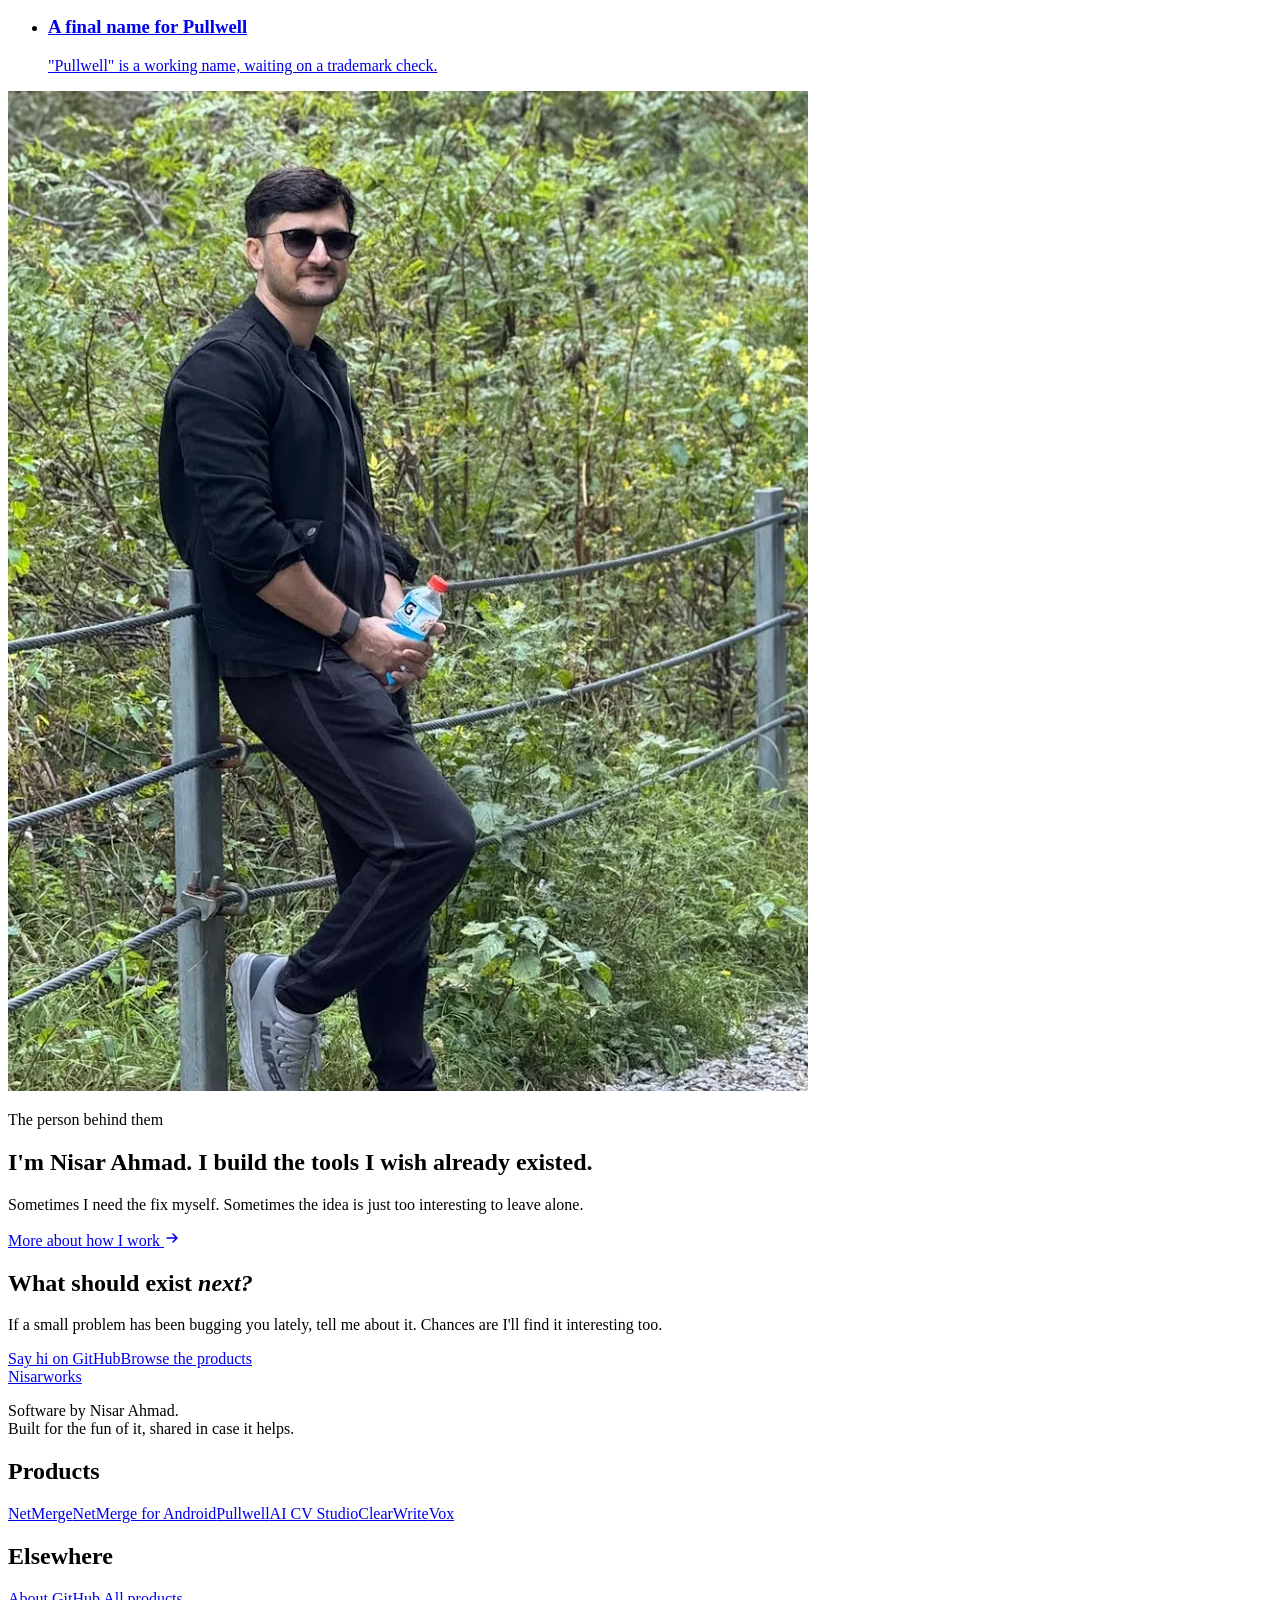
==== commit 85d1fdc8: "NetMerge for Android: beta 0.2.0-beta.2, download link, install steps, diagnostics Also refreshes th" ====
--- a/public/index.html
+++ b/public/index.html
@@ -112,7 +112,7 @@
   </a>
   <a class="showcase reveal flip" href="/products/netmerge-android/" style="--p:#8ab4ff;--p2:#5fd4c4;--i:1">
     <div class="showcase-text">
-      <div class="p-id"><span class="mark" style="--p:#8ab4ff" aria-hidden="true"><svg viewBox="0 0 48 48" width="36" height="36" fill="none" stroke="currentColor" stroke-width="2.6" stroke-linecap="round" stroke-linejoin="round"><rect x="14" y="8" width="20" height="32" rx="4"/><path d="M19 19c4 0 4 5 7 5M19 29c4 0 4-5 7-5h3"/></svg></span><span>Networking</span><span class="status status-testing"><i></i>Testing</span></div>
+      <div class="p-id"><span class="mark" style="--p:#8ab4ff" aria-hidden="true"><svg viewBox="0 0 48 48" width="36" height="36" fill="none" stroke="currentColor" stroke-width="2.6" stroke-linecap="round" stroke-linejoin="round"><rect x="14" y="8" width="20" height="32" rx="4"/><path d="M19 19c4 0 4 5 7 5M19 29c4 0 4-5 7-5h3"/></svg></span><span>Networking</span><span class="status status-beta"><i></i>Beta</span></div>
       <h3>NetMerge for Android</h3>
       <p class="p-tag">Wi-Fi and mobile data, at the same time.</p>
       <p class="p-sum">An Android app that sends your phone's traffic over Wi-Fi and mobile data together, with more of it on whichever is faster.</p>
@@ -185,7 +185,7 @@
 
 <section class="s s-lab reveal">
   <div class="lab-head"><p class="eyebrow">On the bench</p><h2 class="h2">Things still in pieces.</h2><p class="lede">Not everything is ready for its own page. These are being worked on right now.</p></div>
-  <ul class="lab"><li><a href="/products/netmerge-android/"><h3>More phones for NetMerge for Android</h3><p>So far it has only run on my own phone and in a test lab. Next comes a closed test on other people's phones.</p></a></li><li><a href="/products/netmerge/"><h3>A lighter engine for NetMerge</h3><p>NetMerge carries its own smaller network engine. You can try it under Settings while the proven one stays the default.</p></a></li><li><a href="/products/pullwell/"><h3>A final name for Pullwell</h3><p>&quot;Pullwell&quot; is a working name, waiting on a trademark check.</p></a></li></ul>
+  <ul class="lab"><li><a href="/products/netmerge-android/"><h3>More phones for NetMerge for Android</h3><p>The beta is out. So far it has only run on my own phone and in a test lab, so reports from other phones are what it needs next.</p></a></li><li><a href="/products/netmerge/"><h3>A lighter engine for NetMerge</h3><p>NetMerge carries its own smaller network engine. You can try it under Settings while the proven one stays the default.</p></a></li><li><a href="/products/pullwell/"><h3>A final name for Pullwell</h3><p>&quot;Pullwell&quot; is a working name, waiting on a trademark check.</p></a></li></ul>
 </section>
 
 <section class="s s-person reveal">
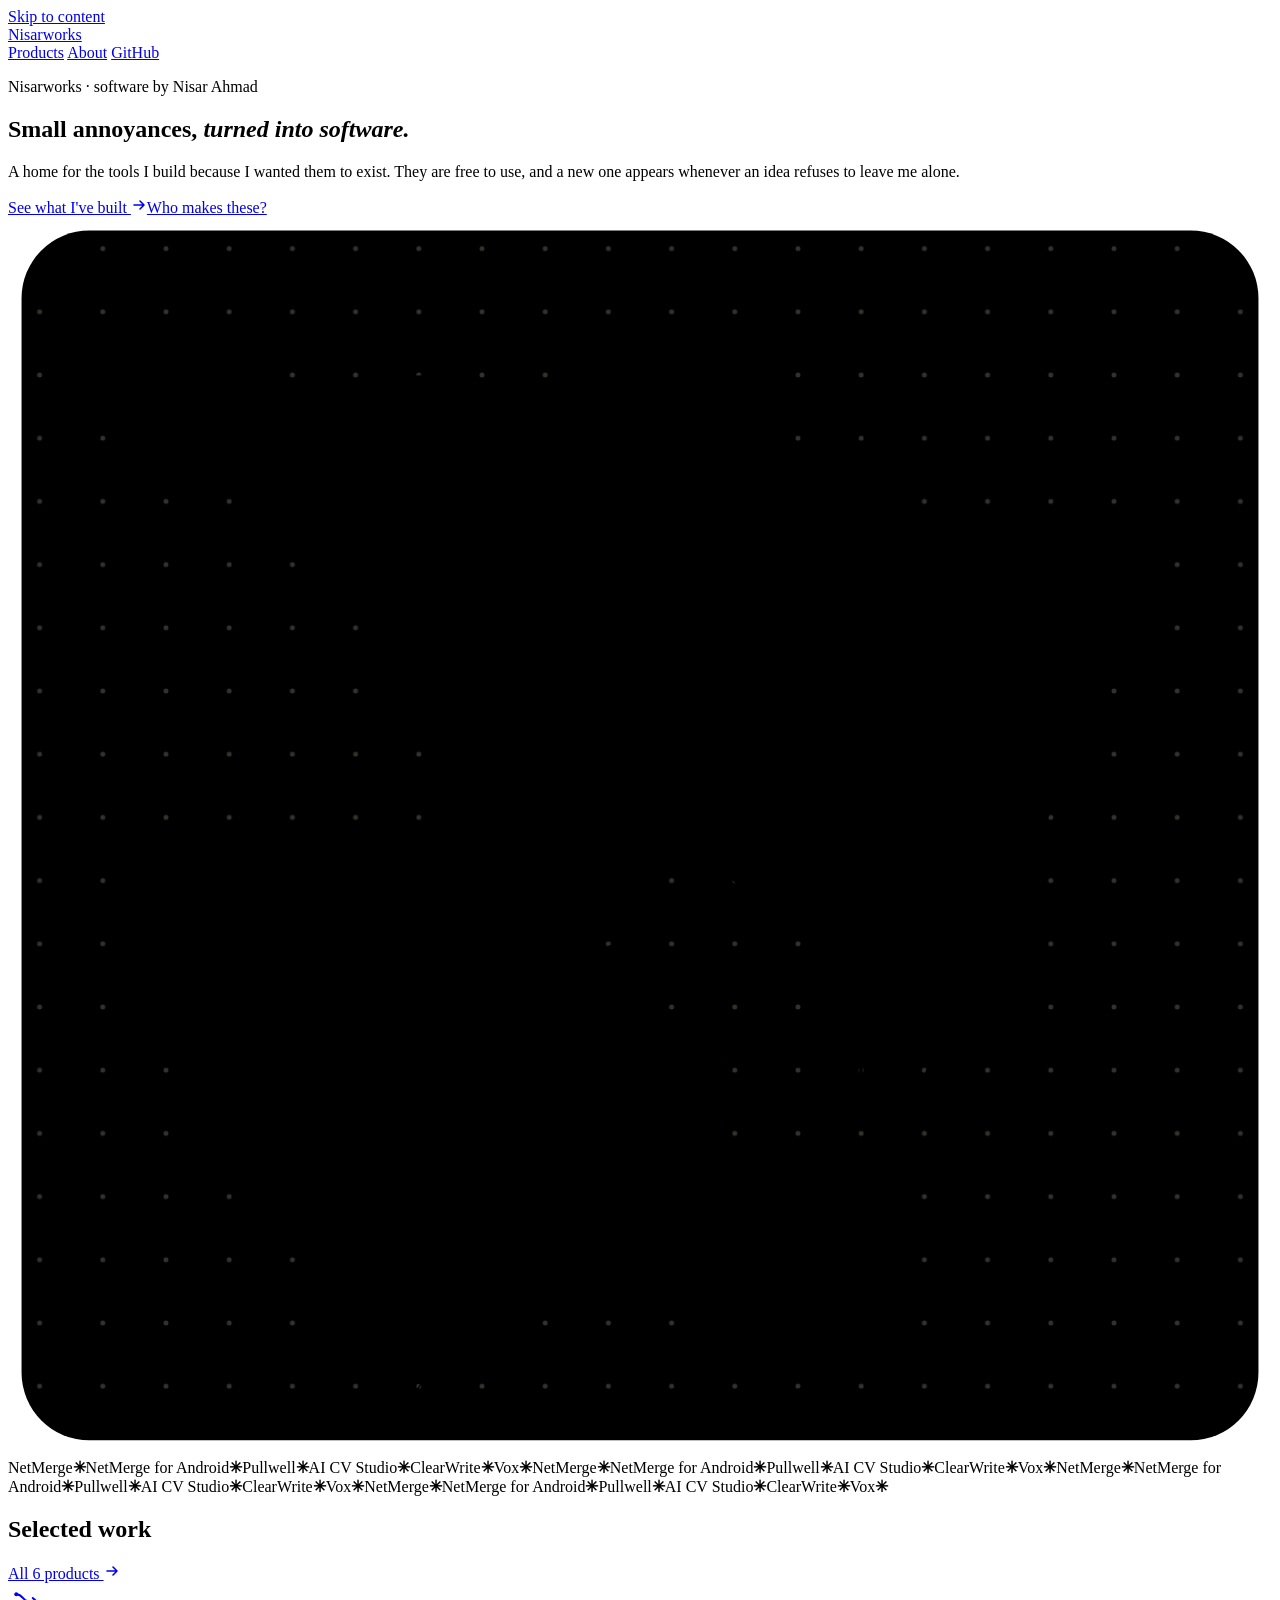
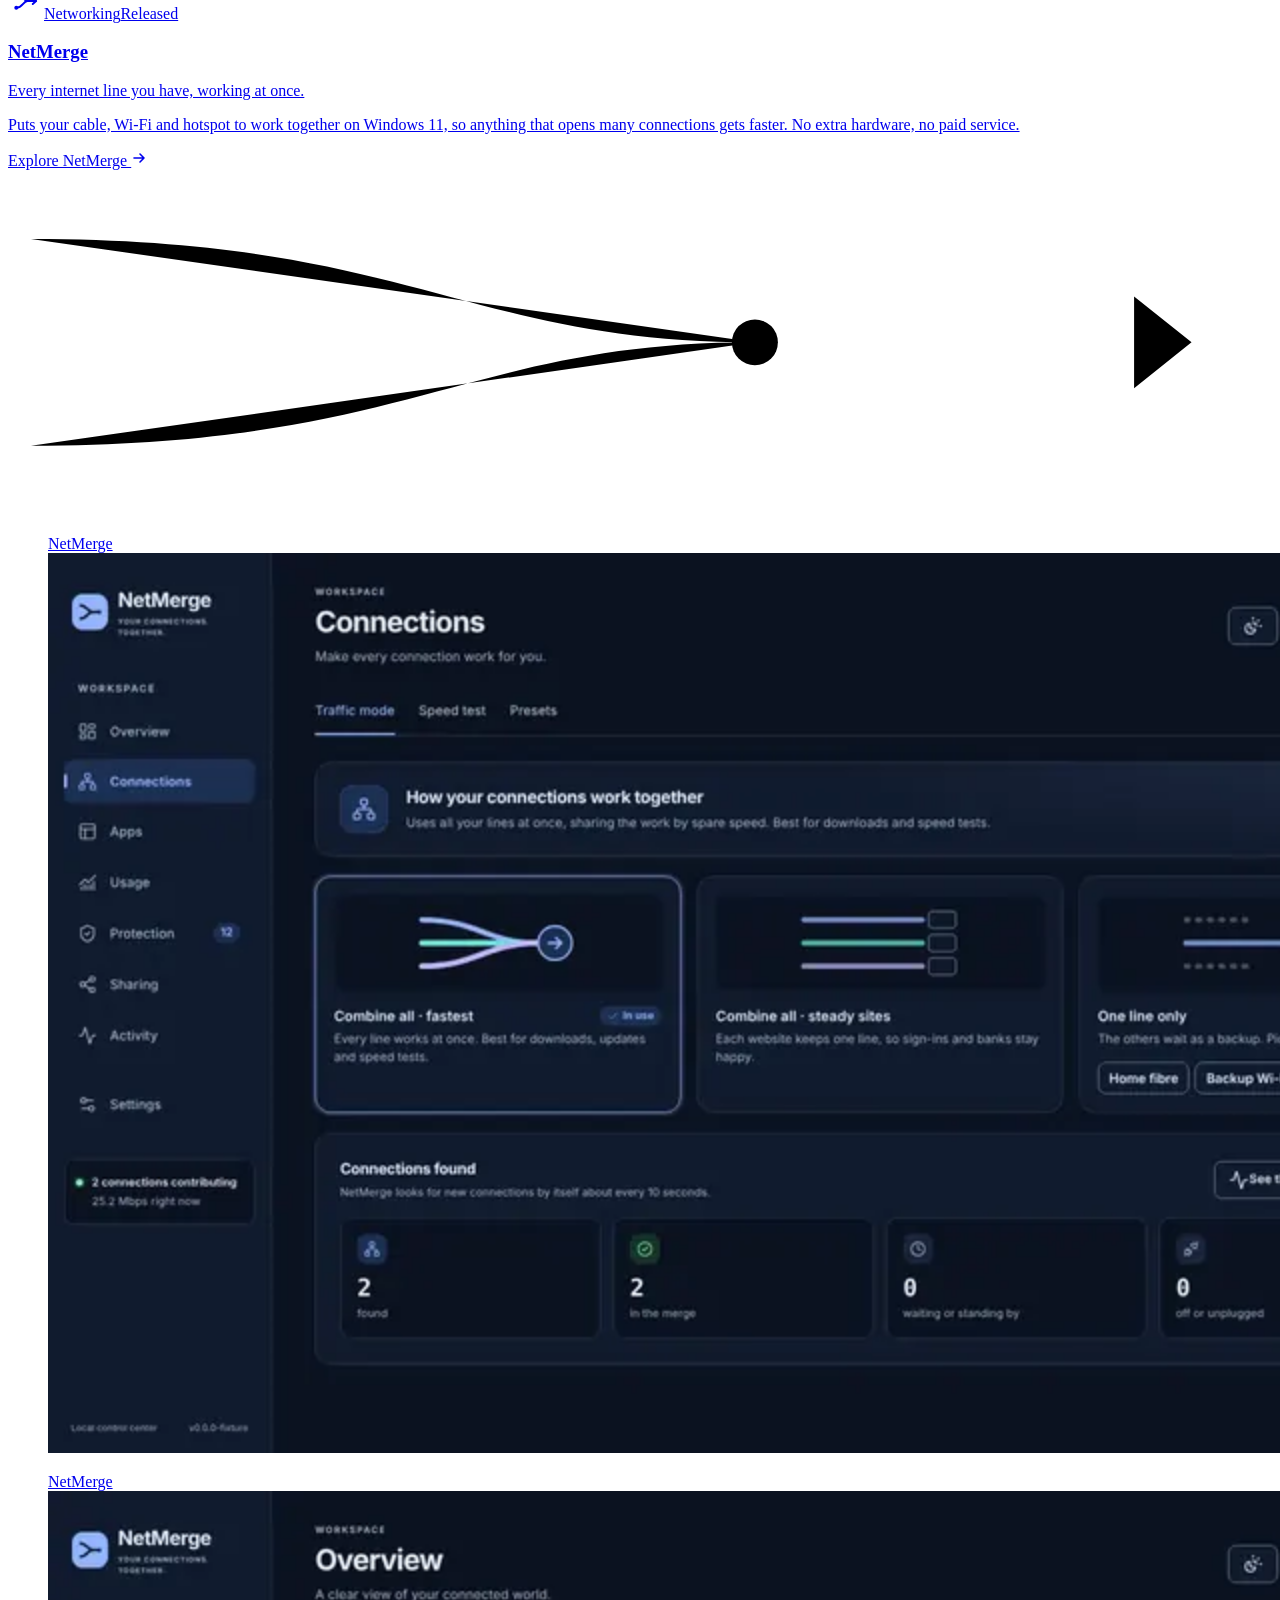
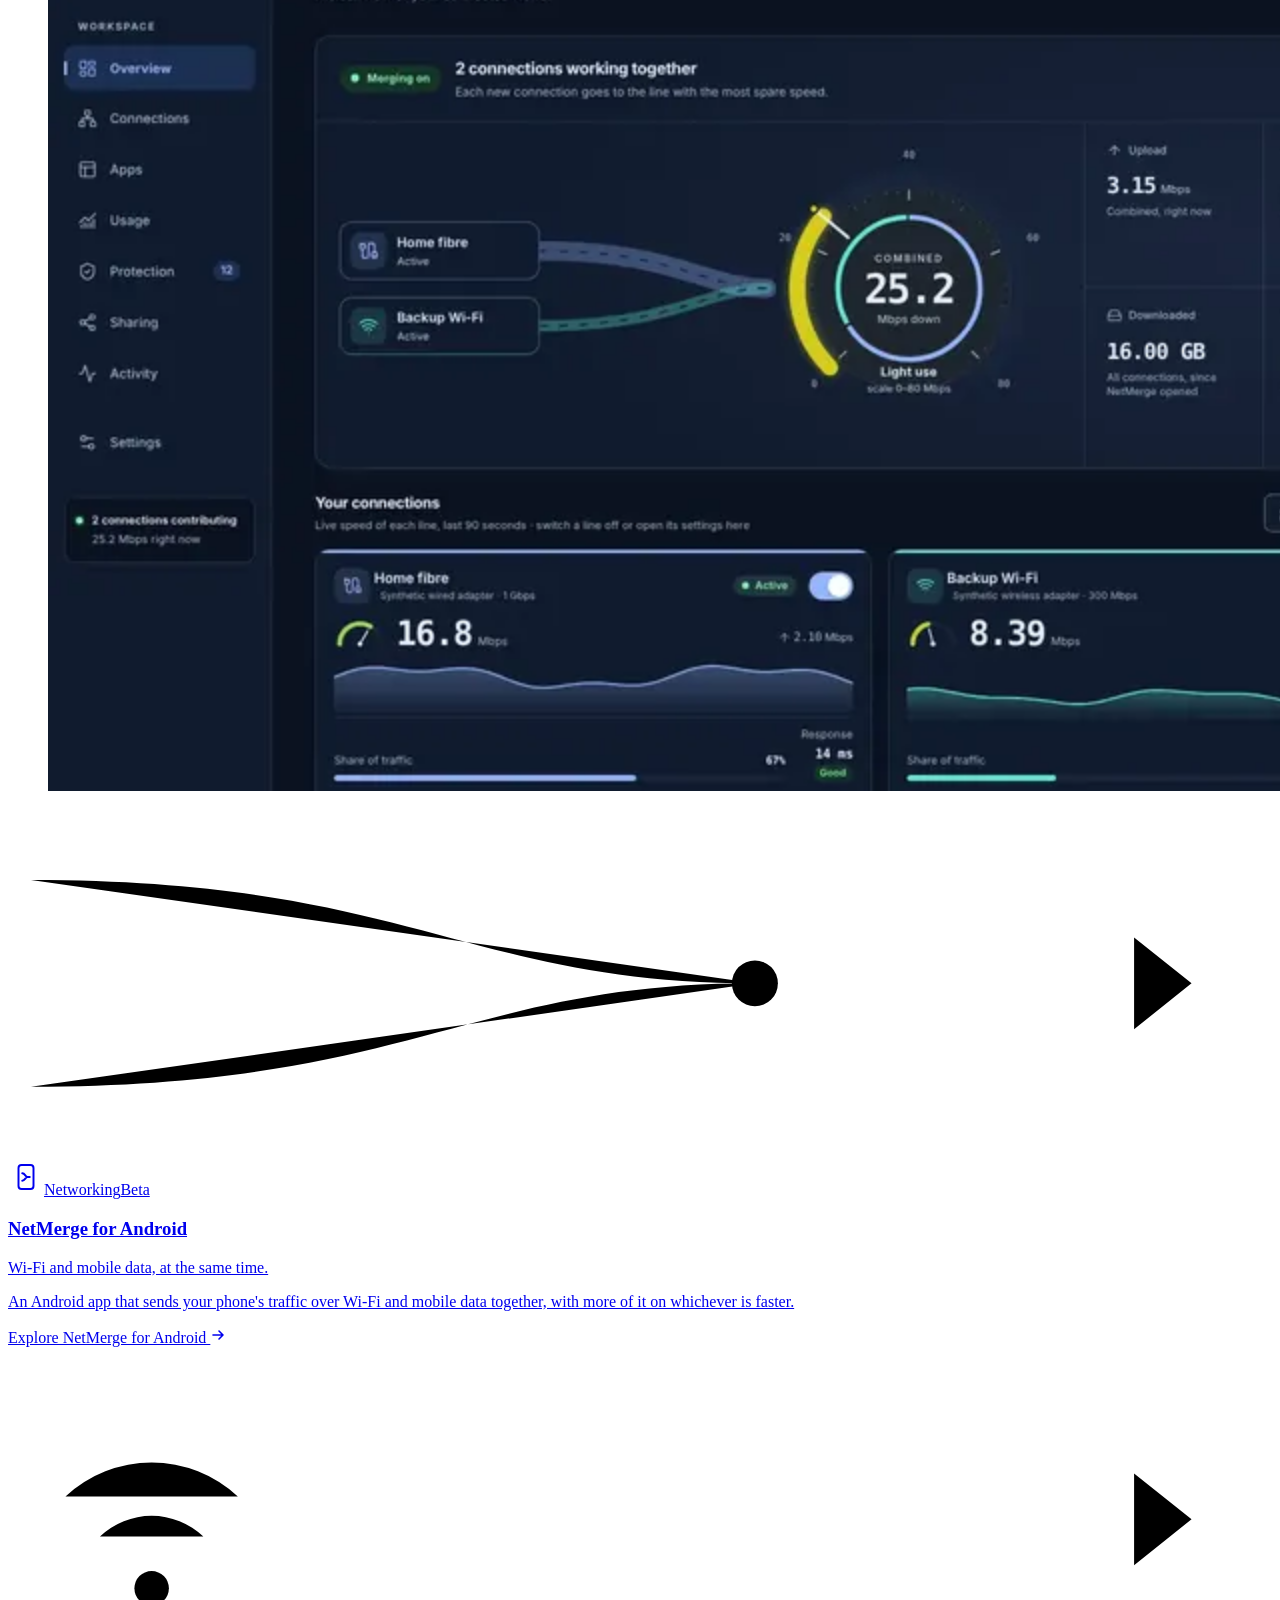
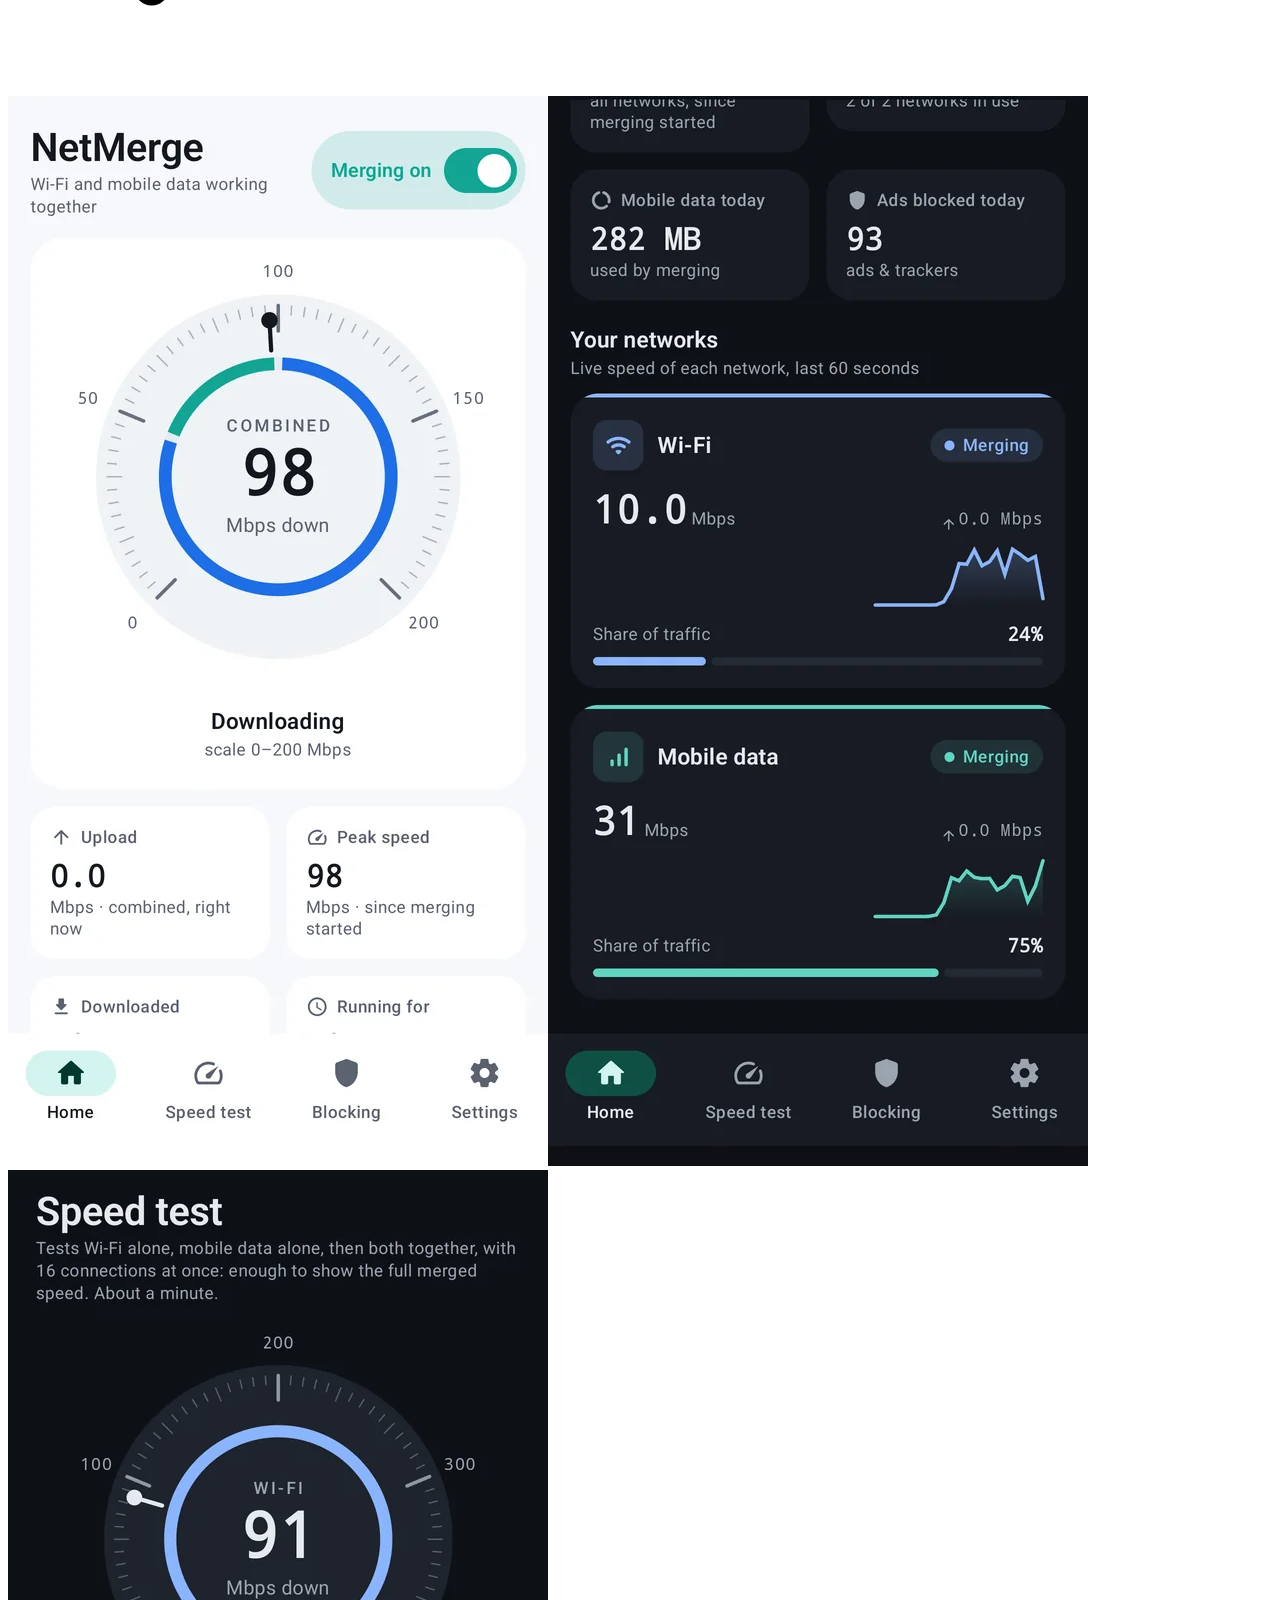
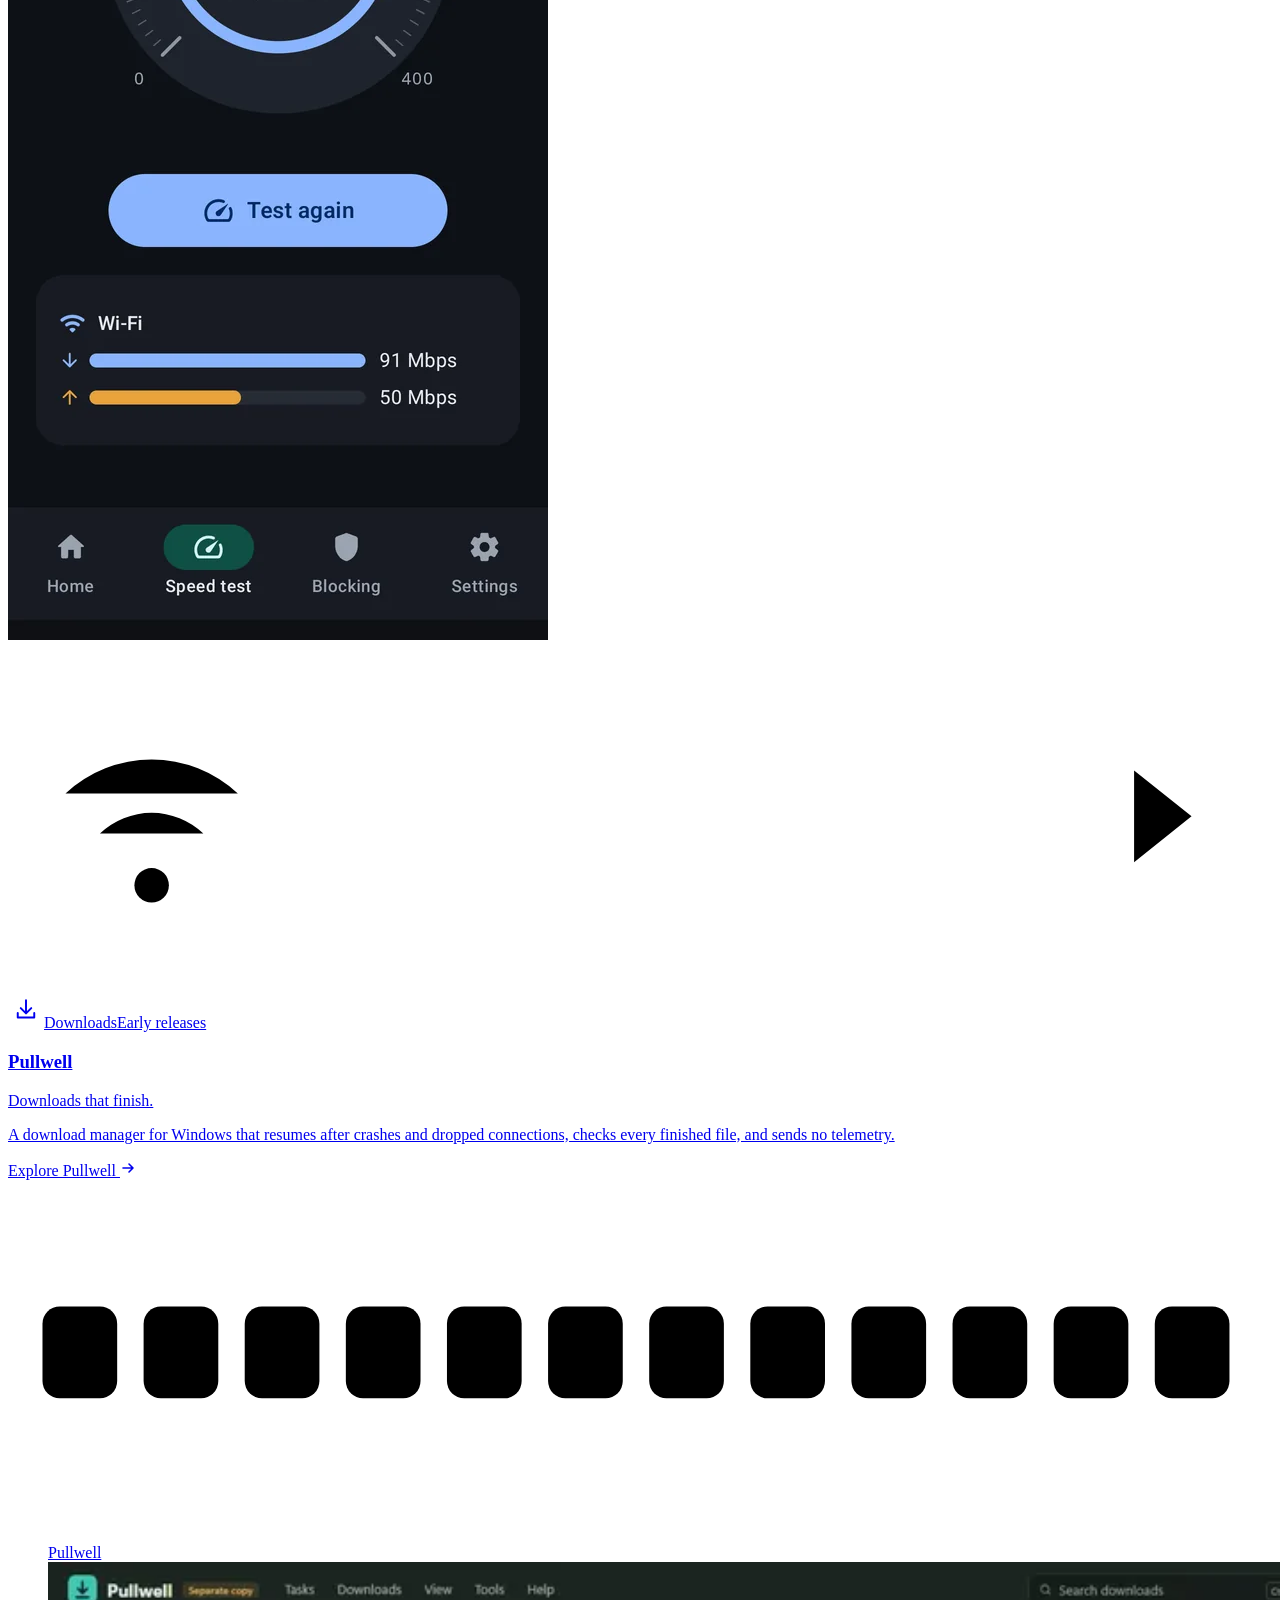
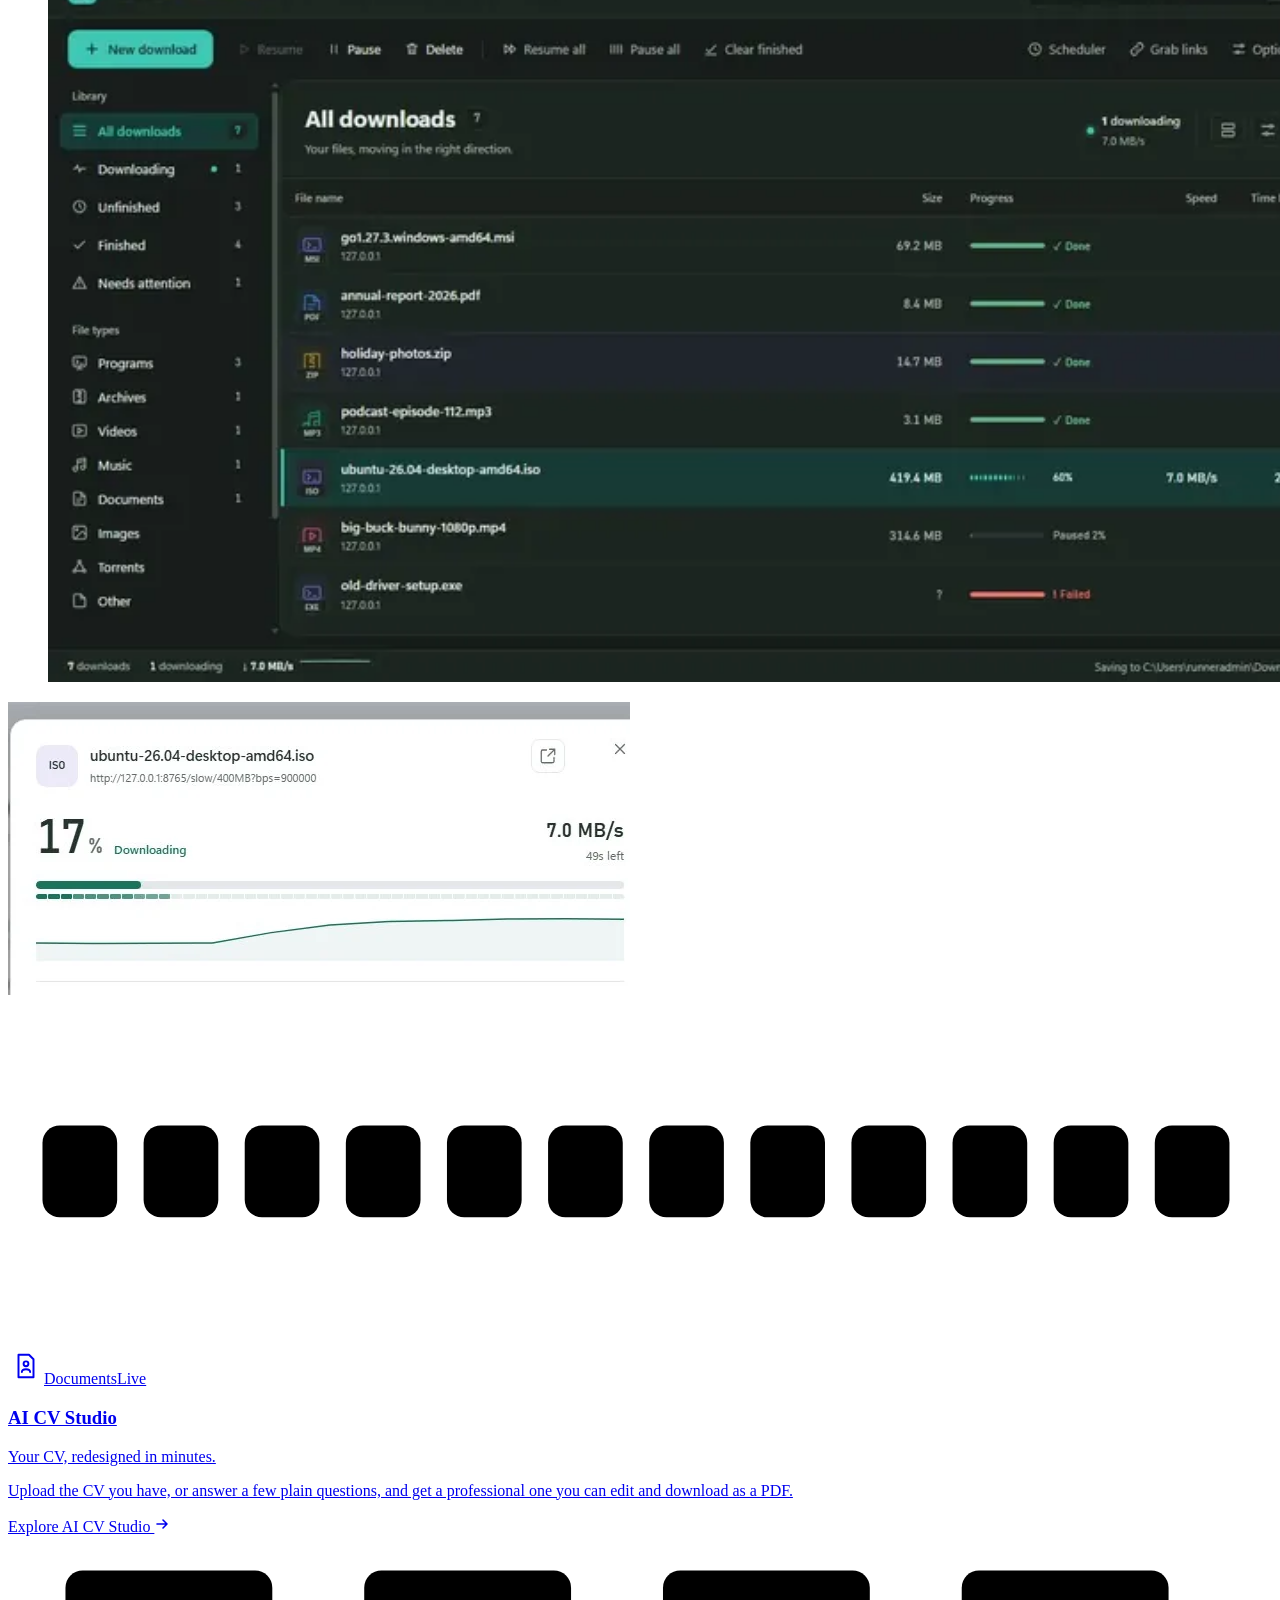
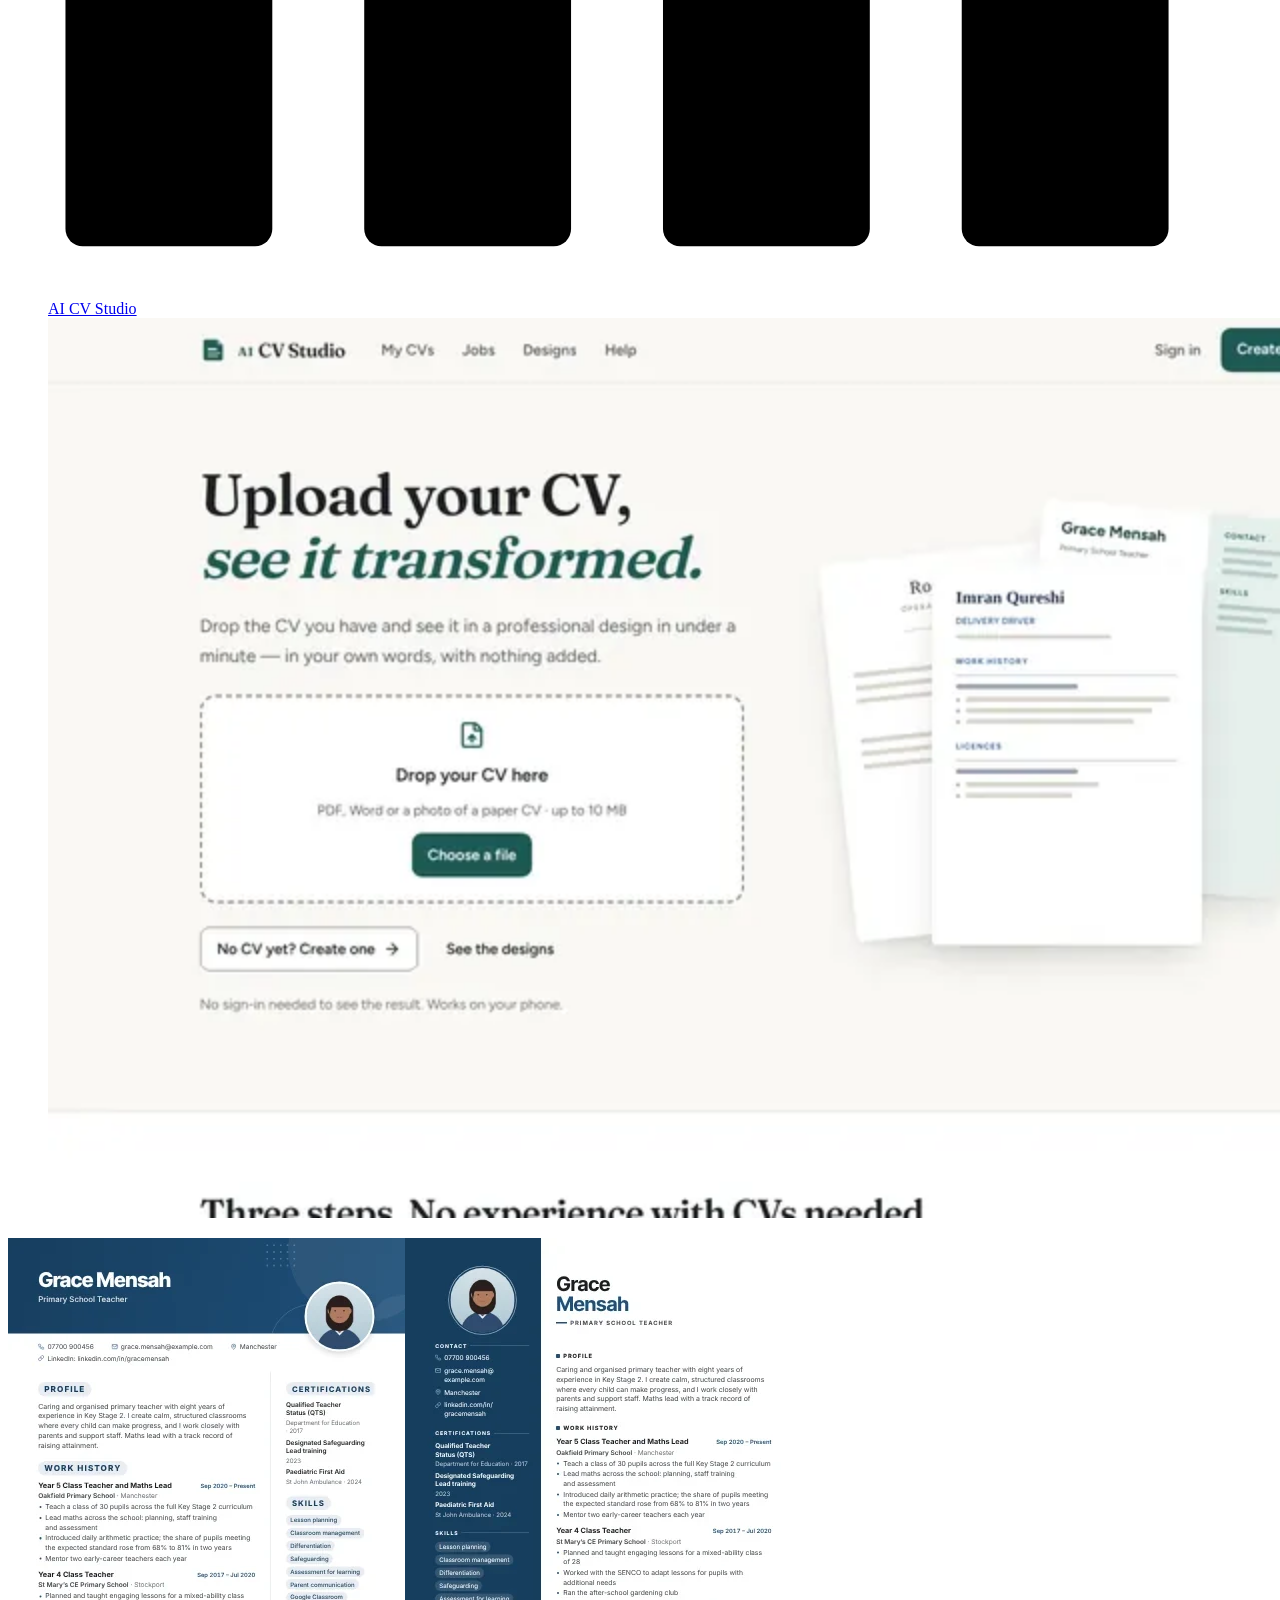
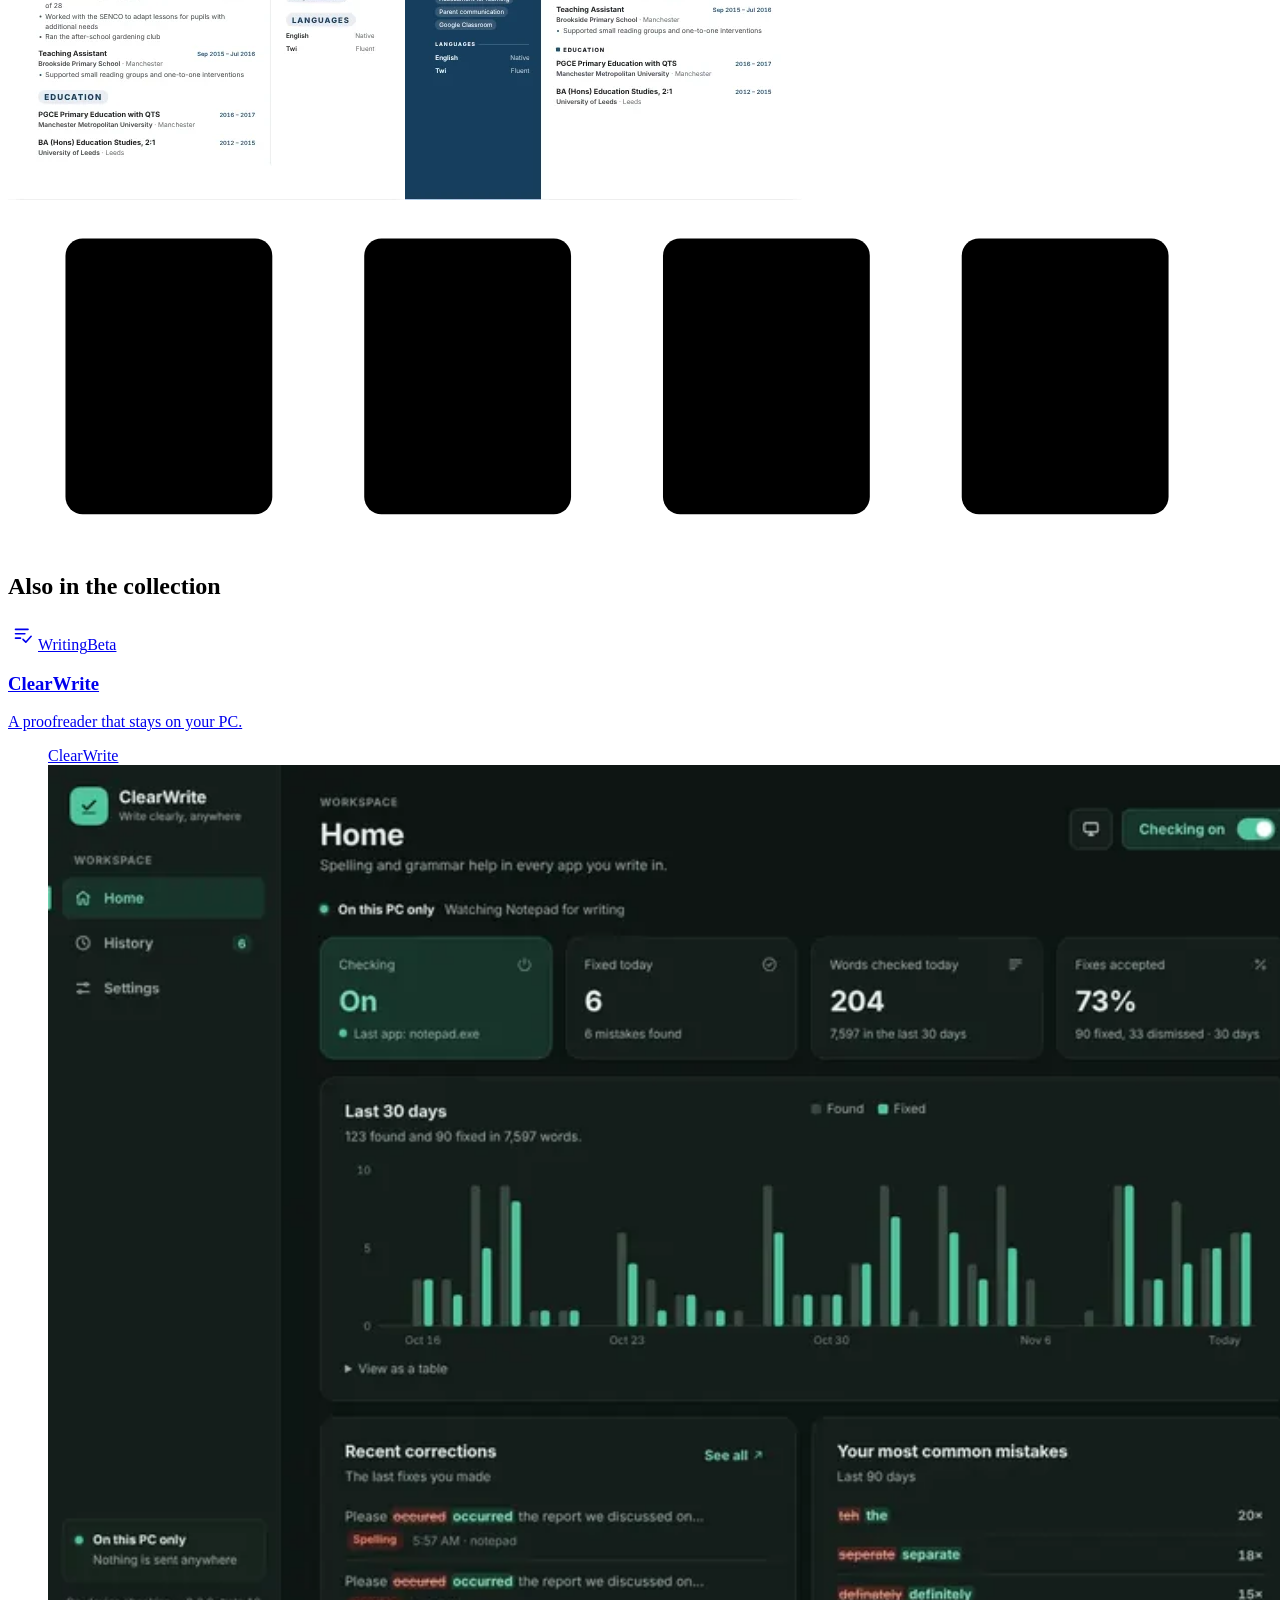
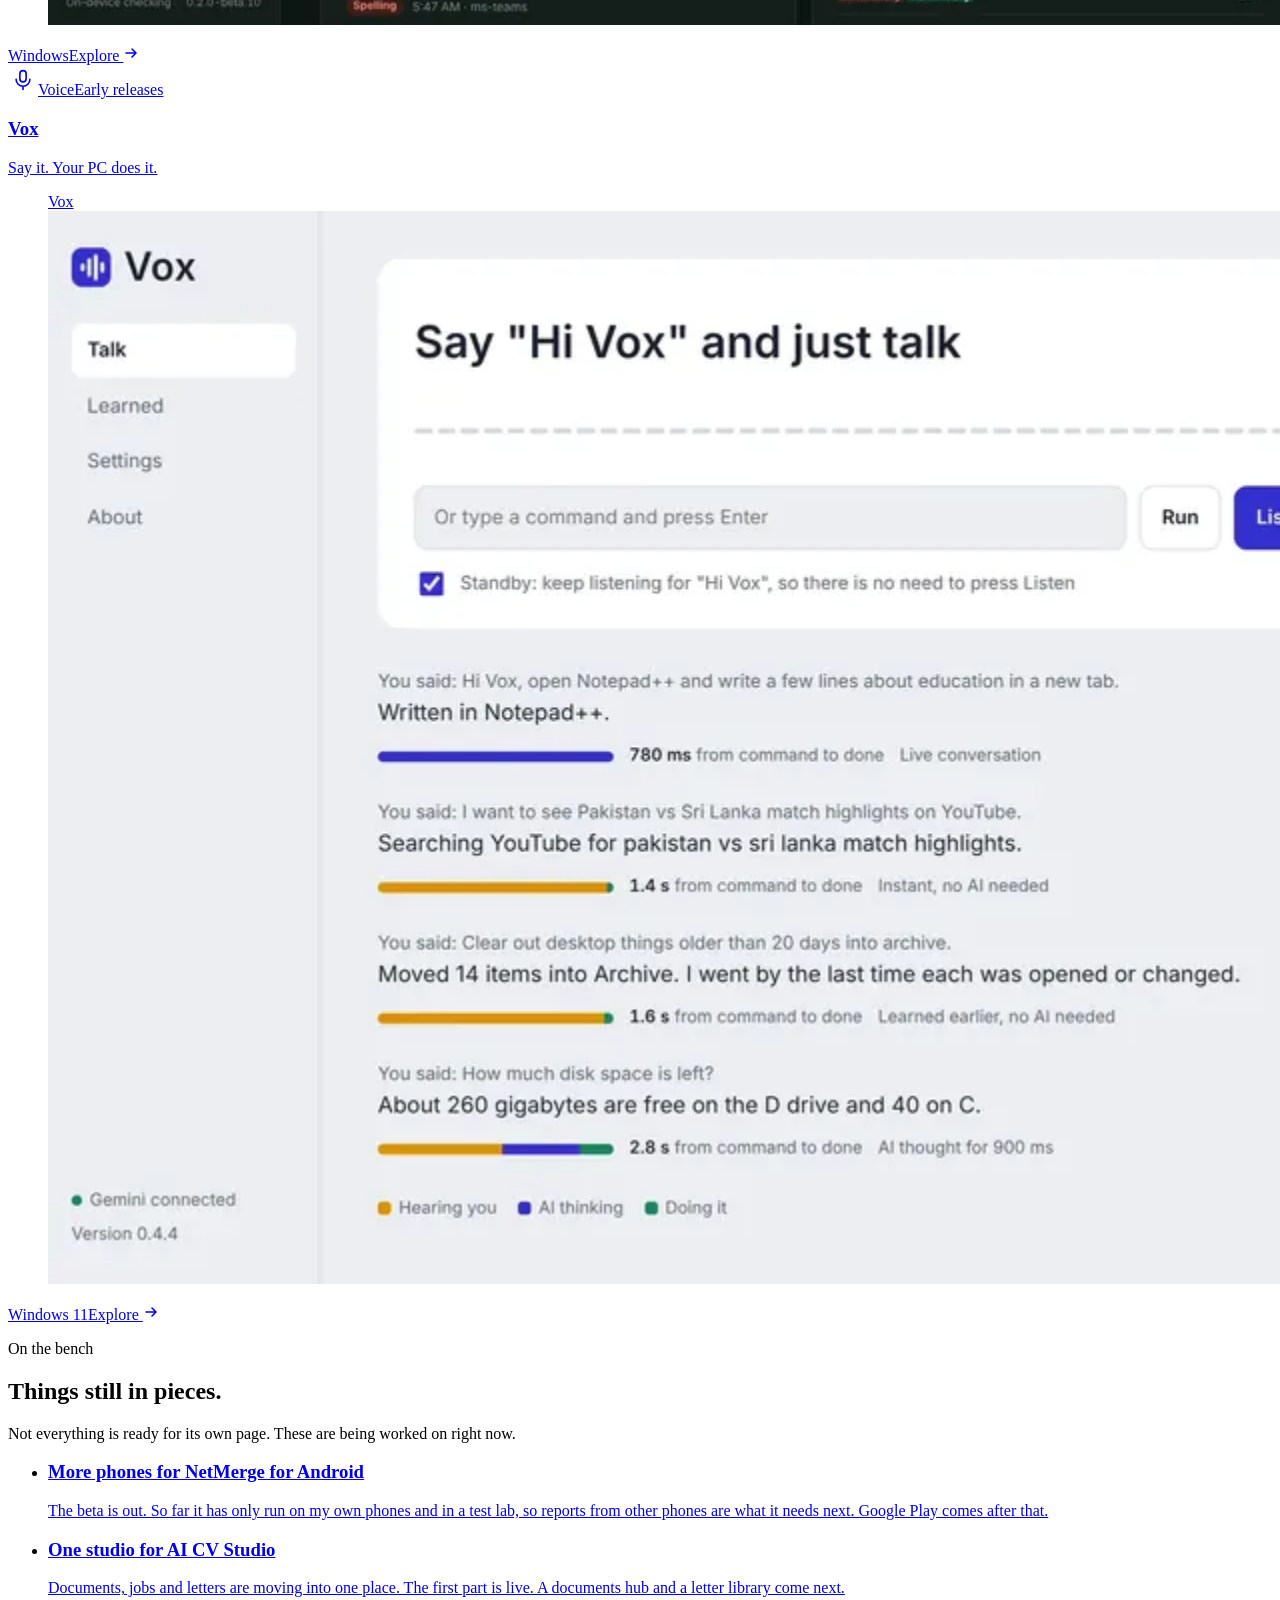
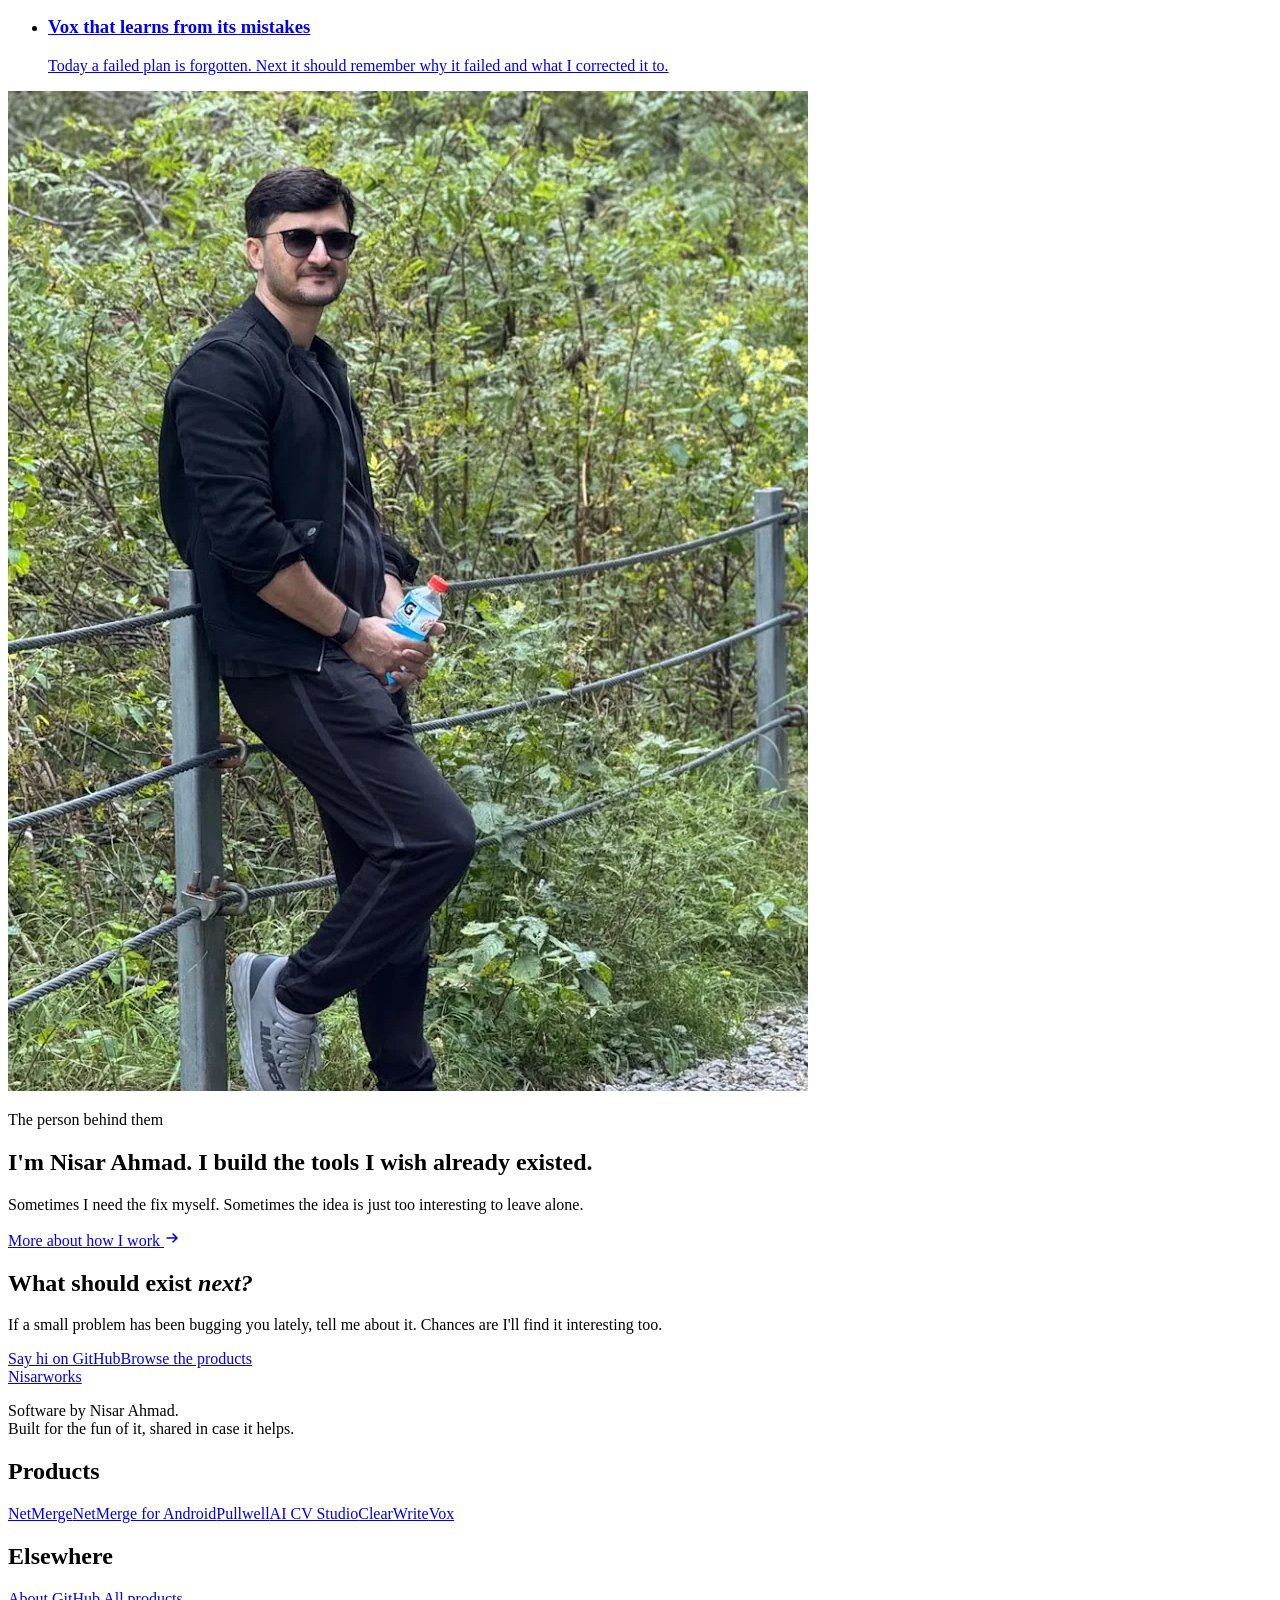
==== commit c50dad06: "Bring every product page up to date with its repo NetMerge: built-in engine, speed test for merged l" ====
--- a/public/index.html
+++ b/public/index.html
@@ -185,7 +185,7 @@
 
 <section class="s s-lab reveal">
   <div class="lab-head"><p class="eyebrow">On the bench</p><h2 class="h2">Things still in pieces.</h2><p class="lede">Not everything is ready for its own page. These are being worked on right now.</p></div>
-  <ul class="lab"><li><a href="/products/netmerge-android/"><h3>More phones for NetMerge for Android</h3><p>The beta is out. So far it has only run on my own phone and in a test lab, so reports from other phones are what it needs next.</p></a></li><li><a href="/products/netmerge/"><h3>A lighter engine for NetMerge</h3><p>NetMerge carries its own smaller network engine. You can try it under Settings while the proven one stays the default.</p></a></li><li><a href="/products/pullwell/"><h3>A final name for Pullwell</h3><p>&quot;Pullwell&quot; is a working name, waiting on a trademark check.</p></a></li></ul>
+  <ul class="lab"><li><a href="/products/netmerge-android/"><h3>More phones for NetMerge for Android</h3><p>The beta is out. So far it has only run on my own phones and in a test lab, so reports from other phones are what it needs next. Google Play comes after that.</p></a></li><li><a href="/products/ai-cv-studio/"><h3>One studio for AI CV Studio</h3><p>Documents, jobs and letters are moving into one place. The first part is live. A documents hub and a letter library come next.</p></a></li><li><a href="/products/vox/"><h3>Vox that learns from its mistakes</h3><p>Today a failed plan is forgotten. Next it should remember why it failed and what I corrected it to.</p></a></li></ul>
 </section>
 
 <section class="s s-person reveal">
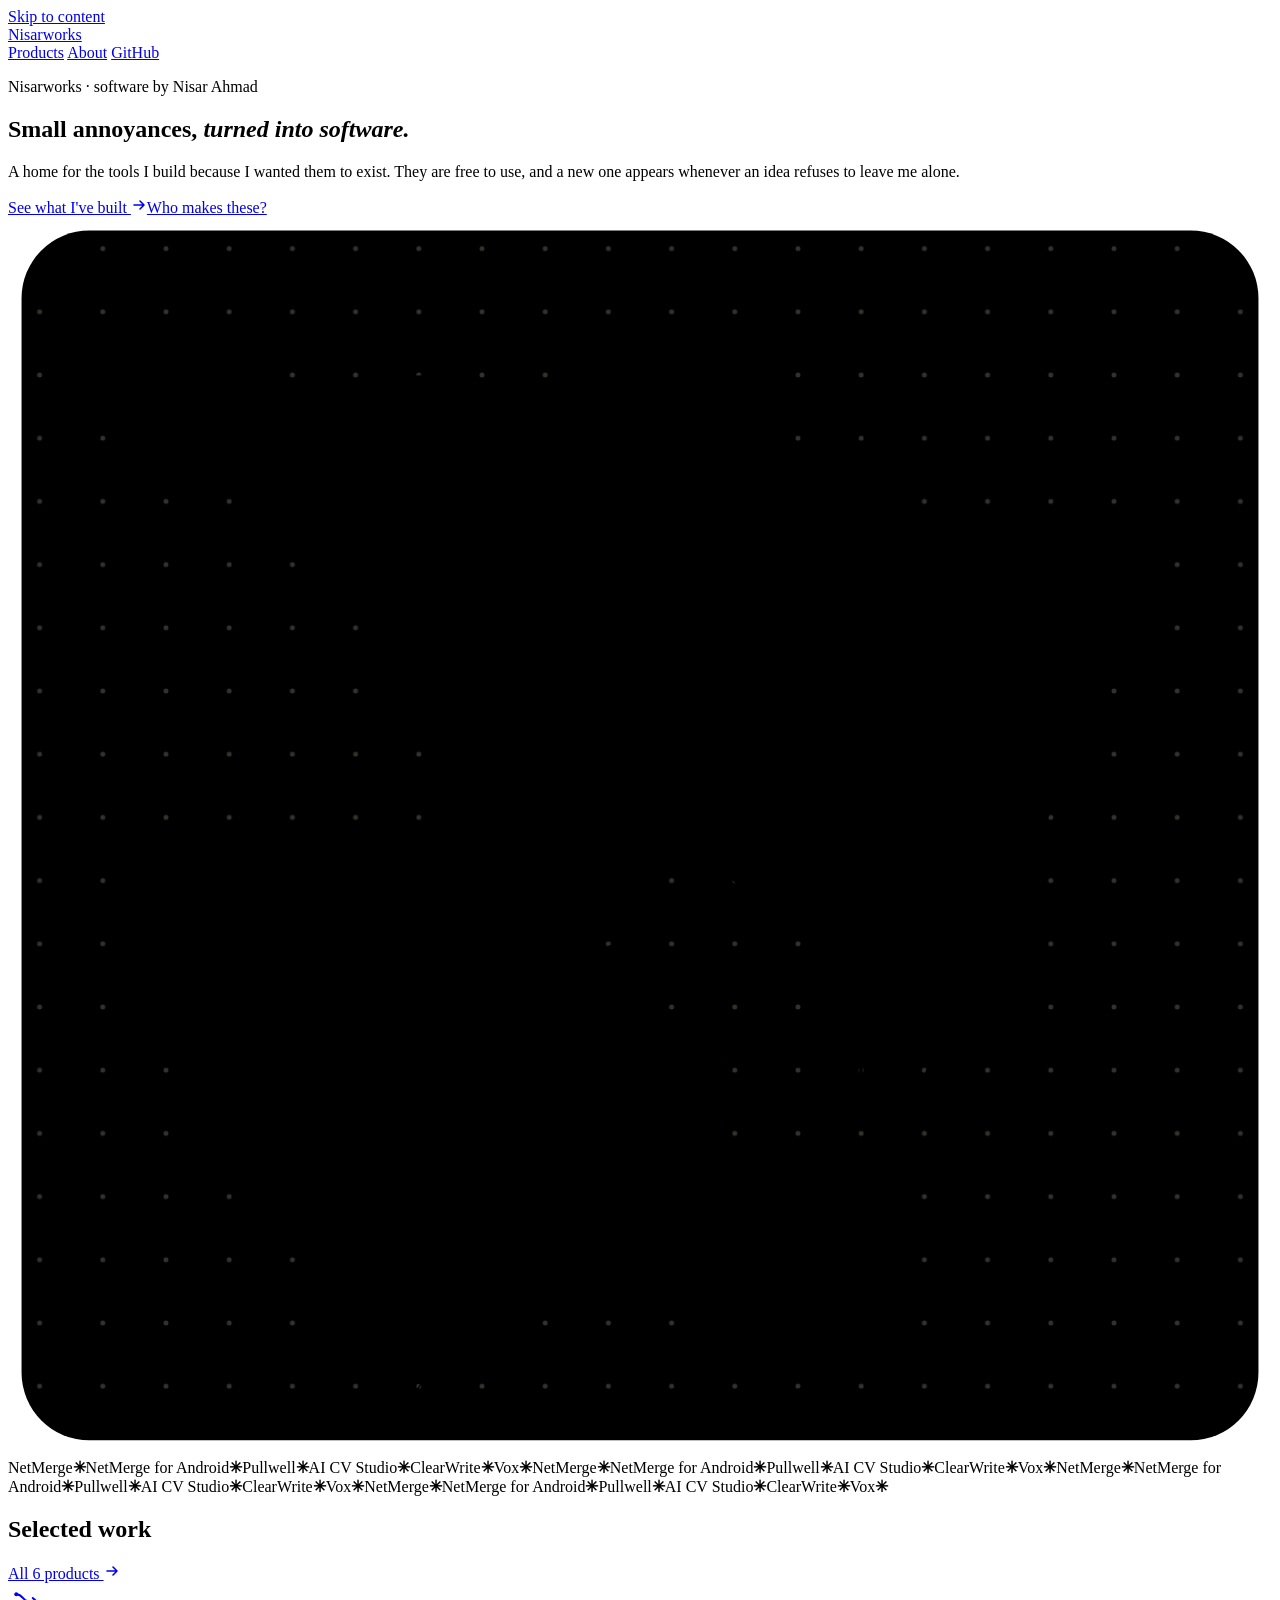
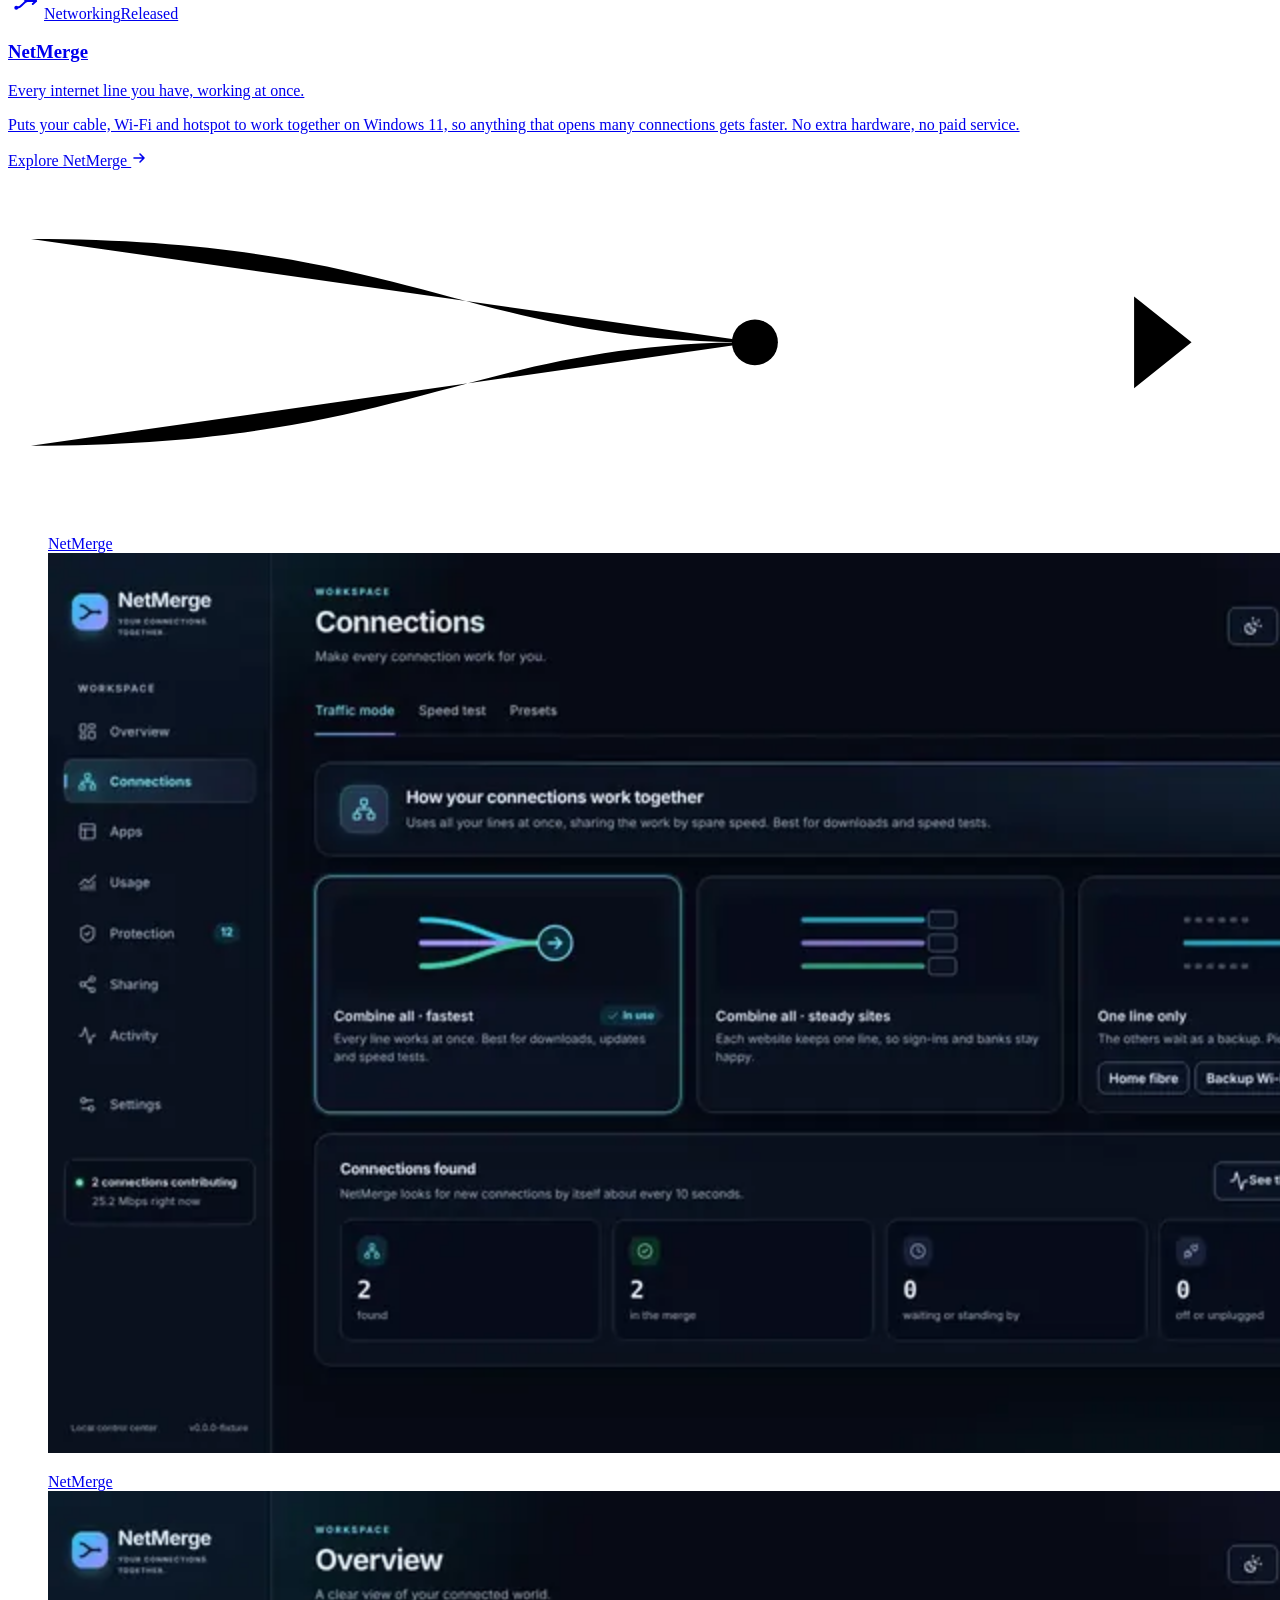
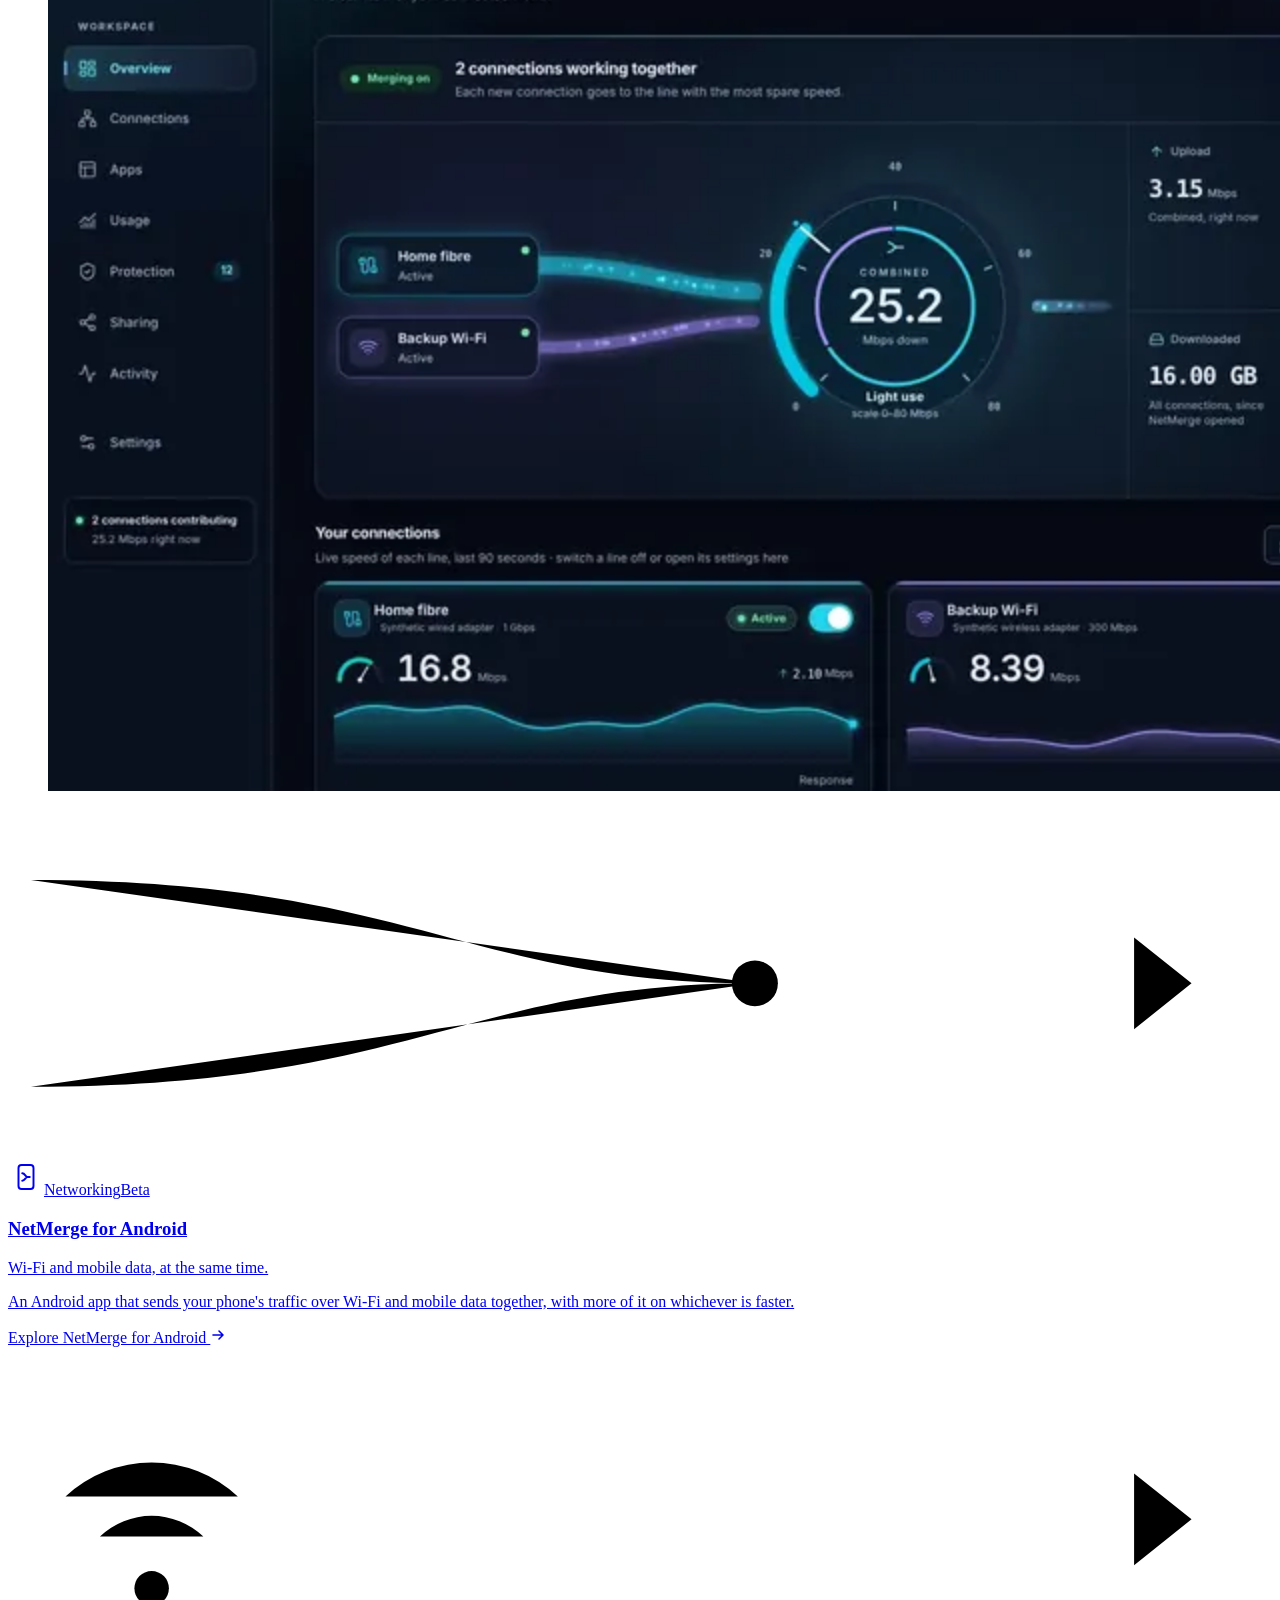
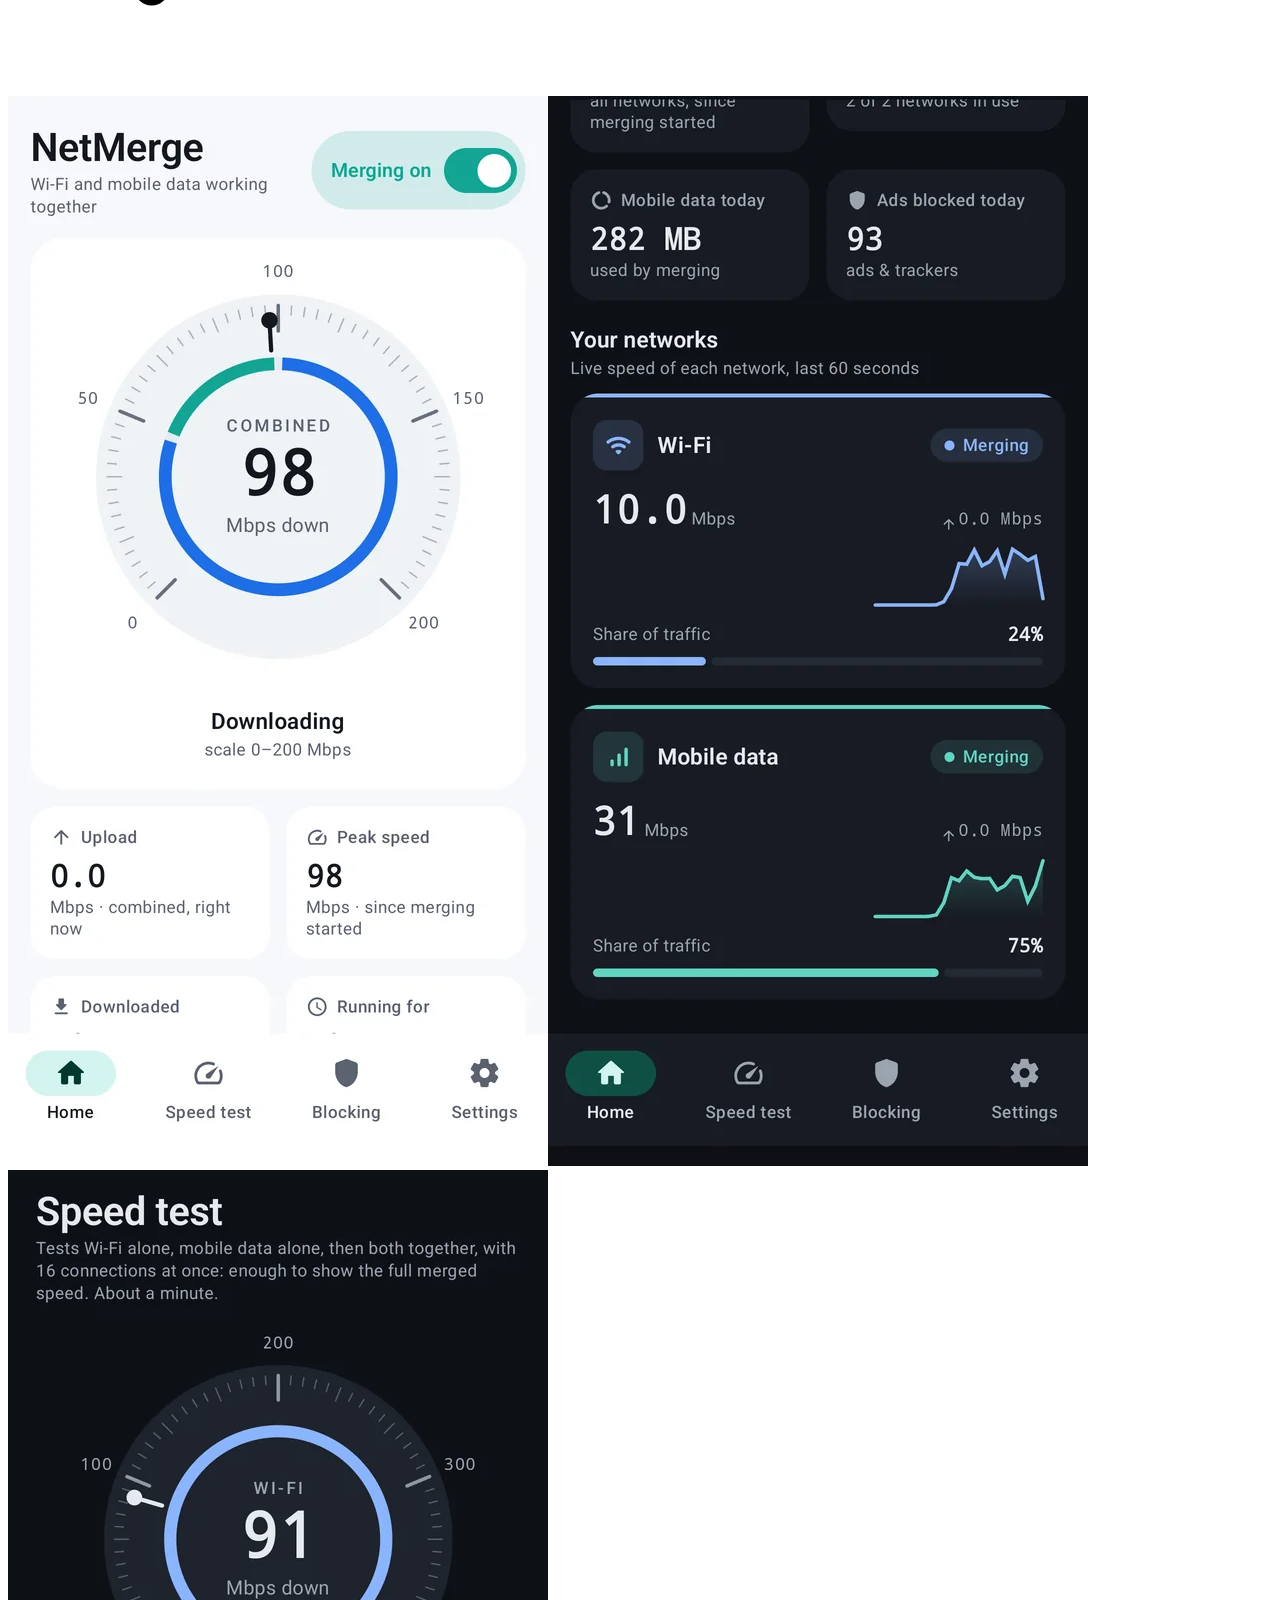
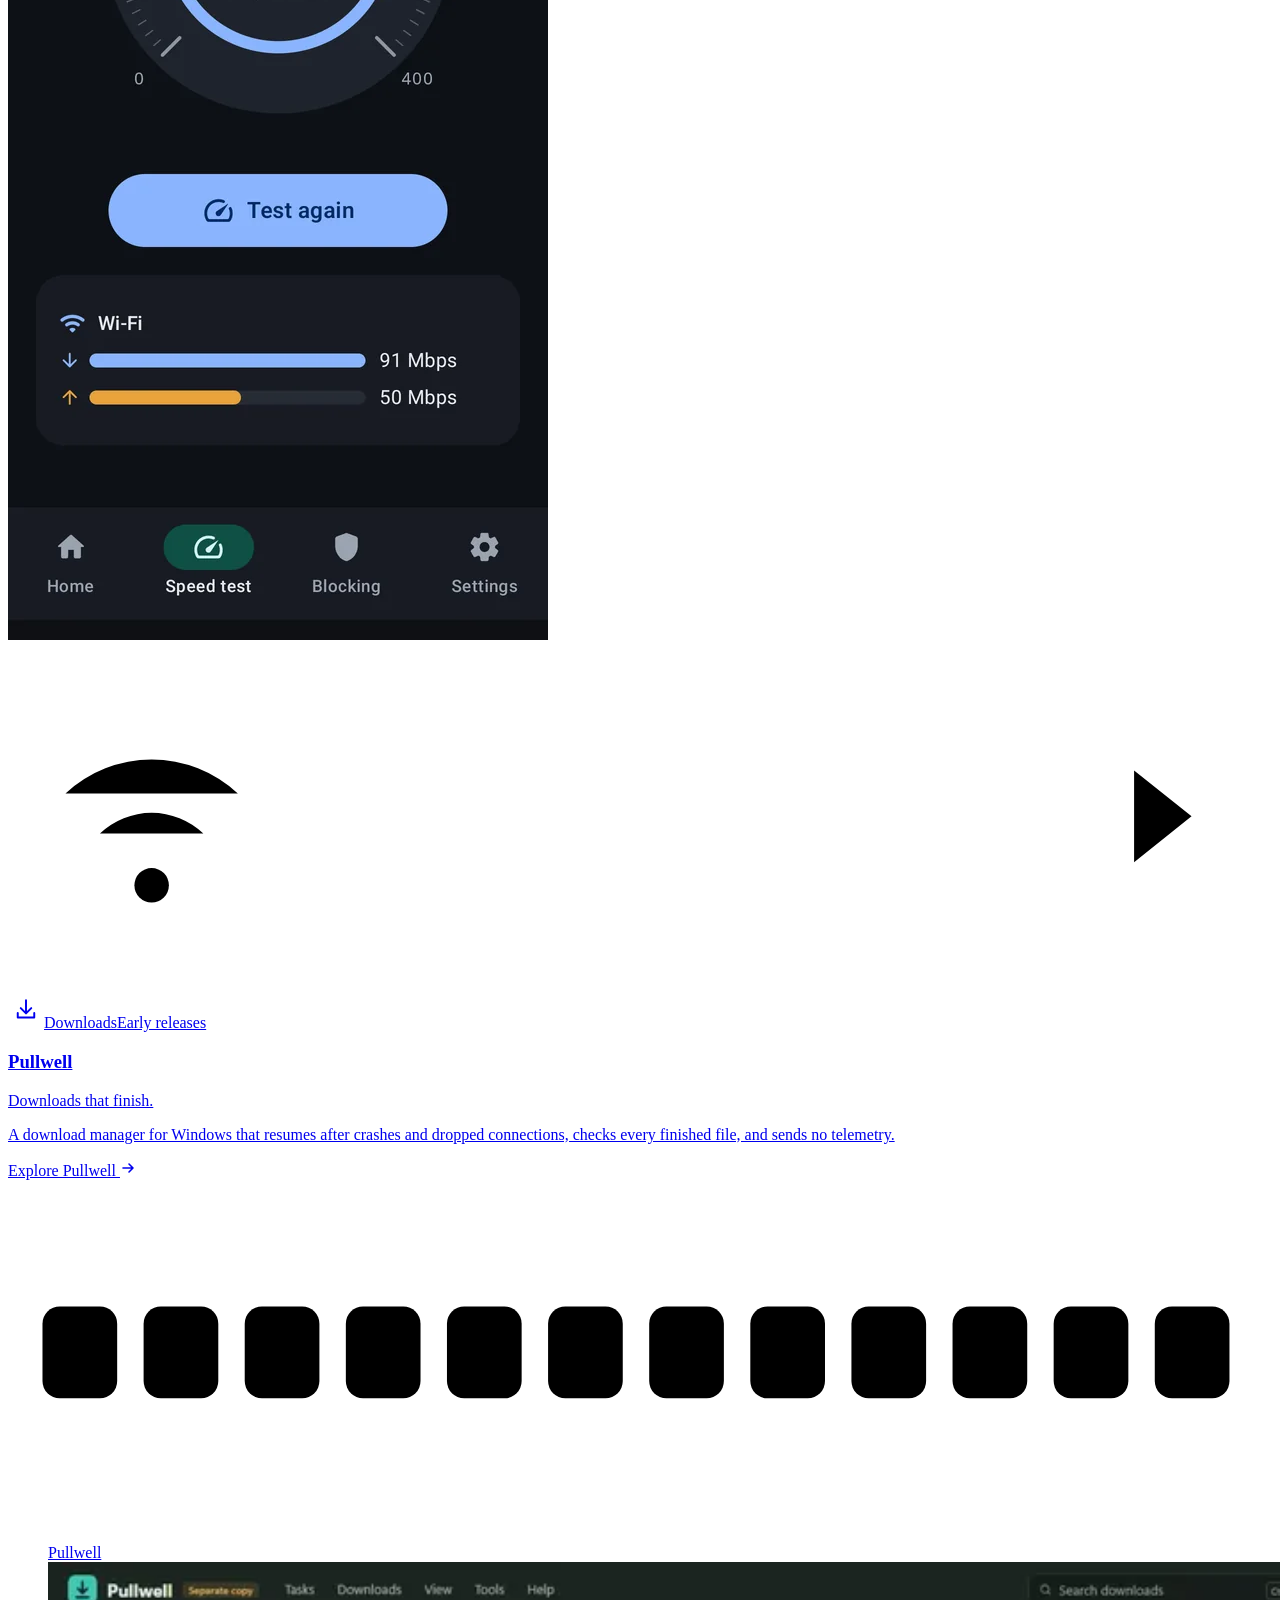
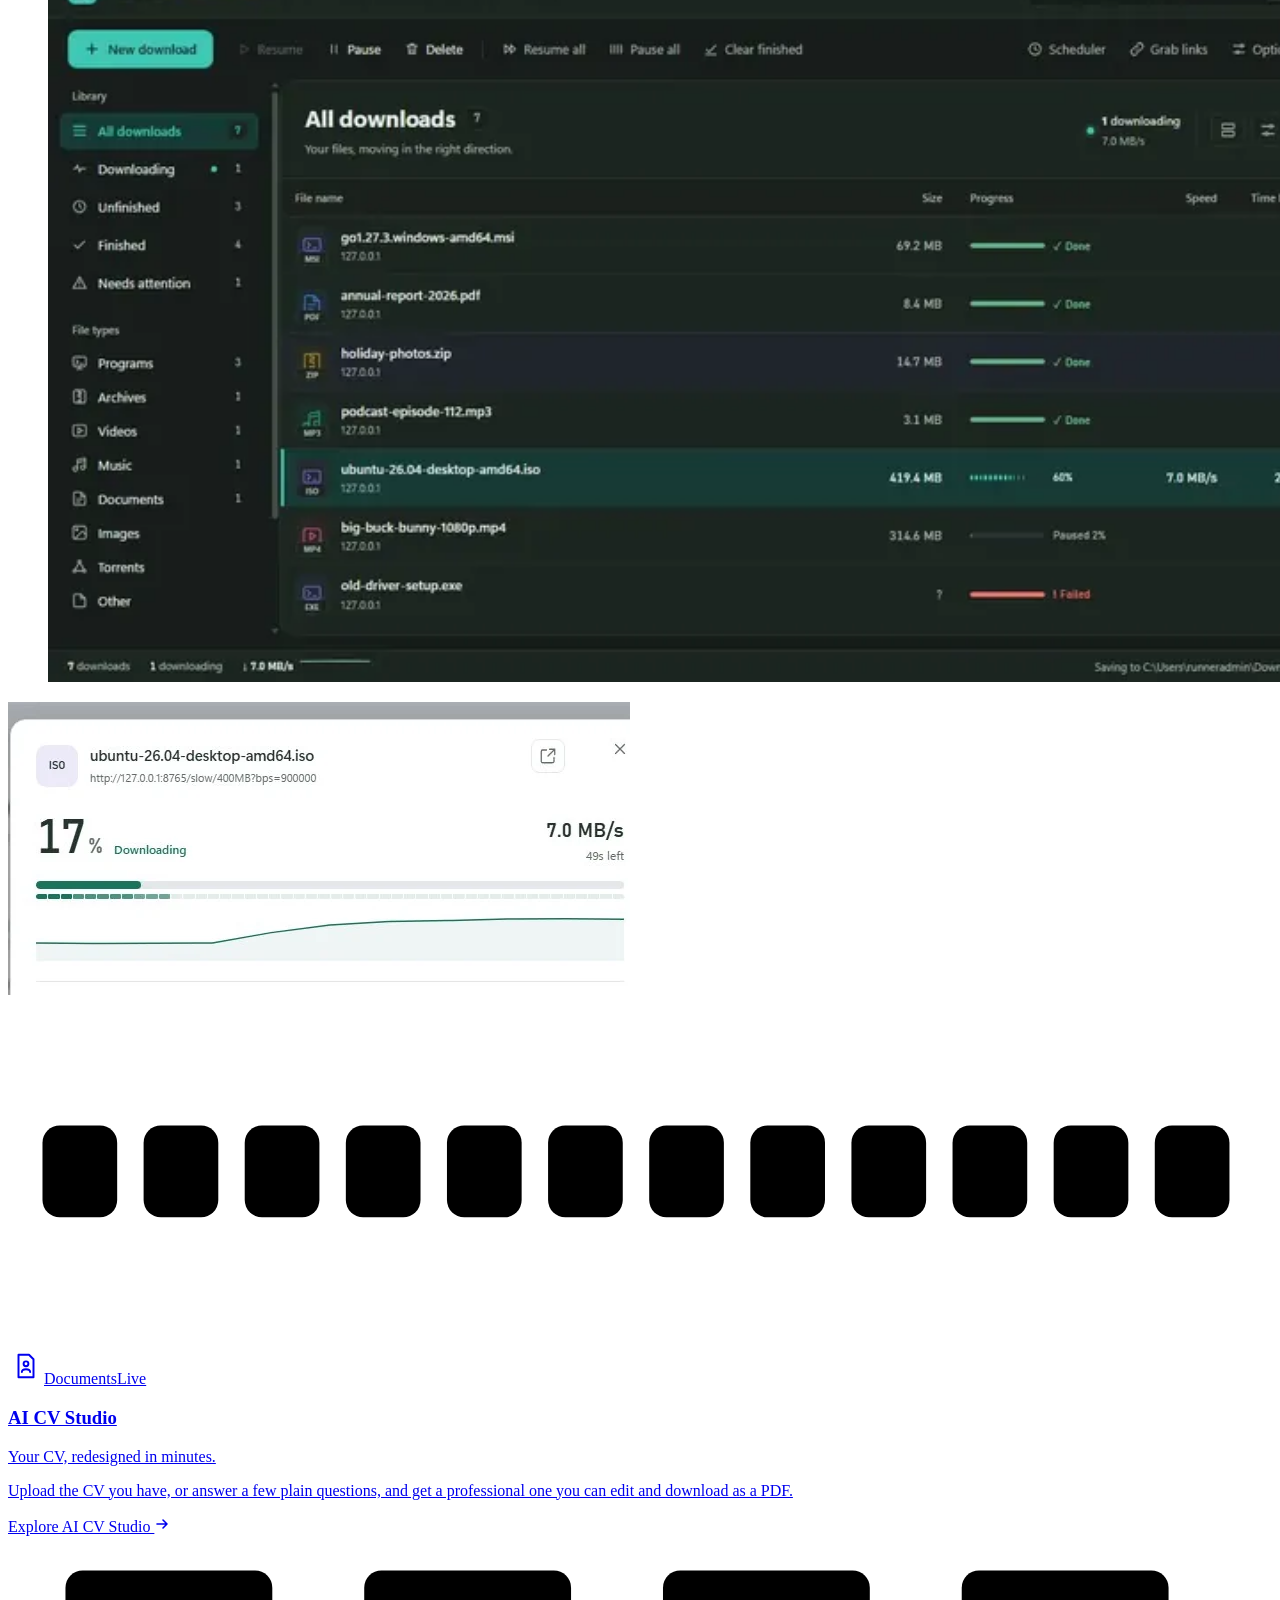
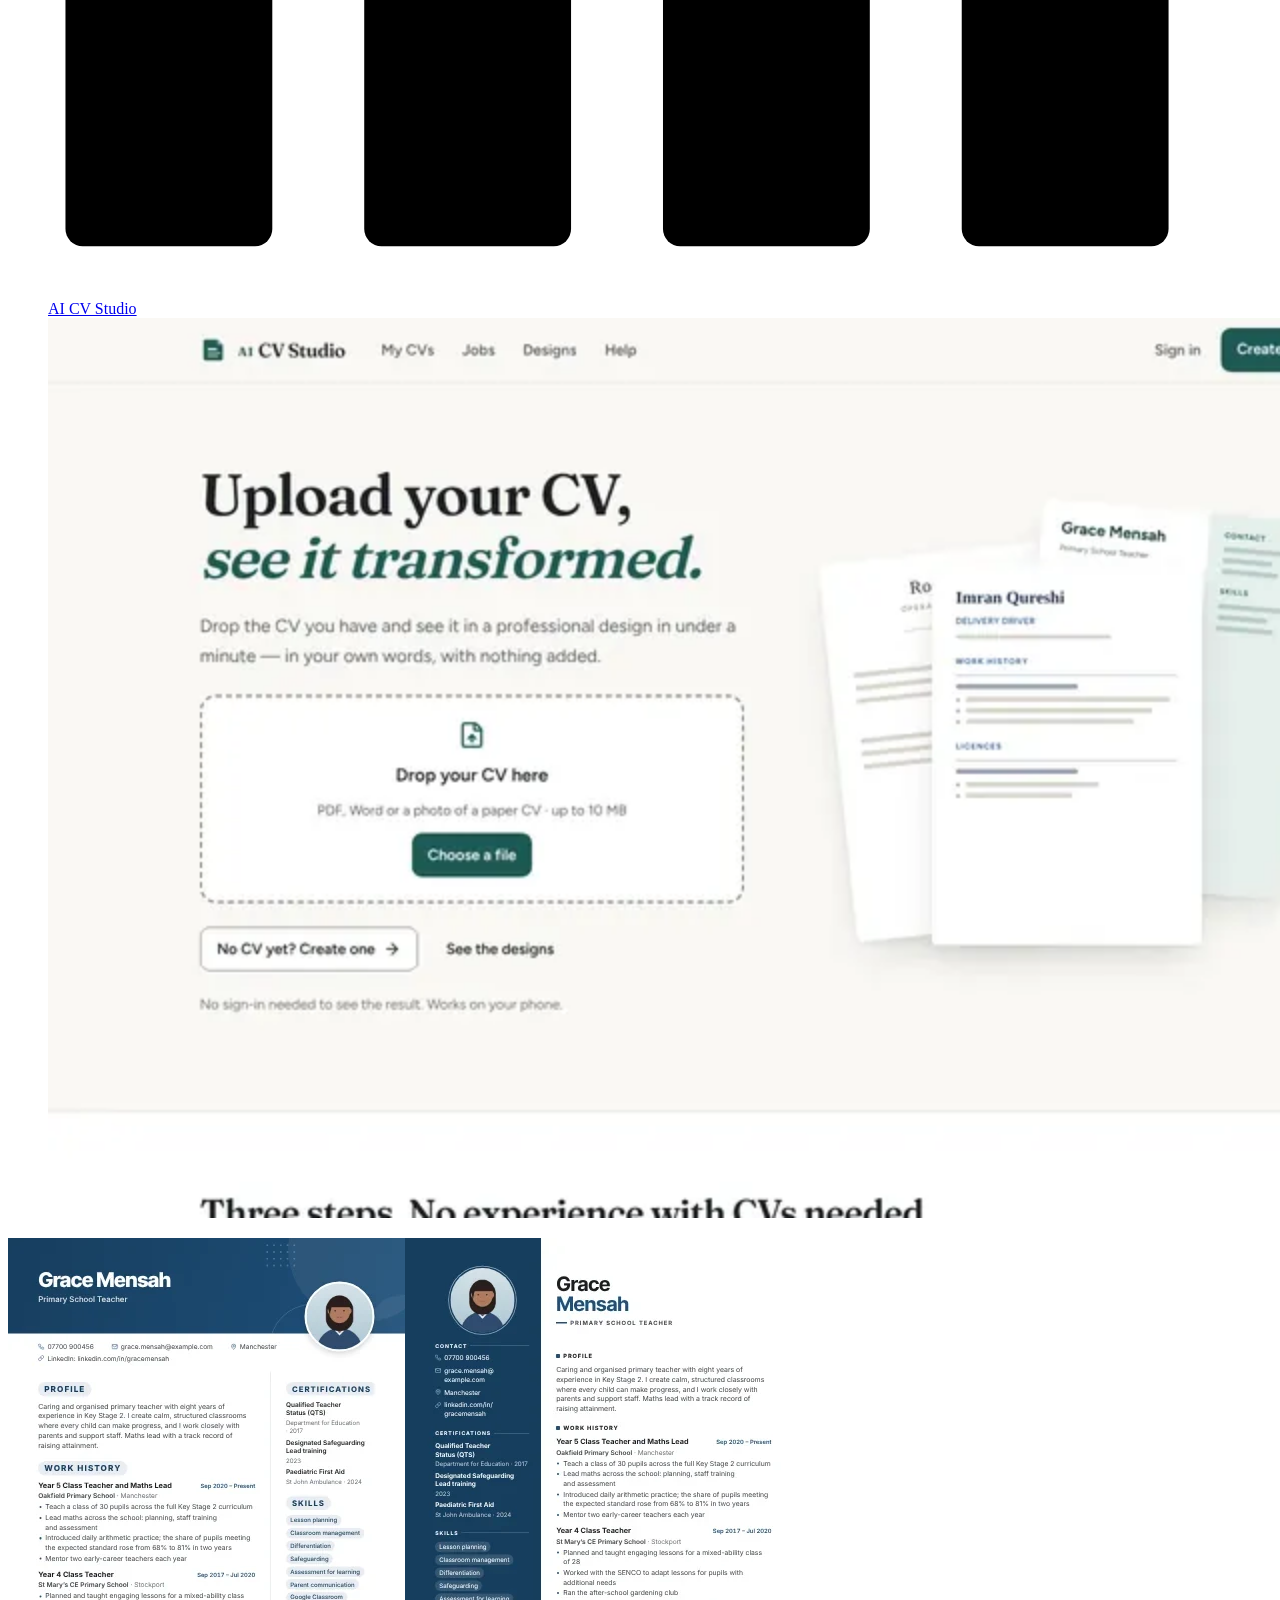
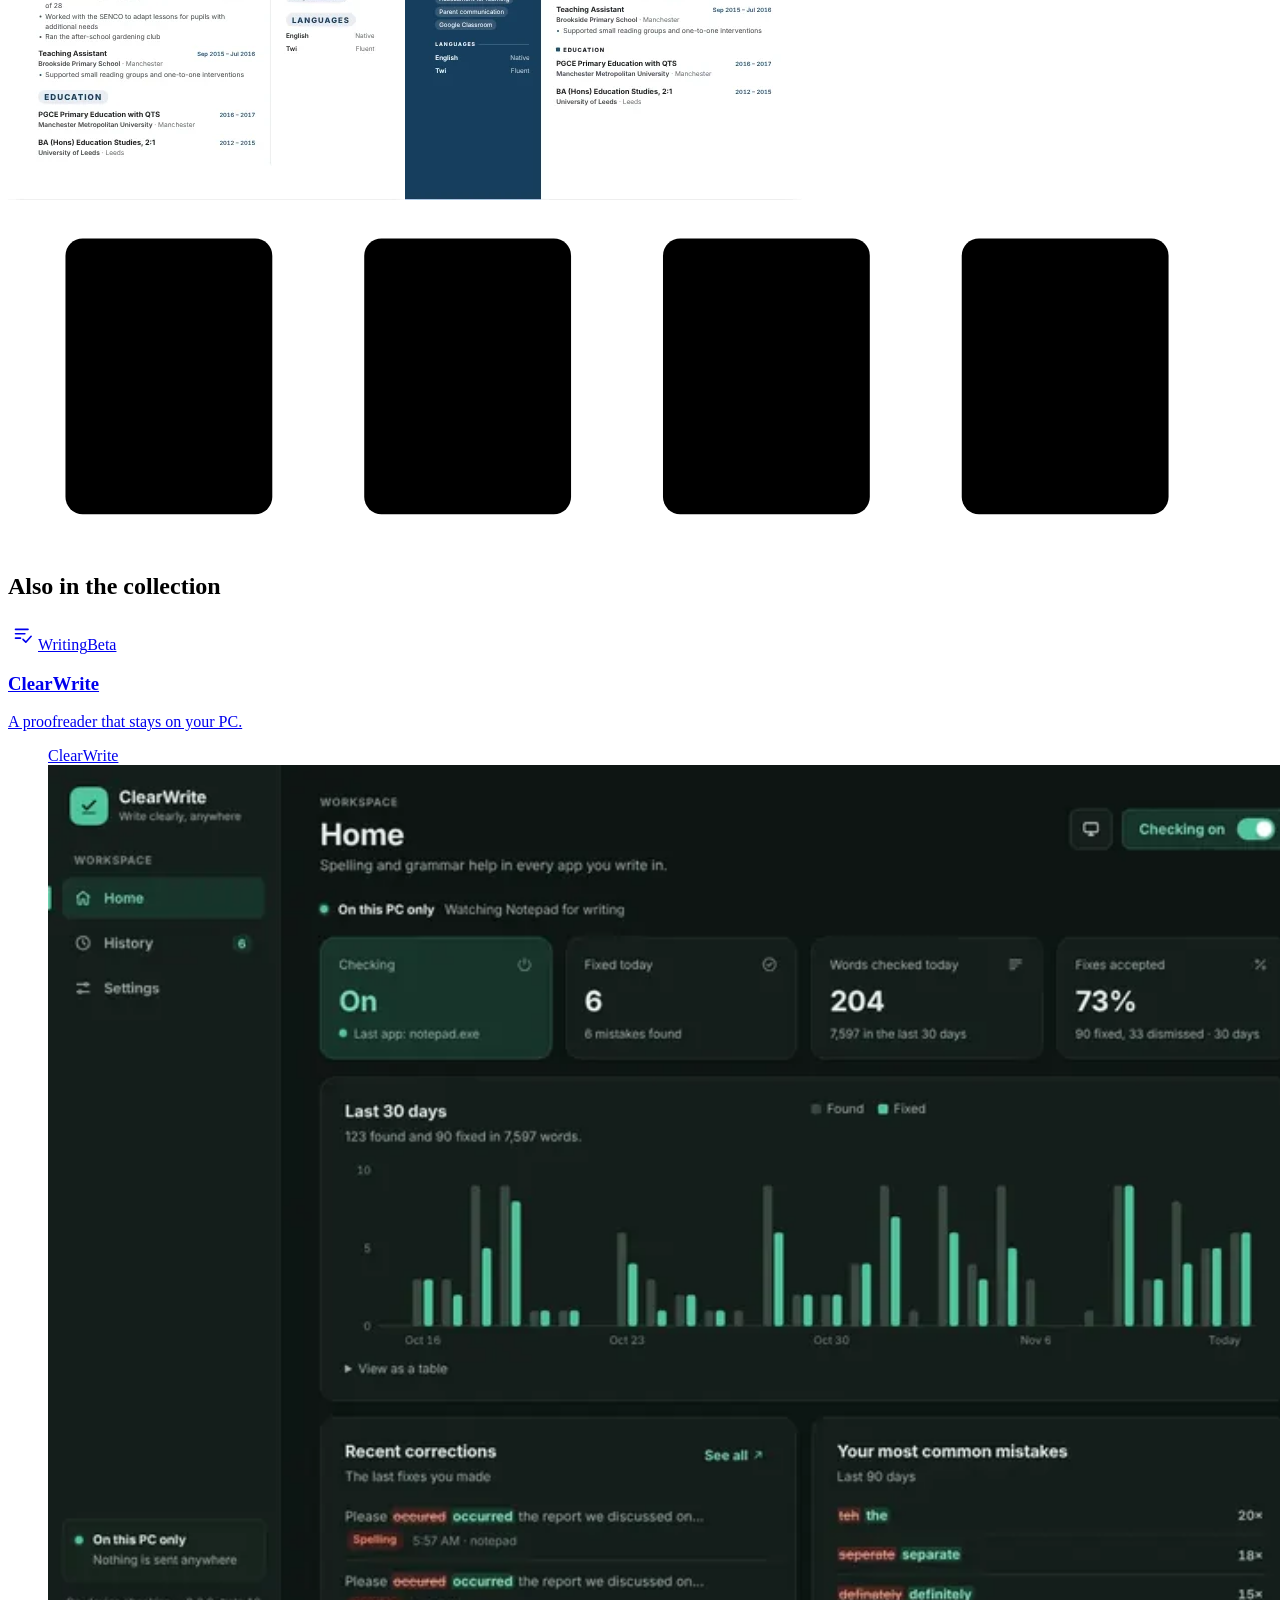
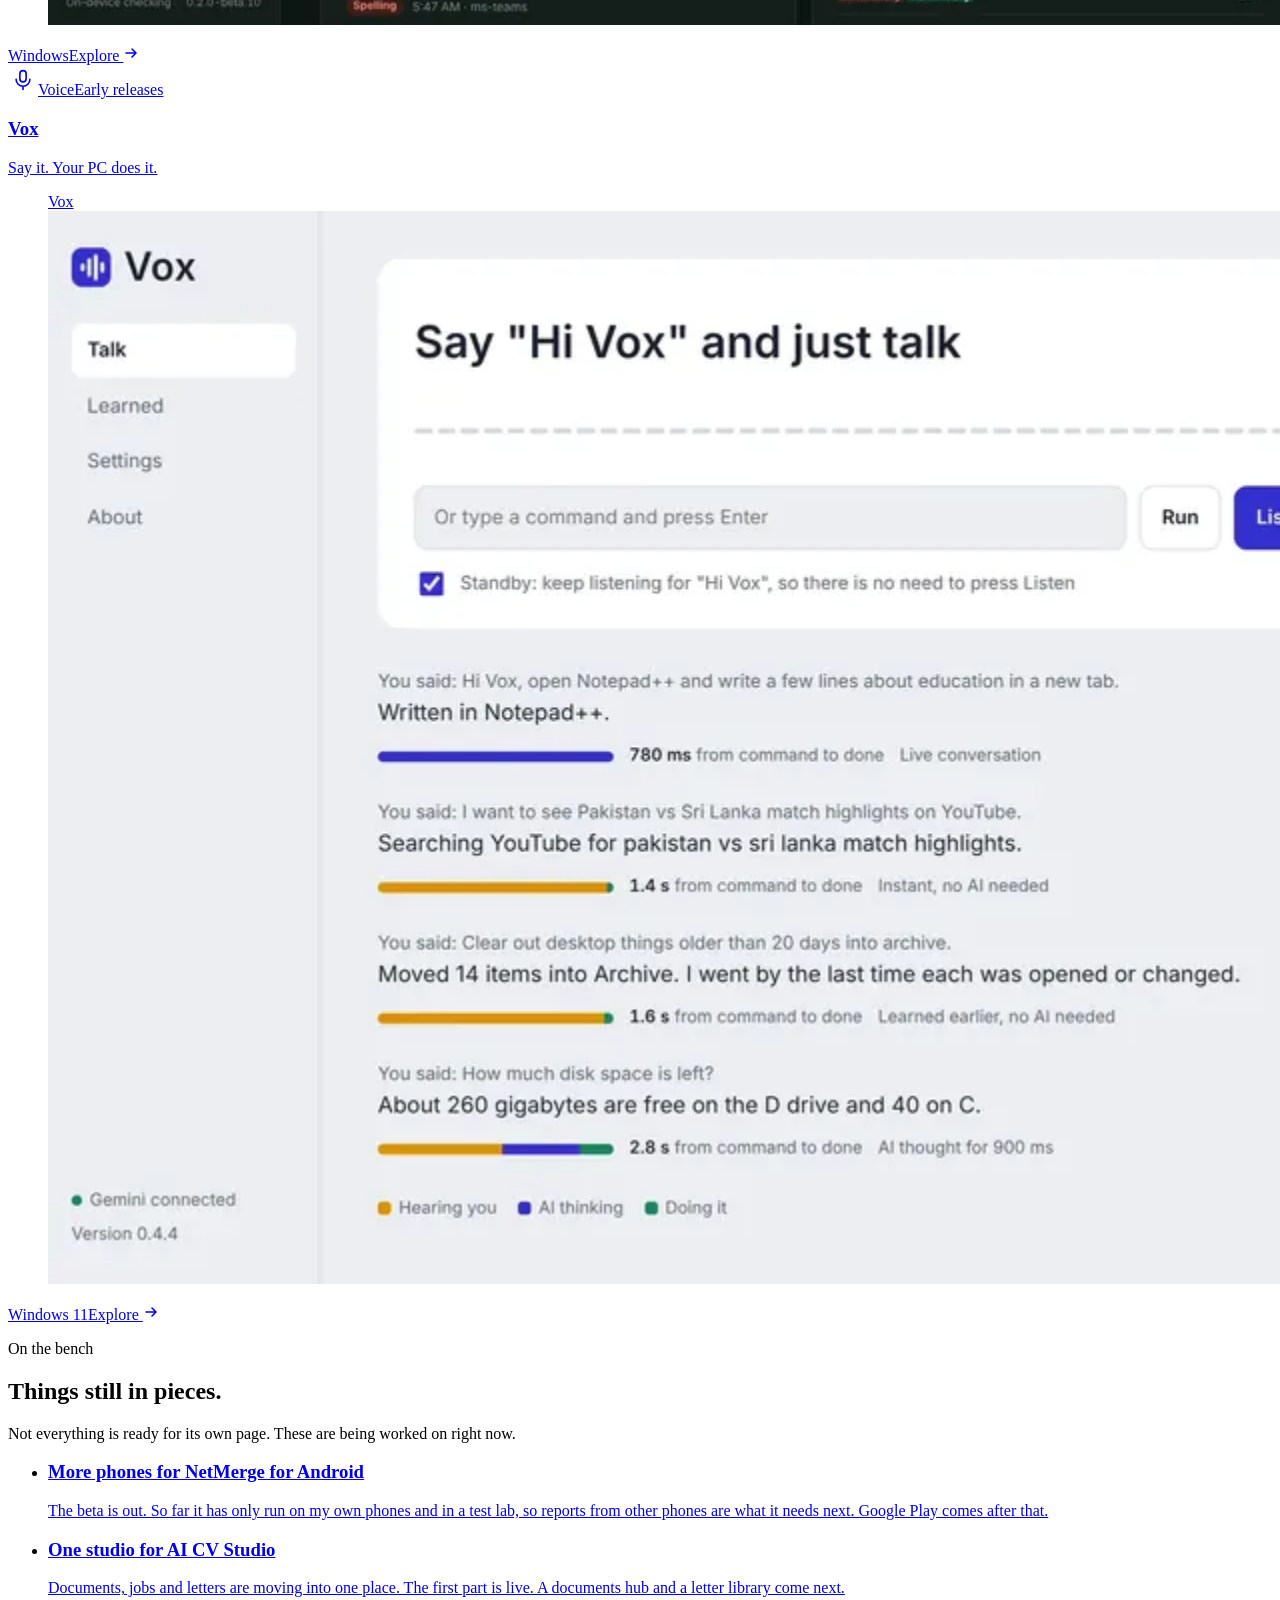
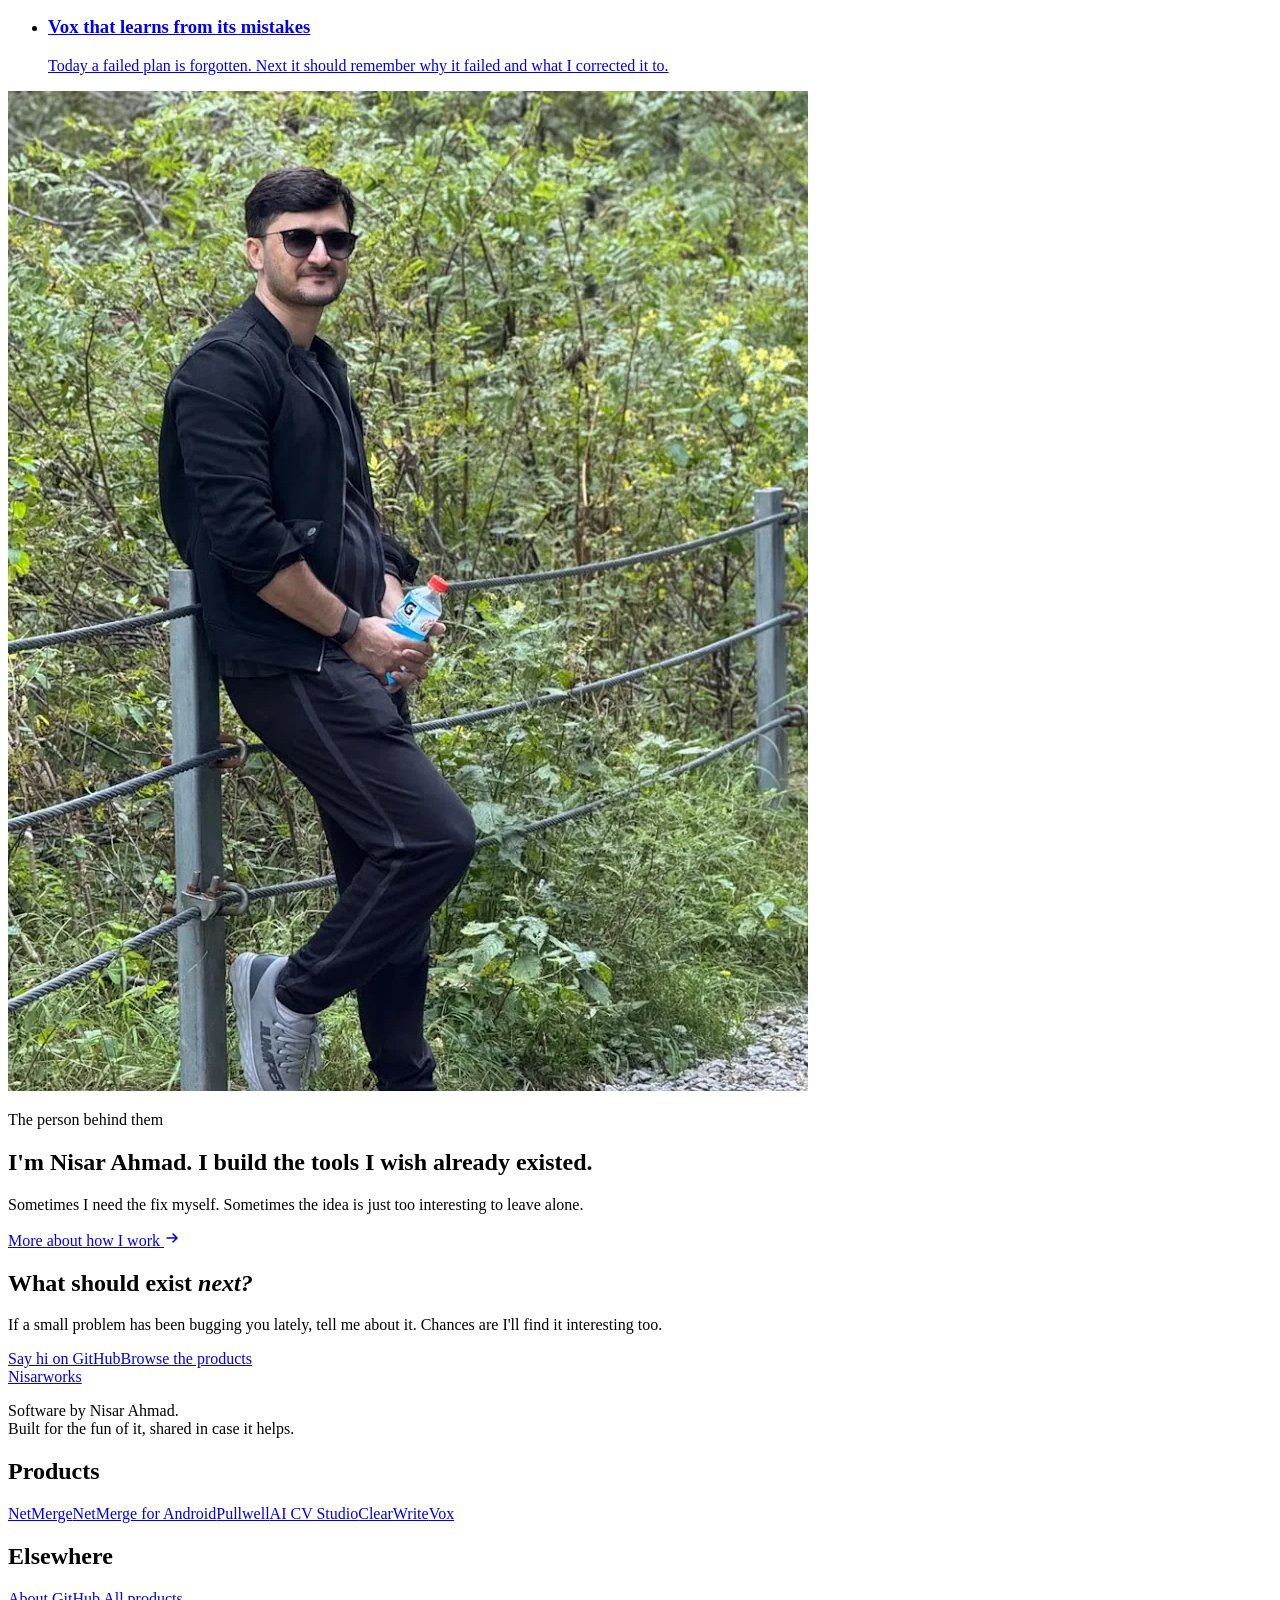
==== commit 81865d0e: "NetMerge 3.21.1: tour video, looping Overview preview, fresh screenshots, diagnostics Co-Authored-By" ====
--- a/public/index.html
+++ b/public/index.html
@@ -19,7 +19,7 @@
 <link rel="icon" href="/favicon.svg" type="image/svg+xml">
 <link rel="preload" href="/fonts/instrument-serif-latin-400-normal.woff2" as="font" type="font/woff2" crossorigin>
 <link rel="preload" href="/fonts/geist-latin-wght-normal.woff2" as="font" type="font/woff2" crossorigin>
-<link rel="stylesheet" href="/assets/styles.0420994c.css">
+<link rel="stylesheet" href="/assets/styles.7ea01ff7.css">
 <script type="application/ld+json">{"@context":"https://schema.org","@type":"WebSite","name":"Nisarworks","url":"https://nisarworks.com","description":"Nisarworks is the home of the software Nisar Ahmad builds: NetMerge, Pullwell, ClearWrite, Vox and AI CV Studio.","author":{"@type":"Person","name":"Nisar Ahmad","url":"https://nisarworks.com/about/"}}</script>
 <script>document.documentElement.classList.add('js')</script>
 </head>
@@ -224,6 +224,6 @@
   </div>
   <p class="foot-loop" aria-hidden="true">notice <b>→</b> wonder <b>→</b> build <b>→</b> share <b>→</b> repeat</p>
 </footer>
-<script src="/assets/app.8113954e.js" defer></script>
+<script src="/assets/app.29b44dc7.js" defer></script>
 </body>
 </html>
